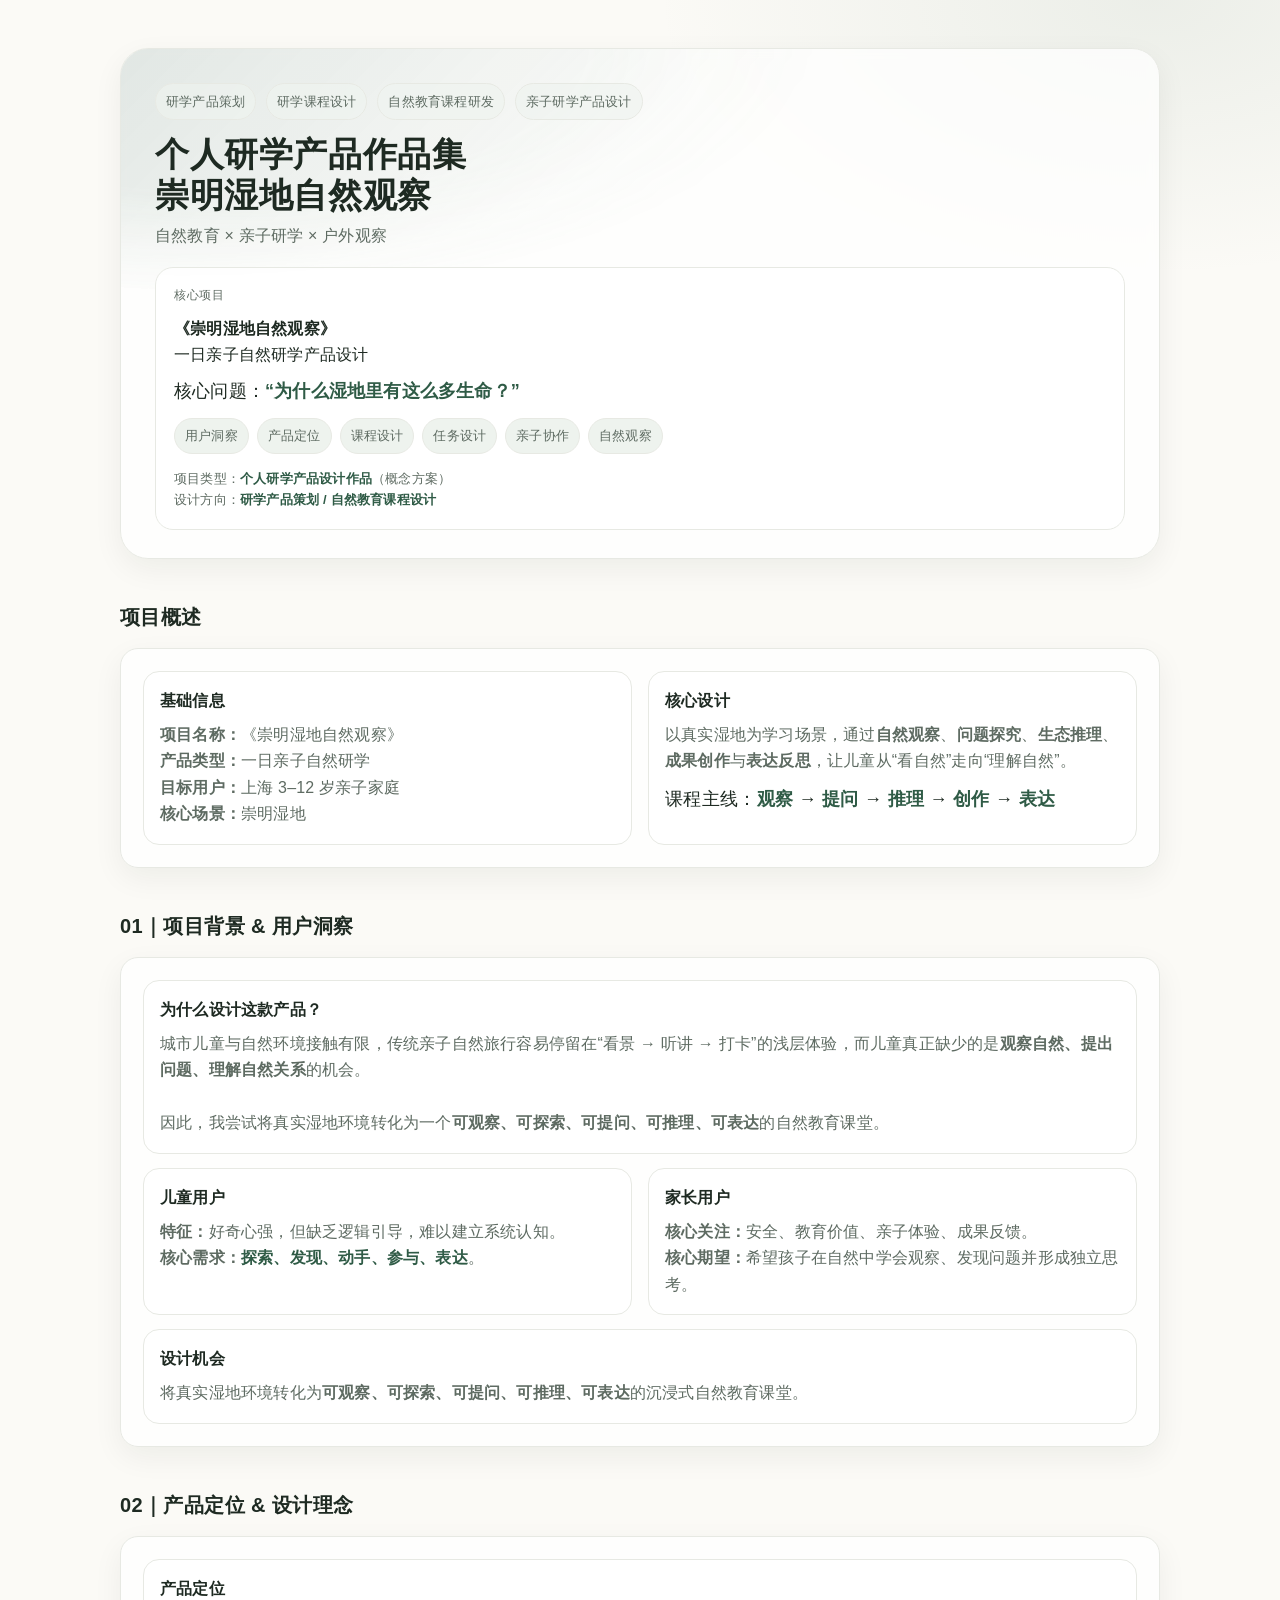
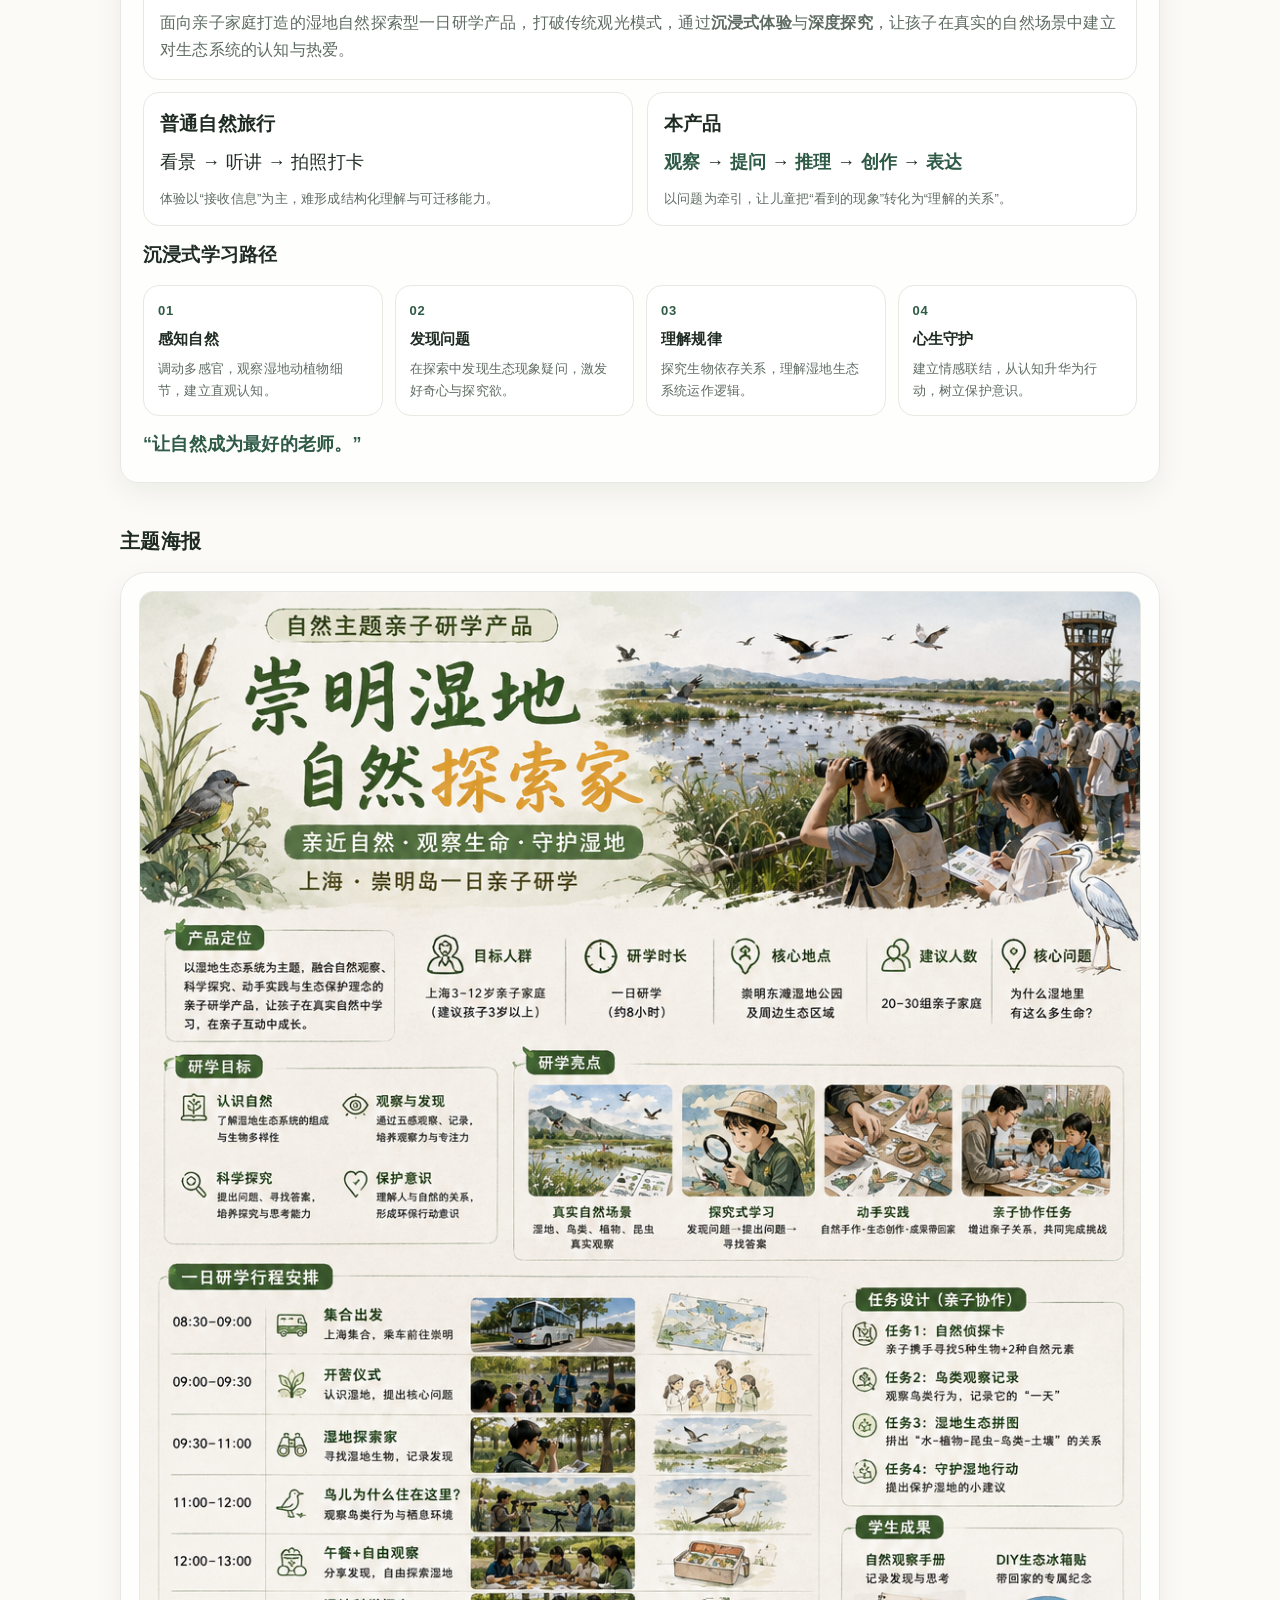
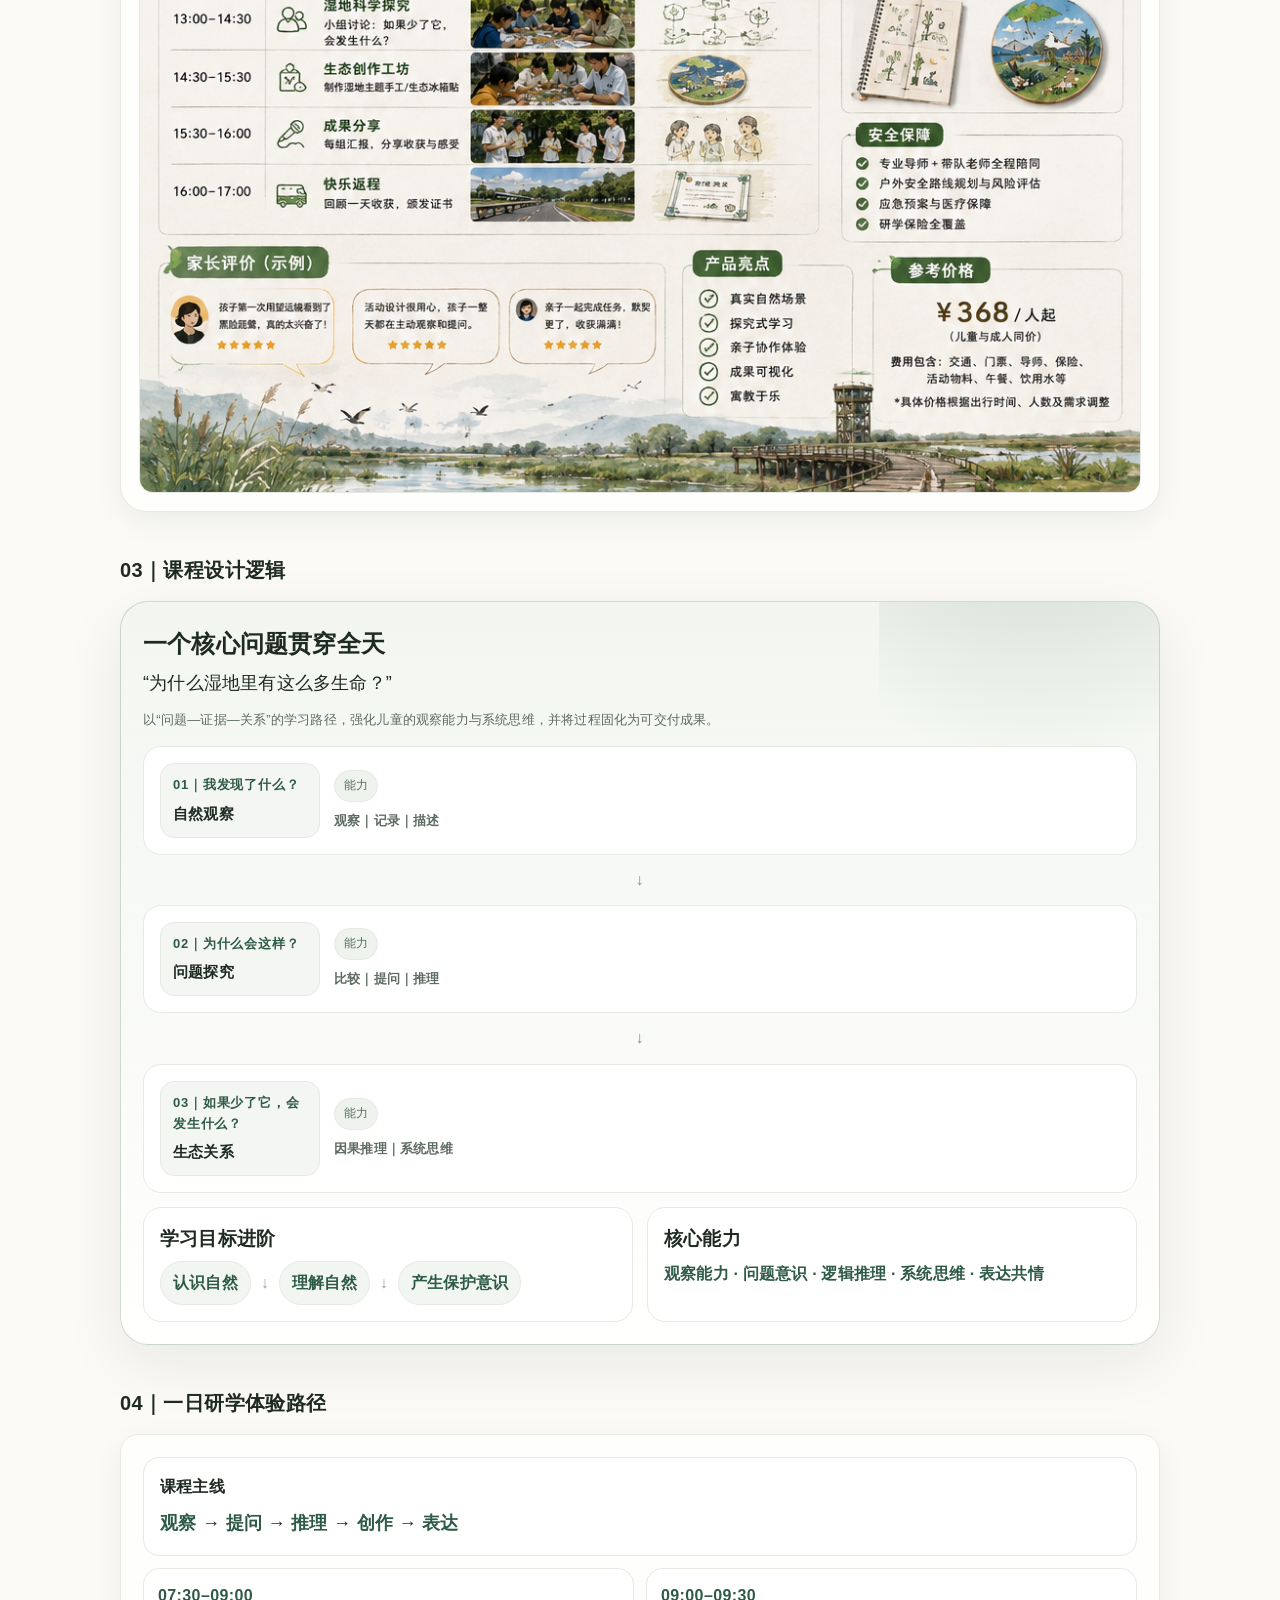
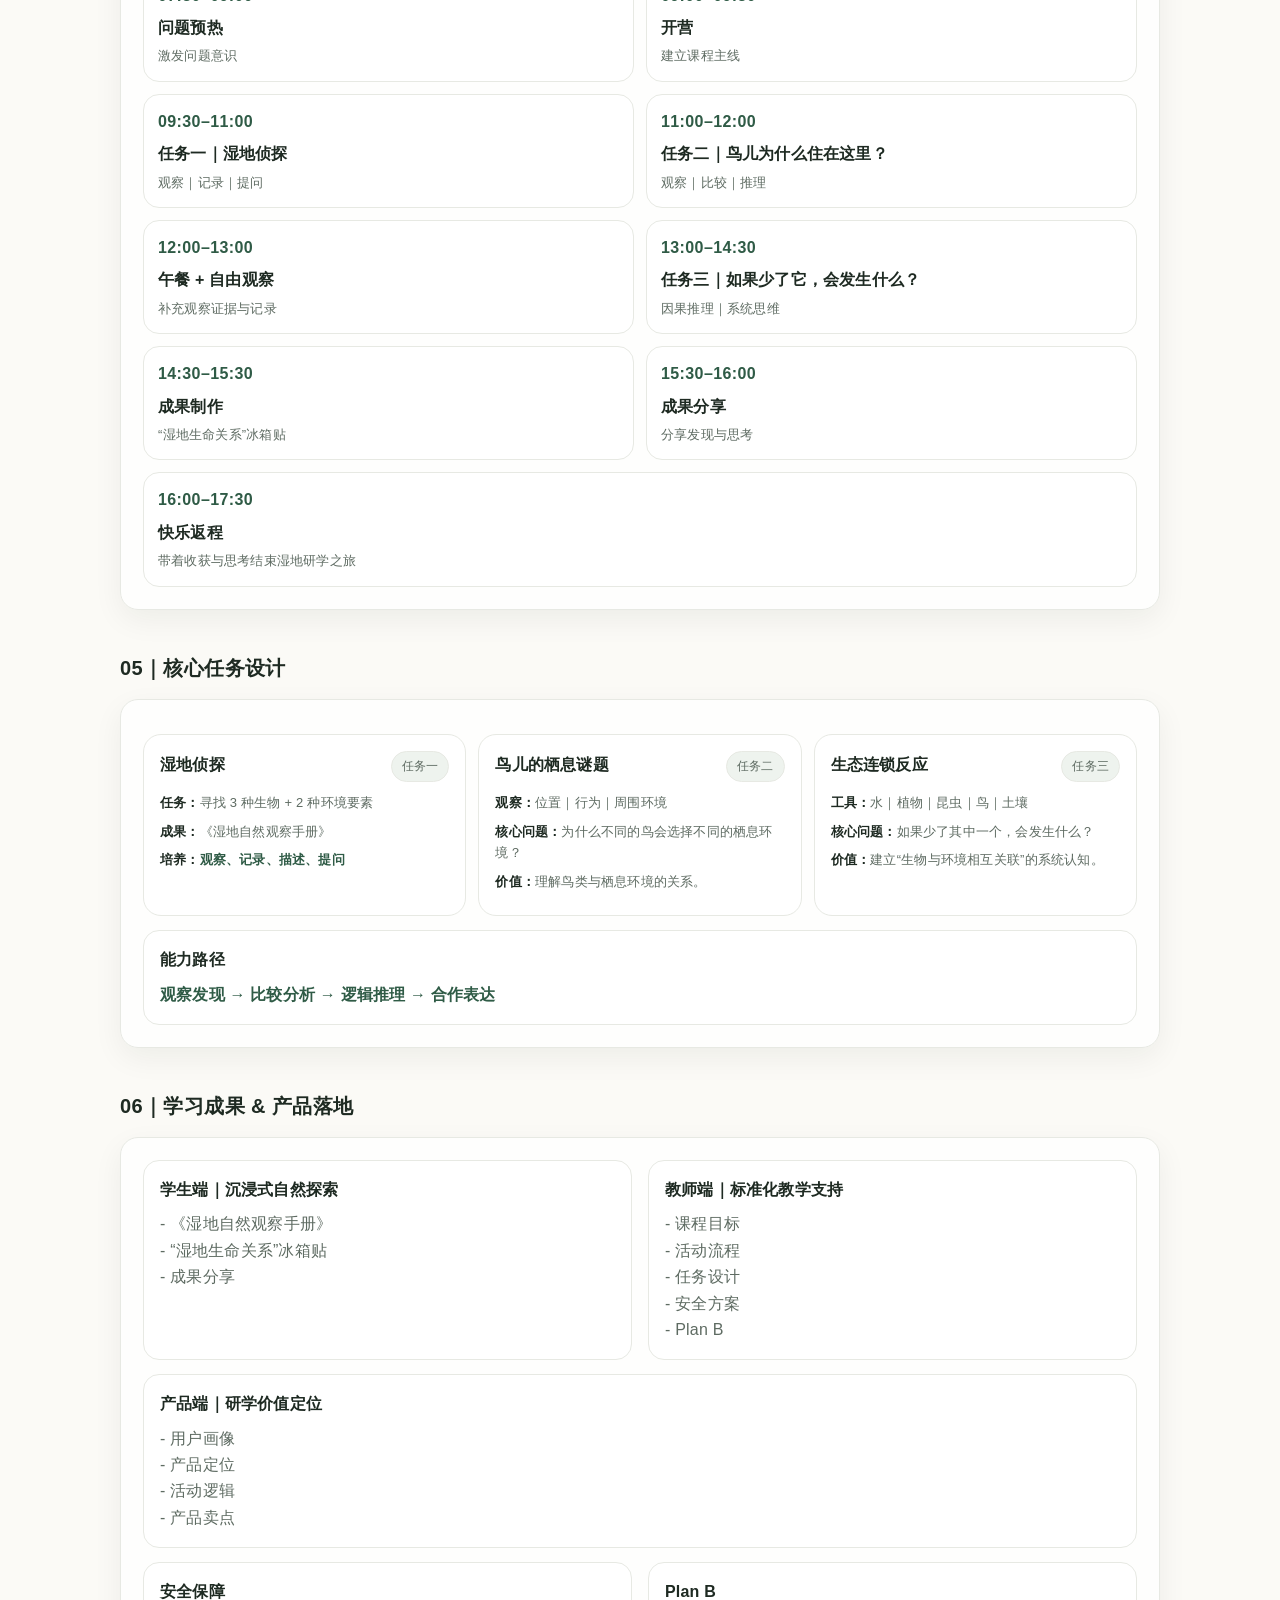
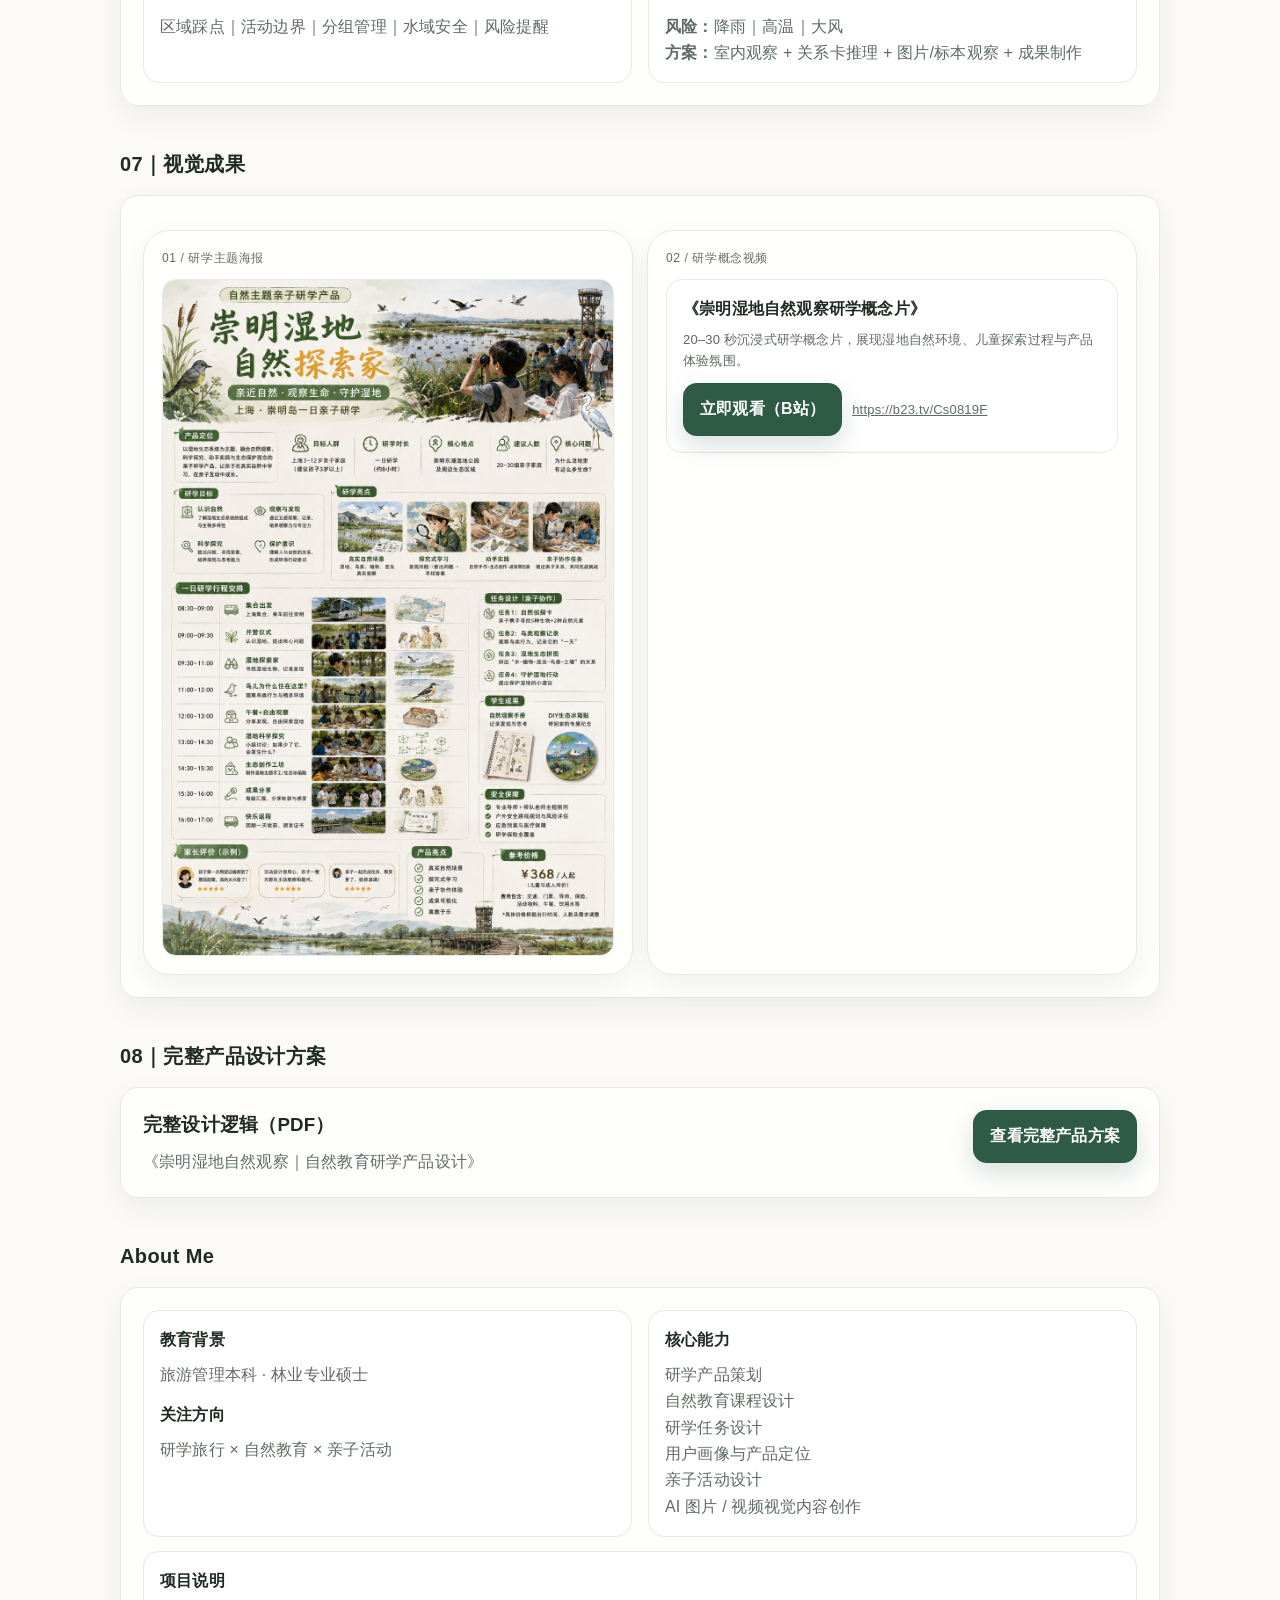
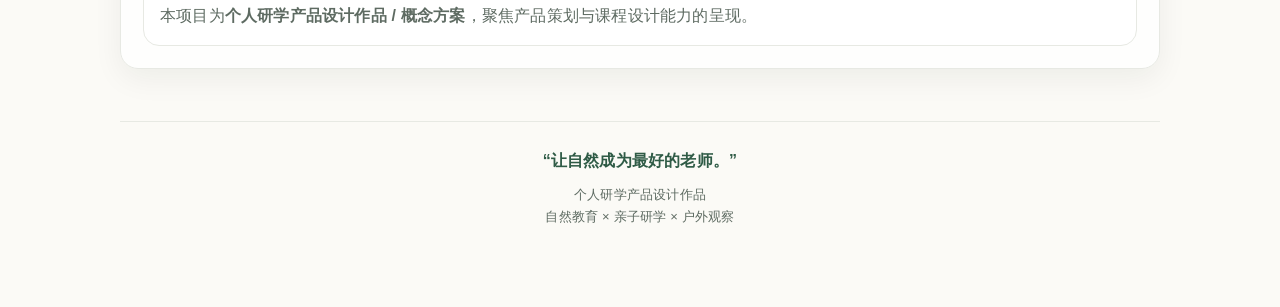
==== index.html @ 7edfd647 "Add files via upload" ====
<!doctype html>
<html lang="zh-CN">
<head>
    <meta charset="utf-8" />
    <meta name="viewport" content="width=device-width,initial-scale=1" />
    <title>个人研学产品作品集｜崇明湿地自然观察</title>
    <style>
        :root {
            --bg: #fbfaf6;
            --ink: #1e2a22;
            --muted: #5e6b62;
            --line: #e7e9e3;
            --green: #2f5b46;
            --chip: #eef3ee;
            --shadow: 0 10px 30px rgba(18, 30, 22, .06);
            --radius: 18px;
            --max: 1080px;
        }
        * {
            box-sizing: border-box;
        }
        body {
            margin: 0;
            font-family: -apple-system, BlinkMacSystemFont, "Segoe UI", Roboto, "PingFang SC",
                "Hiragino Sans GB", "Microsoft YaHei", "Noto Sans CJK SC", Arial, sans-serif;
            color: var(--ink);
            background:
                radial-gradient(1200px 600px at 20% -10%, rgba(47, 91, 70, .10), transparent 60%),
                radial-gradient(900px 500px at 90% 0%, rgba(126, 154, 134, .12), transparent 55%),
                var(--bg);
            line-height: 1.65;
            letter-spacing: .2px;
        }
        a {
            color: var(--green);
            text-decoration: none;
        }
        a:hover {
            text-decoration: underline;
        }
        .wrap {
            max-width: var(--max);
            margin: 0 auto;
            padding: 48px 20px 80px;
        }

        .hero {
            padding: 34px 34px 28px;
            border: 1px solid var(--line);
            background: rgba(255, 255, 255, .72);
            backdrop-filter: blur(6px);
            border-radius: calc(var(--radius) + 10px);
            box-shadow: var(--shadow);
            position: relative;
            overflow: hidden;
        }
        .hero:before {
            content: "";
            position: absolute;
            inset: -2px;
            background: linear-gradient(135deg, rgba(47, 91, 70, .16), rgba(126, 154, 134, .10), transparent 55%);
            pointer-events: none;
            mask: radial-gradient(900px 360px at 10% 0%, black 40%, transparent 70%);
            opacity: .85;
        }
        .kicker {
            display: flex;
            flex-wrap: wrap;
            gap: 10px;
            margin: 0 0 14px;
            position: relative;
        }
        .pill {
            font-size: 13px;
            padding: 7px 10px;
            border: 1px solid var(--line);
            background: rgba(238, 243, 238, .65);
            color: var(--muted);
            border-radius: 999px;
        }
        .hero h1 {
            margin: 6px 0 8px;
            font-size: 34px;
            line-height: 1.18;
            letter-spacing: .6px;
            position: relative;
        }
        .subtitle {
            margin: 0 0 18px;
            font-size: 16px;
            color: var(--muted);
            position: relative;
        }

        .heroGrid {
            display: grid;
            grid-template-columns: 1fr;
            gap: 18px;
            margin-top: 18px;
            position: relative;
        }

        .quoteCard {
            border: 1px solid var(--line);
            border-radius: var(--radius);
            background: rgba(255, 255, 255, .78);
            padding: 18px;
        }
        .quoteCard .label {
            font-size: 12px;
            color: var(--muted);
            letter-spacing: .6px;
            text-transform: uppercase;
            margin-bottom: 10px;
        }
        .coreQ {
            font-size: 18px;
            margin: 0;
        }
        .coreQ b {
            color: var(--green);
        }

        .chips {
            display: flex;
            flex-wrap: wrap;
            gap: 8px;
            margin-top: 12px;
        }
        .chip {
            font-size: 13px;
            padding: 6px 10px;
            border-radius: 999px;
            background: var(--chip);
            border: 1px solid var(--line);
            color: var(--muted);
        }

        .section {
            margin-top: 42px;
        }
        .secHead {
            display: flex;
            align-items: flex-end;
            justify-content: space-between;
            gap: 16px;
            margin-bottom: 14px;
        }
        .secTitle {
            margin: 0;
            font-size: 20px;
            letter-spacing: .4px;
        }
        .secHint {
            display: none;
        }

        .card {
            border: 1px solid var(--line);
            border-radius: var(--radius);
            background: rgba(255, 255, 255, .78);
            box-shadow: var(--shadow);
            padding: 22px;
        }
        .twoCol {
            display: grid;
            grid-template-columns: 1fr 1fr;
            gap: 16px;
        }
        @media (max-width:860px) {
            .twoCol {
                grid-template-columns: 1fr;
            }
        }

        .box {
            border: 1px solid var(--line);
            border-radius: 16px;
            background: #fff;
            padding: 16px;
        }
        .box h3 {
            margin: 0 0 8px;
            font-size: 16px;
        }
        .muted {
            color: var(--muted);
        }
        .strong {
            font-weight: 700;
            color: var(--green);
        }

        .compare {
            display: grid;
            grid-template-columns: 1fr 1fr;
            gap: 14px;
            margin-top: 12px;
        }
        @media (max-width:860px) {
            .compare {
                grid-template-columns: 1fr;
            }
        }
        .compare .col {
            border: 1px solid var(--line);
            border-radius: 16px;
            background: #fff;
            padding: 16px;
        }
        .flow {
            font-size: 18px;
            margin: 8px 0 0;
            letter-spacing: .3px;
        }
        .flow span {
            color: var(--green);
            font-weight: 700;
        }

        .path4 {
            display: grid;
            grid-template-columns: repeat(4, 1fr);
            gap: 12px;
            margin-top: 14px;
        }
        @media (max-width:980px) {
            .path4 {
                grid-template-columns: 1fr 1fr;
            }
        }
        @media (max-width:520px) {
            .path4 {
                grid-template-columns: 1fr;
            }
        }
        .step {
            border: 1px solid var(--line);
            border-radius: 16px;
            background: #fff;
            padding: 14px;
            min-height: 126px;
        }
        .step .no {
            font-weight: 800;
            color: var(--green);
            letter-spacing: .8px;
            font-size: 13px;
        }
        .step h4 {
            margin: 6px 0 6px;
            font-size: 15px;
        }
        .step p {
            margin: 0;
            font-size: 13px;
            color: var(--muted);
        }

        .mediaBlock {
            border: 1px solid var(--line);
            border-radius: calc(var(--radius) + 8px);
            background: rgba(255, 255, 255, .78);
            box-shadow: var(--shadow);
            padding: 18px;
            overflow: hidden;
        }
        .mediaLabel {
            font-size: 12px;
            color: var(--muted);
            margin: 0 0 10px;
            letter-spacing: .6px;
            text-transform: uppercase;
        }
        .posterImg {
            width: 100%;
            display: block;
            border-radius: 14px;
            border: 1px solid var(--line);
            background: #fff;
        }

        .logic {
            border: 1px solid rgba(47, 91, 70, .22);
            background: linear-gradient(180deg, rgba(238, 243, 238, .66), rgba(255, 255, 255, .88));
            border-radius: calc(var(--radius) + 10px);
            padding: 22px;
            box-shadow: 0 18px 60px rgba(18, 30, 22, .08);
            position: relative;
            overflow: hidden;
        }
        .logic:before {
            content: "";
            position: absolute;
            width: 520px;
            height: 520px;
            right: -240px;
            top: -280px;
            background: radial-gradient(circle at 30% 30%, rgba(47, 91, 70, .22), transparent 55%);
            opacity: .85;
            pointer-events: none;
        }
        .logicQ {
            margin: 6px 0 0;
            font-size: 18px;
        }
        .tri {
            display: grid;
            grid-template-columns: 1fr;
            gap: 12px;
            margin-top: 16px;
            position: relative;
        }
        .triCard {
            border: 1px solid var(--line);
            background: #fff;
            border-radius: 18px;
            padding: 16px;
            display: grid;
            grid-template-columns: 160px 1fr;
            gap: 14px;
            align-items: center;
        }
        @media (max-width:700px) {
            .triCard {
                grid-template-columns: 1fr;
            }
        }
        .triLeft {
            padding: 10px 12px;
            border-radius: 14px;
            background: rgba(238, 243, 238, .70);
            border: 1px solid var(--line);
        }
        .triLeft .no {
            font-weight: 900;
            color: var(--green);
            font-size: 13px;
            letter-spacing: .8px;
        }
        .triLeft .t {
            margin: 6px 0 0;
            font-size: 15px;
            font-weight: 800;
        }
        .triRight .tag {
            display: inline-block;
            font-size: 12px;
            padding: 5px 9px;
            border: 1px solid var(--line);
            border-radius: 999px;
            background: var(--chip);
            color: var(--muted);
            margin-bottom: 8px;
        }
        .triRight p {
            margin: 0;
            color: var(--muted);
            font-size: 13px;
        }
        .arrow {
            text-align: center;
            color: rgba(47, 91, 70, .65);
            font-weight: 900;
            letter-spacing: 1px;
        }

        .goals {
            display: grid;
            grid-template-columns: 1fr 1fr;
            gap: 14px;
            margin-top: 14px;
            position: relative;
        }
        @media (max-width:860px) {
            .goals {
                grid-template-columns: 1fr;
            }
        }
        .goalBox {
            border: 1px solid var(--line);
            background: #fff;
            border-radius: 18px;
            padding: 16px;
        }
        .ladder {
            display: flex;
            gap: 10px;
            align-items: center;
            flex-wrap: wrap;
            margin-top: 6px;
            font-weight: 800;
        }
        .ladder .node {
            padding: 8px 12px;
            border-radius: 999px;
            border: 1px solid var(--line);
            background: rgba(238, 243, 238, .72);
            color: var(--green);
        }
        .ladder .down {
            color: rgba(47, 91, 70, .55);
            font-weight: 900;
        }

        .timeline {
            display: grid;
            grid-template-columns: 1fr 1fr;
            gap: 12px;
            margin-top: 12px;
        }
        @media (max-width:860px) {
            .timeline {
                grid-template-columns: 1fr;
            }
        }
        .tItem {
            border: 1px solid var(--line);
            background: #fff;
            border-radius: 16px;
            padding: 14px;
        }
        .tTime {
            font-weight: 900;
            color: var(--green);
            letter-spacing: .4px;
            margin: 0 0 6px;
        }
        .tTitle {
            margin: 0 0 4px;
            font-weight: 800;
        }
        .tDesc {
            margin: 0;
            color: var(--muted);
            font-size: 13px;
        }

        .task3 {
            display: grid;
            grid-template-columns: repeat(3, 1fr);
            gap: 12px;
            margin-top: 12px;
        }
        @media (max-width:980px) {
            .task3 {
                grid-template-columns: 1fr;
            }
        }
        .task {
            border: 1px solid var(--line);
            background: #fff;
            border-radius: 18px;
            padding: 16px;
        }
        .task .head {
            display: flex;
            justify-content: space-between;
            align-items: baseline;
            gap: 10px;
            margin-bottom: 10px;
        }
        .task .name {
            margin: 0;
            font-size: 16px;
            font-weight: 900;
        }
        .task .badge {
            font-size: 12px;
            color: var(--muted);
            border: 1px solid var(--line);
            background: var(--chip);
            padding: 5px 10px;
            border-radius: 999px;
            white-space: nowrap;
        }
        .kv {
            margin: 0;
            padding-left: 0;
            list-style: none;
            color: var(--muted);
            font-size: 13px;
        }
        .kv li {
            margin: 7px 0;
        }
        .kv b {
            color: var(--ink);
        }

        .visual2 {
            display: grid;
            grid-template-columns: 1fr 1fr;
            gap: 14px;
            margin-top: 12px;
        }
        @media (max-width:860px) {
            .visual2 {
                grid-template-columns: 1fr;
            }
        }

        .pdfBlock {
            display: flex;
            gap: 14px;
            align-items: flex-start;
            flex-wrap: wrap;
        }
        .pdfInfo {
            flex: 1 1 420px;
            min-width: 280px;
        }
        .btn {
            display: inline-block;
            padding: 12px 16px;
            border-radius: 14px;
            background: var(--green);
            color: #fff;
            font-weight: 800;
            border: 1px solid rgba(0, 0, 0, .06);
            box-shadow: 0 10px 24px rgba(47, 91, 70, .18);
        }
        .btn:hover {
            text-decoration: none;
            filter: brightness(.98);
        }

        .footer {
            margin-top: 52px;
            padding-top: 26px;
            border-top: 1px solid var(--line);
            color: var(--muted);
            text-align: center;
        }
        .footer .line1 {
            font-weight: 900;
            color: var(--green);
            font-size: 16px;
            margin: 0 0 10px;
        }
        .footer .line2 {
            margin: 0;
            font-size: 13px;
        }
    </style>
</head>

<body>
    <div class="wrap">

        <!-- ========== 顶部区域 ========== -->
        <header class="hero">
            <div class="kicker">
                <span class="pill">研学产品策划</span>
                <span class="pill">研学课程设计</span>
                <span class="pill">自然教育课程研发</span>
                <span class="pill">亲子研学产品设计</span>
            </div>

            <h1>个人研学产品作品集<br />崇明湿地自然观察</h1>
            <p class="subtitle">自然教育 × 亲子研学 × 户外观察</p>

            <div class="heroGrid">
                <div class="quoteCard">
                    <div class="label">核心项目</div>
                    <p style="margin:0 0 8px;">
                        <b>《崇明湿地自然观察》</b><br />
                        一日亲子自然研学产品设计
                    </p>
                    <p class="coreQ">核心问题：<b>“为什么湿地里有这么多生命？”</b></p>

                    <div class="chips">
                        <span class="chip">用户洞察</span>
                        <span class="chip">产品定位</span>
                        <span class="chip">课程设计</span>
                        <span class="chip">任务设计</span>
                        <span class="chip">亲子协作</span>
                        <span class="chip">自然观察</span>
                    </div>

                    <p class="muted" style="margin:14px 0 0; font-size:13px;">
                        项目类型：<span class="strong">个人研学产品设计作品</span>（概念方案）<br />
                        设计方向：<span class="strong">研学产品策划 / 自然教育课程设计</span>
                    </p>
                </div>
            </div>
        </header>

        <!-- ========== 项目概述 ========== -->
        <section class="section" id="overview">
            <div class="secHead">
                <h2 class="secTitle">项目概述</h2>
            </div>

            <div class="card">
                <div class="twoCol">
                    <div class="box">
                        <h3>基础信息</h3>
                        <p class="muted" style="margin:0;">
                            <b>项目名称：</b>《崇明湿地自然观察》<br />
                            <b>产品类型：</b>一日亲子自然研学<br />
                            <b>目标用户：</b>上海 3–12 岁亲子家庭<br />
                            <b>核心场景：</b>崇明湿地
                        </p>
                    </div>

                    <div class="box">
                        <h3>核心设计</h3>
                        <p class="muted" style="margin:0;">
                            以真实湿地为学习场景，通过<strong>自然观察</strong>、<strong>问题探究</strong>、<strong>生态推理</strong>、<strong>成果创作</strong>与<strong>表达反思</strong>，让儿童从“看自然”走向“理解自然”。
                        </p>
                        <p class="flow" style="margin-top:10px;">
                            课程主线：<span>观察</span> → <span>提问</span> → <span>推理</span> → <span>创作</span> → <span>表达</span>
                        </p>
                    </div>
                </div>
            </div>
        </section>

        <!-- ========== 01｜项目背景 & 用户洞察 ========== -->
        <section class="section" id="s01">
            <div class="secHead">
                <h2 class="secTitle">01｜项目背景 &amp; 用户洞察</h2>
            </div>

            <div class="card">
                <div class="box" style="margin-bottom:14px;">
                    <h3>为什么设计这款产品？</h3>
                    <p class="muted" style="margin:0;">
                        城市儿童与自然环境接触有限，传统亲子自然旅行容易停留在“看景 → 听讲 → 打卡”的浅层体验，而儿童真正缺少的是<strong>观察自然、提出问题、理解自然关系</strong>的机会。<br /><br />
                        因此，我尝试将真实湿地环境转化为一个<strong>可观察、可探索、可提问、可推理、可表达</strong>的自然教育课堂。
                    </p>
                </div>

                <div class="twoCol">
                    <div class="box">
                        <h3>儿童用户</h3>
                        <p class="muted" style="margin:0;">
                            <b>特征：</b>好奇心强，但缺乏逻辑引导，难以建立系统认知。<br />
                            <b>核心需求：</b><span class="strong">探索、发现、动手、参与、表达</span>。
                        </p>
                    </div>
                    <div class="box">
                        <h3>家长用户</h3>
                        <p class="muted" style="margin:0;">
                            <b>核心关注：</b>安全、教育价值、亲子体验、成果反馈。<br />
                            <b>核心期望：</b>希望孩子在自然中学会观察、发现问题并形成独立思考。
                        </p>
                    </div>
                </div>

                <div class="box" style="margin-top:14px;">
                    <h3>设计机会</h3>
                    <p class="muted" style="margin:0;">
                        将真实湿地环境转化为<strong>可观察、可探索、可提问、可推理、可表达</strong>的沉浸式自然教育课堂。
                    </p>
                </div>
            </div>
        </section>

        <!-- ========== 02｜产品定位 & 设计理念 ========== -->
        <section class="section" id="s02">
            <div class="secHead">
                <h2 class="secTitle">02｜产品定位 &amp; 设计理念</h2>
            </div>

            <div class="card">
                <div class="box">
                    <h3>产品定位</h3>
                    <p class="muted" style="margin:0;">
                        面向亲子家庭打造的湿地自然探索型一日研学产品，打破传统观光模式，通过<strong>沉浸式体验</strong>与<strong>深度探究</strong>，让孩子在真实的自然场景中建立对生态系统的认知与热爱。
                    </p>
                </div>

                <div class="compare">
                    <div class="col">
                        <h3 style="margin:0 0 8px;">普通自然旅行</h3>
                        <p class="flow" style="margin:0;">看景 → 听讲 → 拍照打卡</p>
                        <p class="muted" style="margin:10px 0 0; font-size:13px;">
                            体验以“接收信息”为主，难形成结构化理解与可迁移能力。
                        </p>
                    </div>
                    <div class="col">
                        <h3 style="margin:0 0 8px;">本产品</h3>
                        <p class="flow" style="margin:0;">
                            <span>观察</span> → <span>提问</span> → <span>推理</span> → <span>创作</span> → <span>表达</span>
                        </p>
                        <p class="muted" style="margin:10px 0 0; font-size:13px;">
                            以问题为牵引，让儿童把“看到的现象”转化为“理解的关系”。
                        </p>
                    </div>
                </div>

                <div style="margin-top:14px;">
                    <h3 style="margin:0 0 10px;">沉浸式学习路径</h3>
                    <div class="path4">
                        <div class="step">
                            <div class="no">01</div>
                            <h4>感知自然</h4>
                            <p>调动多感官，观察湿地动植物细节，建立直观认知。</p>
                        </div>
                        <div class="step">
                            <div class="no">02</div>
                            <h4>发现问题</h4>
                            <p>在探索中发现生态现象疑问，激发好奇心与探究欲。</p>
                        </div>
                        <div class="step">
                            <div class="no">03</div>
                            <h4>理解规律</h4>
                            <p>探究生物依存关系，理解湿地生态系统运作逻辑。</p>
                        </div>
                        <div class="step">
                            <div class="no">04</div>
                            <h4>心生守护</h4>
                            <p>建立情感联结，从认知升华为行动，树立保护意识。</p>
                        </div>
                    </div>

                    <p style="margin:14px 0 0; font-weight:900; color:var(--green); font-size:18px;">
                        “让自然成为最好的老师。”
                    </p>
                </div>
            </div>
        </section>

        <!-- ========== 主题海报 ========== -->
        <section class="section" id="poster">
            <div class="secHead">
                <h2 class="secTitle">主题海报</h2>
            </div>

            <div class="mediaBlock">
                <img class="posterImg"
                src="崇明湿地自然观察研学海报.png"
                alt="崇明湿地自然观察研学海报"
                onerror="this.style.display='none'; this.nextElementSibling.style.display='block';" />
                <p style="display:none; margin:12px 0 0; color:var(--muted); font-size:13px; text-align:center;">
                    ⚠️ 海报图片未加载，请确认文件 <code>崇明湿地自然观察研学海报.png</code> 已上传至仓库根目录。
                </p>
            </div>
        </section>

        <!-- ========== 03｜课程设计逻辑 ========== -->
        <section class="section" id="s03">
            <div class="secHead">
                <h2 class="secTitle">03｜课程设计逻辑</h2>
            </div>

            <div class="logic">
                <div>
                    <h2 style="margin:0;">一个核心问题贯穿全天</h2>
                    <p class="logicQ">“为什么湿地里有这么多生命？”</p>
                    <p class="muted" style="margin:10px 0 0; font-size:13px;">
                        以“问题—证据—关系”的学习路径，强化儿童的观察能力与系统思维，并将过程固化为可交付成果。
                    </p>
                </div>

                <div class="tri">
                    <div class="triCard">
                        <div class="triLeft">
                            <div class="no">01｜我发现了什么？</div>
                            <div class="t">自然观察</div>
                        </div>
                        <div class="triRight">
                            <span class="tag">能力</span>
                            <p><b>观察｜记录｜描述</b></p>
                        </div>
                    </div>

                    <div class="arrow">↓</div>

                    <div class="triCard">
                        <div class="triLeft">
                            <div class="no">02｜为什么会这样？</div>
                            <div class="t">问题探究</div>
                        </div>
                        <div class="triRight">
                            <span class="tag">能力</span>
                            <p><b>比较｜提问｜推理</b></p>
                        </div>
                    </div>

                    <div class="arrow">↓</div>

                    <div class="triCard">
                        <div class="triLeft">
                            <div class="no">03｜如果少了它，会发生什么？</div>
                            <div class="t">生态关系</div>
                        </div>
                        <div class="triRight">
                            <span class="tag">能力</span>
                            <p><b>因果推理｜系统思维</b></p>
                        </div>
                    </div>
                </div>

                <div class="goals">
                    <div class="goalBox">
                        <h3 style="margin:0 0 6px;">学习目标进阶</h3>
                        <div class="ladder">
                            <span class="node">认识自然</span>
                            <span class="down">↓</span>
                            <span class="node">理解自然</span>
                            <span class="down">↓</span>
                            <span class="node">产生保护意识</span>
                        </div>
                    </div>

                    <div class="goalBox">
                        <h3 style="margin:0 0 6px;">核心能力</h3>
                        <p style="margin:0; font-weight:900; color:var(--green);">
                            观察能力 · 问题意识 · 逻辑推理 · 系统思维 · 表达共情
                        </p>
                    </div>
                </div>
            </div>
        </section>

        <!-- ========== 04｜一日研学体验路径 ========== -->
        <section class="section" id="s04">
            <div class="secHead">
                <h2 class="secTitle">04｜一日研学体验路径</h2>
            </div>

            <div class="card">
                <div class="box">
                    <h3 style="margin:0 0 8px;">课程主线</h3>
                    <p class="flow" style="margin:0;">
                        <span>观察</span> → <span>提问</span> → <span>推理</span> → <span>创作</span> → <span>表达</span>
                    </p>
                </div>

                <div class="timeline">
                    <div class="tItem"><p class="tTime">07:30–09:00</p><p class="tTitle">问题预热</p><p class="tDesc">激发问题意识</p></div>
                    <div class="tItem"><p class="tTime">09:00–09:30</p><p class="tTitle">开营</p><p class="tDesc">建立课程主线</p></div>
                    <div class="tItem"><p class="tTime">09:30–11:00</p><p class="tTitle">任务一｜湿地侦探</p><p class="tDesc">观察｜记录｜提问</p></div>
                    <div class="tItem"><p class="tTime">11:00–12:00</p><p class="tTitle">任务二｜鸟儿为什么住在这里？</p><p class="tDesc">观察｜比较｜推理</p></div>
                    <div class="tItem"><p class="tTime">12:00–13:00</p><p class="tTitle">午餐 + 自由观察</p><p class="tDesc">补充观察证据与记录</p></div>
                    <div class="tItem"><p class="tTime">13:00–14:30</p><p class="tTitle">任务三｜如果少了它，会发生什么？</p><p class="tDesc">因果推理｜系统思维</p></div>
                    <div class="tItem"><p class="tTime">14:30–15:30</p><p class="tTitle">成果制作</p><p class="tDesc">“湿地生命关系”冰箱贴</p></div>
                    <div class="tItem"><p class="tTime">15:30–16:00</p><p class="tTitle">成果分享</p><p class="tDesc">分享发现与思考</p></div>
                    <div class="tItem" style="grid-column:1 / -1;">
                        <p class="tTime">16:00–17:30</p><p class="tTitle">快乐返程</p><p class="tDesc">带着收获与思考结束湿地研学之旅</p>
                    </div>
                </div>
            </div>
        </section>

        <!-- ========== 05｜核心任务设计 ========== -->
        <section class="section" id="s05">
            <div class="secHead">
                <h2 class="secTitle">05｜核心任务设计</h2>
            </div>

            <div class="card">
                <div class="task3">
                    <div class="task">
                        <div class="head"><p class="name">湿地侦探</p><span class="badge">任务一</span></div>
                        <ul class="kv">
                            <li><b>任务：</b>寻找 3 种生物 + 2 种环境要素</li>
                            <li><b>成果：</b>《湿地自然观察手册》</li>
                            <li><b>培养：</b><span class="strong">观察、记录、描述、提问</span></li>
                        </ul>
                    </div>

                    <div class="task">
                        <div class="head"><p class="name">鸟儿的栖息谜题</p><span class="badge">任务二</span></div>
                        <ul class="kv">
                            <li><b>观察：</b>位置｜行为｜周围环境</li>
                            <li><b>核心问题：</b>为什么不同的鸟会选择不同的栖息环境？</li>
                            <li><b>价值：</b>理解鸟类与栖息环境的关系。</li>
                        </ul>
                    </div>

                    <div class="task">
                        <div class="head"><p class="name">生态连锁反应</p><span class="badge">任务三</span></div>
                        <ul class="kv">
                            <li><b>工具：</b>水｜植物｜昆虫｜鸟｜土壤</li>
                            <li><b>核心问题：</b>如果少了其中一个，会发生什么？</li>
                            <li><b>价值：</b>建立“生物与环境相互关联”的系统认知。</li>
                        </ul>
                    </div>
                </div>

                <div class="box" style="margin-top:14px;">
                    <h3 style="margin:0 0 8px;">能力路径</h3>
                    <p style="margin:0; font-weight:900; color:var(--green); font-size:16px;">
                        观察发现 → 比较分析 → 逻辑推理 → 合作表达
                    </p>
                </div>
            </div>
        </section>

        <!-- ========== 06｜学习成果 & 产品落地 ========== -->
        <section class="section" id="s06">
            <div class="secHead">
                <h2 class="secTitle">06｜学习成果 &amp; 产品落地</h2>
            </div>

            <div class="card">
                <div class="twoCol">
                    <div class="box">
                        <h3>学生端｜沉浸式自然探索</h3>
                        <p class="muted" style="margin:0;">
                            - 《湿地自然观察手册》<br />
                            - “湿地生命关系”冰箱贴<br />
                            - 成果分享
                        </p>
                    </div>
                    <div class="box">
                        <h3>教师端｜标准化教学支持</h3>
                        <p class="muted" style="margin:0;">
                            - 课程目标<br />
                            - 活动流程<br />
                            - 任务设计<br />
                            - 安全方案<br />
                            - Plan B
                        </p>
                    </div>
                </div>

                <div class="box" style="margin-top:14px;">
                    <h3>产品端｜研学价值定位</h3>
                    <p class="muted" style="margin:0;">
                        - 用户画像<br />
                        - 产品定位<br />
                        - 活动逻辑<br />
                        - 产品卖点
                    </p>
                </div>

                <div class="twoCol" style="margin-top:14px;">
                    <div class="box">
                        <h3>安全保障</h3>
                        <p class="muted" style="margin:0;">
                            区域踩点｜活动边界｜分组管理｜水域安全｜风险提醒
                        </p>
                    </div>
                    <div class="box">
                        <h3>Plan B</h3>
                        <p class="muted" style="margin:0;">
                            <b>风险：</b>降雨｜高温｜大风<br />
                            <b>方案：</b>室内观察 + 关系卡推理 + 图片/标本观察 + 成果制作
                        </p>
                    </div>
                </div>
            </div>
        </section>

        <!-- ========== 07｜视觉成果 ========== -->
        <section class="section" id="s07">
            <div class="secHead">
                <h2 class="secTitle">07｜视觉成果</h2>
            </div>

            <div class="card">
                <div class="visual2">
                    <div class="mediaBlock">
                        <p class="mediaLabel">01 / 研学主题海报</p>
                        <img class="posterImg"
                        src="崇明湿地自然观察研学海报.png"
                        alt="崇明湿地自然观察研学海报"
                        onerror="this.style.display='none'; this.nextElementSibling.style.display='block';" />
                        <p style="display:none; margin:12px 0 0; color:var(--muted); font-size:13px; text-align:center;">
                            ⚠️ 海报图片未加载，请确认文件 <code>崇明湿地自然观察研学海报.png</code> 已上传。
                        </p>
                    </div>

                    <div class="mediaBlock">
                        <p class="mediaLabel">02 / 研学概念视频</p>

                        <div class="box" style="margin:0; background:rgba(255,255,255,.88);">
                            <h3 style="margin:0 0 6px;">《崇明湿地自然观察研学概念片》</h3>
                            <p class="muted" style="margin:0; font-size:13px;">
                                20–30 秒沉浸式研学概念片，展现湿地自然环境、儿童探索过程与产品体验氛围。
                            </p>

                            <div style="margin-top:12px; display:flex; gap:10px; flex-wrap:wrap; align-items:center;">
                                <a class="btn" href="https://b23.tv/Cs0819F" target="_blank" rel="noopener">
                                    立即观看（B站）
                                </a>
                                <a href="https://b23.tv/Cs0819F" target="_blank" rel="noopener"
                                style="font-size:13px; color:var(--muted); text-decoration:underline;">
                                https://b23.tv/Cs0819F
                            </a>
                        </div>
                    </div>
                </div>
            </div>
        </div>
    </section>

    <!-- ========== 08｜完整产品设计方案 ========== -->
    <section class="section" id="s08">
        <div class="secHead">
            <h2 class="secTitle">08｜完整产品设计方案</h2>
        </div>

        <div class="card">
            <div class="pdfBlock">
                <div class="pdfInfo">
                    <h3 style="margin:0 0 8px;">完整设计逻辑（PDF）</h3>
                    <p class="muted" style="margin:0;">
                        《崇明湿地自然观察｜自然教育研学产品设计》
                    </p>
                </div>
                <!-- 唯一 PDF 链接，文件名已更新为 自然教育研学产品设计.pdf -->
                <a class="btn" href="自然教育研学产品设计.pdf" target="_blank" rel="noopener">
                    查看完整产品方案
                </a>
            </div>
        </div>
    </section>

    <!-- ========== About Me ========== -->
    <section class="section" id="about">
        <div class="secHead">
            <h2 class="secTitle">About Me</h2>
        </div>

        <div class="card">
            <div class="twoCol">
                <div class="box">
                    <h3>教育背景</h3>
                    <p class="muted" style="margin:0;">旅游管理本科 · 林业专业硕士</p>

                    <h3 style="margin-top:14px;">关注方向</h3>
                    <p class="muted" style="margin:0;">研学旅行 × 自然教育 × 亲子活动</p>
                </div>

                <div class="box">
                    <h3>核心能力</h3>
                    <p class="muted" style="margin:0;">
                        研学产品策划<br />
                        自然教育课程设计<br />
                        研学任务设计<br />
                        用户画像与产品定位<br />
                        亲子活动设计<br />
                        AI 图片 / 视频视觉内容创作
                    </p>
                </div>
            </div>

            <div class="box" style="margin-top:14px;">
                <h3>项目说明</h3>
                <p class="muted" style="margin:0;">
                    本项目为<strong>个人研学产品设计作品 / 概念方案</strong>，聚焦产品策划与课程设计能力的呈现。
                </p>
            </div>
        </div>
    </section>

    <!-- ========== Footer ========== -->
    <footer class="footer">
        <p class="line1">“让自然成为最好的老师。”</p>
        <p class="line2">
            个人研学产品设计作品<br />
            自然教育 × 亲子研学 × 户外观察
        </p>
    </footer>

</div>
</body>
</html>
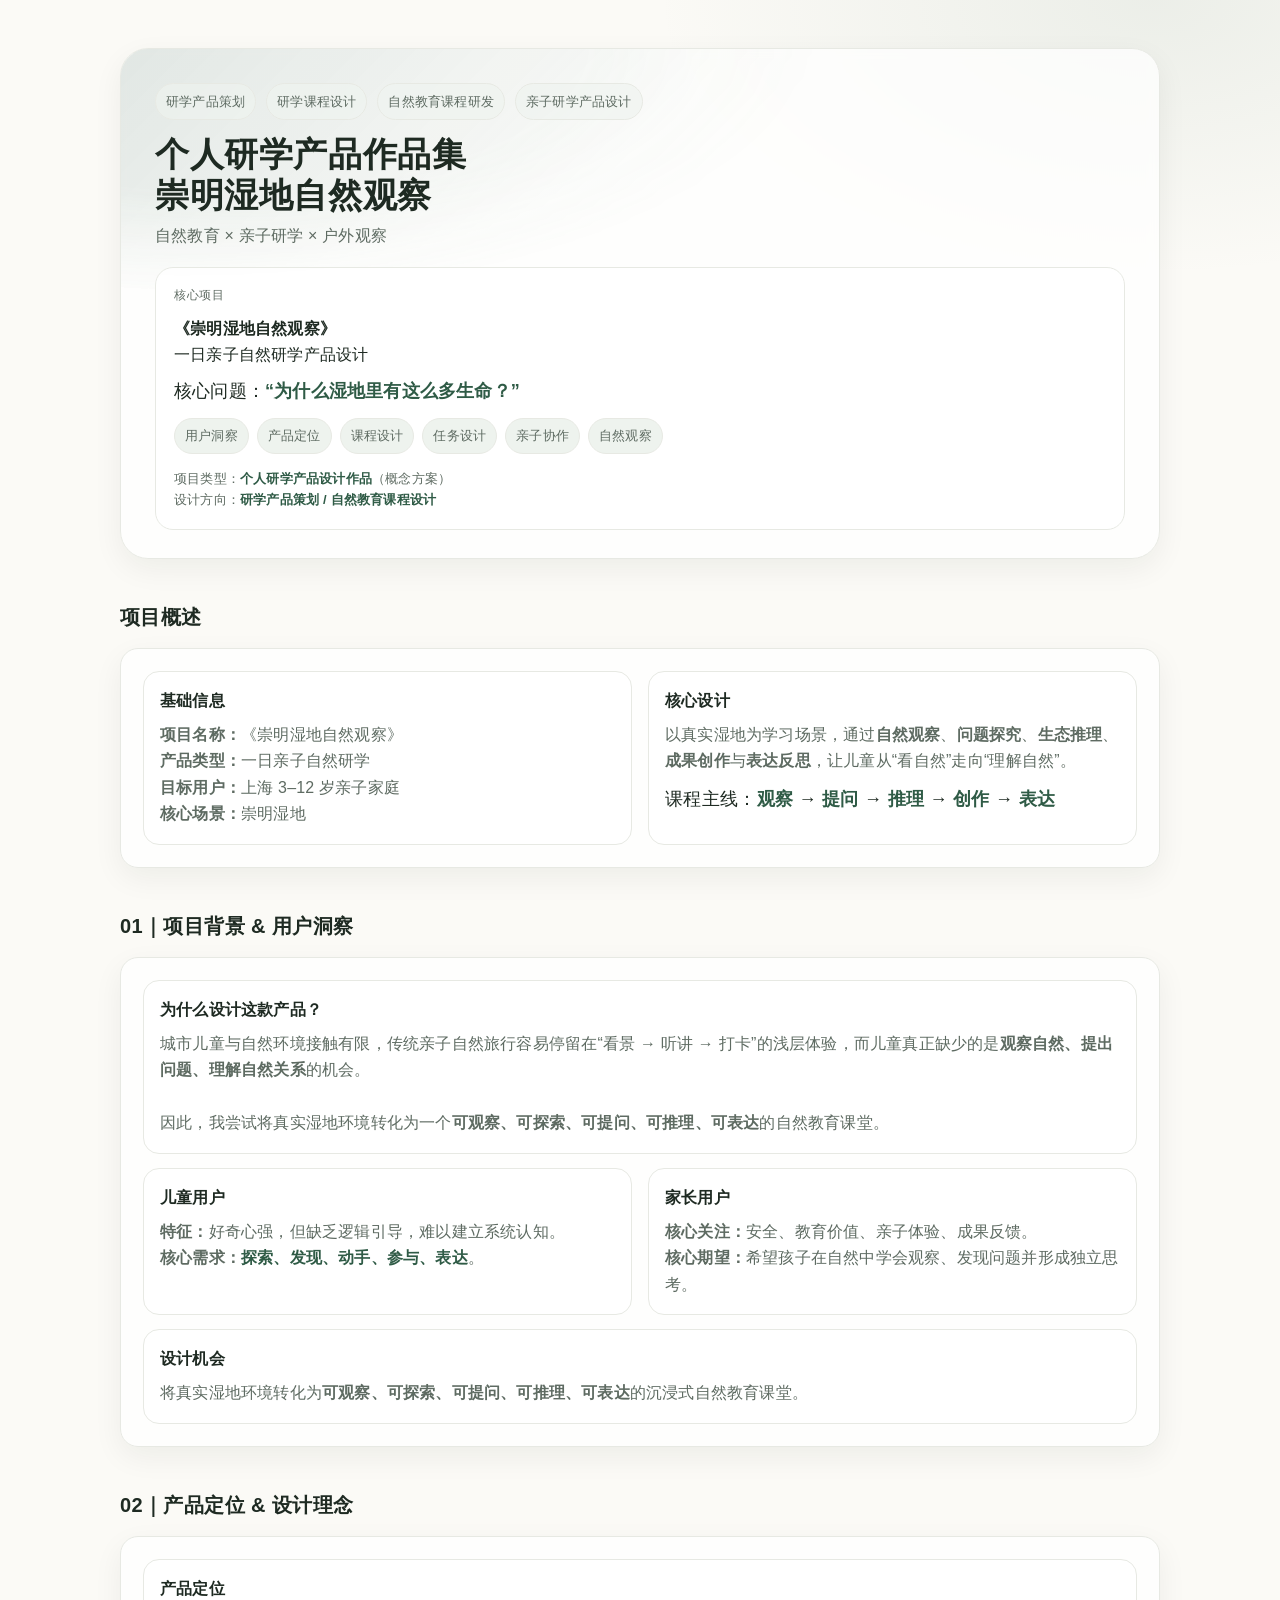
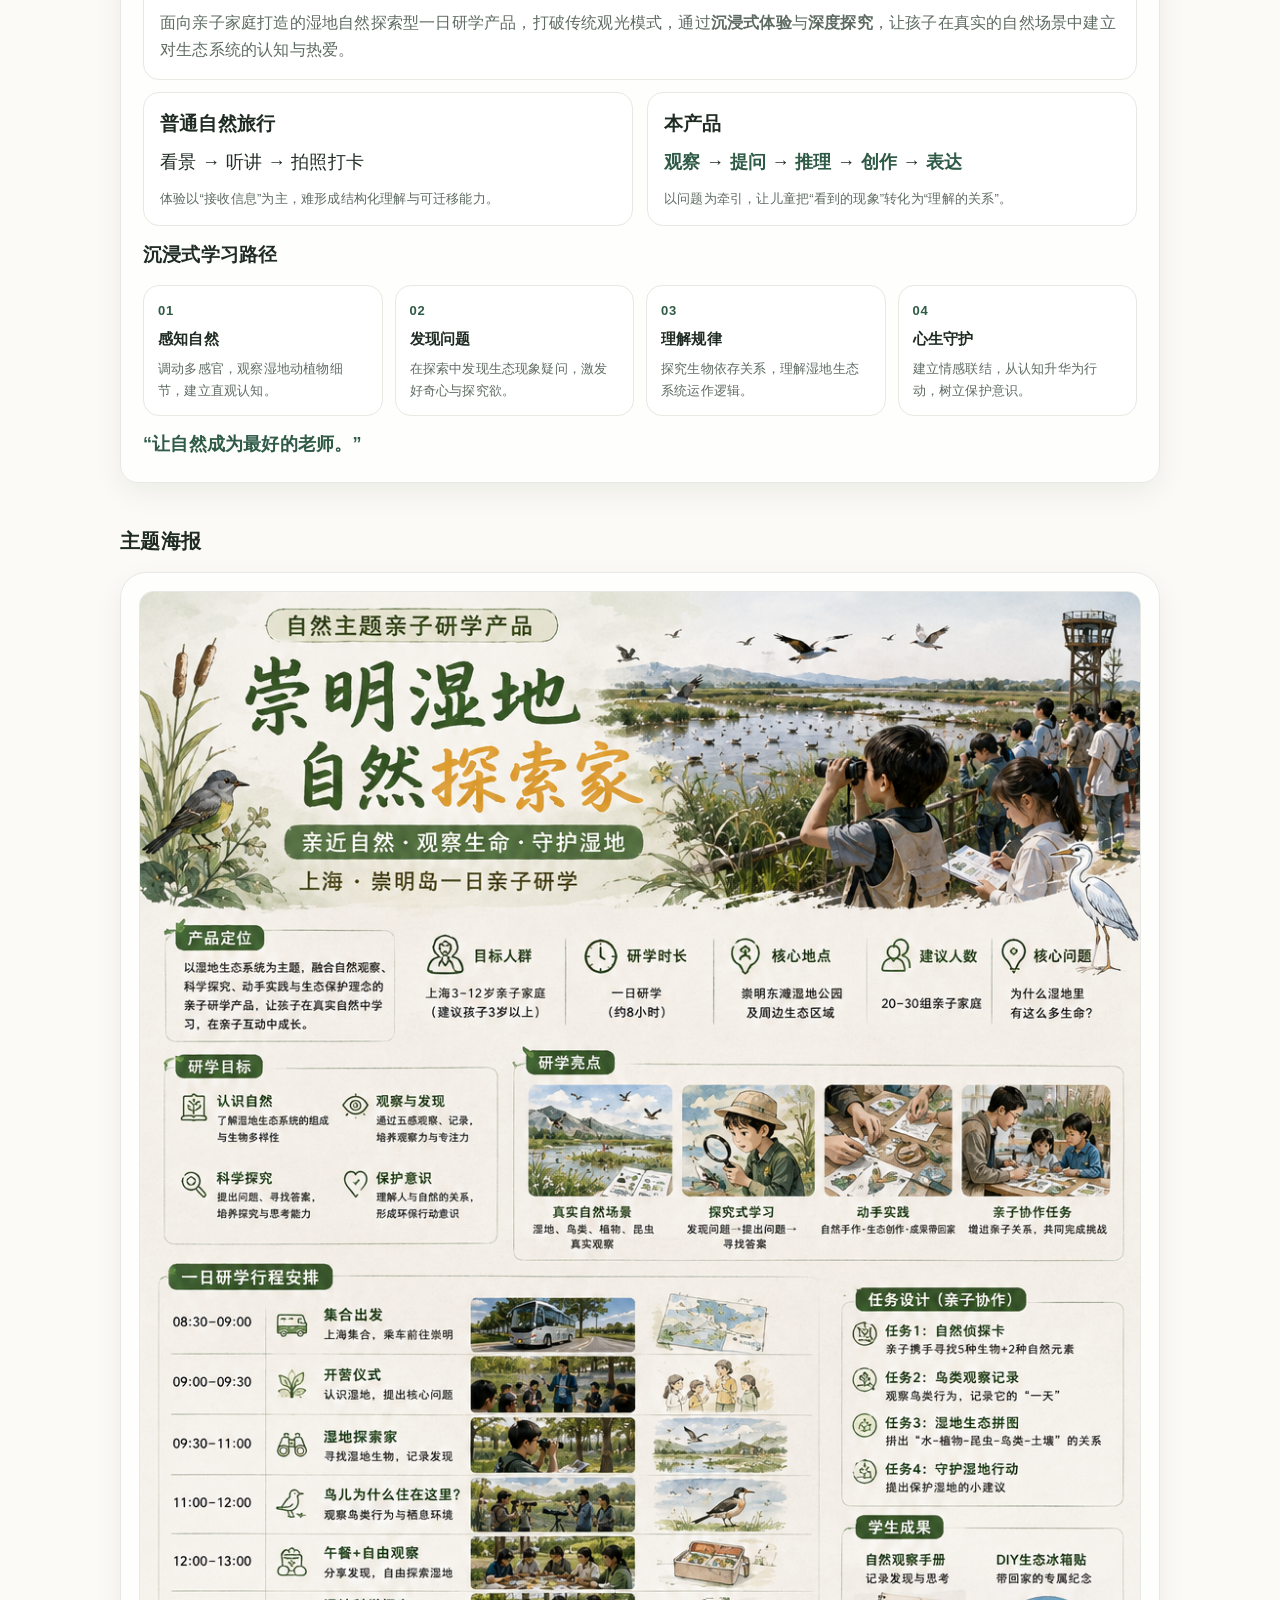
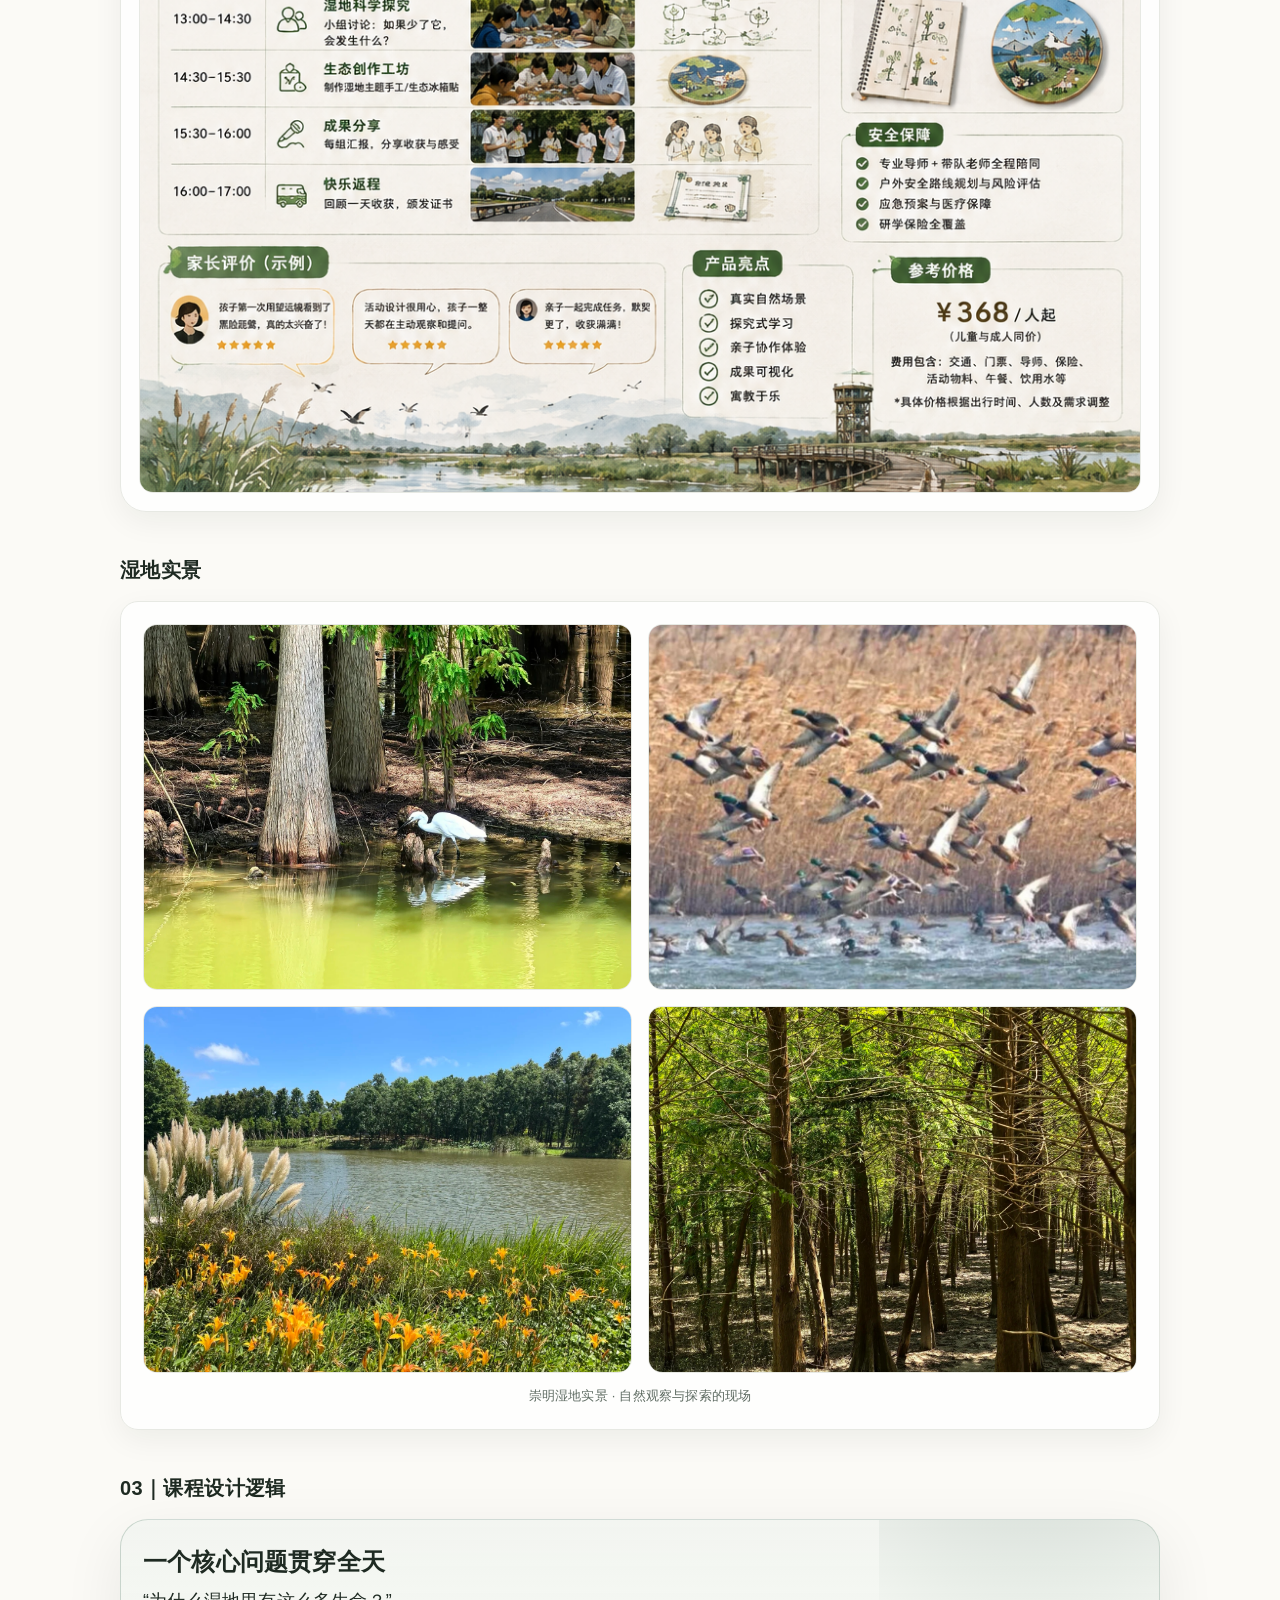
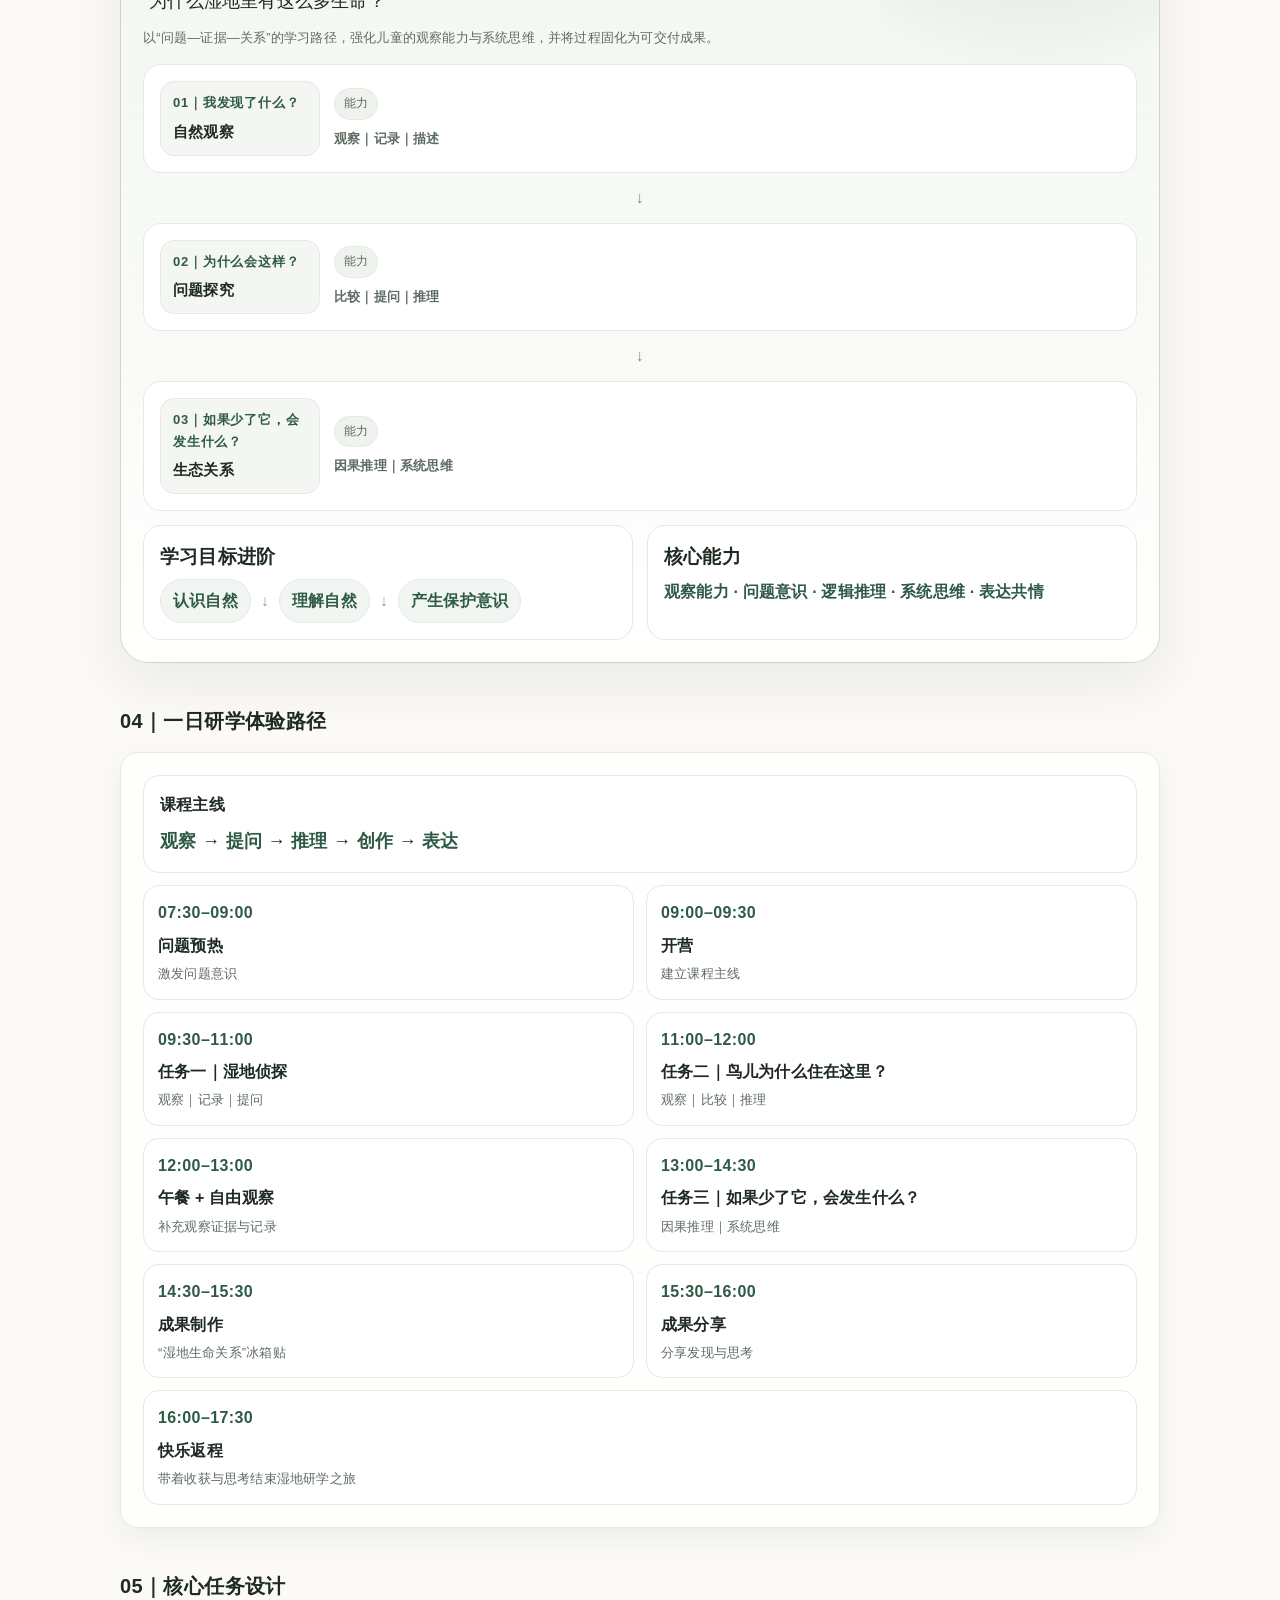
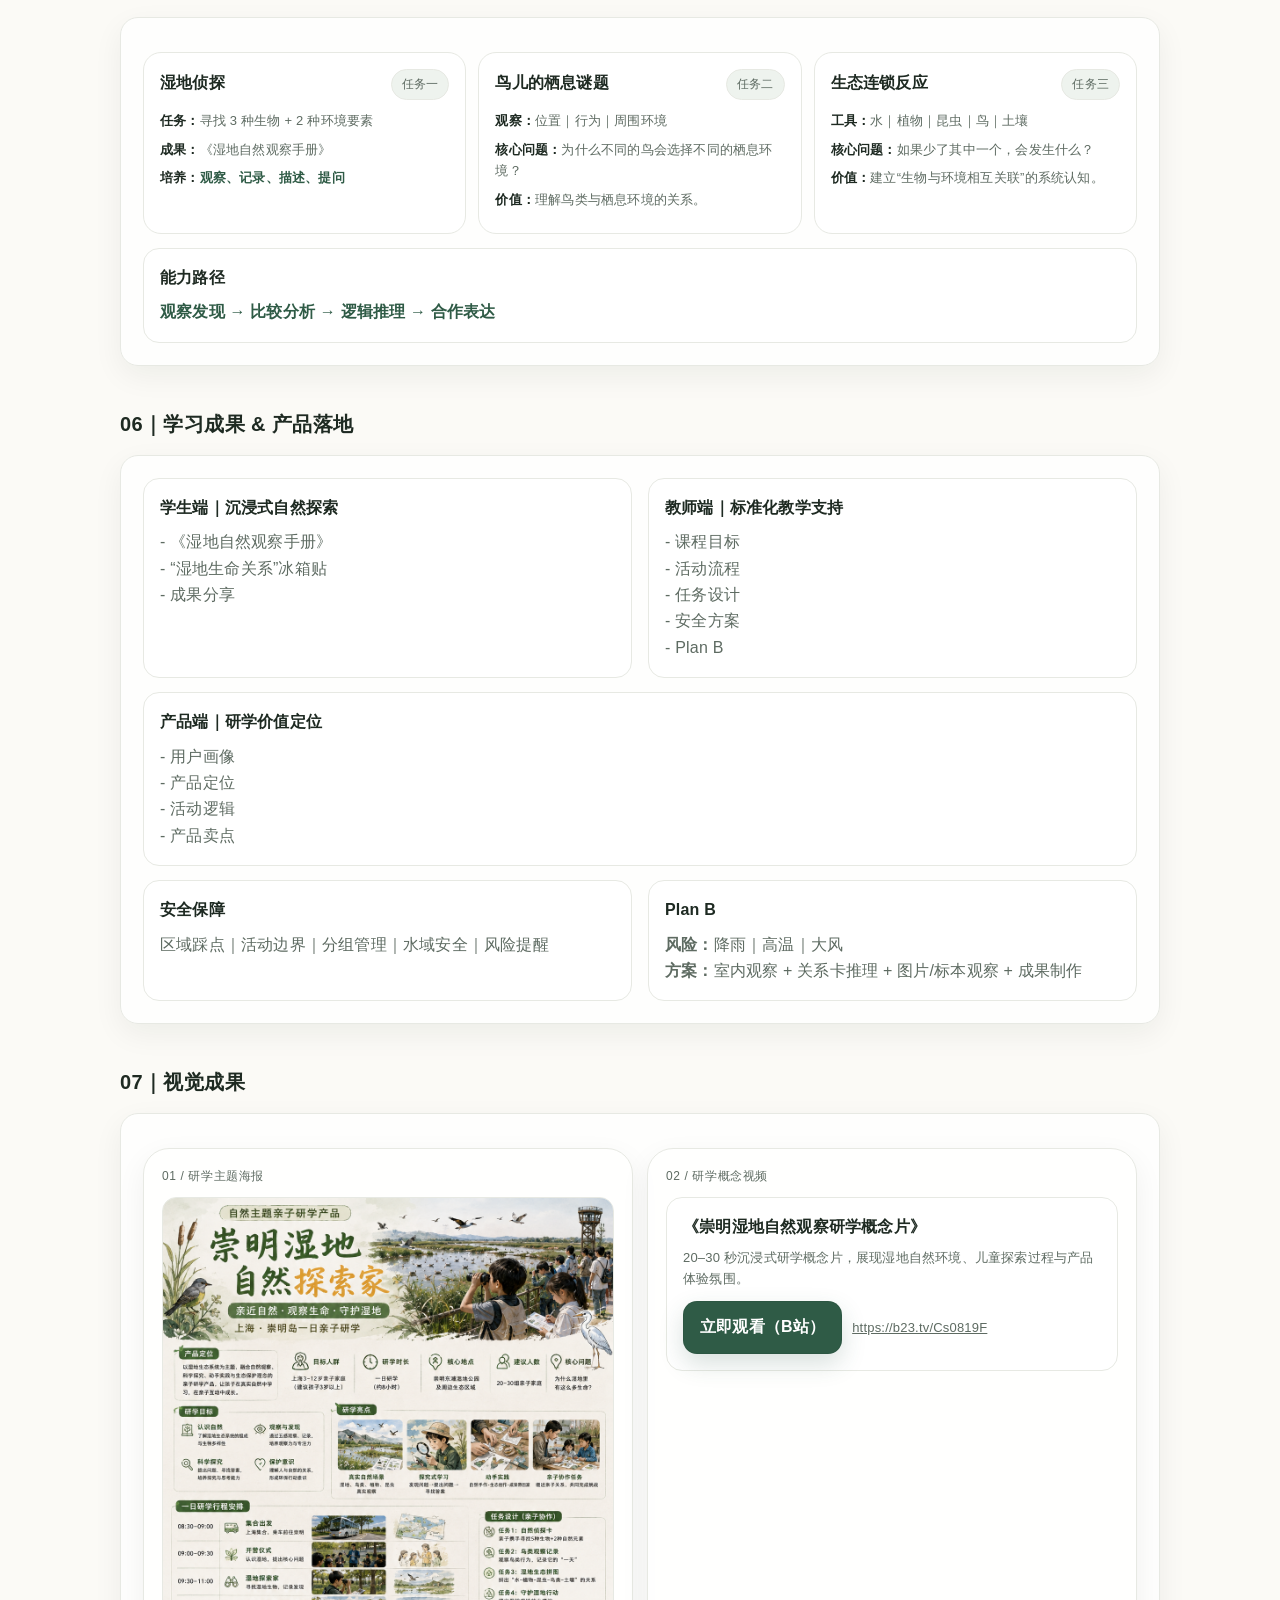
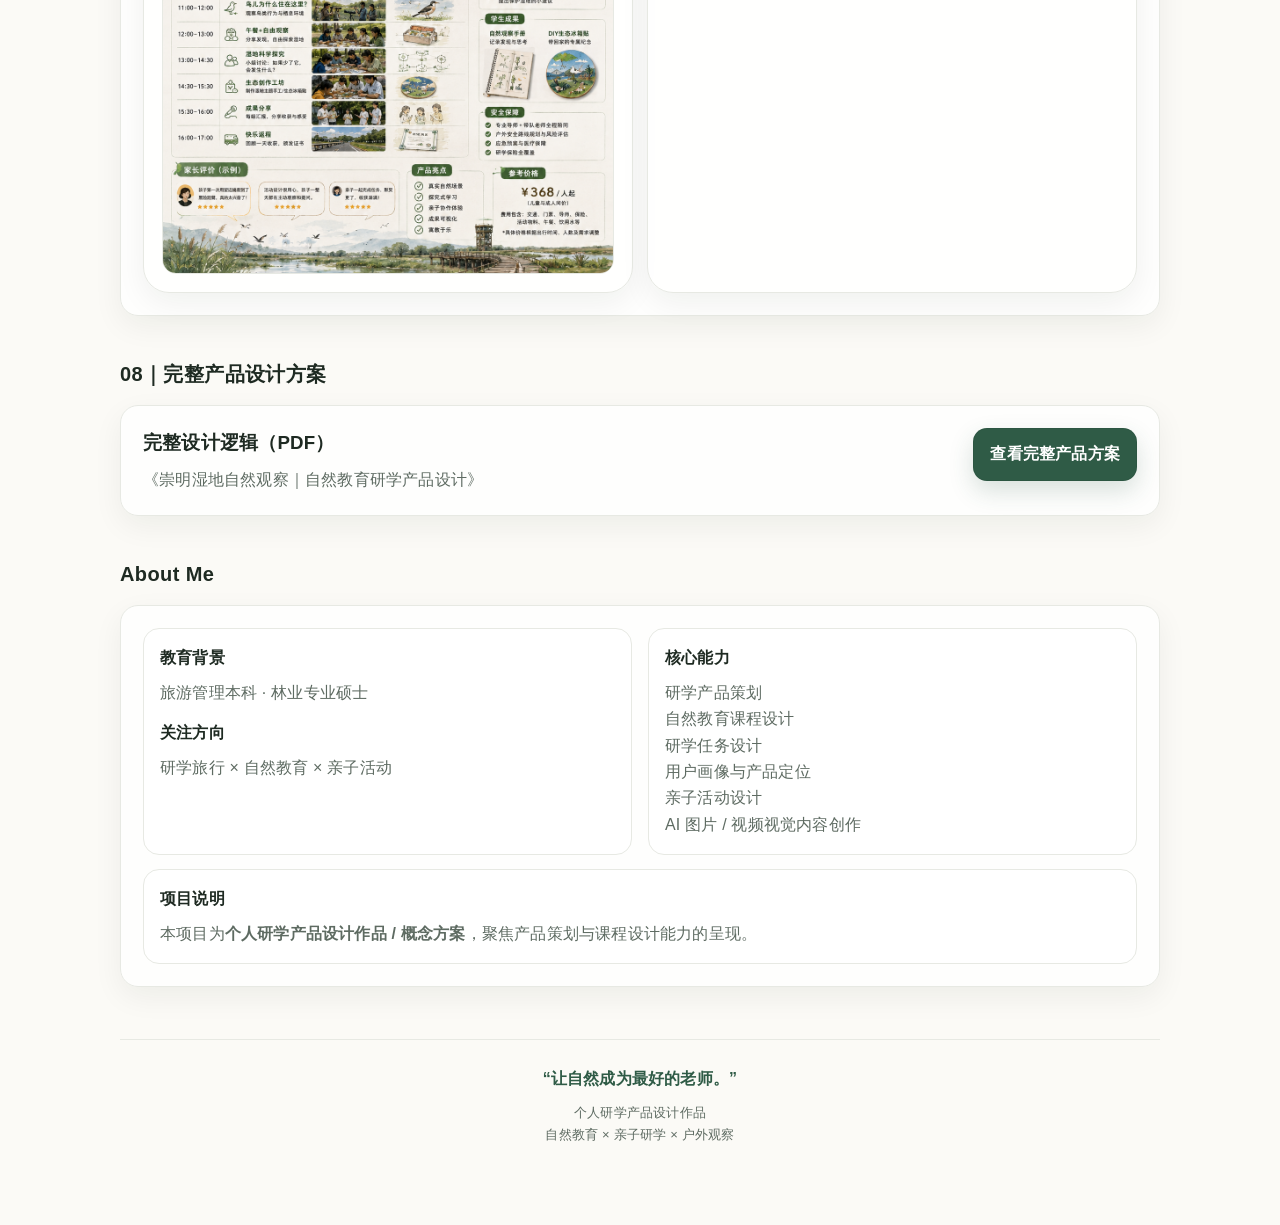
==== commit fb23cda0: "Add files via upload" ====
--- a/index.html
+++ b/index.html
@@ -278,6 +278,27 @@
             border-radius: 14px;
             border: 1px solid var(--line);
             background: #fff;
+        }
+
+        /* 湿地实景网格 */
+        .galleryGrid {
+            display: grid;
+            grid-template-columns: 1fr 1fr;
+            gap: 16px;
+        }
+        .galleryGrid img {
+            width: 100%;
+            display: block;
+            border-radius: 14px;
+            border: 1px solid var(--line);
+            background: #fff;
+            aspect-ratio: 4 / 3;
+            object-fit: cover;
+        }
+        @media (max-width:600px) {
+            .galleryGrid {
+                grid-template-columns: 1fr;
+            }
         }
 
         .logic {
@@ -740,6 +761,25 @@
             </div>
         </section>
 
+        <!-- ========== 湿地实景 ========== -->
+        <section class="section" id="gallery">
+            <div class="secHead">
+                <h2 class="secTitle">湿地实景</h2>
+            </div>
+
+            <div class="card">
+                <div class="galleryGrid">
+                    <img src="1.jpg" alt="崇明湿地实景 1" onerror="this.style.display='none';" />
+                    <img src="2.jpg" alt="崇明湿地实景 2" onerror="this.style.display='none';" />
+                    <img src="3.jpg" alt="崇明湿地实景 3" onerror="this.style.display='none';" />
+                    <img src="4.jpg" alt="崇明湿地实景 4" onerror="this.style.display='none';" />
+                </div>
+                <p class="muted" style="margin:12px 0 0; font-size:13px; text-align:center;">
+                    崇明湿地实景 · 自然观察与探索的现场
+                </p>
+            </div>
+        </section>
+
         <!-- ========== 03｜课程设计逻辑 ========== -->
         <section class="section" id="s03">
             <div class="secHead">
@@ -1004,7 +1044,6 @@
                         《崇明湿地自然观察｜自然教育研学产品设计》
                     </p>
                 </div>
-                <!-- 唯一 PDF 链接，文件名已更新为 自然教育研学产品设计.pdf -->
                 <a class="btn" href="自然教育研学产品设计.pdf" target="_blank" rel="noopener">
                     查看完整产品方案
                 </a>
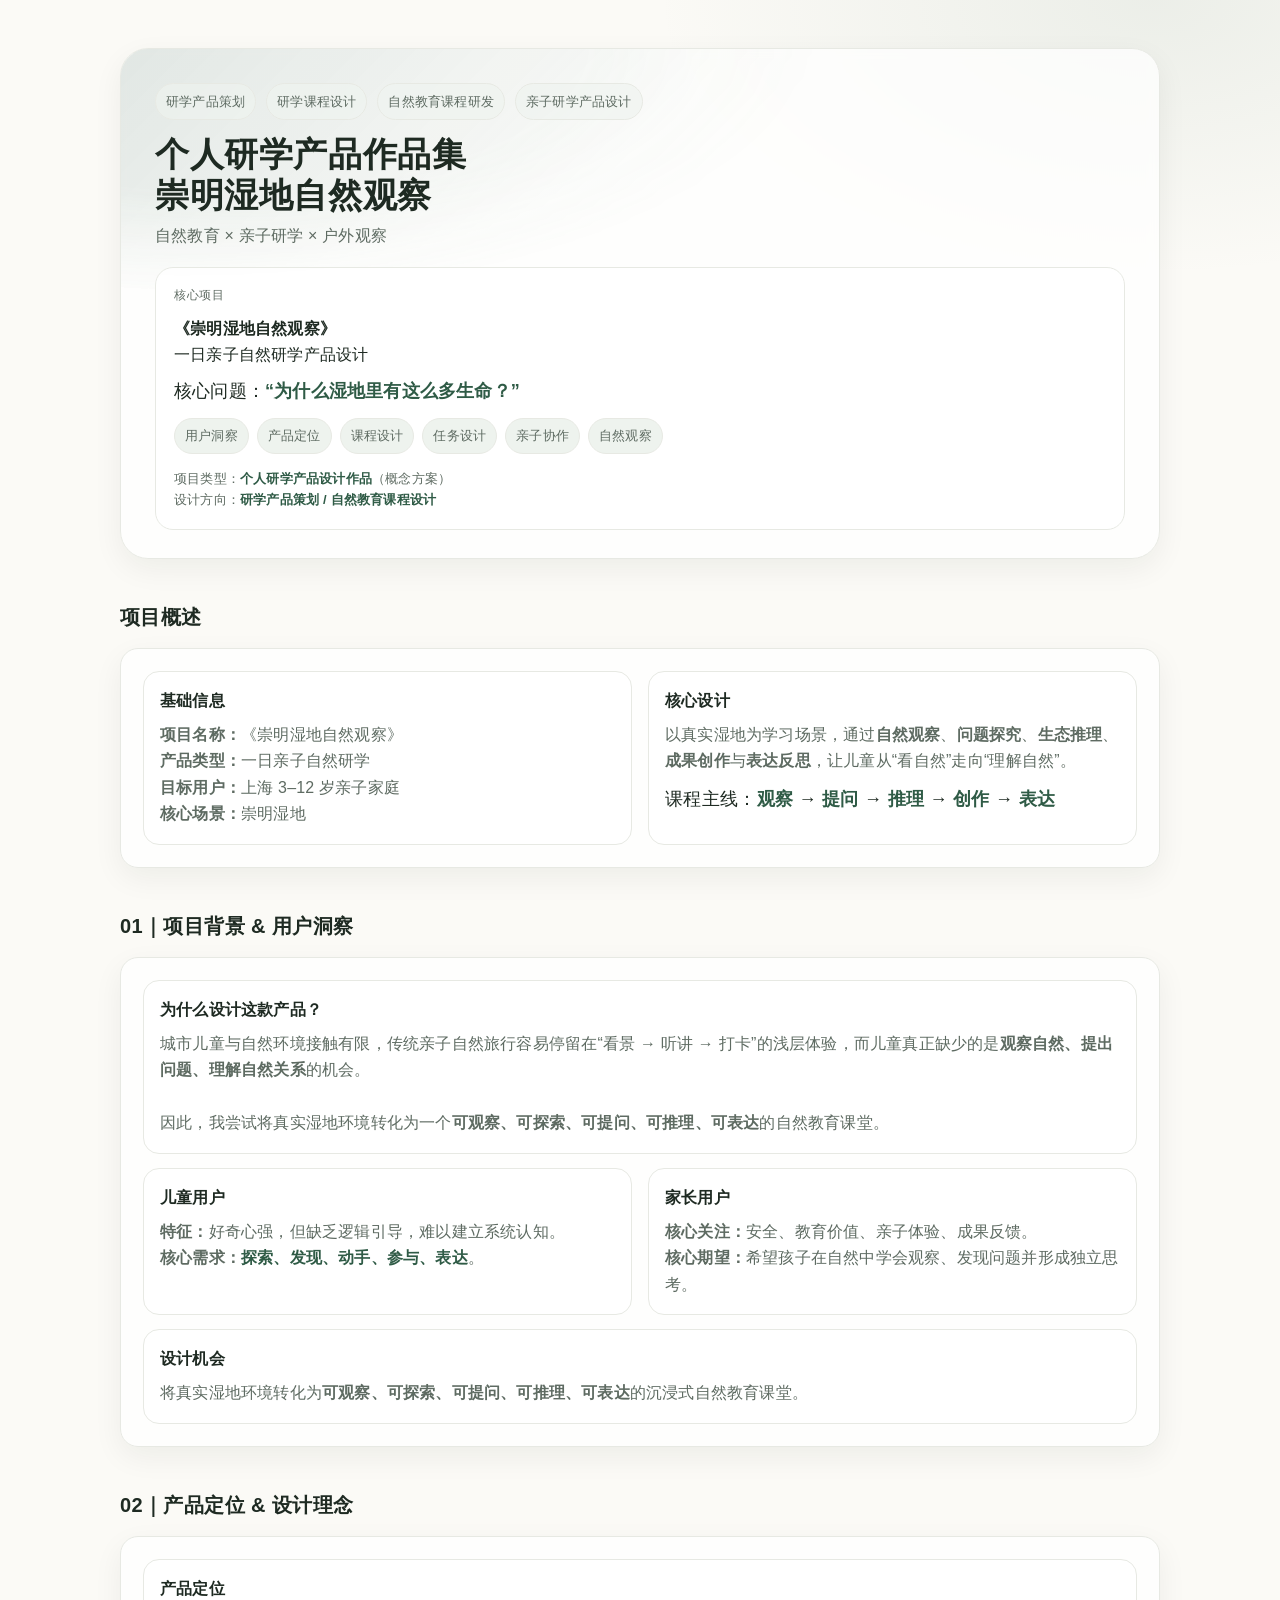
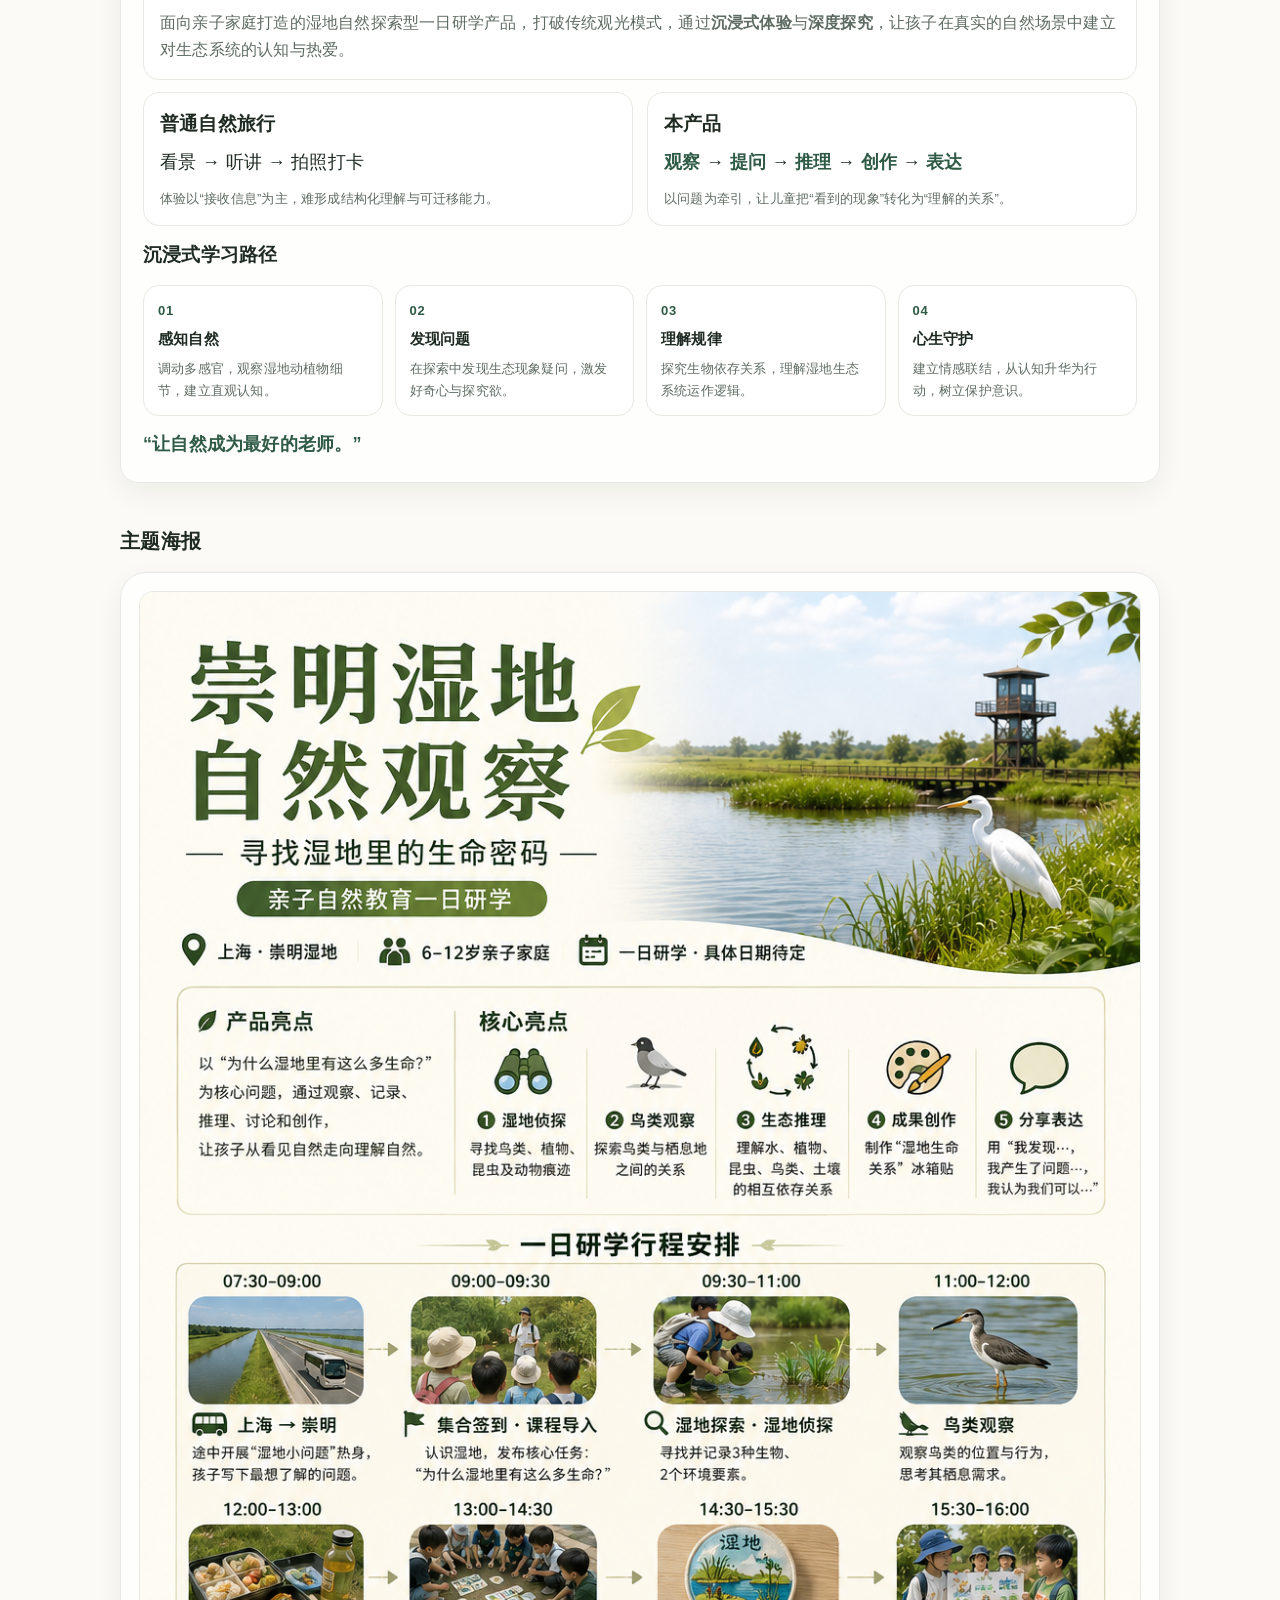
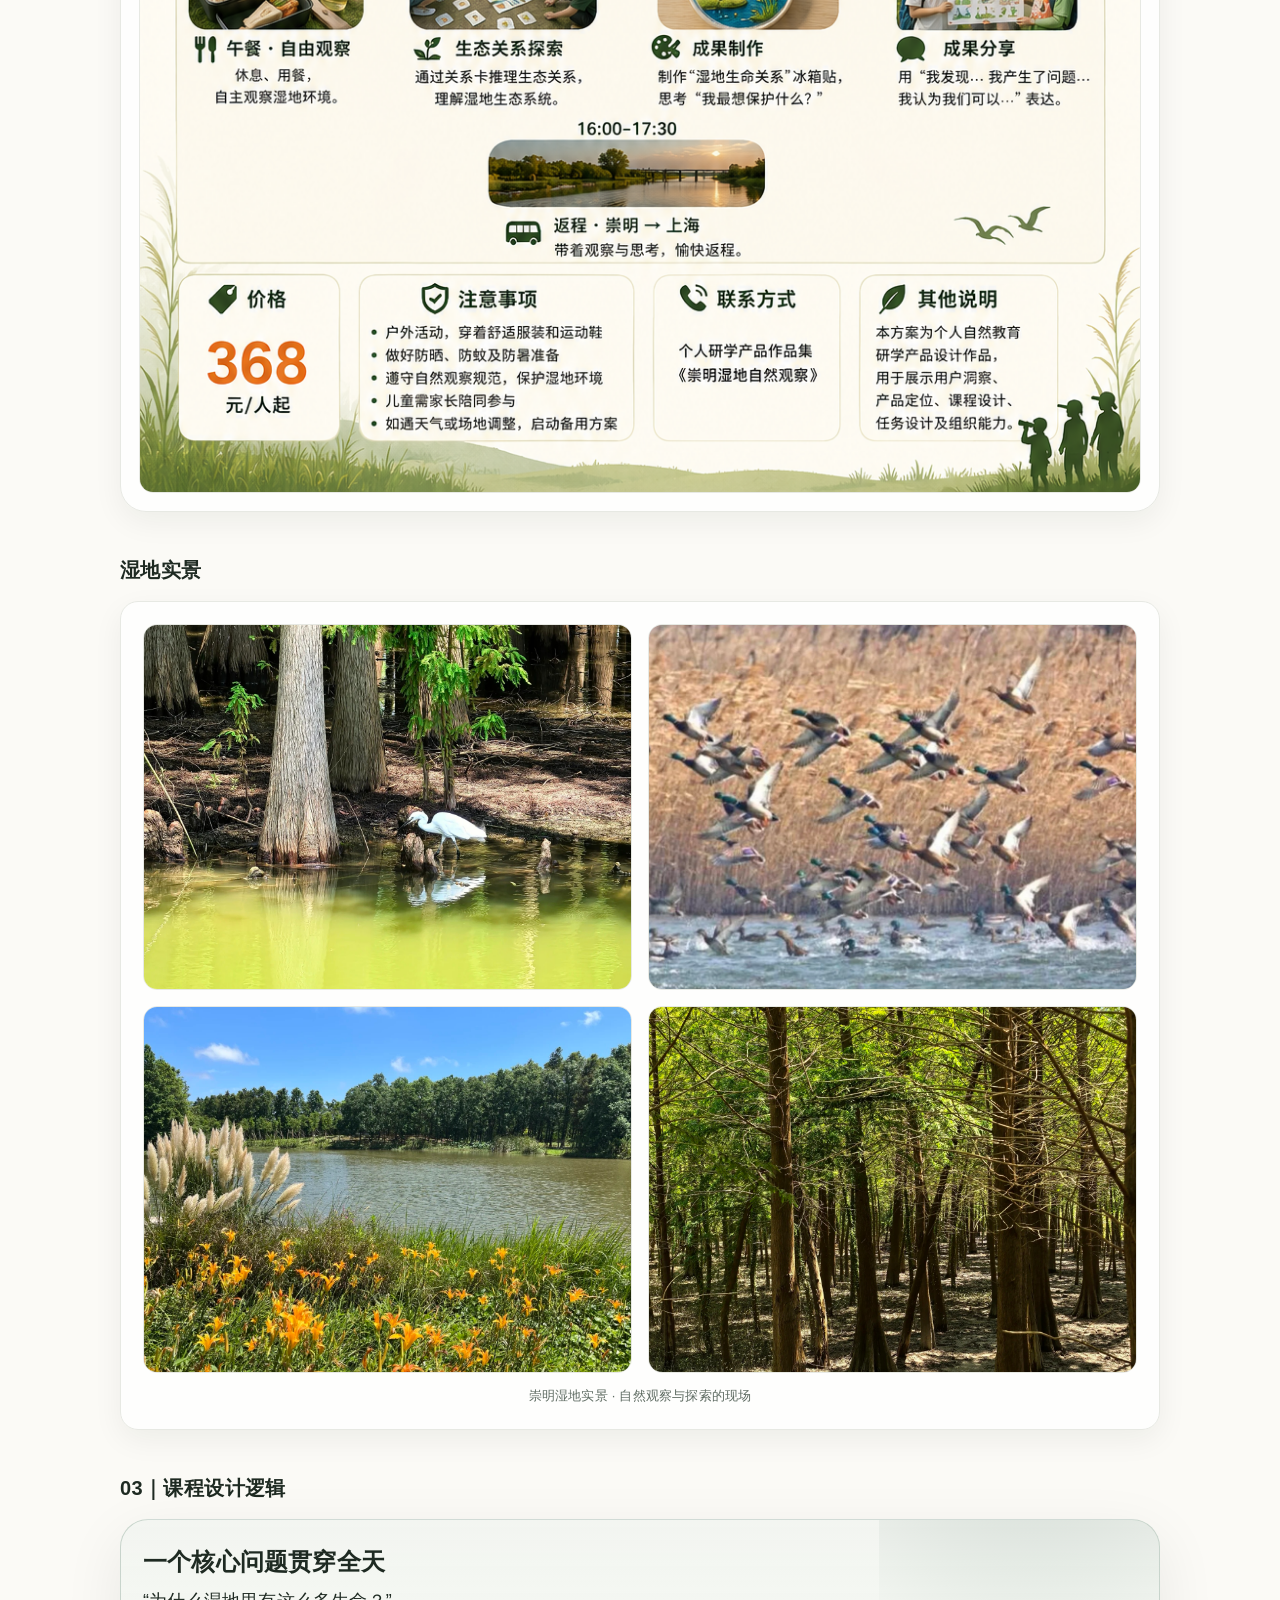
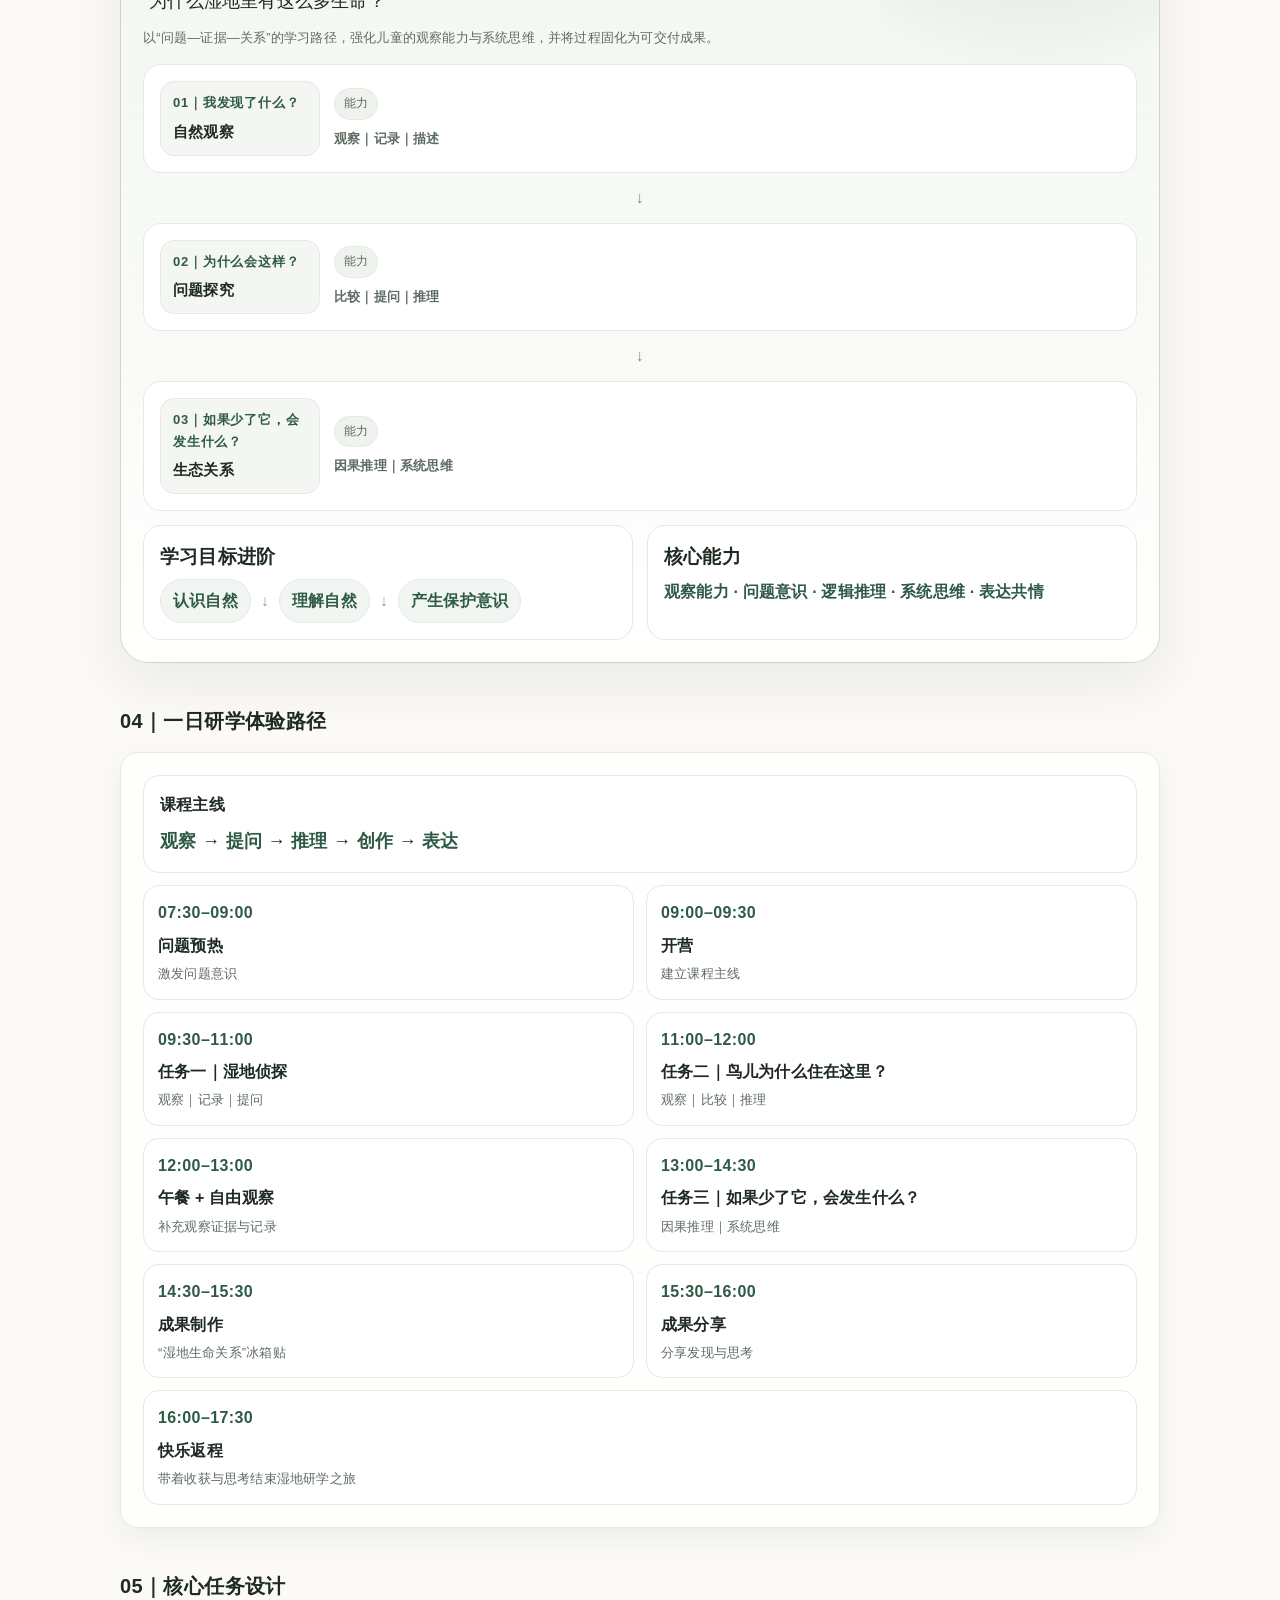
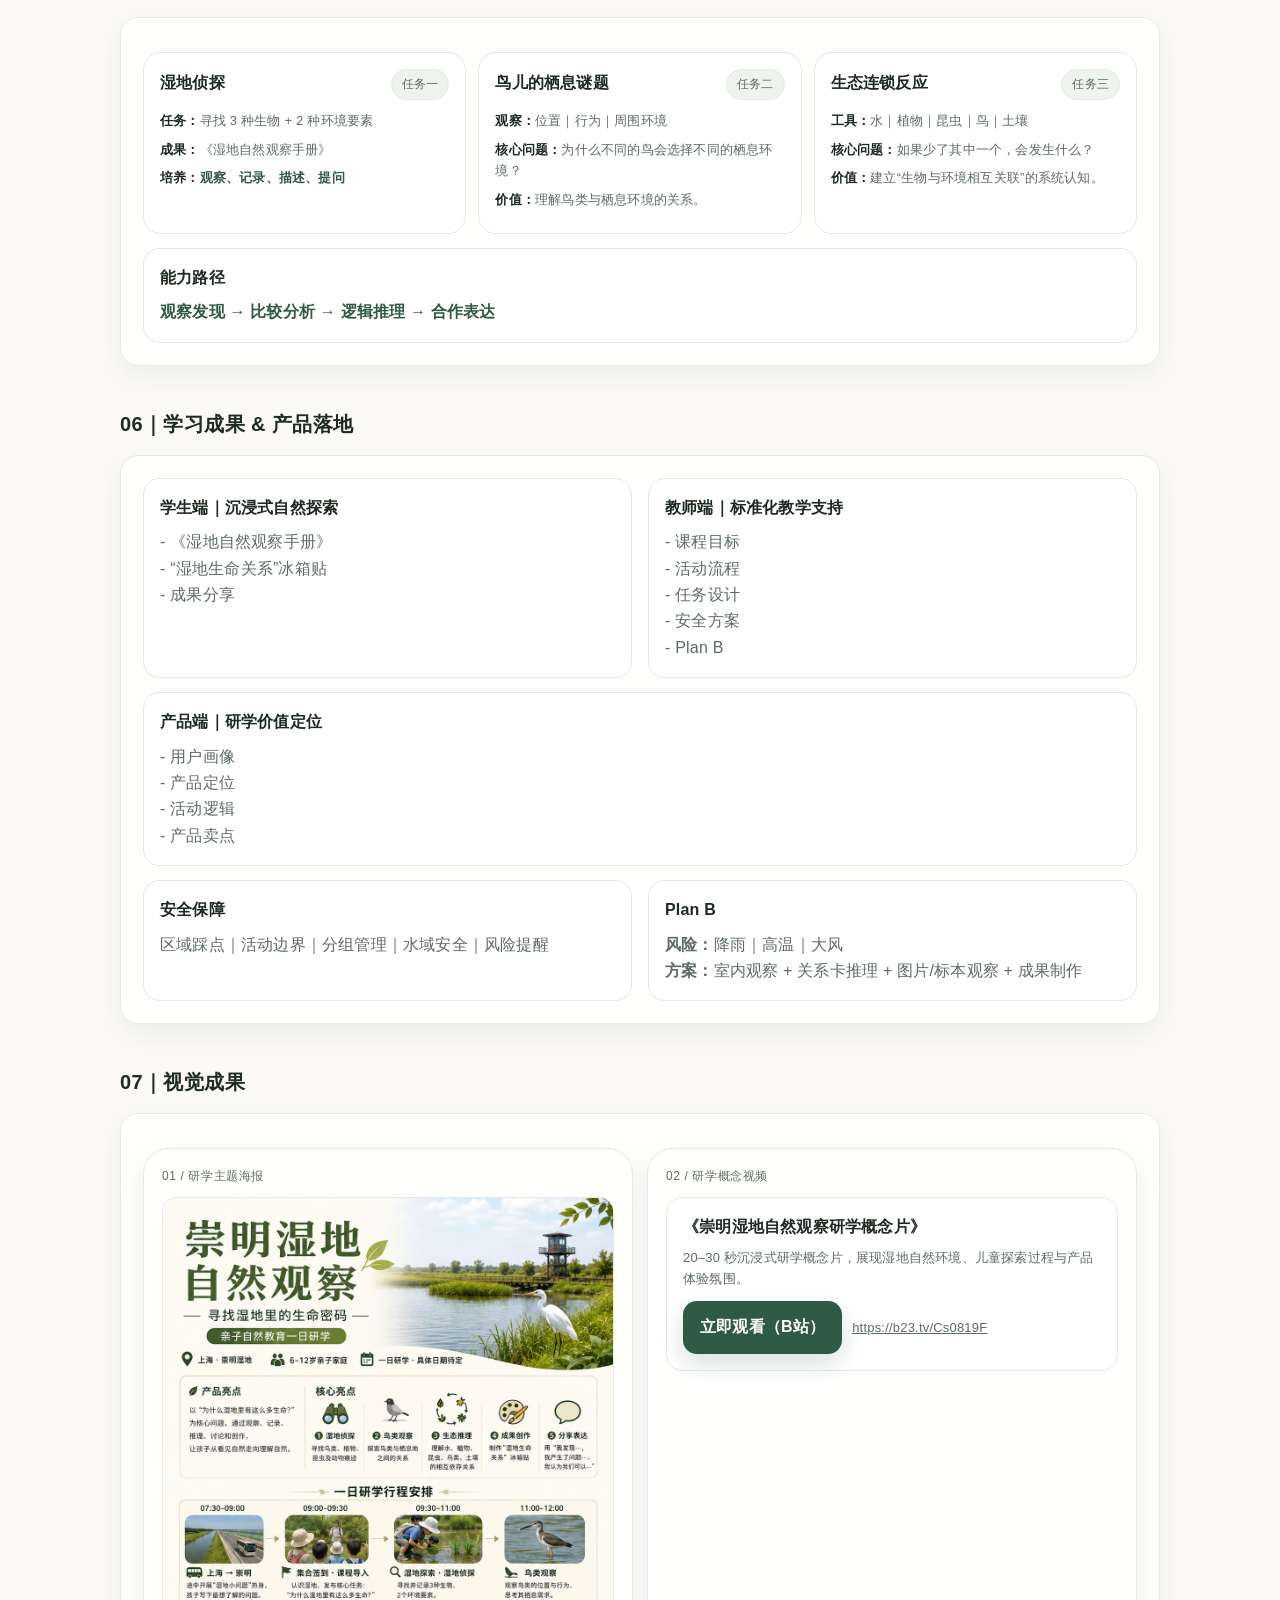
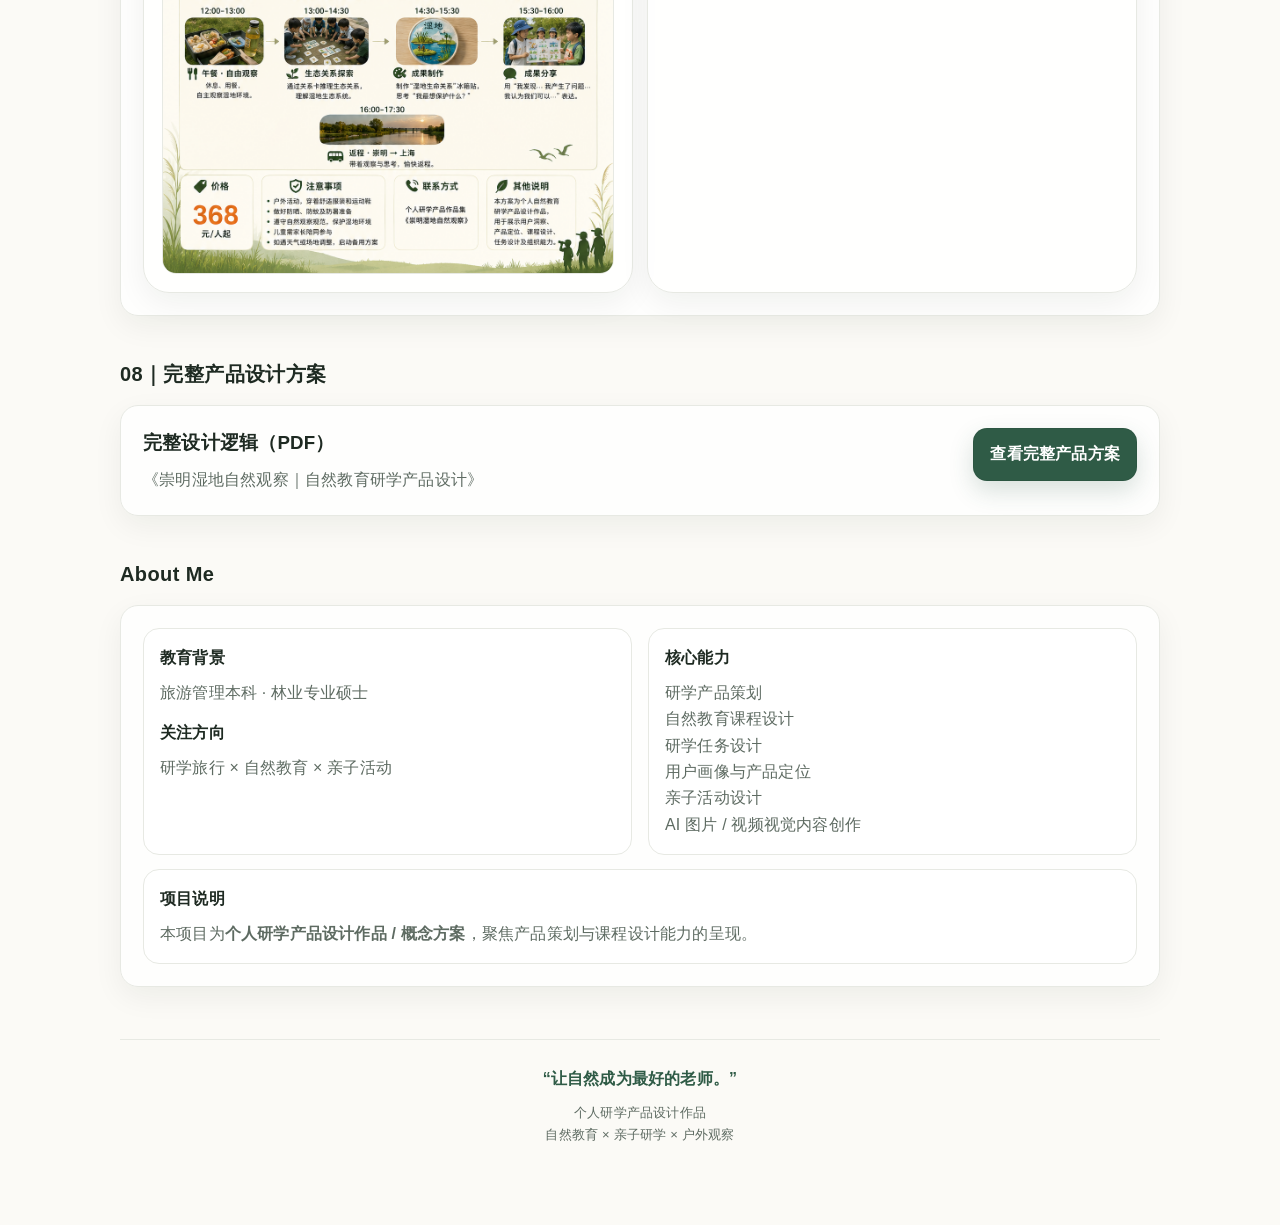
==== commit 65377ee5: "Add files via upload" ====
--- a/index.html
+++ b/index.html
@@ -751,12 +751,13 @@
             </div>
 
             <div class="mediaBlock">
+                <!-- 图片名称已更新为 崇明湿地自然观察研学海报1.png，并加入版本号 ?v=1 -->
                 <img class="posterImg"
-                src="崇明湿地自然观察研学海报.png"
+                src="崇明湿地自然观察研学海报1.png?v=1"
                 alt="崇明湿地自然观察研学海报"
                 onerror="this.style.display='none'; this.nextElementSibling.style.display='block';" />
                 <p style="display:none; margin:12px 0 0; color:var(--muted); font-size:13px; text-align:center;">
-                    ⚠️ 海报图片未加载，请确认文件 <code>崇明湿地自然观察研学海报.png</code> 已上传至仓库根目录。
+                    ⚠️ 海报图片未加载，请确认文件 <code>崇明湿地自然观察研学海报1.png</code> 已上传至仓库根目录。
                 </p>
             </div>
         </section>
@@ -997,12 +998,13 @@
                 <div class="visual2">
                     <div class="mediaBlock">
                         <p class="mediaLabel">01 / 研学主题海报</p>
+                        <!-- 同样更新为新文件名并加版本号 -->
                         <img class="posterImg"
-                        src="崇明湿地自然观察研学海报.png"
+                        src="崇明湿地自然观察研学海报1.png?v=1"
                         alt="崇明湿地自然观察研学海报"
                         onerror="this.style.display='none'; this.nextElementSibling.style.display='block';" />
                         <p style="display:none; margin:12px 0 0; color:var(--muted); font-size:13px; text-align:center;">
-                            ⚠️ 海报图片未加载，请确认文件 <code>崇明湿地自然观察研学海报.png</code> 已上传。
+                            ⚠️ 海报图片未加载，请确认文件 <code>崇明湿地自然观察研学海报1.png</code> 已上传。
                         </p>
                     </div>
 
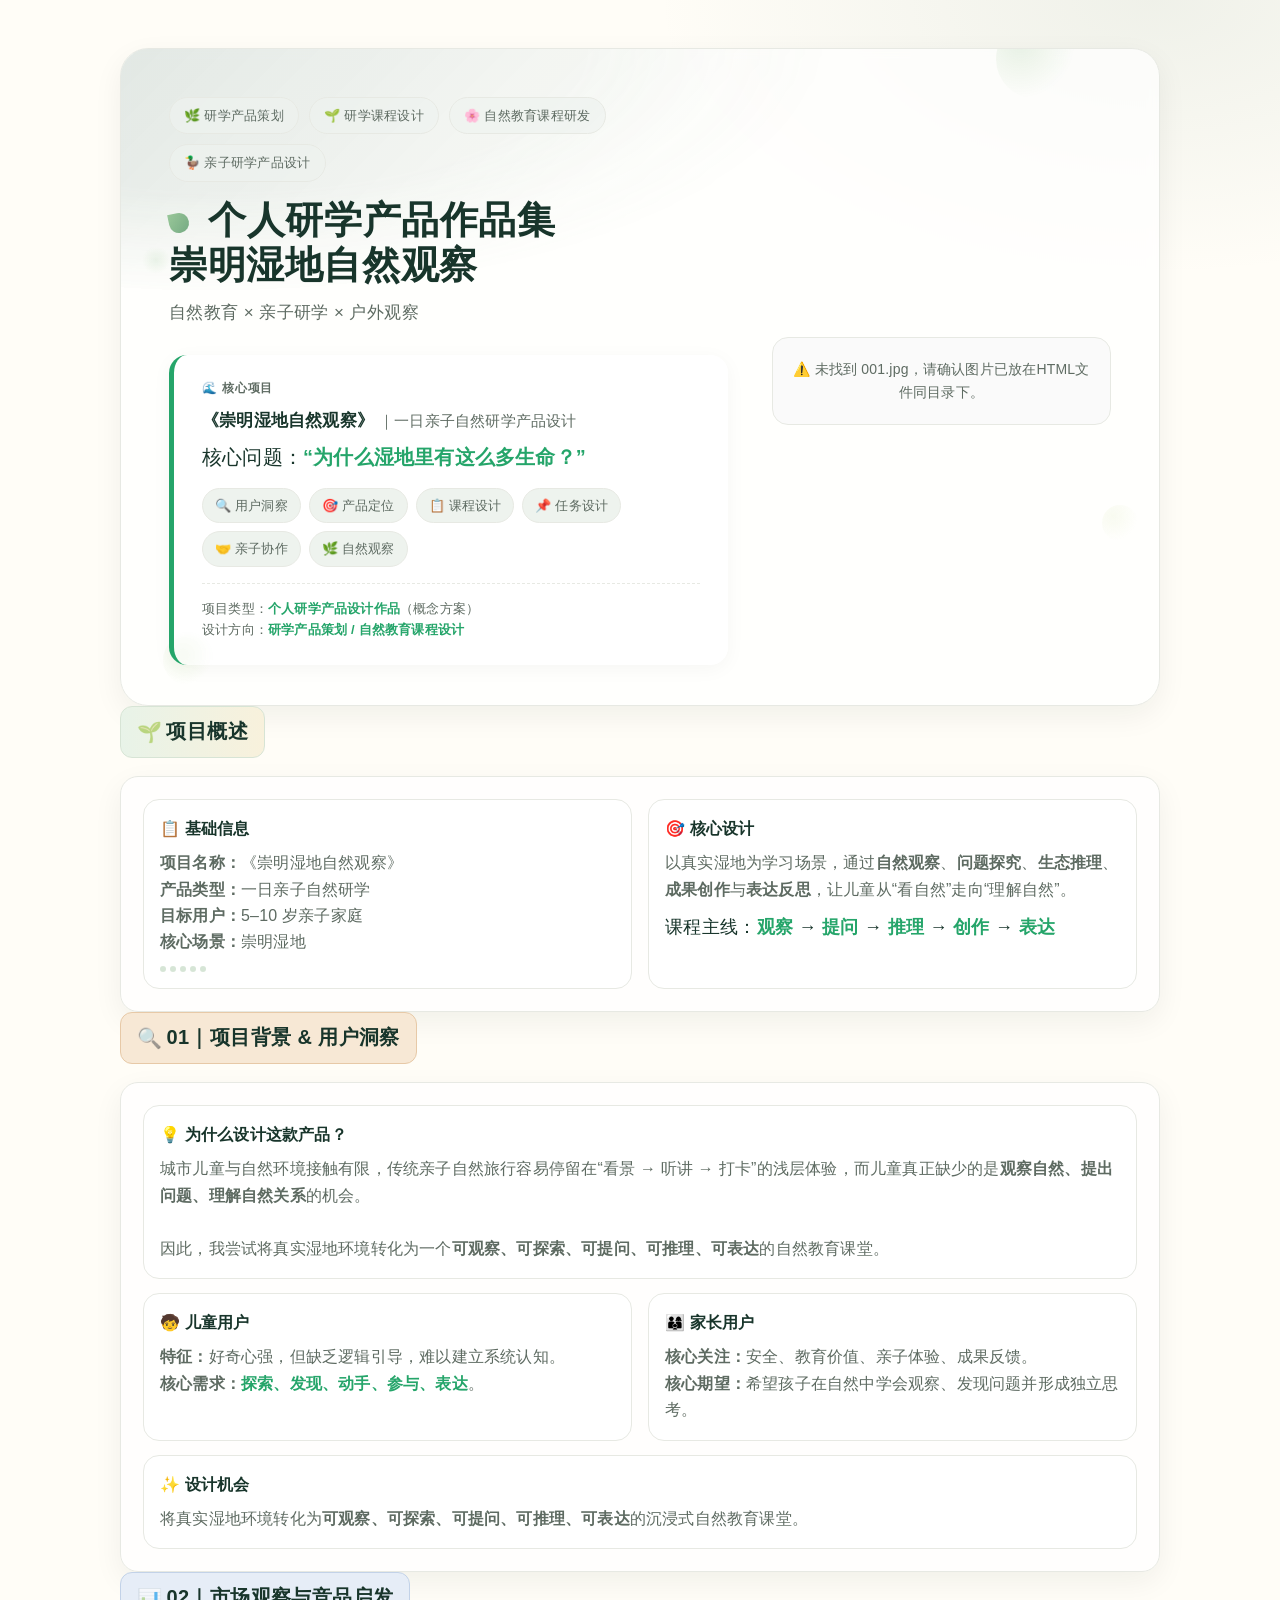
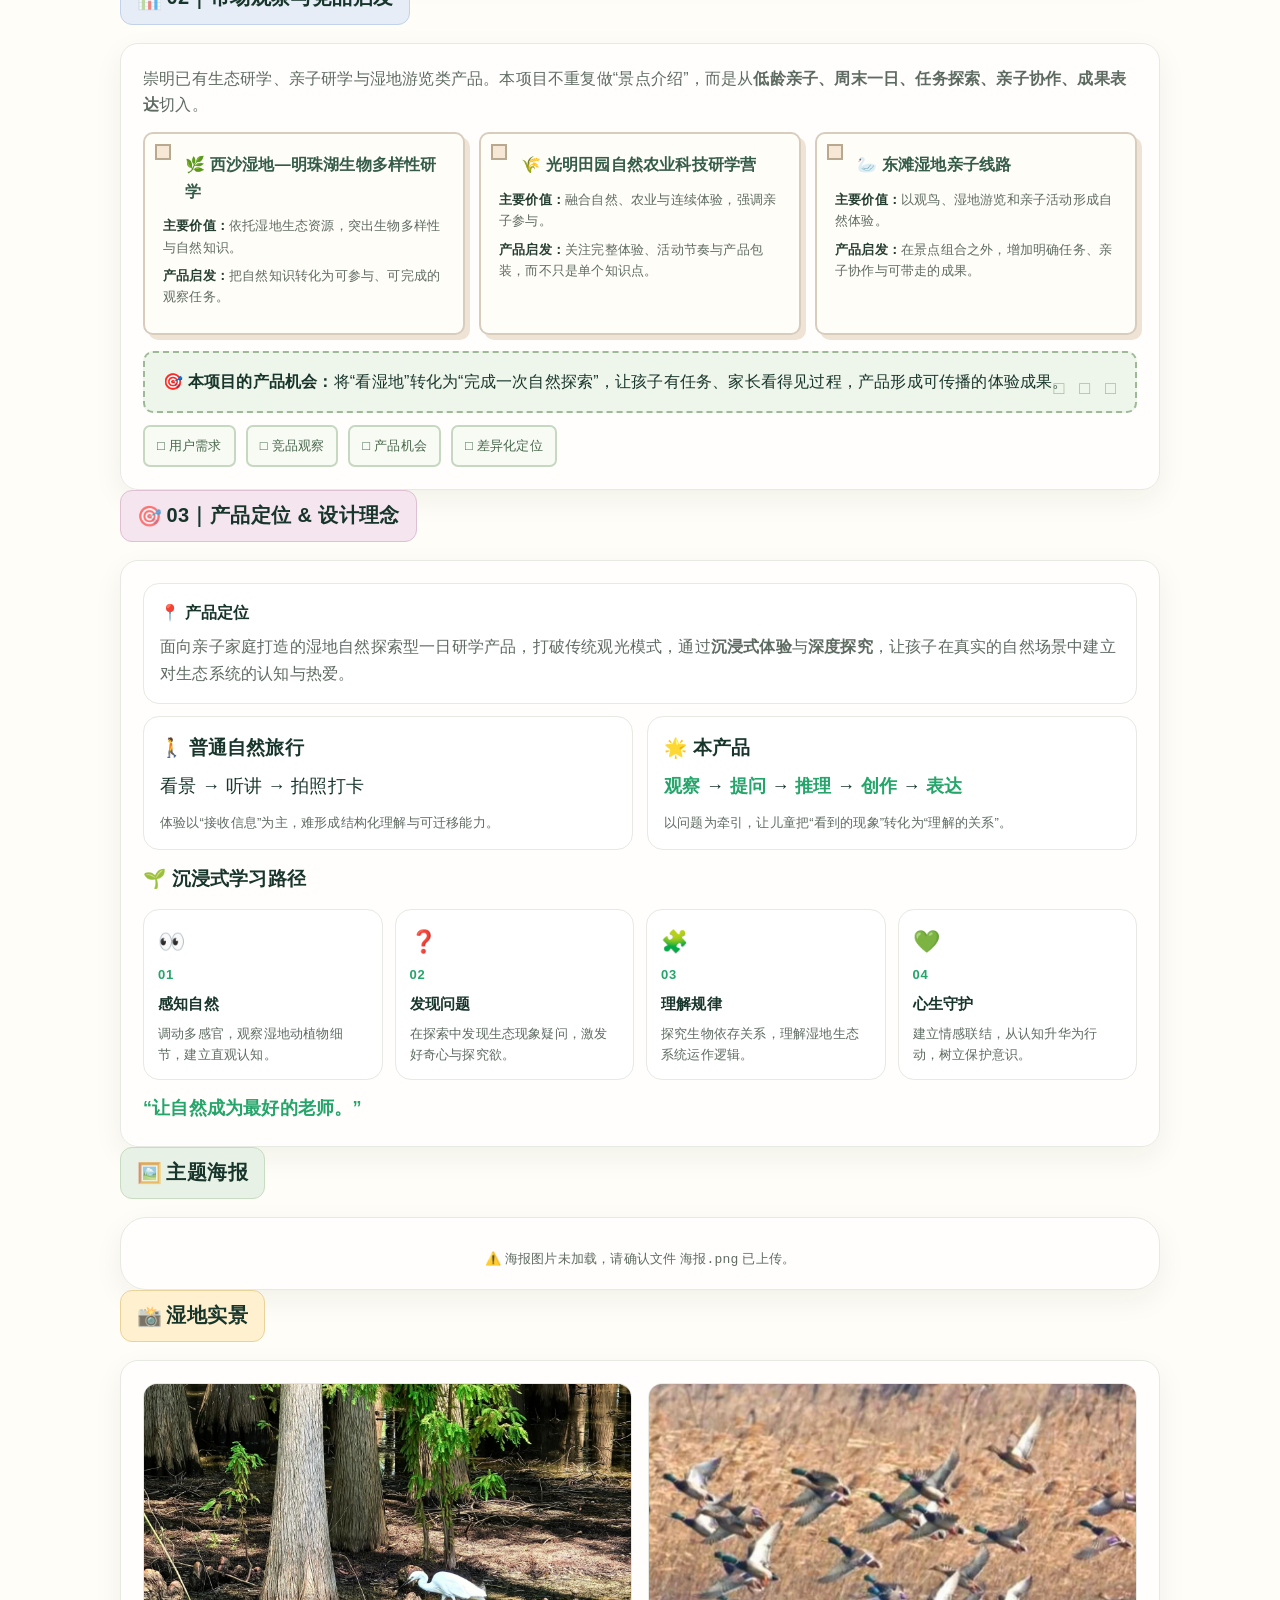
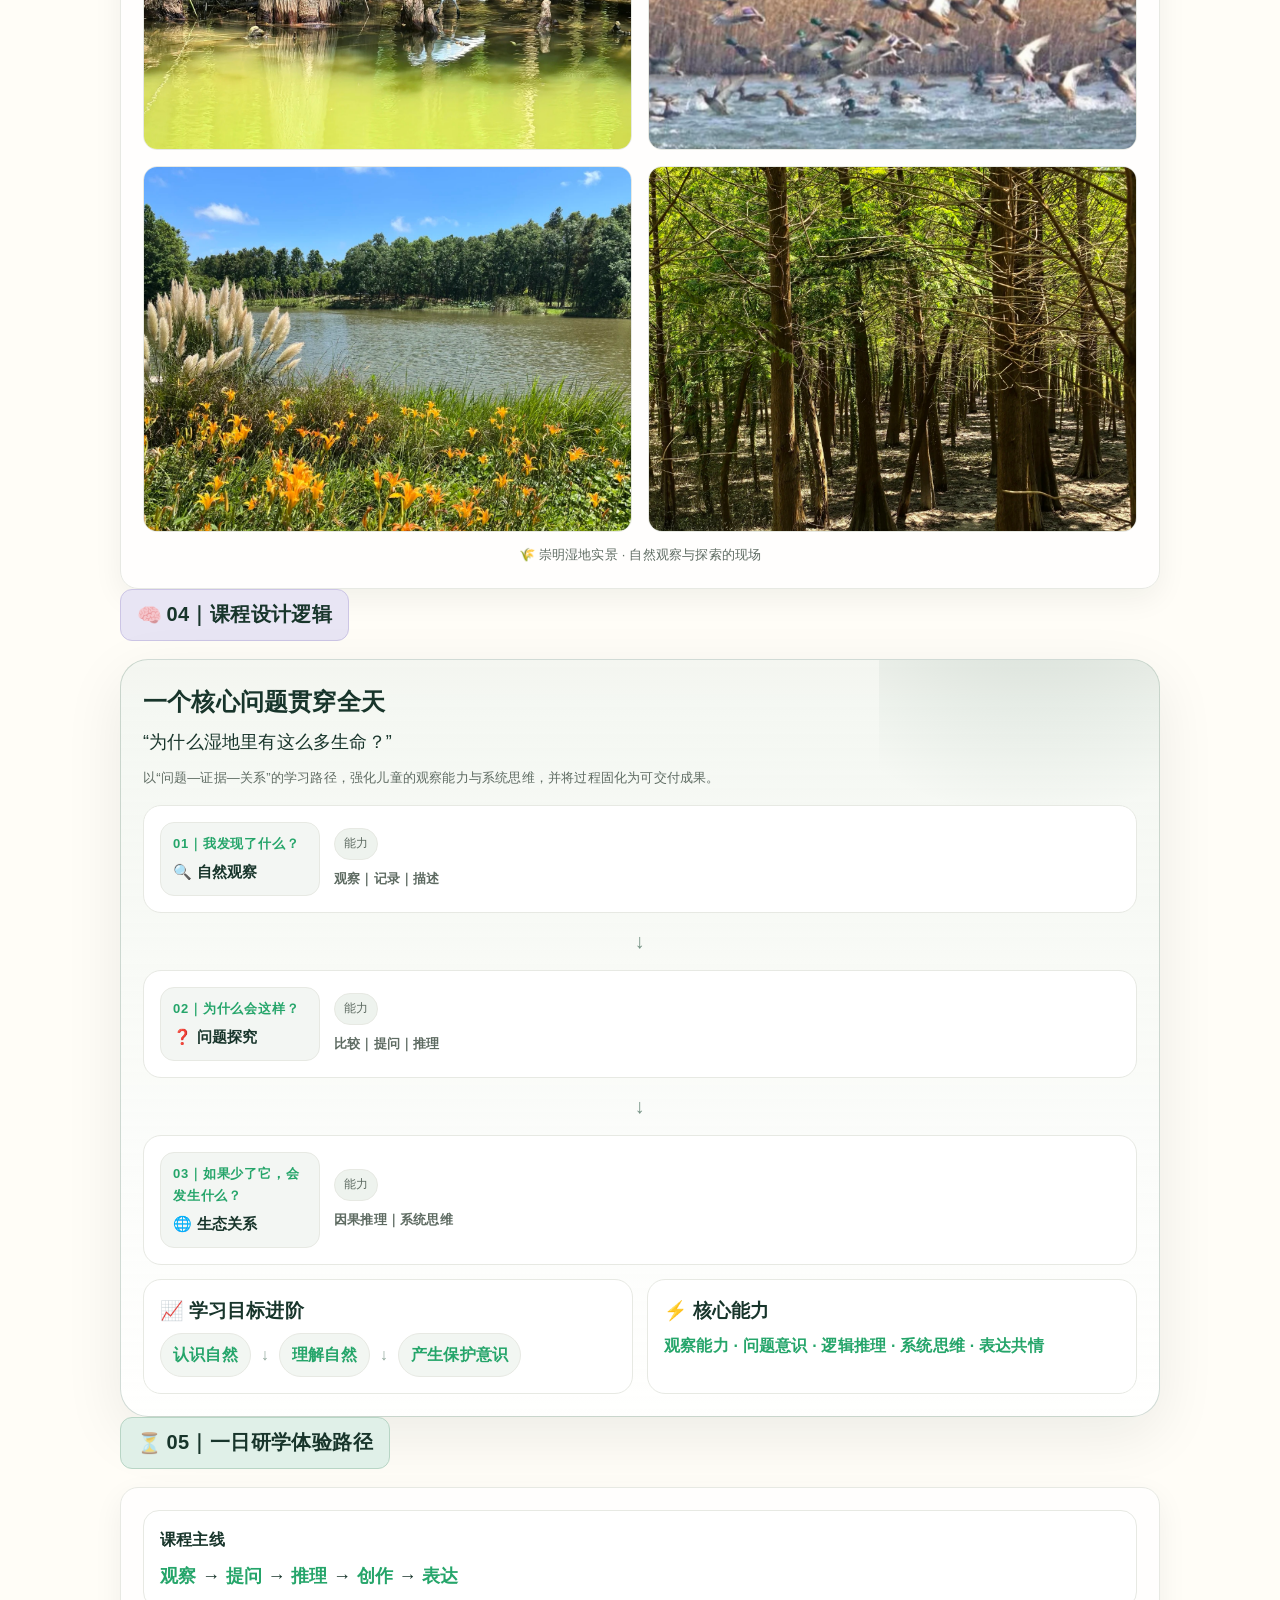
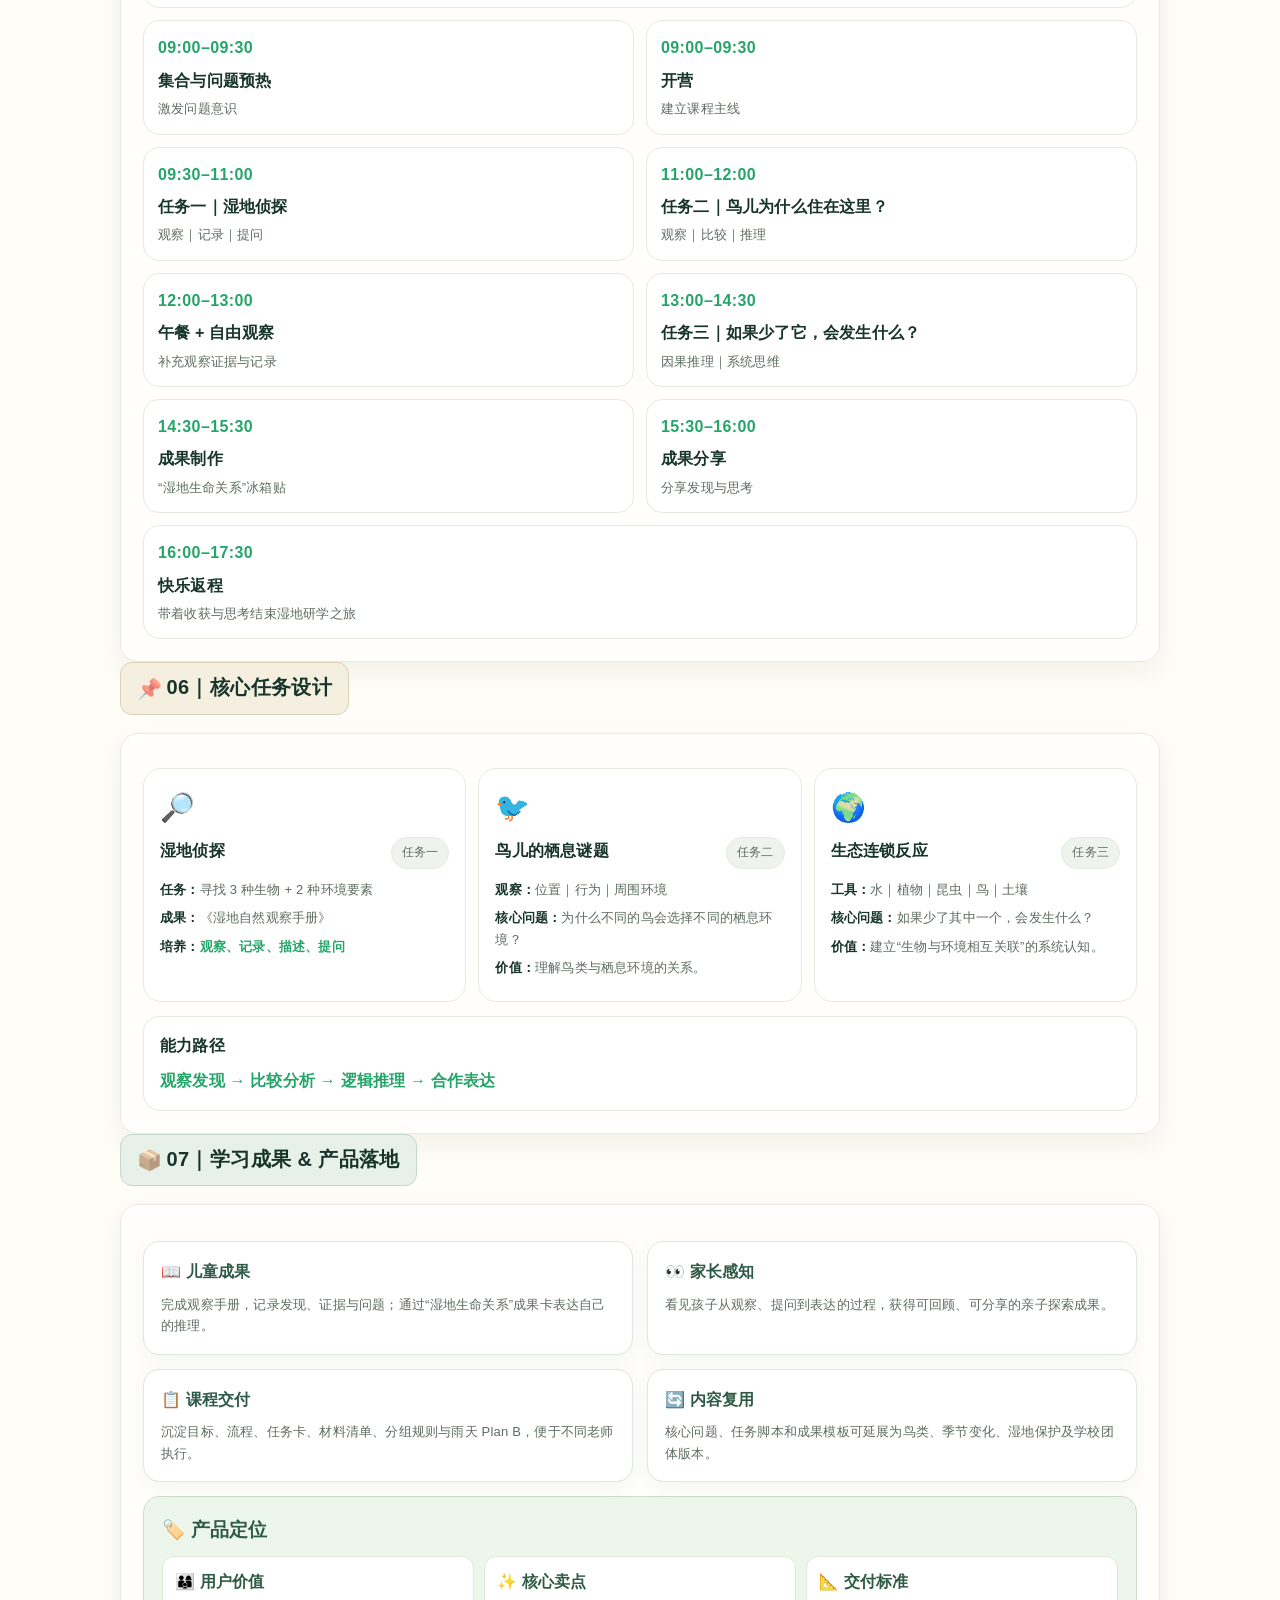
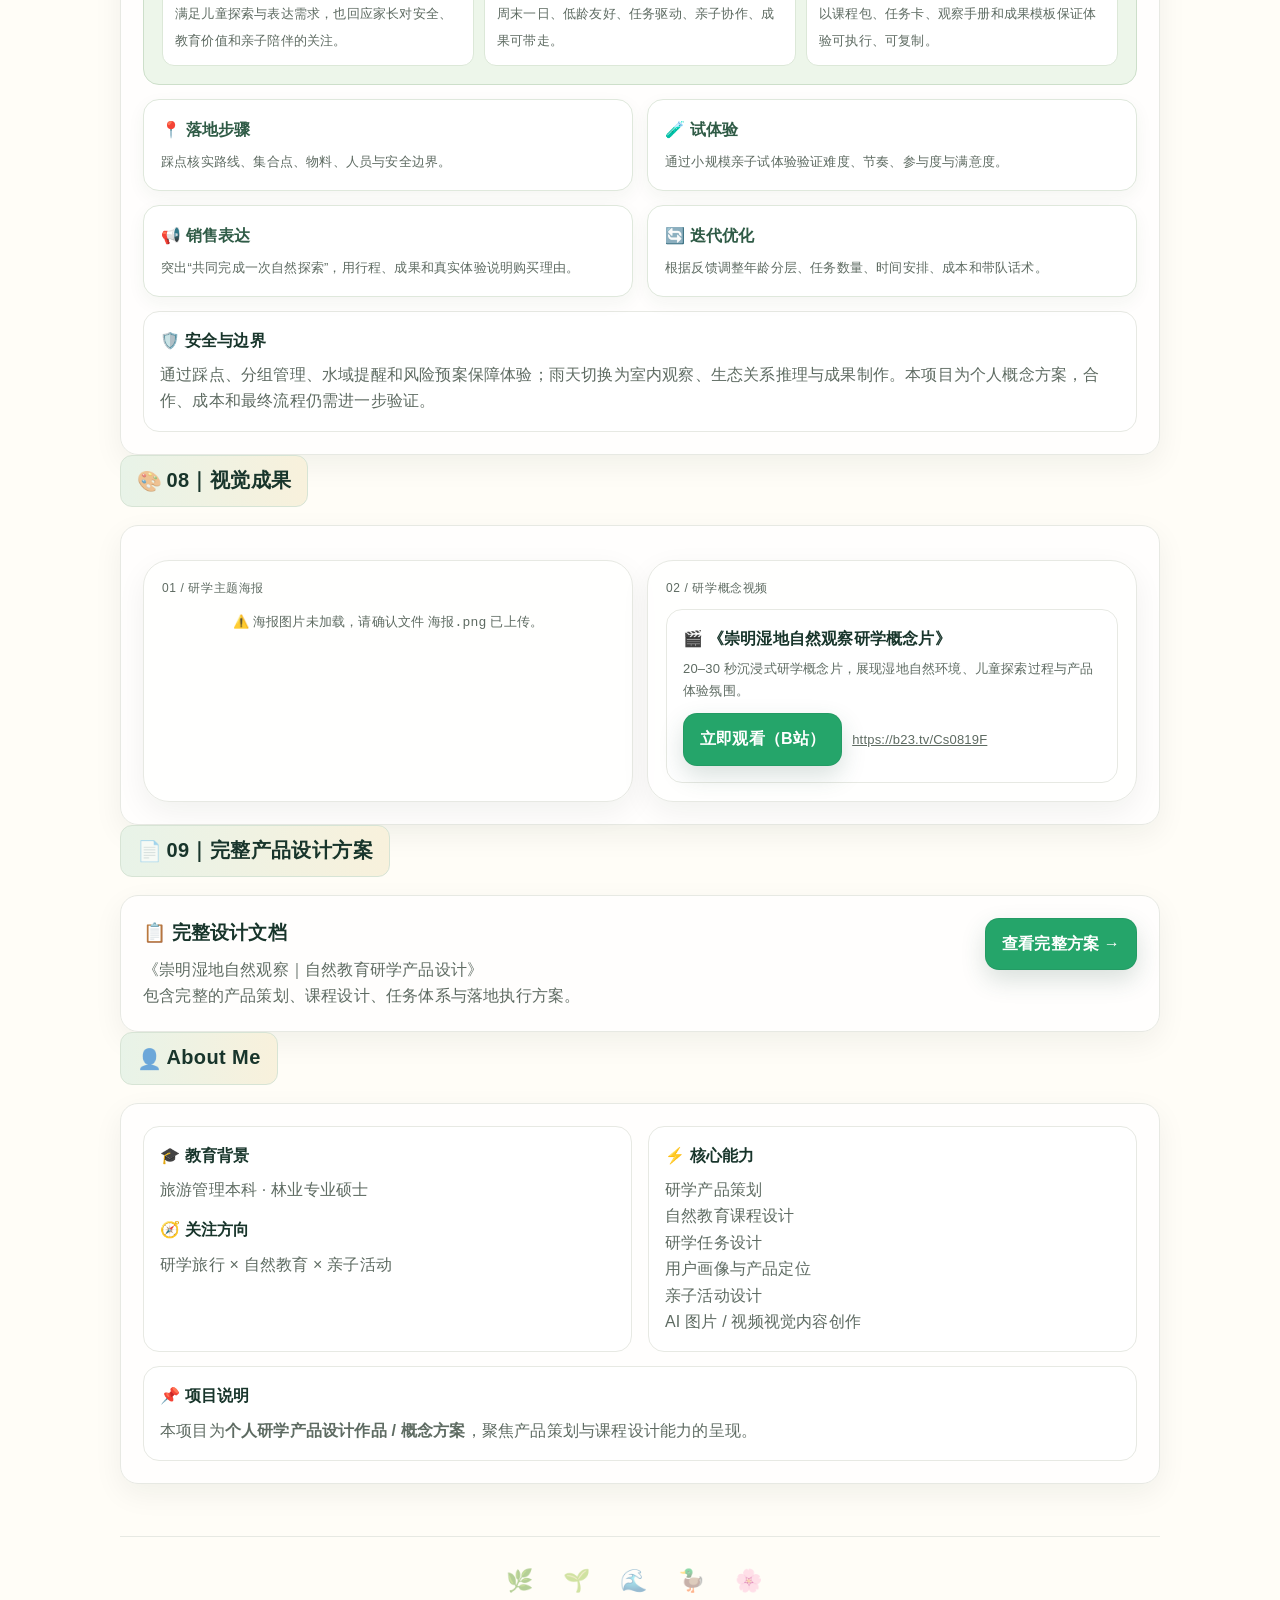
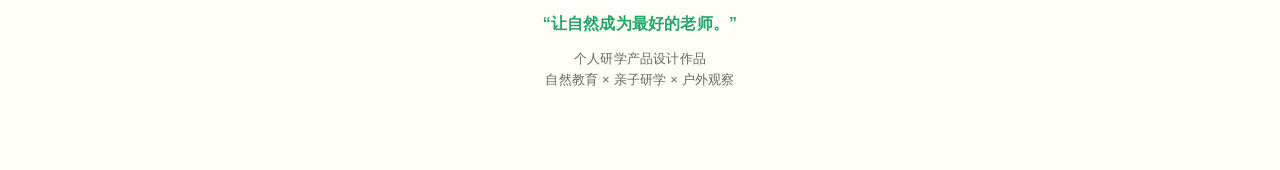
==== commit ed4d0156: "Add files via upload" ====
--- a/index.html
+++ b/index.html
@@ -1,21 +1,31 @@
 <!doctype html>
 <html lang="zh-CN">
+
 <head>
     <meta charset="utf-8" />
     <meta name="viewport" content="width=device-width,initial-scale=1" />
     <title>个人研学产品作品集｜崇明湿地自然观察</title>
+
     <style>
+        /* ===== 基础变量 ===== */
         :root {
-            --bg: #fbfaf6;
-            --ink: #1e2a22;
+            --sky: #dff3ff;
+            --sun: #fff1b8;
+            --coral: #ffd9c7;
+            --lavender: #eee4ff;
+            --mint: #dff8ee;
+            --bg: #fffdf7;
+            --ink: #18352b;
             --muted: #5e6b62;
             --line: #e7e9e3;
-            --green: #2f5b46;
+            --green: #25a56a;
             --chip: #eef3ee;
             --shadow: 0 10px 30px rgba(18, 30, 22, .06);
             --radius: 18px;
             --max: 1080px;
         }
+
+        /* ===== 重置 & 全局 ===== */
         * {
             box-sizing: border-box;
         }
@@ -44,8 +54,9 @@
             padding: 48px 20px 80px;
         }
 
+        /* ===== Hero ===== */
         .hero {
-            padding: 34px 34px 28px;
+            padding: 48px 48px 40px;
             border: 1px solid var(--line);
             background: rgba(255, 255, 255, .72);
             backdrop-filter: blur(6px);
@@ -63,59 +74,127 @@
             mask: radial-gradient(900px 360px at 10% 0%, black 40%, transparent 70%);
             opacity: .85;
         }
+
+        /* ===== 首页左右布局 ===== */
+        .heroFlex {
+            display: flex;
+            gap: 44px;
+            align-items: stretch;
+            position: relative;
+            z-index: 1;
+        }
+        .heroLeft {
+            flex: 1 1 58%;
+            min-width: 0;
+            display: flex;
+            flex-direction: column;
+            justify-content: center;
+        }
+        .heroRight {
+            flex: 0 0 36%;
+            min-width: 0;
+            display: flex;
+            align-items: center;
+        }
+        .heroRight img {
+            width: 100%;
+            height: auto;
+            aspect-ratio: 4 / 3;
+            object-fit: cover;
+            border-radius: 20px;
+            border: 1px solid var(--line);
+            box-shadow: 0 16px 40px rgba(18, 30, 22, .08);
+            display: block;
+            background: #fff;
+            transition: transform .3s ease;
+        }
+        .heroRight img:hover {
+            transform: scale(1.01);
+        }
+
+        @media (max-width: 860px) {
+            .hero {
+                padding: 28px 20px 24px;
+            }
+            .heroFlex {
+                flex-direction: column;
+                gap: 28px;
+            }
+            .heroRight {
+                flex: 1 1 auto;
+            }
+            .heroRight img {
+                aspect-ratio: 16 / 9;
+            }
+        }
+        @media (max-width: 600px) {
+            .hero {
+                padding: 20px 16px;
+            }
+            .float-deco {
+                display: none;
+            }
+            .heroRight img {
+                aspect-ratio: 4 / 3;
+            }
+        }
+
+        /* ===== 左侧文字 ===== */
         .kicker {
             display: flex;
             flex-wrap: wrap;
             gap: 10px;
-            margin: 0 0 14px;
+            margin: 0 0 16px;
             position: relative;
         }
         .pill {
             font-size: 13px;
-            padding: 7px 10px;
+            padding: 7px 14px;
             border: 1px solid var(--line);
             background: rgba(238, 243, 238, .65);
             color: var(--muted);
             border-radius: 999px;
+            letter-spacing: .3px;
         }
         .hero h1 {
-            margin: 6px 0 8px;
-            font-size: 34px;
-            line-height: 1.18;
+            margin: 0 0 10px;
+            font-size: 38px;
+            line-height: 1.2;
             letter-spacing: .6px;
             position: relative;
         }
         .subtitle {
-            margin: 0 0 18px;
-            font-size: 16px;
+            margin: 0 0 28px;
+            font-size: 17px;
             color: var(--muted);
             position: relative;
-        }
-
-        .heroGrid {
-            display: grid;
-            grid-template-columns: 1fr;
-            gap: 18px;
-            margin-top: 18px;
-            position: relative;
-        }
-
-        .quoteCard {
-            border: 1px solid var(--line);
+            letter-spacing: .4px;
+        }
+
+        .coreBlock {
+            border: none;
+            background: rgba(255, 255, 255, .50);
+            backdrop-filter: blur(2px);
             border-radius: var(--radius);
-            background: rgba(255, 255, 255, .78);
-            padding: 18px;
-        }
-        .quoteCard .label {
+            padding: 24px 28px;
+            box-shadow: 0 4px 20px rgba(18, 30, 22, .04);
+            border-left: 5px solid var(--green);
+            transition: box-shadow .3s ease;
+        }
+        .coreBlock:hover {
+            box-shadow: 0 8px 30px rgba(18, 30, 22, .08);
+        }
+        .coreLabel {
             font-size: 12px;
             color: var(--muted);
-            letter-spacing: .6px;
+            letter-spacing: .8px;
             text-transform: uppercase;
-            margin-bottom: 10px;
+            margin-bottom: 8px;
+            font-weight: 600;
         }
         .coreQ {
-            font-size: 18px;
-            margin: 0;
+            font-size: 20px;
+            margin: 6px 0 0;
         }
         .coreQ b {
             color: var(--green);
@@ -125,36 +204,165 @@
             display: flex;
             flex-wrap: wrap;
             gap: 8px;
-            margin-top: 12px;
+            margin-top: 14px;
         }
         .chip {
             font-size: 13px;
-            padding: 6px 10px;
+            padding: 6px 12px;
             border-radius: 999px;
             background: var(--chip);
             border: 1px solid var(--line);
             color: var(--muted);
         }
-
-        .section {
-            margin-top: 42px;
-        }
+        .metaInfo {
+            margin: 16px 0 0;
+            font-size: 13px;
+            color: var(--muted);
+            padding-top: 14px;
+            border-top: 1px dashed var(--line);
+        }
+        .metaInfo .strong {
+            font-weight: 700;
+            color: var(--green);
+        }
+
+        /* ===== 漂浮装饰 ===== */
+        .float-deco {
+            position: absolute;
+            pointer-events: none;
+            border-radius: 50%;
+            opacity: .30;
+            z-index: 0;
+        }
+        .float-deco--1 {
+            width: 80px;
+            height: 80px;
+            background: radial-gradient(circle at 30% 30%, #b5d6b0, transparent 70%);
+            top: -30px;
+            right: 8%;
+            animation: floatA 12s ease-in-out infinite alternate;
+        }
+        .float-deco--2 {
+            width: 50px;
+            height: 50px;
+            background: radial-gradient(circle at 40% 40%, #d4e8c0, transparent 70%);
+            bottom: 20px;
+            left: 4%;
+            animation: floatB 10s ease-in-out infinite alternate;
+        }
+        .float-deco--3 {
+            width: 28px;
+            height: 28px;
+            background: radial-gradient(circle at 50% 50%, #c5dfc0, transparent 70%);
+            top: 30%;
+            left: 2%;
+            animation: floatA 8s ease-in-out infinite alternate;
+        }
+        .float-deco--4 {
+            width: 36px;
+            height: 36px;
+            background: radial-gradient(circle at 30% 30%, #e8f0d0, transparent 70%);
+            bottom: 25%;
+            right: 2%;
+            animation: floatB 14s ease-in-out infinite alternate;
+        }
+        @keyframes floatA {
+            0% {
+                transform: translate(0, 0) scale(1) rotate(0deg);
+            }
+            100% {
+                transform: translate(14px, -20px) scale(1.1) rotate(14deg);
+            }
+        }
+        @keyframes floatB {
+            0% {
+                transform: translate(0, 0) scale(1) rotate(0deg);
+            }
+            100% {
+                transform: translate(-12px, 18px) scale(1.05) rotate(-12deg);
+            }
+        }
+
+        /* ===== 叶子装饰 ===== */
+        .leaf-deco {
+            display: inline-block;
+            width: 20px;
+            height: 20px;
+            background: linear-gradient(135deg, #7bb87b, #4a8f5c);
+            border-radius: 0 50% 50% 50%;
+            transform: rotate(-12deg);
+            margin-right: 8px;
+            opacity: .75;
+            vertical-align: middle;
+        }
+
+        /* ===== 标题底纹 ===== */
         .secHead {
+            justify-content: flex-start;
+            align-items: center;
+            margin-bottom: 18px;
             display: flex;
-            align-items: flex-end;
-            justify-content: space-between;
-            gap: 16px;
-            margin-bottom: 14px;
+            flex-wrap: wrap;
+            gap: 10px;
         }
         .secTitle {
-            margin: 0;
+            display: inline-block;
+            width: max-content;
+            max-width: 100%;
+            padding: 8px 16px;
+            border-radius: 12px;
+            background: linear-gradient(90deg, #e8f3e8, #f8f1dc);
+            border: 1px solid #d7e4d5;
+            box-shadow: none;
+            position: relative;
             font-size: 20px;
             letter-spacing: .4px;
-        }
-        .secHint {
-            display: none;
-        }
-
+            margin: 0;
+        }
+        .secTitle:before,
+        .secTitle:after {
+            display: none !important;
+            content: none !important;
+        }
+
+        .section:nth-of-type(2) .secTitle {
+            background: #f7e8d5;
+            border-color: #e7c9a7;
+        }
+        .section:nth-of-type(3) .secTitle {
+            background: #e6edf7;
+            border-color: #c2d2e8;
+        }
+        .section:nth-of-type(4) .secTitle {
+            background: #f4e5ef;
+            border-color: #dfbfd2;
+        }
+        .section:nth-of-type(5) .secTitle {
+            background: #e8f1e6;
+            border-color: #c7dcc1;
+        }
+        .section:nth-of-type(6) .secTitle {
+            background: #fff0cf;
+            border-color: #ead39b;
+        }
+        .section:nth-of-type(7) .secTitle {
+            background: #e8e5f4;
+            border-color: #ccc5e5;
+        }
+        .section:nth-of-type(8) .secTitle {
+            background: #e0f0e8;
+            border-color: #b8d5c5;
+        }
+        .section:nth-of-type(9) .secTitle {
+            background: #f5efe0;
+            border-color: #ddd0b8;
+        }
+        .section:nth-of-type(10) .secTitle {
+            background: #e8f0ea;
+            border-color: #c5d8cc;
+        }
+
+        /* ===== 卡片 ===== */
         .card {
             border: 1px solid var(--line);
             border-radius: var(--radius);
@@ -172,7 +380,6 @@
                 grid-template-columns: 1fr;
             }
         }
-
         .box {
             border: 1px solid var(--line);
             border-radius: 16px;
@@ -190,7 +397,101 @@
             font-weight: 700;
             color: var(--green);
         }
-
+        .flow {
+            font-size: 18px;
+            margin: 8px 0 0;
+            letter-spacing: .3px;
+        }
+        .flow span {
+            color: var(--green);
+            font-weight: 700;
+        }
+
+        /* ===== 竞品 ===== */
+        .competitorGrid {
+            display: grid;
+            grid-template-columns: repeat(3, 1fr);
+            gap: 14px;
+            margin-top: 14px;
+        }
+        .competitor {
+            background: #fffdf8;
+            border: 2px solid #d8cdbd;
+            border-radius: 10px;
+            padding: 18px;
+            position: relative;
+            box-shadow: 5px 5px 0 #eee3d4;
+        }
+        .competitor:before {
+            content: "";
+            position: absolute;
+            left: 10px;
+            top: 10px;
+            width: 12px;
+            height: 12px;
+            border: 2px solid #b9a991;
+            background: #f7e8d5;
+        }
+        .competitor h3 {
+            margin: 0 0 10px;
+            padding-left: 22px;
+            font-size: 16px;
+            color: #355c48;
+        }
+        .competitor p {
+            margin: 7px 0;
+            color: #5e6b62;
+            font-size: 13px;
+        }
+        .competitor b {
+            color: #273f32;
+        }
+        .marketConclusion {
+            margin-top: 16px;
+            padding: 16px 18px;
+            background: #eef5ea;
+            border: 2px dashed #9db995;
+            border-radius: 10px;
+            position: relative;
+        }
+        .marketConclusion:after {
+            content: "□  □  □";
+            position: absolute;
+            right: 14px;
+            bottom: 8px;
+            color: #9db995;
+            letter-spacing: 5px;
+            font-size: 18px;
+        }
+        .doodleRow {
+            display: flex;
+            gap: 10px;
+            flex-wrap: wrap;
+            margin: 12px 0 0;
+        }
+        .doodleBox {
+            border: 2px solid #c7d8c2;
+            background: #f7fbf3;
+            padding: 8px 12px;
+            border-radius: 7px;
+            font-size: 13px;
+            color: #49664d;
+        }
+
+        @media(max-width:800px) {
+            .competitorGrid {
+                grid-template-columns: 1fr;
+            }
+            .secTitle {
+                font-size: 18px;
+                padding: 7px 12px;
+            }
+            .hero h1 {
+                font-size: 30px;
+            }
+        }
+
+        /* ===== 对比 ===== */
         .compare {
             display: grid;
             grid-template-columns: 1fr 1fr;
@@ -208,16 +509,8 @@
             background: #fff;
             padding: 16px;
         }
-        .flow {
-            font-size: 18px;
-            margin: 8px 0 0;
-            letter-spacing: .3px;
-        }
-        .flow span {
-            color: var(--green);
-            font-weight: 700;
-        }
-
+
+        /* ===== 路径步骤 ===== */
         .path4 {
             display: grid;
             grid-template-columns: repeat(4, 1fr);
@@ -240,6 +533,7 @@
             background: #fff;
             padding: 14px;
             min-height: 126px;
+            position: relative;
         }
         .step .no {
             font-weight: 800;
@@ -256,7 +550,13 @@
             font-size: 13px;
             color: var(--muted);
         }
-
+        .step-icon {
+            font-size: 22px;
+            display: block;
+            margin-bottom: 4px;
+        }
+
+        /* ===== 媒体 ===== */
         .mediaBlock {
             border: 1px solid var(--line);
             border-radius: calc(var(--radius) + 8px);
@@ -280,7 +580,7 @@
             background: #fff;
         }
 
-        /* 湿地实景网格 */
+        /* ===== 画廊 ===== */
         .galleryGrid {
             display: grid;
             grid-template-columns: 1fr 1fr;
@@ -301,6 +601,7 @@
             }
         }
 
+        /* ===== 逻辑区 ===== */
         .logic {
             border: 1px solid rgba(47, 91, 70, .22);
             background: linear-gradient(180deg, rgba(238, 243, 238, .66), rgba(255, 255, 255, .88));
@@ -325,6 +626,8 @@
             margin: 6px 0 0;
             font-size: 18px;
         }
+
+        /* ===== 三角卡片 ===== */
         .tri {
             display: grid;
             grid-template-columns: 1fr;
@@ -384,8 +687,10 @@
             color: rgba(47, 91, 70, .65);
             font-weight: 900;
             letter-spacing: 1px;
-        }
-
+            font-size: 20px;
+        }
+
+        /* ===== 目标 ===== */
         .goals {
             display: grid;
             grid-template-columns: 1fr 1fr;
@@ -424,6 +729,7 @@
             font-weight: 900;
         }
 
+        /* ===== 时间线 ===== */
         .timeline {
             display: grid;
             grid-template-columns: 1fr 1fr;
@@ -440,6 +746,7 @@
             background: #fff;
             border-radius: 16px;
             padding: 14px;
+            position: relative;
         }
         .tTime {
             font-weight: 900;
@@ -457,6 +764,7 @@
             font-size: 13px;
         }
 
+        /* ===== 任务 ===== */
         .task3 {
             display: grid;
             grid-template-columns: repeat(3, 1fr);
@@ -473,6 +781,7 @@
             background: #fff;
             border-radius: 18px;
             padding: 16px;
+            position: relative;
         }
         .task .head {
             display: flex;
@@ -508,7 +817,13 @@
         .kv b {
             color: var(--ink);
         }
-
+        .task-icon {
+            font-size: 28px;
+            display: block;
+            margin-bottom: 6px;
+        }
+
+        /* ===== 视觉成果双栏 ===== */
         .visual2 {
             display: grid;
             grid-template-columns: 1fr 1fr;
@@ -521,13 +836,14 @@
             }
         }
 
-        .pdfBlock {
+        /* ===== 方案详情链接 ===== */
+        .planBlock {
             display: flex;
             gap: 14px;
             align-items: flex-start;
             flex-wrap: wrap;
         }
-        .pdfInfo {
+        .planInfo {
             flex: 1 1 420px;
             min-width: 280px;
         }
@@ -546,12 +862,94 @@
             filter: brightness(.98);
         }
 
+        /* ===== 学习成果 ===== */
+        .learningGrid,
+        .landingGrid {
+            display: grid;
+            grid-template-columns: repeat(2, minmax(0, 1fr));
+            gap: 14px;
+            margin-top: 14px;
+        }
+        .learningBox,
+        .landingBox {
+            border: 1px solid #dfe8dc;
+            border-radius: 16px;
+            background: #fff;
+            padding: 17px;
+            box-shadow: 0 6px 18px rgba(40, 70, 45, .05);
+        }
+        .learningBox h3,
+        .landingBox h3 {
+            margin: 0 0 8px;
+            font-size: 16px;
+            color: #2f5b46;
+        }
+        .learningBox p,
+        .landingBox p {
+            margin: 0;
+            color: #5e6b62;
+            font-size: 13px;
+        }
+
+        .productValue {
+            margin-top: 14px;
+            border: 1px solid #cddfca;
+            border-radius: 16px;
+            padding: 18px;
+            background: #edf6ea;
+        }
+        .productValue h3 {
+            margin: 0 0 10px;
+            color: #2f5b46;
+        }
+        .productValueGrid {
+            display: grid;
+            grid-template-columns: repeat(3, minmax(0, 1fr));
+            gap: 10px;
+        }
+        .productValueItem {
+            background: #fff;
+            border: 1px solid #dce8d8;
+            border-radius: 12px;
+            padding: 12px;
+        }
+        .productValueItem b {
+            display: block;
+            color: #2f5b46;
+            margin-bottom: 5px;
+        }
+        .productValueItem span {
+            font-size: 13px;
+            color: #5e6b62;
+        }
+        @media(max-width:700px) {
+            .learningGrid,
+            .landingGrid,
+            .productValueGrid {
+                grid-template-columns: 1fr;
+            }
+            .secTitle {
+                font-size: 18px;
+                padding: 7px 12px;
+            }
+        }
+
+        /* ===== 底部 ===== */
         .footer {
             margin-top: 52px;
             padding-top: 26px;
             border-top: 1px solid var(--line);
             color: var(--muted);
             text-align: center;
+            position: relative;
+        }
+        .footer:before {
+            content: "🌿  🌱  🌊  🦆  🌸";
+            display: block;
+            font-size: 22px;
+            letter-spacing: 12px;
+            margin-bottom: 12px;
+            opacity: .45;
         }
         .footer .line1 {
             font-weight: 900;
@@ -563,6 +961,57 @@
             margin: 0;
             font-size: 13px;
         }
+
+        /* ===== 装饰 ===== */
+        .wave-deco {
+            display: flex;
+            gap: 6px;
+            align-items: center;
+            margin: 6px 0 2px;
+            opacity: .35;
+        }
+        .wave-deco span {
+            display: inline-block;
+            width: 8px;
+            height: 8px;
+            border-radius: 50%;
+            background: #7baa7b;
+        }
+        .wave-deco span:nth-child(2) {
+            width: 12px;
+            height: 12px;
+            background: #5a9e6a;
+        }
+        .wave-deco span:nth-child(4) {
+            width: 10px;
+            height: 10px;
+            background: #8fc98f;
+        }
+        .wave-deco span:nth-child(6) {
+            width: 14px;
+            height: 14px;
+            background: #4a8f5c;
+        }
+        .flower-deco {
+            display: inline-block;
+            font-size: 20px;
+            margin-right: 4px;
+            opacity: .6;
+            vertical-align: middle;
+        }
+        .dot-border {
+            display: flex;
+            gap: 4px;
+            margin-top: 10px;
+            opacity: .3;
+        }
+        .dot-border span {
+            display: inline-block;
+            width: 6px;
+            height: 6px;
+            border-radius: 50%;
+            background: #7baa7b;
+        }
     </style>
 </head>
 
@@ -571,37 +1020,61 @@
 
         <!-- ========== 顶部区域 ========== -->
         <header class="hero">
-            <div class="kicker">
-                <span class="pill">研学产品策划</span>
-                <span class="pill">研学课程设计</span>
-                <span class="pill">自然教育课程研发</span>
-                <span class="pill">亲子研学产品设计</span>
-            </div>
-
-            <h1>个人研学产品作品集<br />崇明湿地自然观察</h1>
-            <p class="subtitle">自然教育 × 亲子研学 × 户外观察</p>
-
-            <div class="heroGrid">
-                <div class="quoteCard">
-                    <div class="label">核心项目</div>
-                    <p style="margin:0 0 8px;">
-                        <b>《崇明湿地自然观察》</b><br />
-                        一日亲子自然研学产品设计
-                    </p>
-                    <p class="coreQ">核心问题：<b>“为什么湿地里有这么多生命？”</b></p>
-
-                    <div class="chips">
-                        <span class="chip">用户洞察</span>
-                        <span class="chip">产品定位</span>
-                        <span class="chip">课程设计</span>
-                        <span class="chip">任务设计</span>
-                        <span class="chip">亲子协作</span>
-                        <span class="chip">自然观察</span>
-                    </div>
-
-                    <p class="muted" style="margin:14px 0 0; font-size:13px;">
-                        项目类型：<span class="strong">个人研学产品设计作品</span>（概念方案）<br />
-                        设计方向：<span class="strong">研学产品策划 / 自然教育课程设计</span>
+            <!-- 轻量插图：漂浮装饰 -->
+            <div class="float-deco float-deco--1"></div>
+            <div class="float-deco float-deco--2"></div>
+            <div class="float-deco float-deco--3"></div>
+            <div class="float-deco float-deco--4"></div>
+
+            <!-- 左右两栏布局 -->
+            <div class="heroFlex">
+                <!-- 左侧：文字信息 -->
+                <div class="heroLeft">
+                    <div class="kicker">
+                        <span class="pill">🌿 研学产品策划</span>
+                        <span class="pill">🌱 研学课程设计</span>
+                        <span class="pill">🌸 自然教育课程研发</span>
+                        <span class="pill">🦆 亲子研学产品设计</span>
+                    </div>
+
+                    <h1>
+                        <span class="leaf-deco"></span>
+                        个人研学产品作品集
+                        <br />崇明湿地自然观察
+                    </h1>
+                    <p class="subtitle">自然教育 × 亲子研学 × 户外观察</p>
+
+                    <!-- 核心信息区块 -->
+                    <div class="coreBlock">
+                        <div class="coreLabel">🌊 核心项目</div>
+                        <p style="margin:0 0 6px; font-size:17px; font-weight:600;">
+                            《崇明湿地自然观察》
+                            <span style="font-weight:400; color:var(--muted); font-size:15px;">｜一日亲子自然研学产品设计</span>
+                        </p>
+                        <p class="coreQ">核心问题：<b>“为什么湿地里有这么多生命？”</b></p>
+
+                        <div class="chips">
+                            <span class="chip">🔍 用户洞察</span>
+                            <span class="chip">🎯 产品定位</span>
+                            <span class="chip">📋 课程设计</span>
+                            <span class="chip">📌 任务设计</span>
+                            <span class="chip">🤝 亲子协作</span>
+                            <span class="chip">🌿 自然观察</span>
+                        </div>
+
+                        <div class="metaInfo">
+                            项目类型：<span class="strong">个人研学产品设计作品</span>（概念方案）<br />
+                            设计方向：<span class="strong">研学产品策划 / 自然教育课程设计</span>
+                        </div>
+                    </div>
+                </div>
+
+                <!-- 右侧：图片（001.jpg） -->
+                <div class="heroRight">
+                    <img src="001.jpg?v=4" alt="崇明湿地自然实景"
+                         onerror="this.style.display='none'; this.nextElementSibling.style.display='block';" />
+                    <p style="display:none; margin:0; padding:20px; text-align:center; color:var(--muted); font-size:14px; background:#fafafa; border-radius:16px; border:1px solid var(--line); width:100%;">
+                        ⚠️ 未找到 001.jpg，请确认图片已放在HTML文件同目录下。
                     </p>
                 </div>
             </div>
@@ -610,23 +1083,22 @@
         <!-- ========== 项目概述 ========== -->
         <section class="section" id="overview">
             <div class="secHead">
-                <h2 class="secTitle">项目概述</h2>
-            </div>
-
+                <h2 class="secTitle"><span class="flower-deco">🌱</span>项目概述</h2>
+            </div>
             <div class="card">
                 <div class="twoCol">
                     <div class="box">
-                        <h3>基础信息</h3>
+                        <h3>📋 基础信息</h3>
                         <p class="muted" style="margin:0;">
                             <b>项目名称：</b>《崇明湿地自然观察》<br />
                             <b>产品类型：</b>一日亲子自然研学<br />
-                            <b>目标用户：</b>上海 3–12 岁亲子家庭<br />
+                            <b>目标用户：</b>5–10 岁亲子家庭<br />
                             <b>核心场景：</b>崇明湿地
                         </p>
-                    </div>
-
+                        <div class="dot-border"><span></span><span></span><span></span><span></span><span></span></div>
+                    </div>
                     <div class="box">
-                        <h3>核心设计</h3>
+                        <h3>🎯 核心设计</h3>
                         <p class="muted" style="margin:0;">
                             以真实湿地为学习场景，通过<strong>自然观察</strong>、<strong>问题探究</strong>、<strong>生态推理</strong>、<strong>成果创作</strong>与<strong>表达反思</strong>，让儿童从“看自然”走向“理解自然”。
                         </p>
@@ -641,37 +1113,34 @@
         <!-- ========== 01｜项目背景 & 用户洞察 ========== -->
         <section class="section" id="s01">
             <div class="secHead">
-                <h2 class="secTitle">01｜项目背景 &amp; 用户洞察</h2>
-            </div>
-
+                <h2 class="secTitle"><span class="flower-deco">🔍</span>01｜项目背景 &amp; 用户洞察</h2>
+            </div>
             <div class="card">
                 <div class="box" style="margin-bottom:14px;">
-                    <h3>为什么设计这款产品？</h3>
+                    <h3>💡 为什么设计这款产品？</h3>
                     <p class="muted" style="margin:0;">
                         城市儿童与自然环境接触有限，传统亲子自然旅行容易停留在“看景 → 听讲 → 打卡”的浅层体验，而儿童真正缺少的是<strong>观察自然、提出问题、理解自然关系</strong>的机会。<br /><br />
                         因此，我尝试将真实湿地环境转化为一个<strong>可观察、可探索、可提问、可推理、可表达</strong>的自然教育课堂。
                     </p>
                 </div>
-
                 <div class="twoCol">
                     <div class="box">
-                        <h3>儿童用户</h3>
+                        <h3>🧒 儿童用户</h3>
                         <p class="muted" style="margin:0;">
                             <b>特征：</b>好奇心强，但缺乏逻辑引导，难以建立系统认知。<br />
                             <b>核心需求：</b><span class="strong">探索、发现、动手、参与、表达</span>。
                         </p>
                     </div>
                     <div class="box">
-                        <h3>家长用户</h3>
+                        <h3>👨‍👩‍👦 家长用户</h3>
                         <p class="muted" style="margin:0;">
                             <b>核心关注：</b>安全、教育价值、亲子体验、成果反馈。<br />
                             <b>核心期望：</b>希望孩子在自然中学会观察、发现问题并形成独立思考。
                         </p>
                     </div>
                 </div>
-
                 <div class="box" style="margin-top:14px;">
-                    <h3>设计机会</h3>
+                    <h3>✨ 设计机会</h3>
                     <p class="muted" style="margin:0;">
                         将真实湿地环境转化为<strong>可观察、可探索、可提问、可推理、可表达</strong>的沉浸式自然教育课堂。
                     </p>
@@ -679,30 +1148,64 @@
             </div>
         </section>
 
-        <!-- ========== 02｜产品定位 & 设计理念 ========== -->
+        <!-- ========== 02｜市场观察与竞品启发 ========== -->
+        <section class="section" id="market">
+            <div class="secHead">
+                <h2 class="secTitle"><span class="flower-deco">📊</span>02｜市场观察与竞品启发</h2>
+            </div>
+            <div class="card">
+                <p class="muted" style="margin:0 0 12px;">崇明已有生态研学、亲子研学与湿地游览类产品。本项目不重复做“景点介绍”，而是从<strong>低龄亲子、周末一日、任务探索、亲子协作、成果表达</strong>切入。</p>
+                <div class="competitorGrid">
+                    <div class="competitor">
+                        <h3>🌿 西沙湿地—明珠湖生物多样性研学</h3>
+                        <p><b>主要价值：</b>依托湿地生态资源，突出生物多样性与自然知识。</p>
+                        <p><b>产品启发：</b>把自然知识转化为可参与、可完成的观察任务。</p>
+                    </div>
+                    <div class="competitor">
+                        <h3>🌾 光明田园自然农业科技研学营</h3>
+                        <p><b>主要价值：</b>融合自然、农业与连续体验，强调亲子参与。</p>
+                        <p><b>产品启发：</b>关注完整体验、活动节奏与产品包装，而不只是单个知识点。</p>
+                    </div>
+                    <div class="competitor">
+                        <h3>🦢 东滩湿地亲子线路</h3>
+                        <p><b>主要价值：</b>以观鸟、湿地游览和亲子活动形成自然体验。</p>
+                        <p><b>产品启发：</b>在景点组合之外，增加明确任务、亲子协作与可带走的成果。</p>
+                    </div>
+                </div>
+                <div class="marketConclusion">
+                    <b>🎯 本项目的产品机会：</b>将“看湿地”转化为“完成一次自然探索”，让孩子有任务、家长看得见过程，产品形成可传播的体验成果。
+                </div>
+                <div class="doodleRow">
+                    <span class="doodleBox">□ 用户需求</span>
+                    <span class="doodleBox">□ 竞品观察</span>
+                    <span class="doodleBox">□ 产品机会</span>
+                    <span class="doodleBox">□ 差异化定位</span>
+                </div>
+            </div>
+        </section>
+
+        <!-- ========== 03｜产品定位 & 设计理念 ========== -->
         <section class="section" id="s02">
             <div class="secHead">
-                <h2 class="secTitle">02｜产品定位 &amp; 设计理念</h2>
-            </div>
-
+                <h2 class="secTitle"><span class="flower-deco">🎯</span>03｜产品定位 &amp; 设计理念</h2>
+            </div>
             <div class="card">
                 <div class="box">
-                    <h3>产品定位</h3>
+                    <h3>📍 产品定位</h3>
                     <p class="muted" style="margin:0;">
                         面向亲子家庭打造的湿地自然探索型一日研学产品，打破传统观光模式，通过<strong>沉浸式体验</strong>与<strong>深度探究</strong>，让孩子在真实的自然场景中建立对生态系统的认知与热爱。
                     </p>
                 </div>
-
                 <div class="compare">
                     <div class="col">
-                        <h3 style="margin:0 0 8px;">普通自然旅行</h3>
+                        <h3 style="margin:0 0 8px;">🚶 普通自然旅行</h3>
                         <p class="flow" style="margin:0;">看景 → 听讲 → 拍照打卡</p>
                         <p class="muted" style="margin:10px 0 0; font-size:13px;">
                             体验以“接收信息”为主，难形成结构化理解与可迁移能力。
                         </p>
                     </div>
                     <div class="col">
-                        <h3 style="margin:0 0 8px;">本产品</h3>
+                        <h3 style="margin:0 0 8px;">🌟 本产品</h3>
                         <p class="flow" style="margin:0;">
                             <span>观察</span> → <span>提问</span> → <span>推理</span> → <span>创作</span> → <span>表达</span>
                         </p>
@@ -711,32 +1214,34 @@
                         </p>
                     </div>
                 </div>
-
                 <div style="margin-top:14px;">
-                    <h3 style="margin:0 0 10px;">沉浸式学习路径</h3>
+                    <h3 style="margin:0 0 10px;">🌱 沉浸式学习路径</h3>
                     <div class="path4">
                         <div class="step">
+                            <span class="step-icon">👀</span>
                             <div class="no">01</div>
                             <h4>感知自然</h4>
                             <p>调动多感官，观察湿地动植物细节，建立直观认知。</p>
                         </div>
                         <div class="step">
+                            <span class="step-icon">❓</span>
                             <div class="no">02</div>
                             <h4>发现问题</h4>
                             <p>在探索中发现生态现象疑问，激发好奇心与探究欲。</p>
                         </div>
                         <div class="step">
+                            <span class="step-icon">🧩</span>
                             <div class="no">03</div>
                             <h4>理解规律</h4>
                             <p>探究生物依存关系，理解湿地生态系统运作逻辑。</p>
                         </div>
                         <div class="step">
+                            <span class="step-icon">💚</span>
                             <div class="no">04</div>
                             <h4>心生守护</h4>
                             <p>建立情感联结，从认知升华为行动，树立保护意识。</p>
                         </div>
                     </div>
-
                     <p style="margin:14px 0 0; font-weight:900; color:var(--green); font-size:18px;">
                         “让自然成为最好的老师。”
                     </p>
@@ -747,17 +1252,13 @@
         <!-- ========== 主题海报 ========== -->
         <section class="section" id="poster">
             <div class="secHead">
-                <h2 class="secTitle">主题海报</h2>
-            </div>
-
+                <h2 class="secTitle"><span class="flower-deco">🖼️</span>主题海报</h2>
+            </div>
             <div class="mediaBlock">
-                <!-- 图片名称已更新为 崇明湿地自然观察研学海报1.png，并加入版本号 ?v=1 -->
-                <img class="posterImg"
-                src="崇明湿地自然观察研学海报1.png?v=1"
-                alt="崇明湿地自然观察研学海报"
+                <img class="posterImg" src="海报.png?v=4" alt="崇明湿地自然观察研学海报"
                 onerror="this.style.display='none'; this.nextElementSibling.style.display='block';" />
                 <p style="display:none; margin:12px 0 0; color:var(--muted); font-size:13px; text-align:center;">
-                    ⚠️ 海报图片未加载，请确认文件 <code>崇明湿地自然观察研学海报1.png</code> 已上传至仓库根目录。
+                    ⚠️ 海报图片未加载，请确认文件 <code>海报.png</code> 已上传。
                 </p>
             </div>
         </section>
@@ -765,28 +1266,26 @@
         <!-- ========== 湿地实景 ========== -->
         <section class="section" id="gallery">
             <div class="secHead">
-                <h2 class="secTitle">湿地实景</h2>
-            </div>
-
+                <h2 class="secTitle"><span class="flower-deco">📸</span>湿地实景</h2>
+            </div>
             <div class="card">
                 <div class="galleryGrid">
-                    <img src="1.jpg" alt="崇明湿地实景 1" onerror="this.style.display='none';" />
-                    <img src="2.jpg" alt="崇明湿地实景 2" onerror="this.style.display='none';" />
-                    <img src="3.jpg" alt="崇明湿地实景 3" onerror="this.style.display='none';" />
-                    <img src="4.jpg" alt="崇明湿地实景 4" onerror="this.style.display='none';" />
+                    <img src="1.jpg?v=4" alt="崇明湿地实景 1" onerror="this.style.display='none';" />
+                    <img src="2.jpg?v=4" alt="崇明湿地实景 2" onerror="this.style.display='none';" />
+                    <img src="3.jpg?v=4" alt="崇明湿地实景 3" onerror="this.style.display='none';" />
+                    <img src="4.jpg?v=4" alt="崇明湿地实景 4" onerror="this.style.display='none';" />
                 </div>
                 <p class="muted" style="margin:12px 0 0; font-size:13px; text-align:center;">
-                    崇明湿地实景 · 自然观察与探索的现场
+                    🌾 崇明湿地实景 · 自然观察与探索的现场
                 </p>
             </div>
         </section>
 
-        <!-- ========== 03｜课程设计逻辑 ========== -->
+        <!-- ========== 04｜课程设计逻辑 ========== -->
         <section class="section" id="s03">
             <div class="secHead">
-                <h2 class="secTitle">03｜课程设计逻辑</h2>
-            </div>
-
+                <h2 class="secTitle"><span class="flower-deco">🧠</span>04｜课程设计逻辑</h2>
+            </div>
             <div class="logic">
                 <div>
                     <h2 style="margin:0;">一个核心问题贯穿全天</h2>
@@ -795,38 +1294,33 @@
                         以“问题—证据—关系”的学习路径，强化儿童的观察能力与系统思维，并将过程固化为可交付成果。
                     </p>
                 </div>
-
                 <div class="tri">
                     <div class="triCard">
                         <div class="triLeft">
                             <div class="no">01｜我发现了什么？</div>
-                            <div class="t">自然观察</div>
+                            <div class="t">🔍 自然观察</div>
                         </div>
                         <div class="triRight">
                             <span class="tag">能力</span>
                             <p><b>观察｜记录｜描述</b></p>
                         </div>
                     </div>
-
                     <div class="arrow">↓</div>
-
                     <div class="triCard">
                         <div class="triLeft">
                             <div class="no">02｜为什么会这样？</div>
-                            <div class="t">问题探究</div>
+                            <div class="t">❓ 问题探究</div>
                         </div>
                         <div class="triRight">
                             <span class="tag">能力</span>
                             <p><b>比较｜提问｜推理</b></p>
                         </div>
                     </div>
-
                     <div class="arrow">↓</div>
-
                     <div class="triCard">
                         <div class="triLeft">
                             <div class="no">03｜如果少了它，会发生什么？</div>
-                            <div class="t">生态关系</div>
+                            <div class="t">🌐 生态关系</div>
                         </div>
                         <div class="triRight">
                             <span class="tag">能力</span>
@@ -834,10 +1328,9 @@
                         </div>
                     </div>
                 </div>
-
                 <div class="goals">
                     <div class="goalBox">
-                        <h3 style="margin:0 0 6px;">学习目标进阶</h3>
+                        <h3 style="margin:0 0 6px;">📈 学习目标进阶</h3>
                         <div class="ladder">
                             <span class="node">认识自然</span>
                             <span class="down">↓</span>
@@ -846,9 +1339,8 @@
                             <span class="node">产生保护意识</span>
                         </div>
                     </div>
-
                     <div class="goalBox">
-                        <h3 style="margin:0 0 6px;">核心能力</h3>
+                        <h3 style="margin:0 0 6px;">⚡ 核心能力</h3>
                         <p style="margin:0; font-weight:900; color:var(--green);">
                             观察能力 · 问题意识 · 逻辑推理 · 系统思维 · 表达共情
                         </p>
@@ -857,12 +1349,11 @@
             </div>
         </section>
 
-        <!-- ========== 04｜一日研学体验路径 ========== -->
+        <!-- ========== 05｜一日研学体验路径 ========== -->
         <section class="section" id="s04">
             <div class="secHead">
-                <h2 class="secTitle">04｜一日研学体验路径</h2>
-            </div>
-
+                <h2 class="secTitle"><span class="flower-deco">⏳</span>05｜一日研学体验路径</h2>
+            </div>
             <div class="card">
                 <div class="box">
                     <h3 style="margin:0 0 8px;">课程主线</h3>
@@ -870,9 +1361,8 @@
                         <span>观察</span> → <span>提问</span> → <span>推理</span> → <span>创作</span> → <span>表达</span>
                     </p>
                 </div>
-
                 <div class="timeline">
-                    <div class="tItem"><p class="tTime">07:30–09:00</p><p class="tTitle">问题预热</p><p class="tDesc">激发问题意识</p></div>
+                    <div class="tItem"><p class="tTime">09:00–09:30</p><p class="tTitle">集合与问题预热</p><p class="tDesc">激发问题意识</p></div>
                     <div class="tItem"><p class="tTime">09:00–09:30</p><p class="tTitle">开营</p><p class="tDesc">建立课程主线</p></div>
                     <div class="tItem"><p class="tTime">09:30–11:00</p><p class="tTitle">任务一｜湿地侦探</p><p class="tDesc">观察｜记录｜提问</p></div>
                     <div class="tItem"><p class="tTime">11:00–12:00</p><p class="tTitle">任务二｜鸟儿为什么住在这里？</p><p class="tDesc">观察｜比较｜推理</p></div>
@@ -887,15 +1377,15 @@
             </div>
         </section>
 
-        <!-- ========== 05｜核心任务设计 ========== -->
+        <!-- ========== 06｜核心任务设计 ========== -->
         <section class="section" id="s05">
             <div class="secHead">
-                <h2 class="secTitle">05｜核心任务设计</h2>
-            </div>
-
+                <h2 class="secTitle"><span class="flower-deco">📌</span>06｜核心任务设计</h2>
+            </div>
             <div class="card">
                 <div class="task3">
                     <div class="task">
+                        <span class="task-icon">🔎</span>
                         <div class="head"><p class="name">湿地侦探</p><span class="badge">任务一</span></div>
                         <ul class="kv">
                             <li><b>任务：</b>寻找 3 种生物 + 2 种环境要素</li>
@@ -903,8 +1393,8 @@
                             <li><b>培养：</b><span class="strong">观察、记录、描述、提问</span></li>
                         </ul>
                     </div>
-
                     <div class="task">
+                        <span class="task-icon">🐦</span>
                         <div class="head"><p class="name">鸟儿的栖息谜题</p><span class="badge">任务二</span></div>
                         <ul class="kv">
                             <li><b>观察：</b>位置｜行为｜周围环境</li>
@@ -912,8 +1402,8 @@
                             <li><b>价值：</b>理解鸟类与栖息环境的关系。</li>
                         </ul>
                     </div>
-
                     <div class="task">
+                        <span class="task-icon">🌍</span>
                         <div class="head"><p class="name">生态连锁反应</p><span class="badge">任务三</span></div>
                         <ul class="kv">
                             <li><b>工具：</b>水｜植物｜昆虫｜鸟｜土壤</li>
@@ -922,7 +1412,6 @@
                         </ul>
                     </div>
                 </div>
-
                 <div class="box" style="margin-top:14px;">
                     <h3 style="margin:0 0 8px;">能力路径</h3>
                     <p style="margin:0; font-weight:900; color:var(--green); font-size:16px;">
@@ -932,91 +1421,94 @@
             </div>
         </section>
 
-        <!-- ========== 06｜学习成果 & 产品落地 ========== -->
+        <!-- ========== 07｜学习成果 & 产品落地 ========== -->
         <section class="section" id="s06">
             <div class="secHead">
-                <h2 class="secTitle">06｜学习成果 &amp; 产品落地</h2>
-            </div>
-
+                <h2 class="secTitle"><span class="flower-deco">📦</span>07｜学习成果 &amp; 产品落地</h2>
+            </div>
             <div class="card">
-                <div class="twoCol">
-                    <div class="box">
-                        <h3>学生端｜沉浸式自然探索</h3>
-                        <p class="muted" style="margin:0;">
-                            - 《湿地自然观察手册》<br />
-                            - “湿地生命关系”冰箱贴<br />
-                            - 成果分享
-                        </p>
-                    </div>
-                    <div class="box">
-                        <h3>教师端｜标准化教学支持</h3>
-                        <p class="muted" style="margin:0;">
-                            - 课程目标<br />
-                            - 活动流程<br />
-                            - 任务设计<br />
-                            - 安全方案<br />
-                            - Plan B
-                        </p>
-                    </div>
-                </div>
-
+                <div class="learningGrid">
+                    <div class="learningBox">
+                        <h3>📖 儿童成果</h3>
+                        <p>完成观察手册，记录发现、证据与问题；通过“湿地生命关系”成果卡表达自己的推理。</p>
+                    </div>
+                    <div class="learningBox">
+                        <h3>👀 家长感知</h3>
+                        <p>看见孩子从观察、提问到表达的过程，获得可回顾、可分享的亲子探索成果。</p>
+                    </div>
+                    <div class="learningBox">
+                        <h3>📋 课程交付</h3>
+                        <p>沉淀目标、流程、任务卡、材料清单、分组规则与雨天 Plan B，便于不同老师执行。</p>
+                    </div>
+                    <div class="learningBox">
+                        <h3>🔄 内容复用</h3>
+                        <p>核心问题、任务脚本和成果模板可延展为鸟类、季节变化、湿地保护及学校团体版本。</p>
+                    </div>
+                </div>
+                <div class="productValue">
+                    <h3>🏷️ 产品定位</h3>
+                    <div class="productValueGrid">
+                        <div class="productValueItem">
+                            <b>👨‍👩‍👦 用户价值</b>
+                            <span>满足儿童探索与表达需求，也回应家长对安全、教育价值和亲子陪伴的关注。</span>
+                        </div>
+                        <div class="productValueItem">
+                            <b>✨ 核心卖点</b>
+                            <span>周末一日、低龄友好、任务驱动、亲子协作、成果可带走。</span>
+                        </div>
+                        <div class="productValueItem">
+                            <b>📐 交付标准</b>
+                            <span>以课程包、任务卡、观察手册和成果模板保证体验可执行、可复制。</span>
+                        </div>
+                    </div>
+                </div>
+                <div class="landingGrid">
+                    <div class="landingBox">
+                        <h3>📍 落地步骤</h3>
+                        <p>踩点核实路线、集合点、物料、人员与安全边界。</p>
+                    </div>
+                    <div class="landingBox">
+                        <h3>🧪 试体验</h3>
+                        <p>通过小规模亲子试体验验证难度、节奏、参与度与满意度。</p>
+                    </div>
+                    <div class="landingBox">
+                        <h3>📢 销售表达</h3>
+                        <p>突出“共同完成一次自然探索”，用行程、成果和真实体验说明购买理由。</p>
+                    </div>
+                    <div class="landingBox">
+                        <h3>🔄 迭代优化</h3>
+                        <p>根据反馈调整年龄分层、任务数量、时间安排、成本和带队话术。</p>
+                    </div>
+                </div>
                 <div class="box" style="margin-top:14px;">
-                    <h3>产品端｜研学价值定位</h3>
-                    <p class="muted" style="margin:0;">
-                        - 用户画像<br />
-                        - 产品定位<br />
-                        - 活动逻辑<br />
-                        - 产品卖点
-                    </p>
-                </div>
-
-                <div class="twoCol" style="margin-top:14px;">
-                    <div class="box">
-                        <h3>安全保障</h3>
-                        <p class="muted" style="margin:0;">
-                            区域踩点｜活动边界｜分组管理｜水域安全｜风险提醒
-                        </p>
-                    </div>
-                    <div class="box">
-                        <h3>Plan B</h3>
-                        <p class="muted" style="margin:0;">
-                            <b>风险：</b>降雨｜高温｜大风<br />
-                            <b>方案：</b>室内观察 + 关系卡推理 + 图片/标本观察 + 成果制作
-                        </p>
-                    </div>
+                    <h3>🛡️ 安全与边界</h3>
+                    <p class="muted" style="margin:0;">通过踩点、分组管理、水域提醒和风险预案保障体验；雨天切换为室内观察、生态关系推理与成果制作。本项目为个人概念方案，合作、成本和最终流程仍需进一步验证。</p>
                 </div>
             </div>
         </section>
 
-        <!-- ========== 07｜视觉成果 ========== -->
+        <!-- ========== 08｜视觉成果 ========== -->
         <section class="section" id="s07">
             <div class="secHead">
-                <h2 class="secTitle">07｜视觉成果</h2>
-            </div>
-
+                <h2 class="secTitle"><span class="flower-deco">🎨</span>08｜视觉成果</h2>
+            </div>
             <div class="card">
                 <div class="visual2">
                     <div class="mediaBlock">
                         <p class="mediaLabel">01 / 研学主题海报</p>
-                        <!-- 同样更新为新文件名并加版本号 -->
-                        <img class="posterImg"
-                        src="崇明湿地自然观察研学海报1.png?v=1"
-                        alt="崇明湿地自然观察研学海报"
+                        <img class="posterImg" src="海报.png?v=4" alt="崇明湿地自然观察研学海报"
                         onerror="this.style.display='none'; this.nextElementSibling.style.display='block';" />
                         <p style="display:none; margin:12px 0 0; color:var(--muted); font-size:13px; text-align:center;">
-                            ⚠️ 海报图片未加载，请确认文件 <code>崇明湿地自然观察研学海报1.png</code> 已上传。
+                            ⚠️ 海报图片未加载，请确认文件 <code>海报.png</code> 已上传。
                         </p>
                     </div>
-
                     <div class="mediaBlock">
                         <p class="mediaLabel">02 / 研学概念视频</p>
-
                         <div class="box" style="margin:0; background:rgba(255,255,255,.88);">
-                            <h3 style="margin:0 0 6px;">《崇明湿地自然观察研学概念片》</h3>
+                            <h3 style="margin:0 0 6px;">🎬 《崇明湿地自然观察研学概念片》</h3>
                             <p class="muted" style="margin:0; font-size:13px;">
                                 20–30 秒沉浸式研学概念片，展现湿地自然环境、儿童探索过程与产品体验氛围。
                             </p>
-
                             <div style="margin-top:12px; display:flex; gap:10px; flex-wrap:wrap; align-items:center;">
                                 <a class="btn" href="https://b23.tv/Cs0819F" target="_blank" rel="noopener">
                                     立即观看（B站）
@@ -1032,22 +1524,22 @@
         </div>
     </section>
 
-    <!-- ========== 08｜完整产品设计方案 ========== -->
+    <!-- ========== 09｜完整产品设计方案 ========== -->
     <section class="section" id="s08">
         <div class="secHead">
-            <h2 class="secTitle">08｜完整产品设计方案</h2>
+            <h2 class="secTitle"><span class="flower-deco">📄</span>09｜完整产品设计方案</h2>
         </div>
-
         <div class="card">
-            <div class="pdfBlock">
-                <div class="pdfInfo">
-                    <h3 style="margin:0 0 8px;">完整设计逻辑（PDF）</h3>
+            <div class="planBlock">
+                <div class="planInfo">
+                    <h3 style="margin:0 0 8px;">📋 完整设计文档</h3>
                     <p class="muted" style="margin:0;">
-                        《崇明湿地自然观察｜自然教育研学产品设计》
+                        《崇明湿地自然观察｜自然教育研学产品设计》<br />
+                        包含完整的产品策划、课程设计、任务体系与落地执行方案。
                     </p>
                 </div>
-                <a class="btn" href="自然教育研学产品设计.pdf" target="_blank" rel="noopener">
-                    查看完整产品方案
+                <a class="btn" href="plan.html" target="_blank" rel="noopener">
+                    查看完整方案 →
                 </a>
             </div>
         </div>
@@ -1056,21 +1548,18 @@
     <!-- ========== About Me ========== -->
     <section class="section" id="about">
         <div class="secHead">
-            <h2 class="secTitle">About Me</h2>
+            <h2 class="secTitle"><span class="flower-deco">👤</span>About Me</h2>
         </div>
-
         <div class="card">
             <div class="twoCol">
                 <div class="box">
-                    <h3>教育背景</h3>
+                    <h3>🎓 教育背景</h3>
                     <p class="muted" style="margin:0;">旅游管理本科 · 林业专业硕士</p>
-
-                    <h3 style="margin-top:14px;">关注方向</h3>
+                    <h3 style="margin-top:14px;">🧭 关注方向</h3>
                     <p class="muted" style="margin:0;">研学旅行 × 自然教育 × 亲子活动</p>
                 </div>
-
                 <div class="box">
-                    <h3>核心能力</h3>
+                    <h3>⚡ 核心能力</h3>
                     <p class="muted" style="margin:0;">
                         研学产品策划<br />
                         自然教育课程设计<br />
@@ -1081,9 +1570,8 @@
                     </p>
                 </div>
             </div>
-
             <div class="box" style="margin-top:14px;">
-                <h3>项目说明</h3>
+                <h3>📌 项目说明</h3>
                 <p class="muted" style="margin:0;">
                     本项目为<strong>个人研学产品设计作品 / 概念方案</strong>，聚焦产品策划与课程设计能力的呈现。
                 </p>
@@ -1102,4 +1590,5 @@
 
 </div>
 </body>
+
 </html>
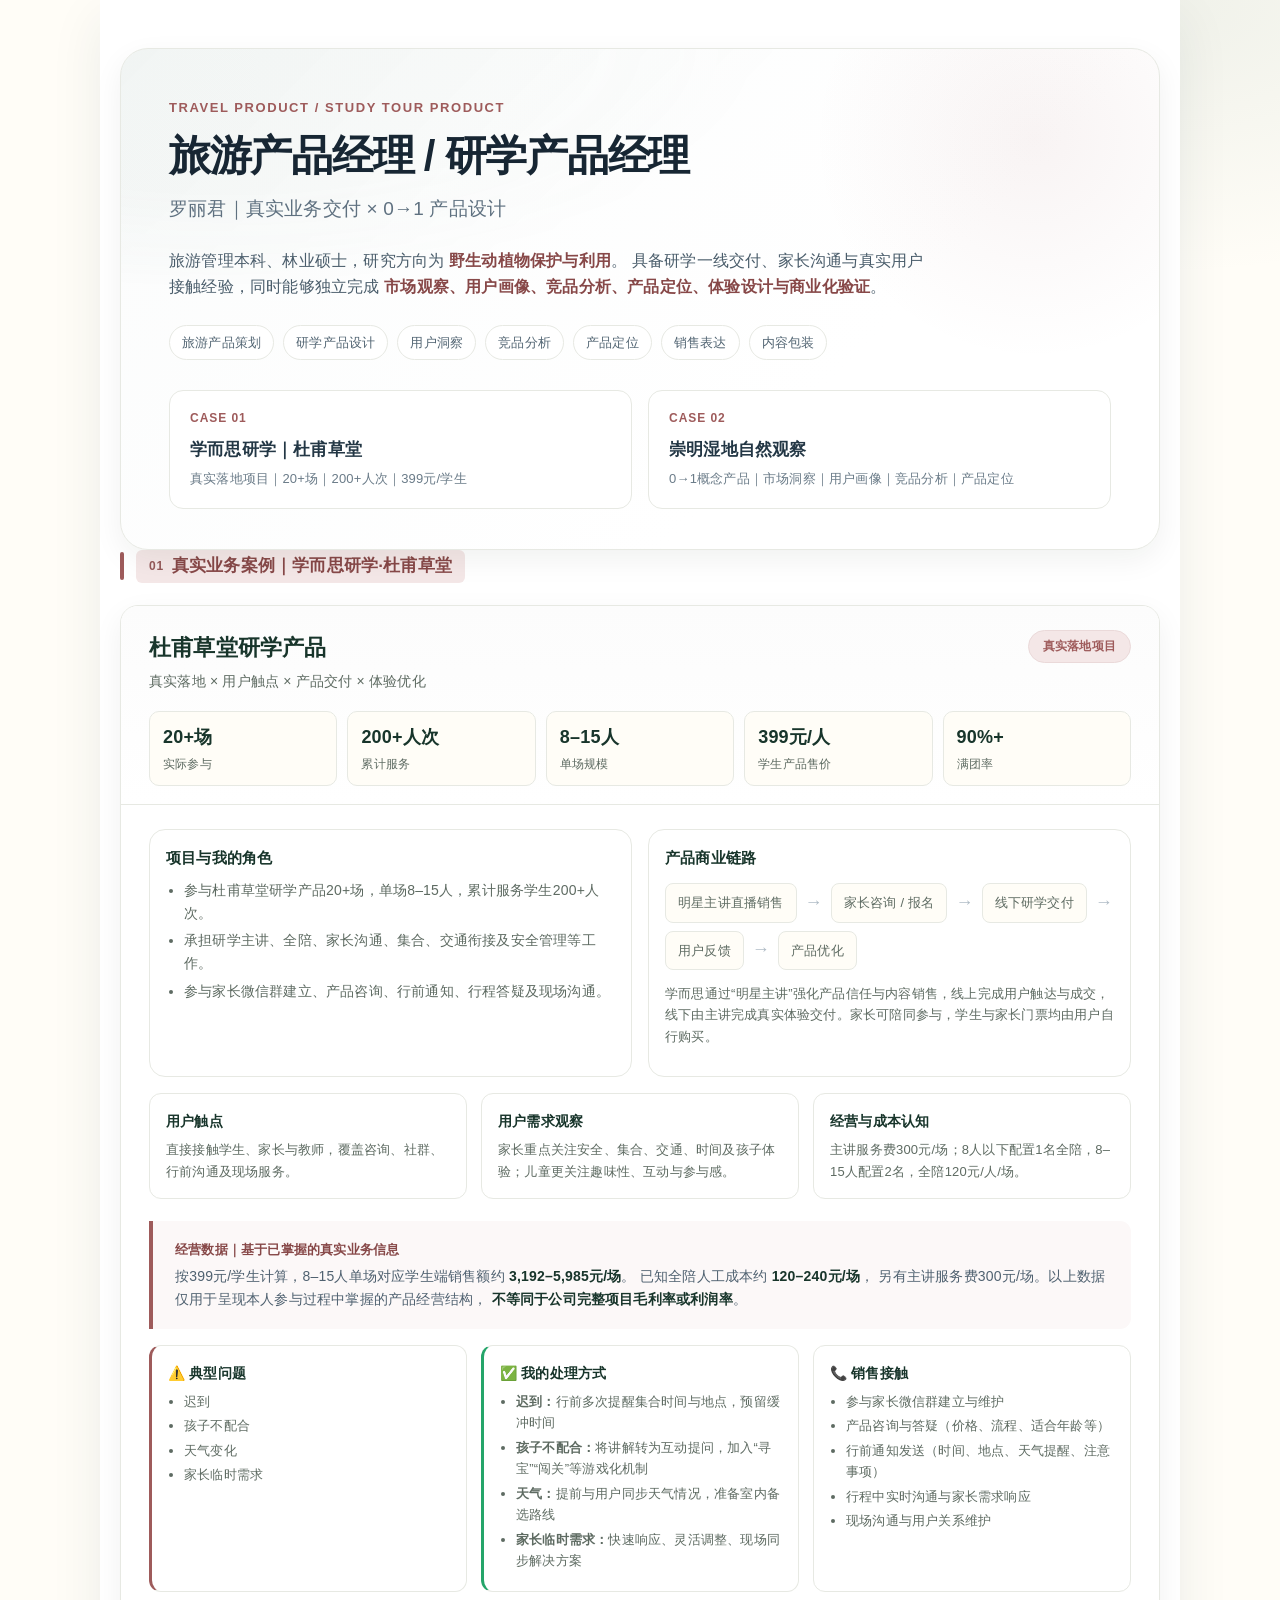
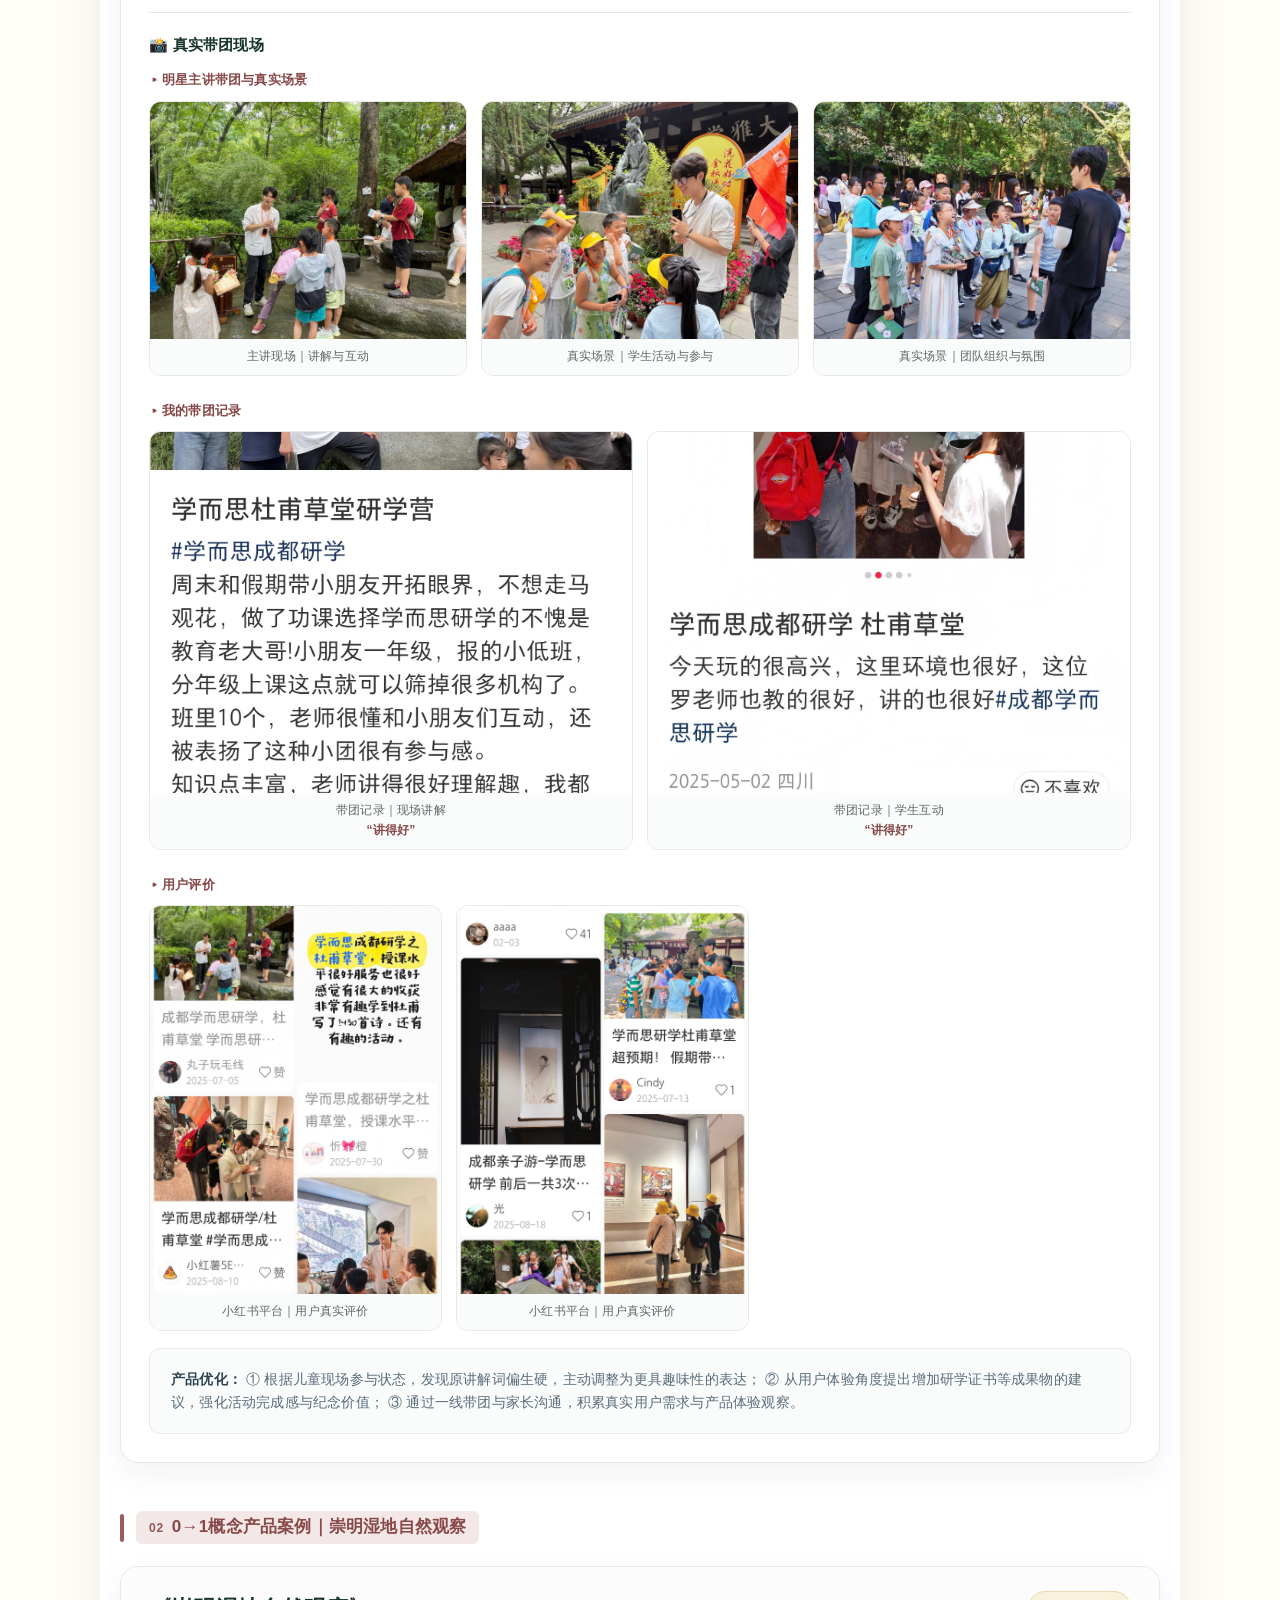
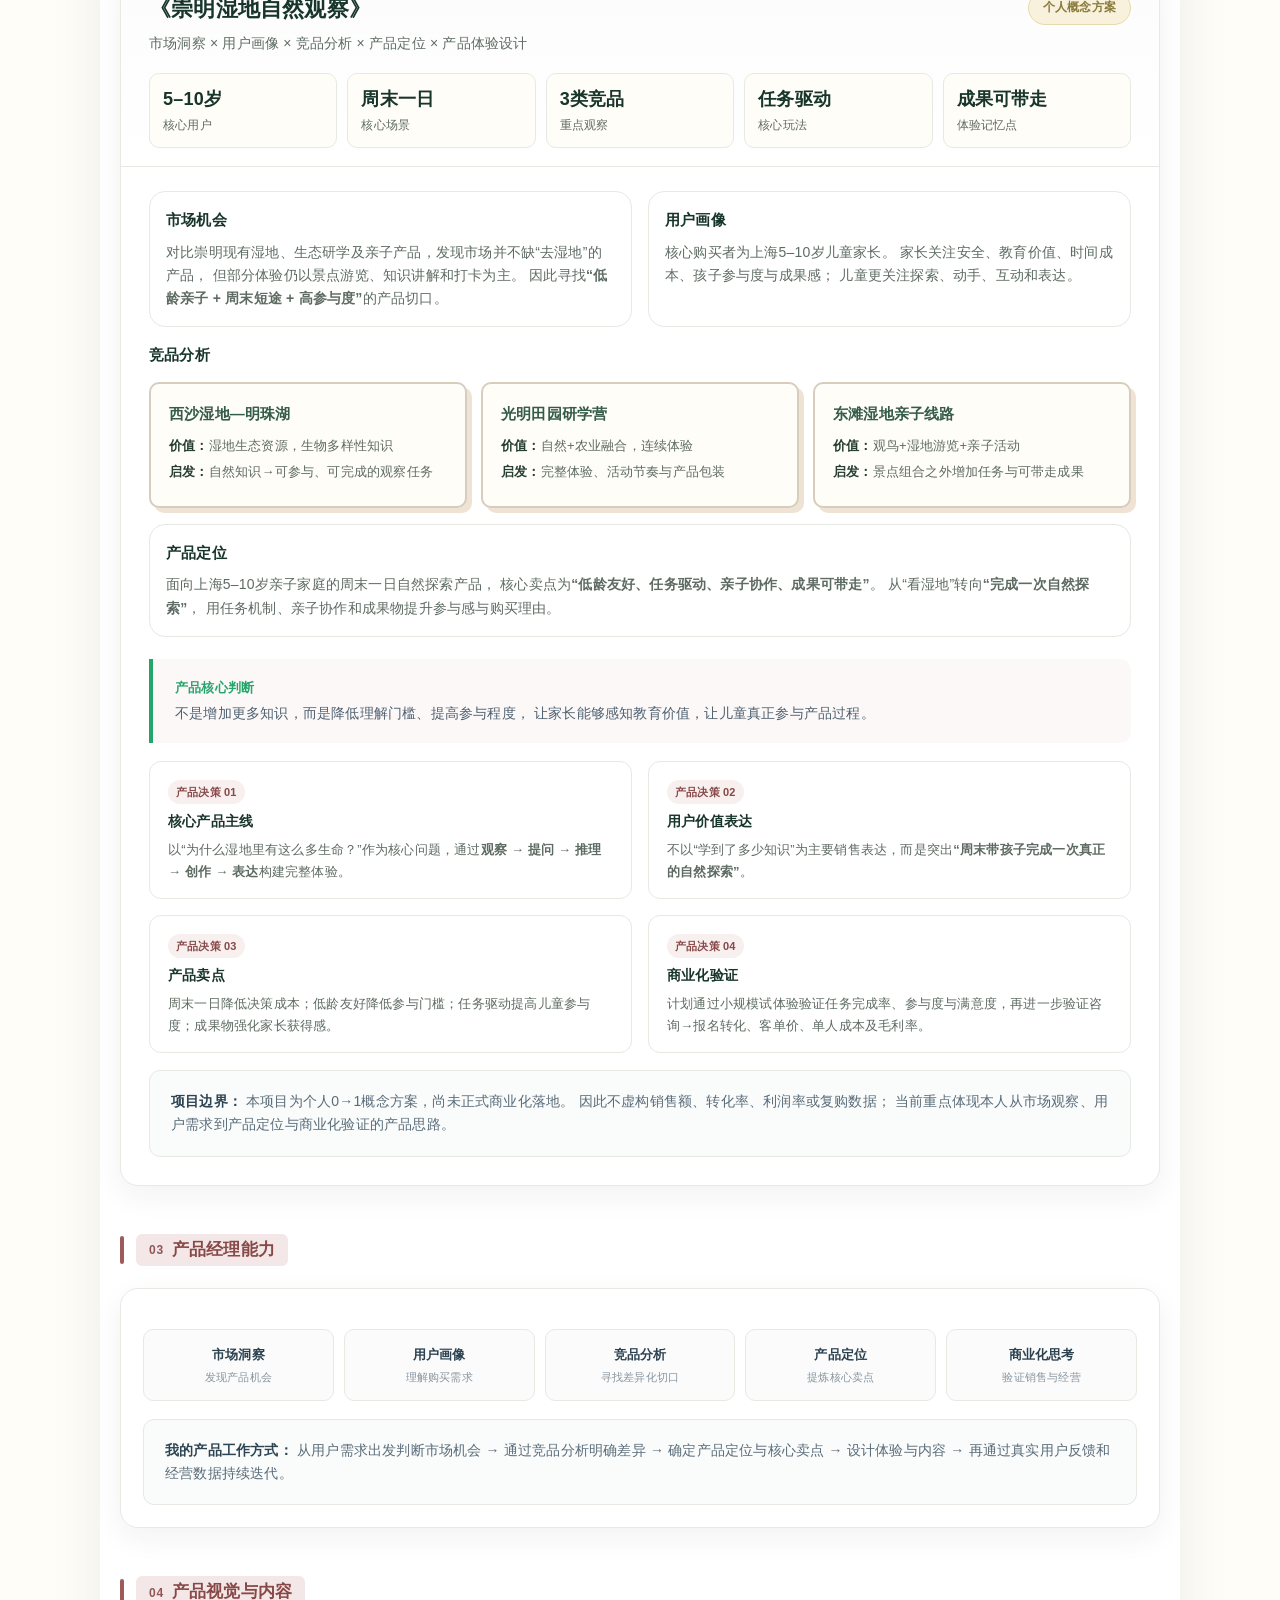
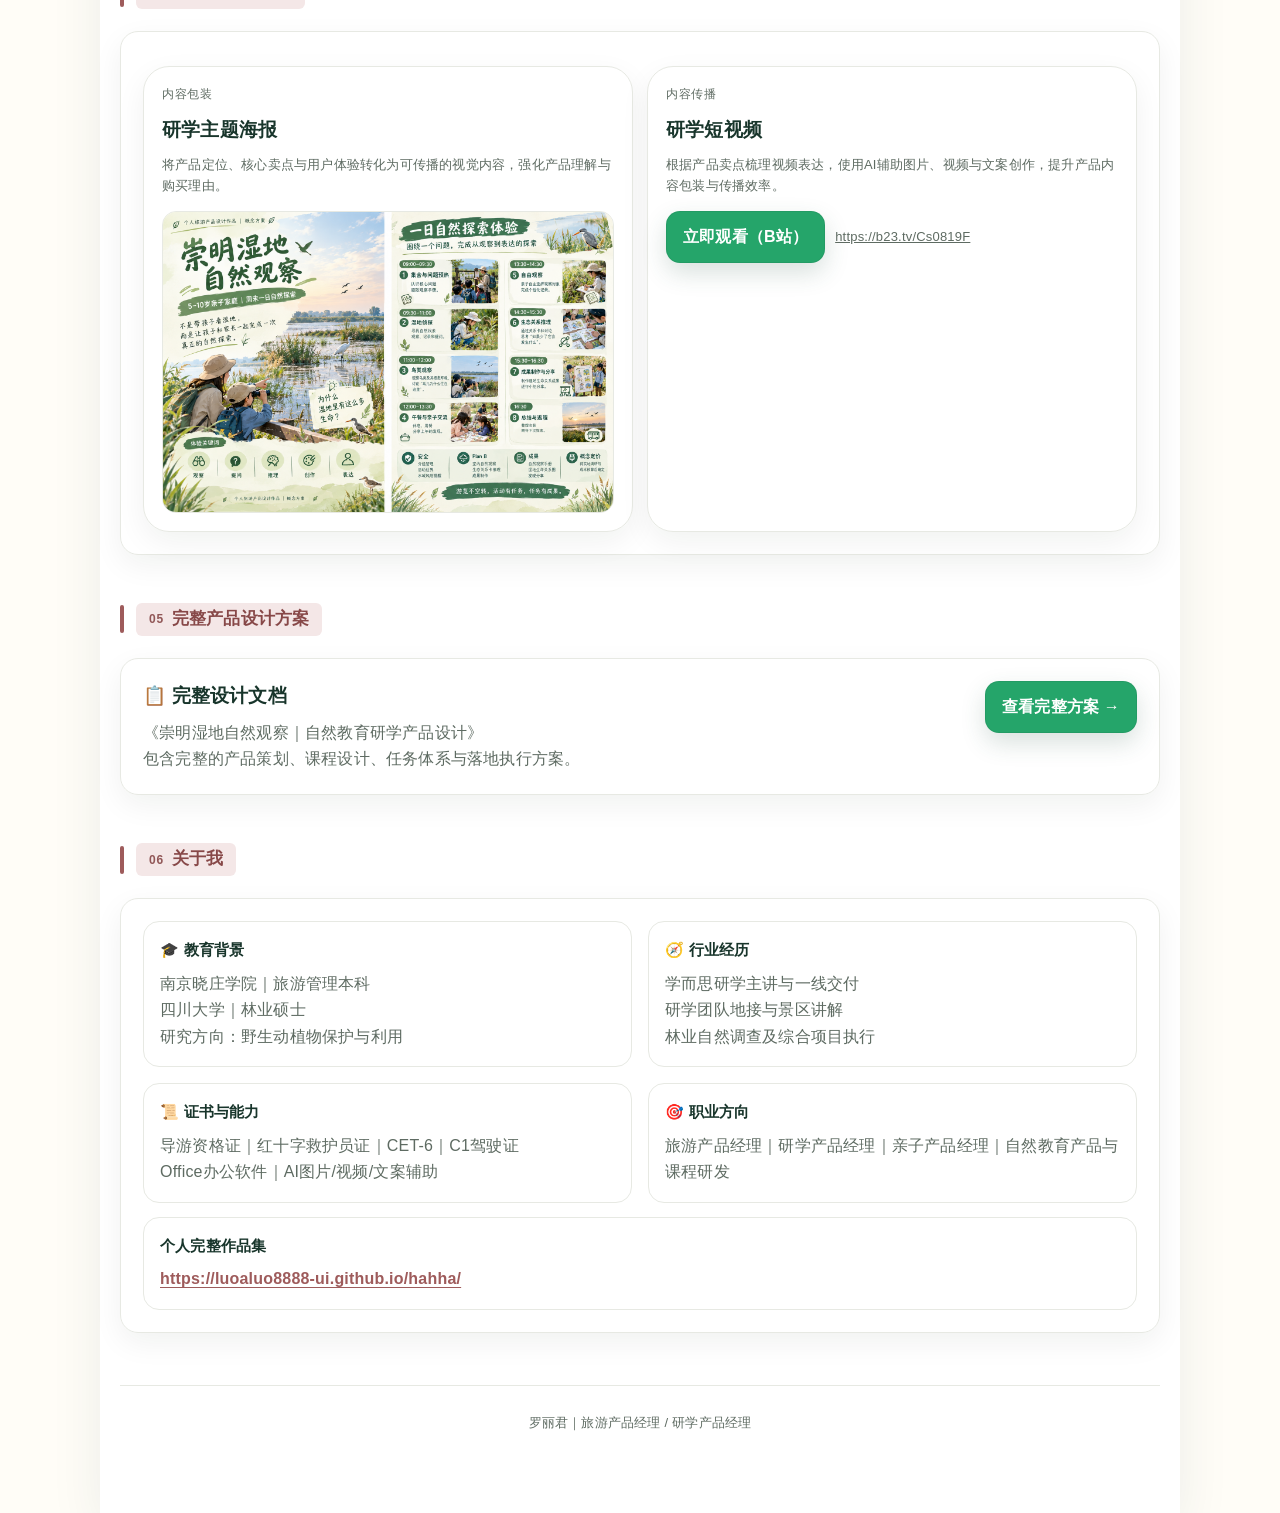
==== commit 0bbbb0f3: "Add files via upload" ====
--- a/index.html
+++ b/index.html
@@ -3,29 +3,29 @@
 
 <head>
     <meta charset="utf-8" />
-    <meta name="viewport" content="width=device-width,initial-scale=1" />
-    <title>个人研学产品作品集｜崇明湿地自然观察</title>
+    <meta name="viewport" content="width=device-width, initial-scale=1.0" />
+    <title>罗丽君｜旅游产品经理 / 研学产品经理作品集</title>
 
     <style>
         /* ===== 基础变量 ===== */
         :root {
-            --sky: #dff3ff;
-            --sun: #fff1b8;
-            --coral: #ffd9c7;
-            --lavender: #eee4ff;
-            --mint: #dff8ee;
             --bg: #fffdf7;
             --ink: #18352b;
+            --ink-soft: #425565;
             --muted: #5e6b62;
             --line: #e7e9e3;
             --green: #25a56a;
+            --green-soft: #e8f3e8;
+            --green-light: #f5faf5;
             --chip: #eef3ee;
             --shadow: 0 10px 30px rgba(18, 30, 22, .06);
             --radius: 18px;
             --max: 1080px;
-        }
-
-        /* ===== 重置 & 全局 ===== */
+            --red: #9e5b5b;
+            --red-deep: #874848;
+            --soft-red: #f4e7e7;
+        }
+
         * {
             box-sizing: border-box;
         }
@@ -52,14 +52,17 @@
             max-width: var(--max);
             margin: 0 auto;
             padding: 48px 20px 80px;
+            background: #fff;
+            box-shadow: 0 18px 50px rgba(31, 48, 65, .08);
         }
 
         /* ===== Hero ===== */
         .hero {
             padding: 48px 48px 40px;
             border: 1px solid var(--line);
-            background: rgba(255, 255, 255, .72);
-            backdrop-filter: blur(6px);
+            background:
+                radial-gradient(circle at 88% 18%, rgba(158, 91, 91, .07), transparent 22%),
+                linear-gradient(135deg, #fbfcfc 0%, #ffffff 68%);
             border-radius: calc(var(--radius) + 10px);
             box-shadow: var(--shadow);
             position: relative;
@@ -69,297 +72,154 @@
             content: "";
             position: absolute;
             inset: -2px;
-            background: linear-gradient(135deg, rgba(47, 91, 70, .16), rgba(126, 154, 134, .10), transparent 55%);
+            background: linear-gradient(135deg, rgba(47, 91, 70, .06), rgba(126, 154, 134, .04), transparent 55%);
             pointer-events: none;
             mask: radial-gradient(900px 360px at 10% 0%, black 40%, transparent 70%);
             opacity: .85;
         }
 
-        /* ===== 首页左右布局 ===== */
-        .heroFlex {
-            display: flex;
-            gap: 44px;
-            align-items: stretch;
+        .hero-eyebrow {
+            color: var(--red);
+            font-size: 13px;
+            font-weight: 700;
+            letter-spacing: .12em;
+            margin-bottom: 14px;
             position: relative;
             z-index: 1;
         }
-        .heroLeft {
-            flex: 1 1 58%;
-            min-width: 0;
+        .hero h1 {
+            margin: 0;
+            font-size: 42px;
+            line-height: 1.15;
+            letter-spacing: -0.03em;
+            color: #172633;
+            position: relative;
+            z-index: 1;
+        }
+        .hero-subtitle {
+            margin-top: 12px;
+            color: #5f7180;
+            font-size: 19px;
+            position: relative;
+            z-index: 1;
+        }
+        .hero-intro {
+            max-width: 760px;
+            margin-top: 24px;
+            font-size: 16px;
+            color: #4a5d6b;
+            position: relative;
+            z-index: 1;
+        }
+        .hero-intro strong {
+            color: var(--red-deep);
+            font-weight: 650;
+        }
+        .hero-tags {
             display: flex;
-            flex-direction: column;
-            justify-content: center;
-        }
-        .heroRight {
-            flex: 0 0 36%;
-            min-width: 0;
-            display: flex;
-            align-items: center;
-        }
-        .heroRight img {
-            width: 100%;
-            height: auto;
-            aspect-ratio: 4 / 3;
-            object-fit: cover;
-            border-radius: 20px;
-            border: 1px solid var(--line);
-            box-shadow: 0 16px 40px rgba(18, 30, 22, .08);
-            display: block;
+            flex-wrap: wrap;
+            gap: 9px;
+            margin-top: 24px;
+            position: relative;
+            z-index: 1;
+        }
+        .hero-tags .pill {
+            padding: 6px 12px;
+            border: 1px solid var(--line);
             background: #fff;
-            transition: transform .3s ease;
-        }
-        .heroRight img:hover {
-            transform: scale(1.01);
-        }
-
-        @media (max-width: 860px) {
+            border-radius: 999px;
+            color: #526573;
+            font-size: 13px;
+        }
+
+        .hero-grid {
+            display: grid;
+            grid-template-columns: 1fr 1fr;
+            gap: 16px;
+            margin-top: 30px;
+            position: relative;
+            z-index: 1;
+        }
+        .hero-card {
+            padding: 18px 20px;
+            border: 1px solid var(--line);
+            border-radius: 14px;
+            background: rgba(255, 255, 255, .92);
+            transition: box-shadow .3s ease;
+        }
+        .hero-card:hover {
+            box-shadow: 0 8px 30px rgba(18, 30, 22, .08);
+        }
+        .hero-card .num {
+            color: var(--red);
+            font-size: 12px;
+            font-weight: 700;
+            letter-spacing: .08em;
+        }
+        .hero-card h3 {
+            margin: 7px 0 4px;
+            font-size: 17px;
+            color: #233745;
+        }
+        .hero-card p {
+            margin: 0;
+            font-size: 13px;
+            color: #6a7b88;
+        }
+
+        @media (max-width: 820px) {
+            .hero-grid {
+                grid-template-columns: 1fr;
+            }
             .hero {
                 padding: 28px 20px 24px;
             }
-            .heroFlex {
-                flex-direction: column;
-                gap: 28px;
-            }
-            .heroRight {
-                flex: 1 1 auto;
-            }
-            .heroRight img {
-                aspect-ratio: 16 / 9;
+            .hero h1 {
+                font-size: 32px;
             }
         }
         @media (max-width: 600px) {
             .hero {
                 padding: 20px 16px;
             }
-            .float-deco {
-                display: none;
-            }
-            .heroRight img {
-                aspect-ratio: 4 / 3;
-            }
-        }
-
-        /* ===== 左侧文字 ===== */
-        .kicker {
+            .hero h1 {
+                font-size: 28px;
+            }
+            .hero-subtitle {
+                font-size: 16px;
+            }
+        }
+
+        /* ===== 标题 ===== */
+        .secHead {
             display: flex;
-            flex-wrap: wrap;
-            gap: 10px;
-            margin: 0 0 16px;
-            position: relative;
-        }
-        .pill {
-            font-size: 13px;
-            padding: 7px 14px;
-            border: 1px solid var(--line);
-            background: rgba(238, 243, 238, .65);
-            color: var(--muted);
-            border-radius: 999px;
-            letter-spacing: .3px;
-        }
-        .hero h1 {
-            margin: 0 0 10px;
-            font-size: 38px;
-            line-height: 1.2;
-            letter-spacing: .6px;
-            position: relative;
-        }
-        .subtitle {
-            margin: 0 0 28px;
+            align-items: center;
+            gap: 12px;
+            margin-bottom: 22px;
+        }
+        .secHead .bar {
+            width: 4px;
+            height: 28px;
+            background: var(--red);
+            border-radius: 4px;
+        }
+        .secTitle {
+            display: inline-flex;
+            align-items: center;
+            gap: 8px;
+            padding: 5px 13px;
+            border-radius: 6px;
+            background: var(--soft-red);
+            color: var(--red-deep);
             font-size: 17px;
-            color: var(--muted);
-            position: relative;
-            letter-spacing: .4px;
-        }
-
-        .coreBlock {
-            border: none;
-            background: rgba(255, 255, 255, .50);
-            backdrop-filter: blur(2px);
-            border-radius: var(--radius);
-            padding: 24px 28px;
-            box-shadow: 0 4px 20px rgba(18, 30, 22, .04);
-            border-left: 5px solid var(--green);
-            transition: box-shadow .3s ease;
-        }
-        .coreBlock:hover {
-            box-shadow: 0 8px 30px rgba(18, 30, 22, .08);
-        }
-        .coreLabel {
+            font-weight: 700;
+            line-height: 1.35;
+            margin: 0;
+        }
+        .secTitle .index {
             font-size: 12px;
-            color: var(--muted);
-            letter-spacing: .8px;
-            text-transform: uppercase;
-            margin-bottom: 8px;
-            font-weight: 600;
-        }
-        .coreQ {
-            font-size: 20px;
-            margin: 6px 0 0;
-        }
-        .coreQ b {
-            color: var(--green);
-        }
-
-        .chips {
-            display: flex;
-            flex-wrap: wrap;
-            gap: 8px;
-            margin-top: 14px;
-        }
-        .chip {
-            font-size: 13px;
-            padding: 6px 12px;
-            border-radius: 999px;
-            background: var(--chip);
-            border: 1px solid var(--line);
-            color: var(--muted);
-        }
-        .metaInfo {
-            margin: 16px 0 0;
-            font-size: 13px;
-            color: var(--muted);
-            padding-top: 14px;
-            border-top: 1px dashed var(--line);
-        }
-        .metaInfo .strong {
-            font-weight: 700;
-            color: var(--green);
-        }
-
-        /* ===== 漂浮装饰 ===== */
-        .float-deco {
-            position: absolute;
-            pointer-events: none;
-            border-radius: 50%;
-            opacity: .30;
-            z-index: 0;
-        }
-        .float-deco--1 {
-            width: 80px;
-            height: 80px;
-            background: radial-gradient(circle at 30% 30%, #b5d6b0, transparent 70%);
-            top: -30px;
-            right: 8%;
-            animation: floatA 12s ease-in-out infinite alternate;
-        }
-        .float-deco--2 {
-            width: 50px;
-            height: 50px;
-            background: radial-gradient(circle at 40% 40%, #d4e8c0, transparent 70%);
-            bottom: 20px;
-            left: 4%;
-            animation: floatB 10s ease-in-out infinite alternate;
-        }
-        .float-deco--3 {
-            width: 28px;
-            height: 28px;
-            background: radial-gradient(circle at 50% 50%, #c5dfc0, transparent 70%);
-            top: 30%;
-            left: 2%;
-            animation: floatA 8s ease-in-out infinite alternate;
-        }
-        .float-deco--4 {
-            width: 36px;
-            height: 36px;
-            background: radial-gradient(circle at 30% 30%, #e8f0d0, transparent 70%);
-            bottom: 25%;
-            right: 2%;
-            animation: floatB 14s ease-in-out infinite alternate;
-        }
-        @keyframes floatA {
-            0% {
-                transform: translate(0, 0) scale(1) rotate(0deg);
-            }
-            100% {
-                transform: translate(14px, -20px) scale(1.1) rotate(14deg);
-            }
-        }
-        @keyframes floatB {
-            0% {
-                transform: translate(0, 0) scale(1) rotate(0deg);
-            }
-            100% {
-                transform: translate(-12px, 18px) scale(1.05) rotate(-12deg);
-            }
-        }
-
-        /* ===== 叶子装饰 ===== */
-        .leaf-deco {
-            display: inline-block;
-            width: 20px;
-            height: 20px;
-            background: linear-gradient(135deg, #7bb87b, #4a8f5c);
-            border-radius: 0 50% 50% 50%;
-            transform: rotate(-12deg);
-            margin-right: 8px;
-            opacity: .75;
-            vertical-align: middle;
-        }
-
-        /* ===== 标题底纹 ===== */
-        .secHead {
-            justify-content: flex-start;
-            align-items: center;
-            margin-bottom: 18px;
-            display: flex;
-            flex-wrap: wrap;
-            gap: 10px;
-        }
-        .secTitle {
-            display: inline-block;
-            width: max-content;
-            max-width: 100%;
-            padding: 8px 16px;
-            border-radius: 12px;
-            background: linear-gradient(90deg, #e8f3e8, #f8f1dc);
-            border: 1px solid #d7e4d5;
-            box-shadow: none;
-            position: relative;
-            font-size: 20px;
-            letter-spacing: .4px;
-            margin: 0;
-        }
-        .secTitle:before,
-        .secTitle:after {
-            display: none !important;
-            content: none !important;
-        }
-
-        .section:nth-of-type(2) .secTitle {
-            background: #f7e8d5;
-            border-color: #e7c9a7;
-        }
-        .section:nth-of-type(3) .secTitle {
-            background: #e6edf7;
-            border-color: #c2d2e8;
-        }
-        .section:nth-of-type(4) .secTitle {
-            background: #f4e5ef;
-            border-color: #dfbfd2;
-        }
-        .section:nth-of-type(5) .secTitle {
-            background: #e8f1e6;
-            border-color: #c7dcc1;
-        }
-        .section:nth-of-type(6) .secTitle {
-            background: #fff0cf;
-            border-color: #ead39b;
-        }
-        .section:nth-of-type(7) .secTitle {
-            background: #e8e5f4;
-            border-color: #ccc5e5;
-        }
-        .section:nth-of-type(8) .secTitle {
-            background: #e0f0e8;
-            border-color: #b8d5c5;
-        }
-        .section:nth-of-type(9) .secTitle {
-            background: #f5efe0;
-            border-color: #ddd0b8;
-        }
-        .section:nth-of-type(10) .secTitle {
-            background: #e8f0ea;
-            border-color: #c5d8cc;
+            letter-spacing: .06em;
+            opacity: .9;
         }
 
         /* ===== 卡片 ===== */
@@ -388,7 +248,8 @@
         }
         .box h3 {
             margin: 0 0 8px;
-            font-size: 16px;
+            font-size: 15px;
+            color: var(--ink);
         }
         .muted {
             color: var(--muted);
@@ -397,14 +258,372 @@
             font-weight: 700;
             color: var(--green);
         }
-        .flow {
+
+        /* ===== 案例 ===== */
+        .case {
+            border: 1px solid var(--line);
+            border-radius: var(--radius);
+            background: #fff;
+            box-shadow: var(--shadow);
+            overflow: hidden;
+        }
+        .case-top {
+            padding: 24px 28px 18px;
+            background: linear-gradient(180deg, #fcfcfc, #fff);
+            border-bottom: 1px solid var(--line);
+        }
+        .case-title-row {
+            display: flex;
+            justify-content: space-between;
+            align-items: flex-start;
+            gap: 20px;
+            flex-wrap: wrap;
+        }
+        .case-title {
+            font-size: 22px;
+            font-weight: 700;
+            color: var(--ink);
+        }
+        .case-sub {
+            margin-top: 4px;
+            color: var(--muted);
+            font-size: 14px;
+        }
+        .status-badge {
+            white-space: nowrap;
+            padding: 6px 14px;
+            border-radius: 999px;
+            font-size: 12px;
+            font-weight: 700;
+        }
+        .status-badge.green {
+            background: var(--green-soft);
+            border: 1px solid #b8d5b8;
+            color: var(--green);
+        }
+        .status-badge.red {
+            background: var(--soft-red);
+            border: 1px solid #ead9d9;
+            color: var(--red);
+        }
+        .status-badge.gold {
+            background: #f8f1dc;
+            border: 1px solid #e7d9b0;
+            color: #8a7a3a;
+        }
+
+        .case-metrics {
+            display: grid;
+            grid-template-columns: repeat(5, 1fr);
+            gap: 10px;
+            margin-top: 18px;
+        }
+        .case-metrics .metric {
+            background: var(--bg);
+            border: 1px solid var(--line);
+            border-radius: 10px;
+            padding: 11px 13px;
+        }
+        .case-metrics .metric .v {
             font-size: 18px;
-            margin: 8px 0 0;
-            letter-spacing: .3px;
-        }
-        .flow span {
-            color: var(--green);
             font-weight: 700;
+            color: var(--ink);
+        }
+        .case-metrics .metric .l {
+            font-size: 12px;
+            color: var(--muted);
+            margin-top: 2px;
+        }
+        .case-body {
+            padding: 24px 28px 28px;
+        }
+
+        .grid-3 {
+            display: grid;
+            grid-template-columns: repeat(3, 1fr);
+            gap: 14px;
+            margin-top: 16px;
+        }
+        .grid-3 .mini {
+            border: 1px solid var(--line);
+            border-radius: 12px;
+            padding: 16px;
+            background: #fff;
+        }
+        .grid-3 .mini h4 {
+            margin: 0 0 6px;
+            font-size: 14px;
+            color: var(--ink);
+        }
+        .grid-3 .mini p {
+            margin: 0;
+            font-size: 13px;
+            color: var(--muted);
+        }
+        .grid-3 .mini ul {
+            margin: 4px 0 0;
+            padding-left: 16px;
+            font-size: 13px;
+            color: var(--muted);
+        }
+        .grid-3 .mini ul li {
+            margin: 3px 0;
+        }
+        @media (max-width: 700px) {
+            .grid-3 {
+                grid-template-columns: 1fr;
+            }
+            .case-metrics {
+                grid-template-columns: 1fr 1fr;
+            }
+        }
+
+        .flow-row {
+            display: flex;
+            flex-wrap: wrap;
+            align-items: center;
+            gap: 8px;
+            margin-top: 12px;
+        }
+        .flow-row .node {
+            padding: 8px 12px;
+            background: var(--bg);
+            border: 1px solid var(--line);
+            border-radius: 8px;
+            font-size: 13px;
+            color: var(--muted);
+        }
+        .flow-row .arrow {
+            color: #b0bcc6;
+            font-weight: 700;
+            font-size: 18px;
+        }
+
+        /* ===== 真实带团现场 - 三部分布局 ===== */
+        .gallery-section {
+            margin-top: 20px;
+            border-top: 1px solid var(--line);
+            padding-top: 20px;
+        }
+        .gallery-section .section-label {
+            font-size: 15px;
+            font-weight: 700;
+            color: var(--ink);
+            margin: 0 0 12px;
+        }
+
+        .gallery-part-1 {
+            margin-bottom: 24px;
+        }
+        .gallery-part-1 .part-title {
+            font-size: 13px;
+            font-weight: 600;
+            color: var(--red-deep);
+            margin: 0 0 10px;
+            padding-left: 2px;
+        }
+        .gallery-part-1 .photo-grid-3 {
+            display: grid;
+            grid-template-columns: repeat(3, 1fr);
+            gap: 14px;
+        }
+        .gallery-part-1 .photo-grid-3 .photo-item {
+            border: 1px solid var(--line);
+            border-radius: 12px;
+            overflow: hidden;
+            background: #fff;
+        }
+        .gallery-part-1 .photo-grid-3 img {
+            width: 100%;
+            aspect-ratio: 4/3;
+            object-fit: cover;
+            display: block;
+            background: #f5f7f8;
+        }
+        .gallery-part-1 .photo-grid-3 .caption {
+            padding: 8px 10px;
+            color: var(--muted);
+            font-size: 12px;
+            text-align: center;
+            background: #fafbfb;
+        }
+
+        .gallery-part-2 {
+            margin-bottom: 24px;
+        }
+        .gallery-part-2 .part-title {
+            font-size: 13px;
+            font-weight: 600;
+            color: var(--red-deep);
+            margin: 0 0 10px;
+            padding-left: 2px;
+        }
+        .gallery-part-2 .photo-grid-2 {
+            display: grid;
+            grid-template-columns: 1fr 1fr;
+            gap: 14px;
+        }
+        .gallery-part-2 .photo-grid-2 .photo-item {
+            border: 1px solid var(--line);
+            border-radius: 12px;
+            overflow: hidden;
+            background: #fff;
+        }
+        .gallery-part-2 .photo-grid-2 img {
+            width: 100%;
+            aspect-ratio: 4/3;
+            object-fit: cover;
+            display: block;
+            background: #f5f7f8;
+        }
+        .gallery-part-2 .photo-grid-2 .caption {
+            padding: 8px 10px;
+            color: var(--muted);
+            font-size: 12px;
+            text-align: center;
+            background: #fafbfb;
+        }
+        .gallery-part-2 .photo-grid-2 .caption .highlight {
+            color: var(--red-deep);
+            font-weight: 700;
+        }
+
+        .gallery-part-3 .part-title {
+            font-size: 13px;
+            font-weight: 600;
+            color: var(--red-deep);
+            margin: 0 0 10px;
+            padding-left: 2px;
+        }
+        .gallery-part-3 .photo-grid-2 {
+            display: grid;
+            grid-template-columns: 1fr 1fr;
+            gap: 14px;
+            max-width: 600px;
+        }
+        .gallery-part-3 .photo-grid-2 .photo-item {
+            border: 1px solid var(--line);
+            border-radius: 12px;
+            overflow: hidden;
+            background: #fff;
+        }
+        .gallery-part-3 .photo-grid-2 img {
+            width: 100%;
+            aspect-ratio: 3/4;
+            object-fit: cover;
+            display: block;
+            background: #f5f7f8;
+        }
+        .gallery-part-3 .photo-grid-2 .caption {
+            padding: 8px 10px;
+            color: var(--muted);
+            font-size: 12px;
+            text-align: center;
+            background: #fafbfb;
+        }
+
+        @media (max-width: 700px) {
+            .gallery-part-1 .photo-grid-3 {
+                grid-template-columns: 1fr 1fr;
+            }
+            .gallery-part-1 .photo-grid-3 .photo-item:last-child {
+                grid-column: 1 / -1;
+                max-width: 50%;
+                margin: 0 auto;
+            }
+            .gallery-part-2 .photo-grid-2 {
+                grid-template-columns: 1fr;
+            }
+            .gallery-part-3 .photo-grid-2 {
+                grid-template-columns: 1fr;
+                max-width: 100%;
+            }
+        }
+        @media (max-width: 450px) {
+            .gallery-part-1 .photo-grid-3 {
+                grid-template-columns: 1fr;
+            }
+            .gallery-part-1 .photo-grid-3 .photo-item:last-child {
+                max-width: 100%;
+            }
+        }
+
+        /* ===== 高亮块 ===== */
+        .highlight-box {
+            margin-top: 22px;
+            padding: 18px 22px;
+            border-left: 4px solid var(--red);
+            background: #fcf8f8;
+            border-radius: 0 11px 11px 0;
+        }
+        .highlight-box .title {
+            color: var(--red-deep);
+            font-size: 13px;
+            font-weight: 700;
+            margin-bottom: 4px;
+        }
+        .highlight-box p {
+            margin: 0;
+            color: #4f6170;
+            font-size: 14px;
+        }
+        .highlight-box strong {
+            color: var(--ink);
+        }
+
+        /* ===== 概念产品 ===== */
+        .concept-line {
+            margin-top: 17px;
+            padding: 19px 21px;
+            border: 1px solid var(--line);
+            border-radius: 11px;
+            background: #fafbfb;
+        }
+        .concept-line p {
+            margin: 0;
+            color: #596c79;
+            font-size: 14px;
+        }
+        .concept-line strong {
+            color: #2d4553;
+        }
+
+        .decision-grid {
+            display: grid;
+            grid-template-columns: 1fr 1fr;
+            gap: 16px;
+            margin-top: 18px;
+        }
+        .decision {
+            padding: 16px 18px;
+            border: 1px solid var(--line);
+            border-radius: 12px;
+            background: #fff;
+        }
+        .decision .tag {
+            display: inline-block;
+            margin-bottom: 6px;
+            padding: 3px 8px;
+            border-radius: 999px;
+            background: #f8efef;
+            color: var(--red-deep);
+            font-size: 11px;
+            font-weight: 700;
+        }
+        .decision h4 {
+            margin: 0 0 6px;
+            font-size: 14px;
+            color: var(--ink);
+        }
+        .decision p {
+            margin: 0;
+            font-size: 13px;
+            color: var(--muted);
+        }
+        @media (max-width: 700px) {
+            .decision-grid {
+                grid-template-columns: 1fr;
+            }
         }
 
         /* ===== 竞品 ===== */
@@ -422,421 +641,62 @@
             position: relative;
             box-shadow: 5px 5px 0 #eee3d4;
         }
-        .competitor:before {
-            content: "";
-            position: absolute;
-            left: 10px;
-            top: 10px;
-            width: 12px;
-            height: 12px;
-            border: 2px solid #b9a991;
-            background: #f7e8d5;
-        }
         .competitor h3 {
-            margin: 0 0 10px;
-            padding-left: 22px;
-            font-size: 16px;
+            margin: 0 0 8px;
+            font-size: 15px;
             color: #355c48;
         }
         .competitor p {
-            margin: 7px 0;
+            margin: 5px 0;
             color: #5e6b62;
             font-size: 13px;
         }
         .competitor b {
             color: #273f32;
         }
-        .marketConclusion {
-            margin-top: 16px;
-            padding: 16px 18px;
-            background: #eef5ea;
-            border: 2px dashed #9db995;
-            border-radius: 10px;
-            position: relative;
-        }
-        .marketConclusion:after {
-            content: "□  □  □";
-            position: absolute;
-            right: 14px;
-            bottom: 8px;
-            color: #9db995;
-            letter-spacing: 5px;
-            font-size: 18px;
-        }
-        .doodleRow {
-            display: flex;
-            gap: 10px;
-            flex-wrap: wrap;
-            margin: 12px 0 0;
-        }
-        .doodleBox {
-            border: 2px solid #c7d8c2;
-            background: #f7fbf3;
-            padding: 8px 12px;
-            border-radius: 7px;
-            font-size: 13px;
-            color: #49664d;
-        }
-
         @media(max-width:800px) {
             .competitorGrid {
                 grid-template-columns: 1fr;
             }
-            .secTitle {
-                font-size: 18px;
-                padding: 7px 12px;
-            }
-            .hero h1 {
-                font-size: 30px;
-            }
-        }
-
-        /* ===== 对比 ===== */
-        .compare {
+        }
+
+        /* ===== 能力条 ===== */
+        .capability-strip {
             display: grid;
-            grid-template-columns: 1fr 1fr;
-            gap: 14px;
-            margin-top: 12px;
-        }
-        @media (max-width:860px) {
-            .compare {
-                grid-template-columns: 1fr;
-            }
-        }
-        .compare .col {
-            border: 1px solid var(--line);
-            border-radius: 16px;
-            background: #fff;
-            padding: 16px;
-        }
-
-        /* ===== 路径步骤 ===== */
-        .path4 {
-            display: grid;
-            grid-template-columns: repeat(4, 1fr);
-            gap: 12px;
-            margin-top: 14px;
-        }
-        @media (max-width:980px) {
-            .path4 {
+            grid-template-columns: repeat(5, 1fr);
+            gap: 10px;
+            margin-top: 18px;
+        }
+        .capability {
+            padding: 14px 13px;
+            border: 1px solid var(--line);
+            border-radius: 10px;
+            background: #fbfbfb;
+            text-align: center;
+        }
+        .capability strong {
+            display: block;
+            color: #2b4150;
+            font-size: 13px;
+        }
+        .capability span {
+            display: block;
+            margin-top: 2px;
+            color: #87949e;
+            font-size: 11px;
+        }
+        @media(max-width:700px) {
+            .capability-strip {
+                grid-template-columns: repeat(3, 1fr);
+            }
+        }
+        @media(max-width:450px) {
+            .capability-strip {
                 grid-template-columns: 1fr 1fr;
             }
         }
-        @media (max-width:520px) {
-            .path4 {
-                grid-template-columns: 1fr;
-            }
-        }
-        .step {
-            border: 1px solid var(--line);
-            border-radius: 16px;
-            background: #fff;
-            padding: 14px;
-            min-height: 126px;
-            position: relative;
-        }
-        .step .no {
-            font-weight: 800;
-            color: var(--green);
-            letter-spacing: .8px;
-            font-size: 13px;
-        }
-        .step h4 {
-            margin: 6px 0 6px;
-            font-size: 15px;
-        }
-        .step p {
-            margin: 0;
-            font-size: 13px;
-            color: var(--muted);
-        }
-        .step-icon {
-            font-size: 22px;
-            display: block;
-            margin-bottom: 4px;
-        }
-
-        /* ===== 媒体 ===== */
-        .mediaBlock {
-            border: 1px solid var(--line);
-            border-radius: calc(var(--radius) + 8px);
-            background: rgba(255, 255, 255, .78);
-            box-shadow: var(--shadow);
-            padding: 18px;
-            overflow: hidden;
-        }
-        .mediaLabel {
-            font-size: 12px;
-            color: var(--muted);
-            margin: 0 0 10px;
-            letter-spacing: .6px;
-            text-transform: uppercase;
-        }
-        .posterImg {
-            width: 100%;
-            display: block;
-            border-radius: 14px;
-            border: 1px solid var(--line);
-            background: #fff;
-        }
-
-        /* ===== 画廊 ===== */
-        .galleryGrid {
-            display: grid;
-            grid-template-columns: 1fr 1fr;
-            gap: 16px;
-        }
-        .galleryGrid img {
-            width: 100%;
-            display: block;
-            border-radius: 14px;
-            border: 1px solid var(--line);
-            background: #fff;
-            aspect-ratio: 4 / 3;
-            object-fit: cover;
-        }
-        @media (max-width:600px) {
-            .galleryGrid {
-                grid-template-columns: 1fr;
-            }
-        }
-
-        /* ===== 逻辑区 ===== */
-        .logic {
-            border: 1px solid rgba(47, 91, 70, .22);
-            background: linear-gradient(180deg, rgba(238, 243, 238, .66), rgba(255, 255, 255, .88));
-            border-radius: calc(var(--radius) + 10px);
-            padding: 22px;
-            box-shadow: 0 18px 60px rgba(18, 30, 22, .08);
-            position: relative;
-            overflow: hidden;
-        }
-        .logic:before {
-            content: "";
-            position: absolute;
-            width: 520px;
-            height: 520px;
-            right: -240px;
-            top: -280px;
-            background: radial-gradient(circle at 30% 30%, rgba(47, 91, 70, .22), transparent 55%);
-            opacity: .85;
-            pointer-events: none;
-        }
-        .logicQ {
-            margin: 6px 0 0;
-            font-size: 18px;
-        }
-
-        /* ===== 三角卡片 ===== */
-        .tri {
-            display: grid;
-            grid-template-columns: 1fr;
-            gap: 12px;
-            margin-top: 16px;
-            position: relative;
-        }
-        .triCard {
-            border: 1px solid var(--line);
-            background: #fff;
-            border-radius: 18px;
-            padding: 16px;
-            display: grid;
-            grid-template-columns: 160px 1fr;
-            gap: 14px;
-            align-items: center;
-        }
-        @media (max-width:700px) {
-            .triCard {
-                grid-template-columns: 1fr;
-            }
-        }
-        .triLeft {
-            padding: 10px 12px;
-            border-radius: 14px;
-            background: rgba(238, 243, 238, .70);
-            border: 1px solid var(--line);
-        }
-        .triLeft .no {
-            font-weight: 900;
-            color: var(--green);
-            font-size: 13px;
-            letter-spacing: .8px;
-        }
-        .triLeft .t {
-            margin: 6px 0 0;
-            font-size: 15px;
-            font-weight: 800;
-        }
-        .triRight .tag {
-            display: inline-block;
-            font-size: 12px;
-            padding: 5px 9px;
-            border: 1px solid var(--line);
-            border-radius: 999px;
-            background: var(--chip);
-            color: var(--muted);
-            margin-bottom: 8px;
-        }
-        .triRight p {
-            margin: 0;
-            color: var(--muted);
-            font-size: 13px;
-        }
-        .arrow {
-            text-align: center;
-            color: rgba(47, 91, 70, .65);
-            font-weight: 900;
-            letter-spacing: 1px;
-            font-size: 20px;
-        }
-
-        /* ===== 目标 ===== */
-        .goals {
-            display: grid;
-            grid-template-columns: 1fr 1fr;
-            gap: 14px;
-            margin-top: 14px;
-            position: relative;
-        }
-        @media (max-width:860px) {
-            .goals {
-                grid-template-columns: 1fr;
-            }
-        }
-        .goalBox {
-            border: 1px solid var(--line);
-            background: #fff;
-            border-radius: 18px;
-            padding: 16px;
-        }
-        .ladder {
-            display: flex;
-            gap: 10px;
-            align-items: center;
-            flex-wrap: wrap;
-            margin-top: 6px;
-            font-weight: 800;
-        }
-        .ladder .node {
-            padding: 8px 12px;
-            border-radius: 999px;
-            border: 1px solid var(--line);
-            background: rgba(238, 243, 238, .72);
-            color: var(--green);
-        }
-        .ladder .down {
-            color: rgba(47, 91, 70, .55);
-            font-weight: 900;
-        }
-
-        /* ===== 时间线 ===== */
-        .timeline {
-            display: grid;
-            grid-template-columns: 1fr 1fr;
-            gap: 12px;
-            margin-top: 12px;
-        }
-        @media (max-width:860px) {
-            .timeline {
-                grid-template-columns: 1fr;
-            }
-        }
-        .tItem {
-            border: 1px solid var(--line);
-            background: #fff;
-            border-radius: 16px;
-            padding: 14px;
-            position: relative;
-        }
-        .tTime {
-            font-weight: 900;
-            color: var(--green);
-            letter-spacing: .4px;
-            margin: 0 0 6px;
-        }
-        .tTitle {
-            margin: 0 0 4px;
-            font-weight: 800;
-        }
-        .tDesc {
-            margin: 0;
-            color: var(--muted);
-            font-size: 13px;
-        }
-
-        /* ===== 任务 ===== */
-        .task3 {
-            display: grid;
-            grid-template-columns: repeat(3, 1fr);
-            gap: 12px;
-            margin-top: 12px;
-        }
-        @media (max-width:980px) {
-            .task3 {
-                grid-template-columns: 1fr;
-            }
-        }
-        .task {
-            border: 1px solid var(--line);
-            background: #fff;
-            border-radius: 18px;
-            padding: 16px;
-            position: relative;
-        }
-        .task .head {
-            display: flex;
-            justify-content: space-between;
-            align-items: baseline;
-            gap: 10px;
-            margin-bottom: 10px;
-        }
-        .task .name {
-            margin: 0;
-            font-size: 16px;
-            font-weight: 900;
-        }
-        .task .badge {
-            font-size: 12px;
-            color: var(--muted);
-            border: 1px solid var(--line);
-            background: var(--chip);
-            padding: 5px 10px;
-            border-radius: 999px;
-            white-space: nowrap;
-        }
-        .kv {
-            margin: 0;
-            padding-left: 0;
-            list-style: none;
-            color: var(--muted);
-            font-size: 13px;
-        }
-        .kv li {
-            margin: 7px 0;
-        }
-        .kv b {
-            color: var(--ink);
-        }
-        .task-icon {
-            font-size: 28px;
-            display: block;
-            margin-bottom: 6px;
-        }
-
-        /* ===== 视觉成果双栏 ===== */
-        .visual2 {
-            display: grid;
-            grid-template-columns: 1fr 1fr;
-            gap: 14px;
-            margin-top: 12px;
-        }
-        @media (max-width:860px) {
-            .visual2 {
-                grid-template-columns: 1fr;
-            }
-        }
-
-        /* ===== 方案详情链接 ===== */
+
+        /* ===== 方案链接 ===== */
         .planBlock {
             display: flex;
             gap: 14px;
@@ -862,155 +722,73 @@
             filter: brightness(.98);
         }
 
-        /* ===== 学习成果 ===== */
-        .learningGrid,
-        .landingGrid {
+        /* ===== 其他 ===== */
+        .mediaBlock {
+            border: 1px solid var(--line);
+            border-radius: calc(var(--radius) + 8px);
+            background: rgba(255, 255, 255, .78);
+            box-shadow: var(--shadow);
+            padding: 18px;
+        }
+        .posterImg {
+            width: 100%;
+            display: block;
+            border-radius: 14px;
+            border: 1px solid var(--line);
+            background: #fff;
+        }
+        .visual2 {
             display: grid;
-            grid-template-columns: repeat(2, minmax(0, 1fr));
+            grid-template-columns: 1fr 1fr;
             gap: 14px;
-            margin-top: 14px;
-        }
-        .learningBox,
-        .landingBox {
-            border: 1px solid #dfe8dc;
-            border-radius: 16px;
-            background: #fff;
-            padding: 17px;
-            box-shadow: 0 6px 18px rgba(40, 70, 45, .05);
-        }
-        .learningBox h3,
-        .landingBox h3 {
-            margin: 0 0 8px;
-            font-size: 16px;
-            color: #2f5b46;
-        }
-        .learningBox p,
-        .landingBox p {
-            margin: 0;
-            color: #5e6b62;
-            font-size: 13px;
-        }
-
-        .productValue {
-            margin-top: 14px;
-            border: 1px solid #cddfca;
-            border-radius: 16px;
-            padding: 18px;
-            background: #edf6ea;
-        }
-        .productValue h3 {
-            margin: 0 0 10px;
-            color: #2f5b46;
-        }
-        .productValueGrid {
-            display: grid;
-            grid-template-columns: repeat(3, minmax(0, 1fr));
-            gap: 10px;
-        }
-        .productValueItem {
-            background: #fff;
-            border: 1px solid #dce8d8;
-            border-radius: 12px;
-            padding: 12px;
-        }
-        .productValueItem b {
-            display: block;
-            color: #2f5b46;
-            margin-bottom: 5px;
-        }
-        .productValueItem span {
-            font-size: 13px;
-            color: #5e6b62;
-        }
-        @media(max-width:700px) {
-            .learningGrid,
-            .landingGrid,
-            .productValueGrid {
+            margin-top: 12px;
+        }
+        @media (max-width:860px) {
+            .visual2 {
                 grid-template-columns: 1fr;
             }
-            .secTitle {
-                font-size: 18px;
-                padding: 7px 12px;
-            }
-        }
-
-        /* ===== 底部 ===== */
+        }
+
         .footer {
             margin-top: 52px;
             padding-top: 26px;
             border-top: 1px solid var(--line);
             color: var(--muted);
             text-align: center;
-            position: relative;
-        }
-        .footer:before {
-            content: "🌿  🌱  🌊  🦆  🌸";
-            display: block;
-            font-size: 22px;
-            letter-spacing: 12px;
-            margin-bottom: 12px;
-            opacity: .45;
         }
         .footer .line1 {
-            font-weight: 900;
+            font-weight: 700;
             color: var(--green);
             font-size: 16px;
-            margin: 0 0 10px;
+            margin: 0 0 6px;
         }
         .footer .line2 {
             margin: 0;
             font-size: 13px;
         }
 
-        /* ===== 装饰 ===== */
-        .wave-deco {
-            display: flex;
-            gap: 6px;
-            align-items: center;
-            margin: 6px 0 2px;
-            opacity: .35;
-        }
-        .wave-deco span {
-            display: inline-block;
-            width: 8px;
-            height: 8px;
-            border-radius: 50%;
-            background: #7baa7b;
-        }
-        .wave-deco span:nth-child(2) {
-            width: 12px;
-            height: 12px;
-            background: #5a9e6a;
-        }
-        .wave-deco span:nth-child(4) {
-            width: 10px;
-            height: 10px;
-            background: #8fc98f;
-        }
-        .wave-deco span:nth-child(6) {
-            width: 14px;
-            height: 14px;
-            background: #4a8f5c;
-        }
-        .flower-deco {
-            display: inline-block;
-            font-size: 20px;
-            margin-right: 4px;
-            opacity: .6;
-            vertical-align: middle;
-        }
-        .dot-border {
-            display: flex;
-            gap: 4px;
-            margin-top: 10px;
-            opacity: .3;
-        }
-        .dot-border span {
-            display: inline-block;
-            width: 6px;
-            height: 6px;
-            border-radius: 50%;
-            background: #7baa7b;
+        .section {
+            margin-top: 48px;
+        }
+        .section:first-of-type {
+            margin-top: 0;
+        }
+
+        .dot-list {
+            margin: 6px 0 0;
+            padding-left: 18px;
+            color: var(--muted);
+            font-size: 14px;
+        }
+        .dot-list li {
+            margin: 4px 0;
+        }
+
+        .link-out {
+            color: var(--red);
+            font-weight: 600;
+            text-decoration: underline;
+            text-underline-offset: 3px;
         }
     </style>
 </head>
@@ -1018,484 +796,449 @@
 <body>
     <div class="wrap">
 
-        <!-- ========== 顶部区域 ========== -->
+        <!-- =========================================================
+        HERO 封面
+        ========================================================== -->
         <header class="hero">
-            <!-- 轻量插图：漂浮装饰 -->
-            <div class="float-deco float-deco--1"></div>
-            <div class="float-deco float-deco--2"></div>
-            <div class="float-deco float-deco--3"></div>
-            <div class="float-deco float-deco--4"></div>
-
-            <!-- 左右两栏布局 -->
-            <div class="heroFlex">
-                <!-- 左侧：文字信息 -->
-                <div class="heroLeft">
-                    <div class="kicker">
-                        <span class="pill">🌿 研学产品策划</span>
-                        <span class="pill">🌱 研学课程设计</span>
-                        <span class="pill">🌸 自然教育课程研发</span>
-                        <span class="pill">🦆 亲子研学产品设计</span>
-                    </div>
-
-                    <h1>
-                        <span class="leaf-deco"></span>
-                        个人研学产品作品集
-                        <br />崇明湿地自然观察
-                    </h1>
-                    <p class="subtitle">自然教育 × 亲子研学 × 户外观察</p>
-
-                    <!-- 核心信息区块 -->
-                    <div class="coreBlock">
-                        <div class="coreLabel">🌊 核心项目</div>
-                        <p style="margin:0 0 6px; font-size:17px; font-weight:600;">
-                            《崇明湿地自然观察》
-                            <span style="font-weight:400; color:var(--muted); font-size:15px;">｜一日亲子自然研学产品设计</span>
+            <div class="hero-eyebrow">TRAVEL PRODUCT / STUDY TOUR PRODUCT</div>
+
+            <h1>旅游产品经理 / 研学产品经理</h1>
+
+            <div class="hero-subtitle">
+                罗丽君｜真实业务交付 × 0→1 产品设计
+            </div>
+
+            <div class="hero-intro">
+                旅游管理本科、林业硕士，研究方向为
+                <strong>野生动植物保护与利用</strong>。
+                具备研学一线交付、家长沟通与真实用户接触经验，同时能够独立完成
+                <strong>市场观察、用户画像、竞品分析、产品定位、体验设计与商业化验证</strong>。
+            </div>
+
+            <div class="hero-tags">
+                <span class="pill">旅游产品策划</span>
+                <span class="pill">研学产品设计</span>
+                <span class="pill">用户洞察</span>
+                <span class="pill">竞品分析</span>
+                <span class="pill">产品定位</span>
+                <span class="pill">销售表达</span>
+                <span class="pill">内容包装</span>
+            </div>
+
+            <div class="hero-grid">
+                <div class="hero-card">
+                    <div class="num">CASE 01</div>
+                    <h3>学而思研学｜杜甫草堂</h3>
+                    <p>真实落地项目｜20+场｜200+人次｜399元/学生</p>
+                </div>
+                <div class="hero-card">
+                    <div class="num">CASE 02</div>
+                    <h3>崇明湿地自然观察</h3>
+                    <p>0→1概念产品｜市场洞察｜用户画像｜竞品分析｜产品定位</p>
+                </div>
+            </div>
+        </header>
+
+        <!-- =========================================================
+        CASE 01｜杜甫草堂研学
+        ========================================================== -->
+        <section class="section">
+
+            <div class="secHead">
+                <div class="bar"></div>
+                <div class="secTitle">
+                    <span class="index">01</span>
+                    真实业务案例｜学而思研学·杜甫草堂
+                </div>
+            </div>
+
+            <div class="case">
+                <div class="case-top">
+                    <div class="case-title-row">
+                        <div>
+                            <div class="case-title">杜甫草堂研学产品</div>
+                            <div class="case-sub">真实落地 × 用户触点 × 产品交付 × 体验优化</div>
+                        </div>
+                        <span class="status-badge red">真实落地项目</span>
+                    </div>
+                    <div class="case-metrics">
+                        <div class="metric"><div class="v">20+场</div><div class="l">实际参与</div></div>
+                        <div class="metric"><div class="v">200+人次</div><div class="l">累计服务</div></div>
+                        <div class="metric"><div class="v">8–15人</div><div class="l">单场规模</div></div>
+                        <div class="metric"><div class="v">399元/人</div><div class="l">学生产品售价</div></div>
+                        <div class="metric"><div class="v">90%+</div><div class="l">满团率</div></div>
+                    </div>
+                </div>
+
+                <div class="case-body">
+                    <!-- 角色 + 业务链路 -->
+                    <div class="twoCol">
+                        <div class="box">
+                            <h3>项目与我的角色</h3>
+                            <ul class="dot-list">
+                                <li>参与杜甫草堂研学产品20+场，单场8–15人，累计服务学生200+人次。</li>
+                                <li>承担研学主讲、全陪、家长沟通、集合、交通衔接及安全管理等工作。</li>
+                                <li>参与家长微信群建立、产品咨询、行前通知、行程答疑及现场沟通。</li>
+                            </ul>
+                        </div>
+                        <div class="box">
+                            <h3>产品商业链路</h3>
+                            <div class="flow-row">
+                                <span class="node">明星主讲直播销售</span>
+                                <span class="arrow">→</span>
+                                <span class="node">家长咨询 / 报名</span>
+                                <span class="arrow">→</span>
+                                <span class="node">线下研学交付</span>
+                                <span class="arrow">→</span>
+                                <span class="node">用户反馈</span>
+                                <span class="arrow">→</span>
+                                <span class="node">产品优化</span>
+                            </div>
+                            <p style="margin-top:13px; color:var(--muted); font-size:13px;">
+                                学而思通过“明星主讲”强化产品信任与内容销售，线上完成用户触达与成交，
+                                线下由主讲完成真实体验交付。家长可陪同参与，学生与家长门票均由用户自行购买。
+                            </p>
+                        </div>
+                    </div>
+
+                    <!-- 用户触点 + 需求观察 + 成本认知 -->
+                    <div class="grid-3">
+                        <div class="mini">
+                            <h4>用户触点</h4>
+                            <p>直接接触学生、家长与教师，覆盖咨询、社群、行前沟通及现场服务。</p>
+                        </div>
+                        <div class="mini">
+                            <h4>用户需求观察</h4>
+                            <p>家长重点关注安全、集合、交通、时间及孩子体验；儿童更关注趣味性、互动与参与感。</p>
+                        </div>
+                        <div class="mini">
+                            <h4>经营与成本认知</h4>
+                            <p>主讲服务费300元/场；8人以下配置1名全陪，8–15人配置2名，全陪120元/人/场。</p>
+                        </div>
+                    </div>
+
+                    <!-- 经营数据 -->
+                    <div class="highlight-box">
+                        <div class="title">经营数据｜基于已掌握的真实业务信息</div>
+                        <p>
+                            按399元/学生计算，8–15人单场对应学生端销售额约
+                            <strong>3,192–5,985元/场</strong>。
+                            已知全陪人工成本约
+                            <strong>120–240元/场</strong>，
+                            另有主讲服务费300元/场。以上数据仅用于呈现本人参与过程中掌握的产品经营结构，
+                            <strong>不等同于公司完整项目毛利率或利润率</strong>。
                         </p>
-                        <p class="coreQ">核心问题：<b>“为什么湿地里有这么多生命？”</b></p>
-
-                        <div class="chips">
-                            <span class="chip">🔍 用户洞察</span>
-                            <span class="chip">🎯 产品定位</span>
-                            <span class="chip">📋 课程设计</span>
-                            <span class="chip">📌 任务设计</span>
-                            <span class="chip">🤝 亲子协作</span>
-                            <span class="chip">🌿 自然观察</span>
-                        </div>
-
-                        <div class="metaInfo">
-                            项目类型：<span class="strong">个人研学产品设计作品</span>（概念方案）<br />
-                            设计方向：<span class="strong">研学产品策划 / 自然教育课程设计</span>
-                        </div>
-                    </div>
-                </div>
-
-                <!-- 右侧：图片（001.jpg） -->
-                <div class="heroRight">
-                    <img src="001.jpg?v=4" alt="崇明湿地自然实景"
-                         onerror="this.style.display='none'; this.nextElementSibling.style.display='block';" />
-                    <p style="display:none; margin:0; padding:20px; text-align:center; color:var(--muted); font-size:14px; background:#fafafa; border-radius:16px; border:1px solid var(--line); width:100%;">
-                        ⚠️ 未找到 001.jpg，请确认图片已放在HTML文件同目录下。
+                    </div>
+
+                    <!-- 典型问题及改进 -->
+                    <div class="grid-3" style="margin-top:16px;">
+                        <div class="mini" style="border-left:3px solid var(--red);">
+                            <h4>⚠️ 典型问题</h4>
+                            <ul>
+                                <li>迟到</li>
+                                <li>孩子不配合</li>
+                                <li>天气变化</li>
+                                <li>家长临时需求</li>
+                            </ul>
+                        </div>
+                        <div class="mini" style="border-left:3px solid var(--green);">
+                            <h4>✅ 我的处理方式</h4>
+                            <ul>
+                                <li><b>迟到：</b>行前多次提醒集合时间与地点，预留缓冲时间</li>
+                                <li><b>孩子不配合：</b>将讲解转为互动提问，加入“寻宝”“闯关”等游戏化机制</li>
+                                <li><b>天气：</b>提前与用户同步天气情况，准备室内备选路线</li>
+                                <li><b>家长临时需求：</b>快速响应、灵活调整、现场同步解决方案</li>
+                            </ul>
+                        </div>
+                        <div class="mini">
+                            <h4>📞 销售接触</h4>
+                            <ul>
+                                <li>参与家长微信群建立与维护</li>
+                                <li>产品咨询与答疑（价格、流程、适合年龄等）</li>
+                                <li>行前通知发送（时间、地点、天气提醒、注意事项）</li>
+                                <li>行程中实时沟通与家长需求响应</li>
+                                <li>现场沟通与用户关系维护</li>
+                            </ul>
+                        </div>
+                    </div>
+
+                    <!-- =========================================================
+                    真实带团现场 — 三部分布局（已按需求修改）
+                    ========================================================== -->
+                    <div class="gallery-section">
+
+                        <div class="section-label">📸 真实带团现场</div>
+
+                        <!-- 第一部分：明星主讲带团 + 真实场景（3张） -->
+                        <div class="gallery-part-1">
+                            <div class="part-title">▸ 明星主讲带团与真实场景</div>
+                            <div class="photo-grid-3">
+                                <div class="photo-item">
+                                    <img src="m1.jpg" alt="明星主讲带团现场 1" onerror="this.style.display='none';" />
+                                    <div class="caption">主讲现场｜讲解与互动</div>
+                                </div>
+                                <div class="photo-item">
+                                    <img src="m2.jpg" alt="明星主讲带团现场 2" onerror="this.style.display='none';" />
+                                    <div class="caption">真实场景｜学生活动与参与</div>
+                                </div>
+                                <div class="photo-item">
+                                    <img src="m3.jpg" alt="明星主讲带团现场 3" onerror="this.style.display='none';" />
+                                    <div class="caption">真实场景｜团队组织与氛围</div>
+                                </div>
+                            </div>
+                        </div>
+
+                        <!-- 第二部分：我的带团记录 + 文字评价（2张） -->
+                        <div class="gallery-part-2">
+                            <div class="part-title">▸ 我的带团记录</div>
+                            <div class="photo-grid-2">
+                                <div class="photo-item">
+                                    <img src="xue1.jpg" alt="杜甫草堂带团记录 1" onerror="this.style.display='none';" />
+                                    <div class="caption">带团记录｜现场讲解<br /><span class="highlight">“讲得好”</span></div>
+                                </div>
+                                <div class="photo-item">
+                                    <img src="xue2.jpg" alt="杜甫草堂带团记录 2" onerror="this.style.display='none';" />
+                                    <div class="caption">带团记录｜学生互动<br /><span class="highlight">“讲得好”</span></div>
+                                </div>
+                            </div>
+                        </div>
+
+                        <!-- 第三部分：小红书用户评价截图（2张） -->
+                        <div class="gallery-part-3">
+                            <div class="part-title">▸ 用户评价</div>
+                            <div class="photo-grid-2">
+                                <div class="photo-item">
+                                    <img src="k1.jpg" alt="小红书用户评价截图 1" onerror="this.style.display='none';" />
+                                    <div class="caption">小红书平台｜用户真实评价</div>
+                                </div>
+                                <div class="photo-item">
+                                    <img src="k2.jpg" alt="小红书用户评价截图 2" onerror="this.style.display='none';" />
+                                    <div class="caption">小红书平台｜用户真实评价</div>
+                                </div>
+                            </div>
+                        </div>
+
+                    </div>
+
+                    <!-- 产品优化 -->
+                    <div class="concept-line">
+                        <p>
+                            <strong>产品优化：</strong>
+                            ① 根据儿童现场参与状态，发现原讲解词偏生硬，主动调整为更具趣味性的表达；
+                            ② 从用户体验角度提出增加研学证书等成果物的建议，强化活动完成感与纪念价值；
+                            ③ 通过一线带团与家长沟通，积累真实用户需求与产品体验观察。
+                        </p>
+                    </div>
+
+                </div>
+            </div>
+
+        </section>
+
+        <!-- =========================================================
+        CASE 02｜崇明湿地自然观察
+        ========================================================== -->
+        <section class="section">
+
+            <div class="secHead">
+                <div class="bar"></div>
+                <div class="secTitle">
+                    <span class="index">02</span>
+                    0→1概念产品案例｜崇明湿地自然观察
+                </div>
+            </div>
+
+            <div class="case">
+                <div class="case-top">
+                    <div class="case-title-row">
+                        <div>
+                            <div class="case-title">《崇明湿地自然观察》</div>
+                            <div class="case-sub">市场洞察 × 用户画像 × 竞品分析 × 产品定位 × 产品体验设计</div>
+                        </div>
+                        <span class="status-badge gold">个人概念方案</span>
+                    </div>
+                    <div class="case-metrics">
+                        <div class="metric"><div class="v">5–10岁</div><div class="l">核心用户</div></div>
+                        <div class="metric"><div class="v">周末一日</div><div class="l">核心场景</div></div>
+                        <div class="metric"><div class="v">3类竞品</div><div class="l">重点观察</div></div>
+                        <div class="metric"><div class="v">任务驱动</div><div class="l">核心玩法</div></div>
+                        <div class="metric"><div class="v">成果可带走</div><div class="l">体验记忆点</div></div>
+                    </div>
+                </div>
+
+                <div class="case-body">
+                    <!-- 市场机会 + 用户画像 -->
+                    <div class="twoCol">
+                        <div class="box">
+                            <h3>市场机会</h3>
+                            <p class="muted" style="margin:0; font-size:14px;">
+                                对比崇明现有湿地、生态研学及亲子产品，发现市场并不缺“去湿地”的产品，
+                                但部分体验仍以景点游览、知识讲解和打卡为主。
+                                因此寻找<strong>“低龄亲子 + 周末短途 + 高参与度”</strong>的产品切口。
+                            </p>
+                        </div>
+                        <div class="box">
+                            <h3>用户画像</h3>
+                            <p class="muted" style="margin:0; font-size:14px;">
+                                核心购买者为上海5–10岁儿童家长。
+                                家长关注安全、教育价值、时间成本、孩子参与度与成果感；
+                                儿童更关注探索、动手、互动和表达。
+                            </p>
+                        </div>
+                    </div>
+
+                    <!-- 竞品分析 -->
+                    <div style="margin-top:16px;">
+                        <h3 style="font-size:15px; margin:0 0 10px;">竞品分析</h3>
+                        <div class="competitorGrid">
+                            <div class="competitor">
+                                <h3>西沙湿地—明珠湖</h3>
+                                <p><b>价值：</b>湿地生态资源，生物多样性知识</p>
+                                <p><b>启发：</b>自然知识→可参与、可完成的观察任务</p>
+                            </div>
+                            <div class="competitor">
+                                <h3>光明田园研学营</h3>
+                                <p><b>价值：</b>自然+农业融合，连续体验</p>
+                                <p><b>启发：</b>完整体验、活动节奏与产品包装</p>
+                            </div>
+                            <div class="competitor">
+                                <h3>东滩湿地亲子线路</h3>
+                                <p><b>价值：</b>观鸟+湿地游览+亲子活动</p>
+                                <p><b>启发：</b>景点组合之外增加任务与可带走成果</p>
+                            </div>
+                        </div>
+                    </div>
+
+                    <!-- 产品定位 -->
+                    <div class="box" style="margin-top:16px;">
+                        <h3>产品定位</h3>
+                        <p class="muted" style="margin:0; font-size:14px;">
+                            面向上海5–10岁亲子家庭的周末一日自然探索产品，
+                            核心卖点为<strong>“低龄友好、任务驱动、亲子协作、成果可带走”</strong>。
+                            从“看湿地”转向<strong>“完成一次自然探索”</strong>，
+                            用任务机制、亲子协作和成果物提升参与感与购买理由。
+                        </p>
+                    </div>
+
+                    <!-- 产品核心判断 -->
+                    <div class="highlight-box" style="border-left-color:var(--green);">
+                        <div class="title" style="color:var(--green);">产品核心判断</div>
+                        <p>
+                            不是增加更多知识，而是降低理解门槛、提高参与程度，
+                            让家长能够感知教育价值，让儿童真正参与产品过程。
+                        </p>
+                    </div>
+
+                    <!-- 产品决策 -->
+                    <div class="decision-grid">
+                        <div class="decision">
+                            <span class="tag">产品决策 01</span>
+                            <h4>核心产品主线</h4>
+                            <p>以“为什么湿地里有这么多生命？”作为核心问题，通过<strong>观察 → 提问 → 推理 → 创作 → 表达</strong>构建完整体验。</p>
+                        </div>
+                        <div class="decision">
+                            <span class="tag">产品决策 02</span>
+                            <h4>用户价值表达</h4>
+                            <p>不以“学到了多少知识”为主要销售表达，而是突出<strong>“周末带孩子完成一次真正的自然探索”</strong>。</p>
+                        </div>
+                        <div class="decision">
+                            <span class="tag">产品决策 03</span>
+                            <h4>产品卖点</h4>
+                            <p>周末一日降低决策成本；低龄友好降低参与门槛；任务驱动提高儿童参与度；成果物强化家长获得感。</p>
+                        </div>
+                        <div class="decision">
+                            <span class="tag">产品决策 04</span>
+                            <h4>商业化验证</h4>
+                            <p>计划通过小规模试体验验证任务完成率、参与度与满意度，再进一步验证咨询→报名转化、客单价、单人成本及毛利率。</p>
+                        </div>
+                    </div>
+
+                    <!-- 项目边界 -->
+                    <div class="concept-line">
+                        <p>
+                            <strong>项目边界：</strong>
+                            本项目为个人0→1概念方案，尚未正式商业化落地。
+                            因此不虚构销售额、转化率、利润率或复购数据；
+                            当前重点体现本人从市场观察、用户需求到产品定位与商业化验证的产品思路。
+                        </p>
+                    </div>
+                </div>
+            </div>
+
+        </section>
+
+        <!-- =========================================================
+        03｜产品经理能力
+        ========================================================== -->
+        <section class="section">
+
+            <div class="secHead">
+                <div class="bar"></div>
+                <div class="secTitle">
+                    <span class="index">03</span>
+                    产品经理能力
+                </div>
+            </div>
+
+            <div class="card">
+                <div class="capability-strip">
+                    <div class="capability">
+                        <strong>市场洞察</strong>
+                        <span>发现产品机会</span>
+                    </div>
+                    <div class="capability">
+                        <strong>用户画像</strong>
+                        <span>理解购买需求</span>
+                    </div>
+                    <div class="capability">
+                        <strong>竞品分析</strong>
+                        <span>寻找差异化切口</span>
+                    </div>
+                    <div class="capability">
+                        <strong>产品定位</strong>
+                        <span>提炼核心卖点</span>
+                    </div>
+                    <div class="capability">
+                        <strong>商业化思考</strong>
+                        <span>验证销售与经营</span>
+                    </div>
+                </div>
+
+                <div class="concept-line" style="margin-top:18px;">
+                    <p>
+                        <strong>我的产品工作方式：</strong>
+                        从用户需求出发判断市场机会 →
+                        通过竞品分析明确差异 →
+                        确定产品定位与核心卖点 →
+                        设计体验与内容 →
+                        再通过真实用户反馈和经营数据持续迭代。
                     </p>
                 </div>
             </div>
-        </header>
-
-        <!-- ========== 项目概述 ========== -->
-        <section class="section" id="overview">
+
+        </section>
+
+        <!-- =========================================================
+        04｜视觉与内容
+        ========================================================== -->
+        <section class="section">
+
             <div class="secHead">
-                <h2 class="secTitle"><span class="flower-deco">🌱</span>项目概述</h2>
-            </div>
-            <div class="card">
-                <div class="twoCol">
-                    <div class="box">
-                        <h3>📋 基础信息</h3>
-                        <p class="muted" style="margin:0;">
-                            <b>项目名称：</b>《崇明湿地自然观察》<br />
-                            <b>产品类型：</b>一日亲子自然研学<br />
-                            <b>目标用户：</b>5–10 岁亲子家庭<br />
-                            <b>核心场景：</b>崇明湿地
-                        </p>
-                        <div class="dot-border"><span></span><span></span><span></span><span></span><span></span></div>
-                    </div>
-                    <div class="box">
-                        <h3>🎯 核心设计</h3>
-                        <p class="muted" style="margin:0;">
-                            以真实湿地为学习场景，通过<strong>自然观察</strong>、<strong>问题探究</strong>、<strong>生态推理</strong>、<strong>成果创作</strong>与<strong>表达反思</strong>，让儿童从“看自然”走向“理解自然”。
-                        </p>
-                        <p class="flow" style="margin-top:10px;">
-                            课程主线：<span>观察</span> → <span>提问</span> → <span>推理</span> → <span>创作</span> → <span>表达</span>
-                        </p>
-                    </div>
-                </div>
-            </div>
-        </section>
-
-        <!-- ========== 01｜项目背景 & 用户洞察 ========== -->
-        <section class="section" id="s01">
-            <div class="secHead">
-                <h2 class="secTitle"><span class="flower-deco">🔍</span>01｜项目背景 &amp; 用户洞察</h2>
-            </div>
-            <div class="card">
-                <div class="box" style="margin-bottom:14px;">
-                    <h3>💡 为什么设计这款产品？</h3>
-                    <p class="muted" style="margin:0;">
-                        城市儿童与自然环境接触有限，传统亲子自然旅行容易停留在“看景 → 听讲 → 打卡”的浅层体验，而儿童真正缺少的是<strong>观察自然、提出问题、理解自然关系</strong>的机会。<br /><br />
-                        因此，我尝试将真实湿地环境转化为一个<strong>可观察、可探索、可提问、可推理、可表达</strong>的自然教育课堂。
-                    </p>
-                </div>
-                <div class="twoCol">
-                    <div class="box">
-                        <h3>🧒 儿童用户</h3>
-                        <p class="muted" style="margin:0;">
-                            <b>特征：</b>好奇心强，但缺乏逻辑引导，难以建立系统认知。<br />
-                            <b>核心需求：</b><span class="strong">探索、发现、动手、参与、表达</span>。
-                        </p>
-                    </div>
-                    <div class="box">
-                        <h3>👨‍👩‍👦 家长用户</h3>
-                        <p class="muted" style="margin:0;">
-                            <b>核心关注：</b>安全、教育价值、亲子体验、成果反馈。<br />
-                            <b>核心期望：</b>希望孩子在自然中学会观察、发现问题并形成独立思考。
-                        </p>
-                    </div>
-                </div>
-                <div class="box" style="margin-top:14px;">
-                    <h3>✨ 设计机会</h3>
-                    <p class="muted" style="margin:0;">
-                        将真实湿地环境转化为<strong>可观察、可探索、可提问、可推理、可表达</strong>的沉浸式自然教育课堂。
-                    </p>
-                </div>
-            </div>
-        </section>
-
-        <!-- ========== 02｜市场观察与竞品启发 ========== -->
-        <section class="section" id="market">
-            <div class="secHead">
-                <h2 class="secTitle"><span class="flower-deco">📊</span>02｜市场观察与竞品启发</h2>
-            </div>
-            <div class="card">
-                <p class="muted" style="margin:0 0 12px;">崇明已有生态研学、亲子研学与湿地游览类产品。本项目不重复做“景点介绍”，而是从<strong>低龄亲子、周末一日、任务探索、亲子协作、成果表达</strong>切入。</p>
-                <div class="competitorGrid">
-                    <div class="competitor">
-                        <h3>🌿 西沙湿地—明珠湖生物多样性研学</h3>
-                        <p><b>主要价值：</b>依托湿地生态资源，突出生物多样性与自然知识。</p>
-                        <p><b>产品启发：</b>把自然知识转化为可参与、可完成的观察任务。</p>
-                    </div>
-                    <div class="competitor">
-                        <h3>🌾 光明田园自然农业科技研学营</h3>
-                        <p><b>主要价值：</b>融合自然、农业与连续体验，强调亲子参与。</p>
-                        <p><b>产品启发：</b>关注完整体验、活动节奏与产品包装，而不只是单个知识点。</p>
-                    </div>
-                    <div class="competitor">
-                        <h3>🦢 东滩湿地亲子线路</h3>
-                        <p><b>主要价值：</b>以观鸟、湿地游览和亲子活动形成自然体验。</p>
-                        <p><b>产品启发：</b>在景点组合之外，增加明确任务、亲子协作与可带走的成果。</p>
-                    </div>
-                </div>
-                <div class="marketConclusion">
-                    <b>🎯 本项目的产品机会：</b>将“看湿地”转化为“完成一次自然探索”，让孩子有任务、家长看得见过程，产品形成可传播的体验成果。
-                </div>
-                <div class="doodleRow">
-                    <span class="doodleBox">□ 用户需求</span>
-                    <span class="doodleBox">□ 竞品观察</span>
-                    <span class="doodleBox">□ 产品机会</span>
-                    <span class="doodleBox">□ 差异化定位</span>
-                </div>
-            </div>
-        </section>
-
-        <!-- ========== 03｜产品定位 & 设计理念 ========== -->
-        <section class="section" id="s02">
-            <div class="secHead">
-                <h2 class="secTitle"><span class="flower-deco">🎯</span>03｜产品定位 &amp; 设计理念</h2>
-            </div>
-            <div class="card">
-                <div class="box">
-                    <h3>📍 产品定位</h3>
-                    <p class="muted" style="margin:0;">
-                        面向亲子家庭打造的湿地自然探索型一日研学产品，打破传统观光模式，通过<strong>沉浸式体验</strong>与<strong>深度探究</strong>，让孩子在真实的自然场景中建立对生态系统的认知与热爱。
-                    </p>
-                </div>
-                <div class="compare">
-                    <div class="col">
-                        <h3 style="margin:0 0 8px;">🚶 普通自然旅行</h3>
-                        <p class="flow" style="margin:0;">看景 → 听讲 → 拍照打卡</p>
-                        <p class="muted" style="margin:10px 0 0; font-size:13px;">
-                            体验以“接收信息”为主，难形成结构化理解与可迁移能力。
-                        </p>
-                    </div>
-                    <div class="col">
-                        <h3 style="margin:0 0 8px;">🌟 本产品</h3>
-                        <p class="flow" style="margin:0;">
-                            <span>观察</span> → <span>提问</span> → <span>推理</span> → <span>创作</span> → <span>表达</span>
-                        </p>
-                        <p class="muted" style="margin:10px 0 0; font-size:13px;">
-                            以问题为牵引，让儿童把“看到的现象”转化为“理解的关系”。
-                        </p>
-                    </div>
-                </div>
-                <div style="margin-top:14px;">
-                    <h3 style="margin:0 0 10px;">🌱 沉浸式学习路径</h3>
-                    <div class="path4">
-                        <div class="step">
-                            <span class="step-icon">👀</span>
-                            <div class="no">01</div>
-                            <h4>感知自然</h4>
-                            <p>调动多感官，观察湿地动植物细节，建立直观认知。</p>
-                        </div>
-                        <div class="step">
-                            <span class="step-icon">❓</span>
-                            <div class="no">02</div>
-                            <h4>发现问题</h4>
-                            <p>在探索中发现生态现象疑问，激发好奇心与探究欲。</p>
-                        </div>
-                        <div class="step">
-                            <span class="step-icon">🧩</span>
-                            <div class="no">03</div>
-                            <h4>理解规律</h4>
-                            <p>探究生物依存关系，理解湿地生态系统运作逻辑。</p>
-                        </div>
-                        <div class="step">
-                            <span class="step-icon">💚</span>
-                            <div class="no">04</div>
-                            <h4>心生守护</h4>
-                            <p>建立情感联结，从认知升华为行动，树立保护意识。</p>
-                        </div>
-                    </div>
-                    <p style="margin:14px 0 0; font-weight:900; color:var(--green); font-size:18px;">
-                        “让自然成为最好的老师。”
-                    </p>
-                </div>
-            </div>
-        </section>
-
-        <!-- ========== 主题海报 ========== -->
-        <section class="section" id="poster">
-            <div class="secHead">
-                <h2 class="secTitle"><span class="flower-deco">🖼️</span>主题海报</h2>
-            </div>
-            <div class="mediaBlock">
-                <img class="posterImg" src="海报.png?v=4" alt="崇明湿地自然观察研学海报"
-                onerror="this.style.display='none'; this.nextElementSibling.style.display='block';" />
-                <p style="display:none; margin:12px 0 0; color:var(--muted); font-size:13px; text-align:center;">
-                    ⚠️ 海报图片未加载，请确认文件 <code>海报.png</code> 已上传。
-                </p>
-            </div>
-        </section>
-
-        <!-- ========== 湿地实景 ========== -->
-        <section class="section" id="gallery">
-            <div class="secHead">
-                <h2 class="secTitle"><span class="flower-deco">📸</span>湿地实景</h2>
-            </div>
-            <div class="card">
-                <div class="galleryGrid">
-                    <img src="1.jpg?v=4" alt="崇明湿地实景 1" onerror="this.style.display='none';" />
-                    <img src="2.jpg?v=4" alt="崇明湿地实景 2" onerror="this.style.display='none';" />
-                    <img src="3.jpg?v=4" alt="崇明湿地实景 3" onerror="this.style.display='none';" />
-                    <img src="4.jpg?v=4" alt="崇明湿地实景 4" onerror="this.style.display='none';" />
-                </div>
-                <p class="muted" style="margin:12px 0 0; font-size:13px; text-align:center;">
-                    🌾 崇明湿地实景 · 自然观察与探索的现场
-                </p>
-            </div>
-        </section>
-
-        <!-- ========== 04｜课程设计逻辑 ========== -->
-        <section class="section" id="s03">
-            <div class="secHead">
-                <h2 class="secTitle"><span class="flower-deco">🧠</span>04｜课程设计逻辑</h2>
-            </div>
-            <div class="logic">
-                <div>
-                    <h2 style="margin:0;">一个核心问题贯穿全天</h2>
-                    <p class="logicQ">“为什么湿地里有这么多生命？”</p>
-                    <p class="muted" style="margin:10px 0 0; font-size:13px;">
-                        以“问题—证据—关系”的学习路径，强化儿童的观察能力与系统思维，并将过程固化为可交付成果。
-                    </p>
-                </div>
-                <div class="tri">
-                    <div class="triCard">
-                        <div class="triLeft">
-                            <div class="no">01｜我发现了什么？</div>
-                            <div class="t">🔍 自然观察</div>
-                        </div>
-                        <div class="triRight">
-                            <span class="tag">能力</span>
-                            <p><b>观察｜记录｜描述</b></p>
-                        </div>
-                    </div>
-                    <div class="arrow">↓</div>
-                    <div class="triCard">
-                        <div class="triLeft">
-                            <div class="no">02｜为什么会这样？</div>
-                            <div class="t">❓ 问题探究</div>
-                        </div>
-                        <div class="triRight">
-                            <span class="tag">能力</span>
-                            <p><b>比较｜提问｜推理</b></p>
-                        </div>
-                    </div>
-                    <div class="arrow">↓</div>
-                    <div class="triCard">
-                        <div class="triLeft">
-                            <div class="no">03｜如果少了它，会发生什么？</div>
-                            <div class="t">🌐 生态关系</div>
-                        </div>
-                        <div class="triRight">
-                            <span class="tag">能力</span>
-                            <p><b>因果推理｜系统思维</b></p>
-                        </div>
-                    </div>
-                </div>
-                <div class="goals">
-                    <div class="goalBox">
-                        <h3 style="margin:0 0 6px;">📈 学习目标进阶</h3>
-                        <div class="ladder">
-                            <span class="node">认识自然</span>
-                            <span class="down">↓</span>
-                            <span class="node">理解自然</span>
-                            <span class="down">↓</span>
-                            <span class="node">产生保护意识</span>
-                        </div>
-                    </div>
-                    <div class="goalBox">
-                        <h3 style="margin:0 0 6px;">⚡ 核心能力</h3>
-                        <p style="margin:0; font-weight:900; color:var(--green);">
-                            观察能力 · 问题意识 · 逻辑推理 · 系统思维 · 表达共情
-                        </p>
-                    </div>
-                </div>
-            </div>
-        </section>
-
-        <!-- ========== 05｜一日研学体验路径 ========== -->
-        <section class="section" id="s04">
-            <div class="secHead">
-                <h2 class="secTitle"><span class="flower-deco">⏳</span>05｜一日研学体验路径</h2>
-            </div>
-            <div class="card">
-                <div class="box">
-                    <h3 style="margin:0 0 8px;">课程主线</h3>
-                    <p class="flow" style="margin:0;">
-                        <span>观察</span> → <span>提问</span> → <span>推理</span> → <span>创作</span> → <span>表达</span>
-                    </p>
-                </div>
-                <div class="timeline">
-                    <div class="tItem"><p class="tTime">09:00–09:30</p><p class="tTitle">集合与问题预热</p><p class="tDesc">激发问题意识</p></div>
-                    <div class="tItem"><p class="tTime">09:00–09:30</p><p class="tTitle">开营</p><p class="tDesc">建立课程主线</p></div>
-                    <div class="tItem"><p class="tTime">09:30–11:00</p><p class="tTitle">任务一｜湿地侦探</p><p class="tDesc">观察｜记录｜提问</p></div>
-                    <div class="tItem"><p class="tTime">11:00–12:00</p><p class="tTitle">任务二｜鸟儿为什么住在这里？</p><p class="tDesc">观察｜比较｜推理</p></div>
-                    <div class="tItem"><p class="tTime">12:00–13:00</p><p class="tTitle">午餐 + 自由观察</p><p class="tDesc">补充观察证据与记录</p></div>
-                    <div class="tItem"><p class="tTime">13:00–14:30</p><p class="tTitle">任务三｜如果少了它，会发生什么？</p><p class="tDesc">因果推理｜系统思维</p></div>
-                    <div class="tItem"><p class="tTime">14:30–15:30</p><p class="tTitle">成果制作</p><p class="tDesc">“湿地生命关系”冰箱贴</p></div>
-                    <div class="tItem"><p class="tTime">15:30–16:00</p><p class="tTitle">成果分享</p><p class="tDesc">分享发现与思考</p></div>
-                    <div class="tItem" style="grid-column:1 / -1;">
-                        <p class="tTime">16:00–17:30</p><p class="tTitle">快乐返程</p><p class="tDesc">带着收获与思考结束湿地研学之旅</p>
-                    </div>
-                </div>
-            </div>
-        </section>
-
-        <!-- ========== 06｜核心任务设计 ========== -->
-        <section class="section" id="s05">
-            <div class="secHead">
-                <h2 class="secTitle"><span class="flower-deco">📌</span>06｜核心任务设计</h2>
-            </div>
-            <div class="card">
-                <div class="task3">
-                    <div class="task">
-                        <span class="task-icon">🔎</span>
-                        <div class="head"><p class="name">湿地侦探</p><span class="badge">任务一</span></div>
-                        <ul class="kv">
-                            <li><b>任务：</b>寻找 3 种生物 + 2 种环境要素</li>
-                            <li><b>成果：</b>《湿地自然观察手册》</li>
-                            <li><b>培养：</b><span class="strong">观察、记录、描述、提问</span></li>
-                        </ul>
-                    </div>
-                    <div class="task">
-                        <span class="task-icon">🐦</span>
-                        <div class="head"><p class="name">鸟儿的栖息谜题</p><span class="badge">任务二</span></div>
-                        <ul class="kv">
-                            <li><b>观察：</b>位置｜行为｜周围环境</li>
-                            <li><b>核心问题：</b>为什么不同的鸟会选择不同的栖息环境？</li>
-                            <li><b>价值：</b>理解鸟类与栖息环境的关系。</li>
-                        </ul>
-                    </div>
-                    <div class="task">
-                        <span class="task-icon">🌍</span>
-                        <div class="head"><p class="name">生态连锁反应</p><span class="badge">任务三</span></div>
-                        <ul class="kv">
-                            <li><b>工具：</b>水｜植物｜昆虫｜鸟｜土壤</li>
-                            <li><b>核心问题：</b>如果少了其中一个，会发生什么？</li>
-                            <li><b>价值：</b>建立“生物与环境相互关联”的系统认知。</li>
-                        </ul>
-                    </div>
-                </div>
-                <div class="box" style="margin-top:14px;">
-                    <h3 style="margin:0 0 8px;">能力路径</h3>
-                    <p style="margin:0; font-weight:900; color:var(--green); font-size:16px;">
-                        观察发现 → 比较分析 → 逻辑推理 → 合作表达
-                    </p>
-                </div>
-            </div>
-        </section>
-
-        <!-- ========== 07｜学习成果 & 产品落地 ========== -->
-        <section class="section" id="s06">
-            <div class="secHead">
-                <h2 class="secTitle"><span class="flower-deco">📦</span>07｜学习成果 &amp; 产品落地</h2>
-            </div>
-            <div class="card">
-                <div class="learningGrid">
-                    <div class="learningBox">
-                        <h3>📖 儿童成果</h3>
-                        <p>完成观察手册，记录发现、证据与问题；通过“湿地生命关系”成果卡表达自己的推理。</p>
-                    </div>
-                    <div class="learningBox">
-                        <h3>👀 家长感知</h3>
-                        <p>看见孩子从观察、提问到表达的过程，获得可回顾、可分享的亲子探索成果。</p>
-                    </div>
-                    <div class="learningBox">
-                        <h3>📋 课程交付</h3>
-                        <p>沉淀目标、流程、任务卡、材料清单、分组规则与雨天 Plan B，便于不同老师执行。</p>
-                    </div>
-                    <div class="learningBox">
-                        <h3>🔄 内容复用</h3>
-                        <p>核心问题、任务脚本和成果模板可延展为鸟类、季节变化、湿地保护及学校团体版本。</p>
-                    </div>
-                </div>
-                <div class="productValue">
-                    <h3>🏷️ 产品定位</h3>
-                    <div class="productValueGrid">
-                        <div class="productValueItem">
-                            <b>👨‍👩‍👦 用户价值</b>
-                            <span>满足儿童探索与表达需求，也回应家长对安全、教育价值和亲子陪伴的关注。</span>
-                        </div>
-                        <div class="productValueItem">
-                            <b>✨ 核心卖点</b>
-                            <span>周末一日、低龄友好、任务驱动、亲子协作、成果可带走。</span>
-                        </div>
-                        <div class="productValueItem">
-                            <b>📐 交付标准</b>
-                            <span>以课程包、任务卡、观察手册和成果模板保证体验可执行、可复制。</span>
-                        </div>
-                    </div>
-                </div>
-                <div class="landingGrid">
-                    <div class="landingBox">
-                        <h3>📍 落地步骤</h3>
-                        <p>踩点核实路线、集合点、物料、人员与安全边界。</p>
-                    </div>
-                    <div class="landingBox">
-                        <h3>🧪 试体验</h3>
-                        <p>通过小规模亲子试体验验证难度、节奏、参与度与满意度。</p>
-                    </div>
-                    <div class="landingBox">
-                        <h3>📢 销售表达</h3>
-                        <p>突出“共同完成一次自然探索”，用行程、成果和真实体验说明购买理由。</p>
-                    </div>
-                    <div class="landingBox">
-                        <h3>🔄 迭代优化</h3>
-                        <p>根据反馈调整年龄分层、任务数量、时间安排、成本和带队话术。</p>
-                    </div>
-                </div>
-                <div class="box" style="margin-top:14px;">
-                    <h3>🛡️ 安全与边界</h3>
-                    <p class="muted" style="margin:0;">通过踩点、分组管理、水域提醒和风险预案保障体验；雨天切换为室内观察、生态关系推理与成果制作。本项目为个人概念方案，合作、成本和最终流程仍需进一步验证。</p>
-                </div>
-            </div>
-        </section>
-
-        <!-- ========== 08｜视觉成果 ========== -->
-        <section class="section" id="s07">
-            <div class="secHead">
-                <h2 class="secTitle"><span class="flower-deco">🎨</span>08｜视觉成果</h2>
-            </div>
+                <div class="bar"></div>
+                <div class="secTitle">
+                    <span class="index">04</span>
+                    产品视觉与内容
+                </div>
+            </div>
+
             <div class="card">
                 <div class="visual2">
                     <div class="mediaBlock">
-                        <p class="mediaLabel">01 / 研学主题海报</p>
+                        <p style="font-size:12px; color:var(--muted); letter-spacing:.6px; margin:0 0 10px; text-transform:uppercase;">内容包装</p>
+                        <h3 style="margin:0 0 8px;">研学主题海报</h3>
+                        <p class="muted" style="margin:0 0 14px; font-size:13px;">
+                            将产品定位、核心卖点与用户体验转化为可传播的视觉内容，强化产品理解与购买理由。
+                        </p>
                         <img class="posterImg" src="海报.png?v=4" alt="崇明湿地自然观察研学海报"
                         onerror="this.style.display='none'; this.nextElementSibling.style.display='block';" />
                         <p style="display:none; margin:12px 0 0; color:var(--muted); font-size:13px; text-align:center;">
@@ -1503,32 +1246,39 @@
                         </p>
                     </div>
                     <div class="mediaBlock">
-                        <p class="mediaLabel">02 / 研学概念视频</p>
-                        <div class="box" style="margin:0; background:rgba(255,255,255,.88);">
-                            <h3 style="margin:0 0 6px;">🎬 《崇明湿地自然观察研学概念片》</h3>
-                            <p class="muted" style="margin:0; font-size:13px;">
-                                20–30 秒沉浸式研学概念片，展现湿地自然环境、儿童探索过程与产品体验氛围。
-                            </p>
-                            <div style="margin-top:12px; display:flex; gap:10px; flex-wrap:wrap; align-items:center;">
-                                <a class="btn" href="https://b23.tv/Cs0819F" target="_blank" rel="noopener">
-                                    立即观看（B站）
-                                </a>
-                                <a href="https://b23.tv/Cs0819F" target="_blank" rel="noopener"
-                                style="font-size:13px; color:var(--muted); text-decoration:underline;">
-                                https://b23.tv/Cs0819F
+                        <p style="font-size:12px; color:var(--muted); letter-spacing:.6px; margin:0 0 10px; text-transform:uppercase;">内容传播</p>
+                        <h3 style="margin:0 0 8px;">研学短视频</h3>
+                        <p class="muted" style="margin:0 0 14px; font-size:13px;">
+                            根据产品卖点梳理视频表达，使用AI辅助图片、视频与文案创作，提升产品内容包装与传播效率。
+                        </p>
+                        <div style="display:flex; gap:10px; flex-wrap:wrap; align-items:center;">
+                            <a class="btn" href="https://b23.tv/Cs0819F" target="_blank" rel="noopener">
+                                立即观看（B站）
                             </a>
-                        </div>
+                            <a href="https://b23.tv/Cs0819F" target="_blank" rel="noopener"
+                            style="font-size:13px; color:var(--muted); text-decoration:underline;">
+                            https://b23.tv/Cs0819F
+                        </a>
                     </div>
                 </div>
             </div>
         </div>
+
     </section>
 
-    <!-- ========== 09｜完整产品设计方案 ========== -->
-    <section class="section" id="s08">
+    <!-- =========================================================
+    05｜完整产品设计方案
+    ========================================================== -->
+    <section class="section">
+
         <div class="secHead">
-            <h2 class="secTitle"><span class="flower-deco">📄</span>09｜完整产品设计方案</h2>
+            <div class="bar"></div>
+            <div class="secTitle">
+                <span class="index">05</span>
+                完整产品设计方案
+            </div>
         </div>
+
         <div class="card">
             <div class="planBlock">
                 <div class="planInfo">
@@ -1543,49 +1293,72 @@
                 </a>
             </div>
         </div>
+
     </section>
 
-    <!-- ========== About Me ========== -->
-    <section class="section" id="about">
+    <!-- =========================================================
+    06｜关于我
+    ========================================================== -->
+    <section class="section">
+
         <div class="secHead">
-            <h2 class="secTitle"><span class="flower-deco">👤</span>About Me</h2>
+            <div class="bar"></div>
+            <div class="secTitle">
+                <span class="index">06</span>
+                关于我
+            </div>
         </div>
+
         <div class="card">
             <div class="twoCol">
                 <div class="box">
                     <h3>🎓 教育背景</h3>
-                    <p class="muted" style="margin:0;">旅游管理本科 · 林业专业硕士</p>
-                    <h3 style="margin-top:14px;">🧭 关注方向</h3>
-                    <p class="muted" style="margin:0;">研学旅行 × 自然教育 × 亲子活动</p>
+                    <p class="muted" style="margin:0;">
+                        南京晓庄学院｜旅游管理本科<br>
+                        四川大学｜林业硕士<br>
+                        研究方向：野生动植物保护与利用
+                    </p>
                 </div>
                 <div class="box">
-                    <h3>⚡ 核心能力</h3>
+                    <h3>🧭 行业经历</h3>
                     <p class="muted" style="margin:0;">
-                        研学产品策划<br />
-                        自然教育课程设计<br />
-                        研学任务设计<br />
-                        用户画像与产品定位<br />
-                        亲子活动设计<br />
-                        AI 图片 / 视频视觉内容创作
+                        学而思研学主讲与一线交付<br>
+                        研学团队地接与景区讲解<br>
+                        林业自然调查及综合项目执行
                     </p>
                 </div>
-            </div>
+                <div class="box">
+                    <h3>📜 证书与能力</h3>
+                    <p class="muted" style="margin:0;">
+                        导游资格证｜红十字救护员证｜CET-6｜C1驾驶证<br>
+                        Office办公软件｜AI图片/视频/文案辅助
+                    </p>
+                </div>
+                <div class="box">
+                    <h3>🎯 职业方向</h3>
+                    <p class="muted" style="margin:0;">
+                        旅游产品经理｜研学产品经理｜亲子产品经理｜自然教育产品与课程研发
+                    </p>
+                </div>
+            </div>
+
             <div class="box" style="margin-top:14px;">
-                <h3>📌 项目说明</h3>
+                <h3>个人完整作品集</h3>
                 <p class="muted" style="margin:0;">
-                    本项目为<strong>个人研学产品设计作品 / 概念方案</strong>，聚焦产品策划与课程设计能力的呈现。
+                    <a href="https://luoaluo8888-ui.github.io/hahha/" target="_blank" class="link-out">
+                        https://luoaluo8888-ui.github.io/hahha/
+                    </a>
                 </p>
             </div>
         </div>
+
     </section>
 
-    <!-- ========== Footer ========== -->
+    <!-- =========================================================
+    FOOTER
+    ========================================================== -->
     <footer class="footer">
-        <p class="line1">“让自然成为最好的老师。”</p>
-        <p class="line2">
-            个人研学产品设计作品<br />
-            自然教育 × 亲子研学 × 户外观察
-        </p>
+        <p class="line2">罗丽君｜旅游产品经理 / 研学产品经理</p>
     </footer>
 
 </div>
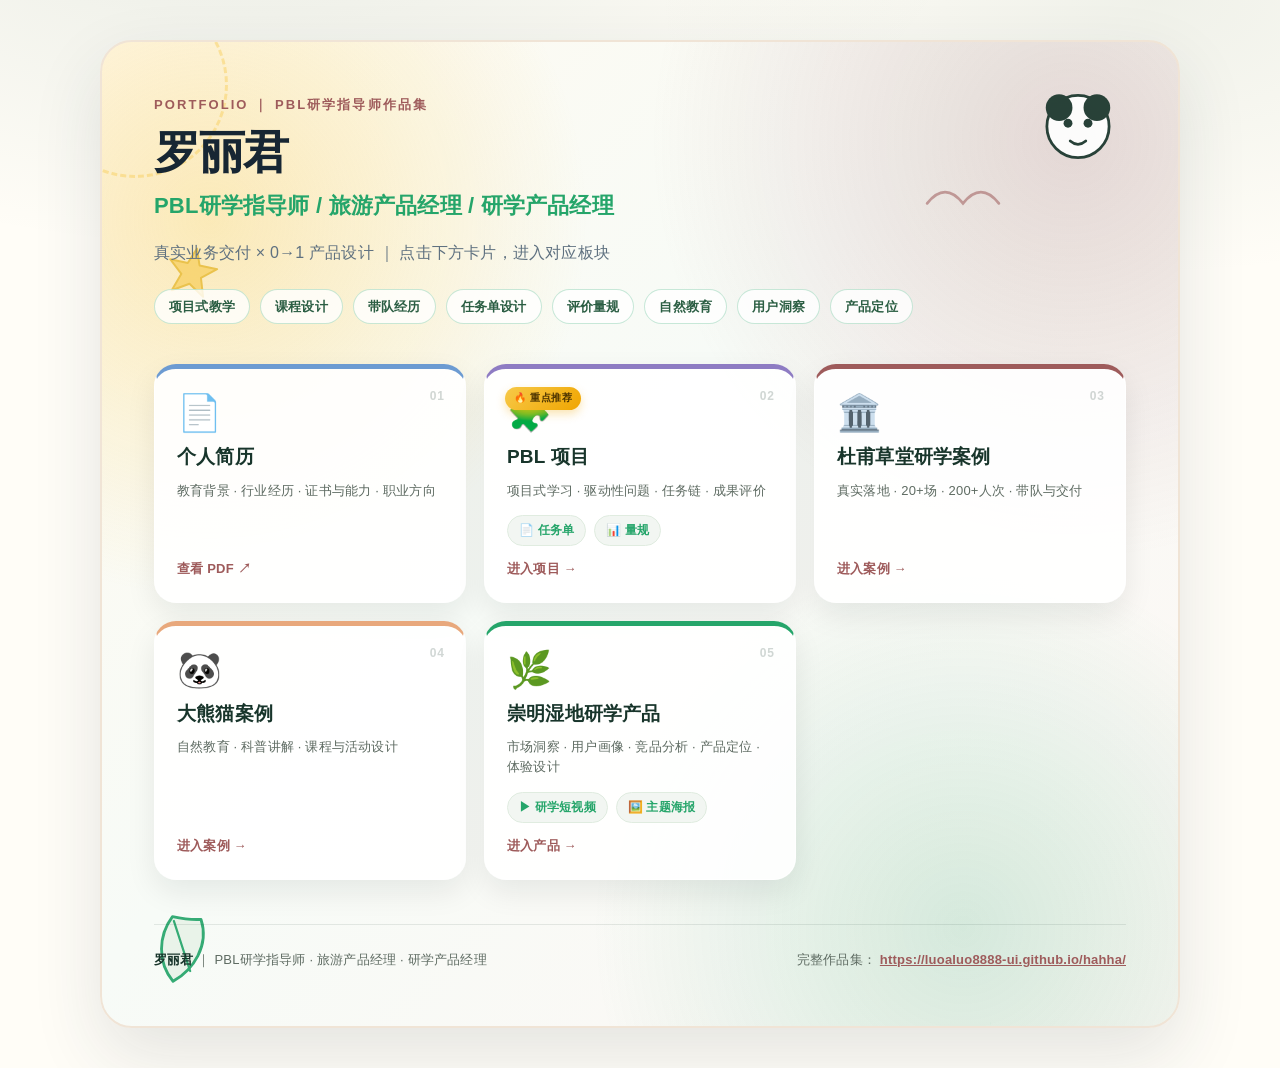
==== commit 3efa391d: "Add files via upload" ====
--- a/index.html
+++ b/index.html
@@ -4,10 +4,9 @@
 <head>
     <meta charset="utf-8" />
     <meta name="viewport" content="width=device-width, initial-scale=1.0" />
-    <title>罗丽君｜旅游产品经理 / 研学产品经理作品集</title>
+    <title>罗丽君｜PBL研学指导师作品集</title>
 
     <style>
-        /* ===== 基础变量 ===== */
         :root {
             --bg: #fffdf7;
             --ink: #18352b;
@@ -16,19 +15,17 @@
             --line: #e7e9e3;
             --green: #25a56a;
             --green-soft: #e8f3e8;
-            --green-light: #f5faf5;
-            --chip: #eef3ee;
-            --shadow: 0 10px 30px rgba(18, 30, 22, .06);
-            --radius: 18px;
-            --max: 1080px;
             --red: #9e5b5b;
             --red-deep: #874848;
             --soft-red: #f4e7e7;
+            --radius: 18px;
+            --max: 1080px;
         }
 
         * {
             box-sizing: border-box;
         }
+
         body {
             margin: 0;
             font-family: -apple-system, BlinkMacSystemFont, "Segoe UI", Roboto, "PingFang SC",
@@ -40,1328 +37,467 @@
                 var(--bg);
             line-height: 1.65;
             letter-spacing: .2px;
-        }
-        a {
+            min-height: 100vh;
+            display: flex;
+            align-items: center;
+            justify-content: center;
+            padding: 40px 20px;
+        }
+
+        .wrap {
+            width: 100%;
+            max-width: var(--max);
+            margin: 0 auto;
+        }
+
+        /* ===== 封面容器 ===== */
+        .cover {
+            position: relative;
+            padding: 52px 52px 56px;
+            border-radius: 32px;
+            background:
+                radial-gradient(circle at 10% 18%, rgba(247, 201, 72, .34), transparent 30%),
+                radial-gradient(circle at 90% 10%, rgba(158, 91, 91, .22), transparent 32%),
+                radial-gradient(circle at 80% 90%, rgba(37, 165, 106, .18), transparent 30%),
+                linear-gradient(135deg, #fffaf0 0%, #f7fbf7 45%, #fdf7f4 100%);
+            border: 2px solid #f0e4d6;
+            box-shadow: 0 28px 70px rgba(31, 48, 65, .12);
+            overflow: hidden;
+        }
+
+        .cover::before {
+            content: "";
+            position: absolute;
+            width: 180px;
+            height: 180px;
+            border-radius: 50%;
+            border: 3px dashed rgba(247, 201, 72, .40);
+            top: -50px;
+            left: -60px;
+            pointer-events: none;
+        }
+
+        .cover::after {
+            content: "";
+            position: absolute;
+            width: 260px;
+            height: 110px;
+            border-bottom: 3px solid rgba(37, 165, 106, .20);
+            border-radius: 50%;
+            bottom: -30px;
+            right: -70px;
+            transform: rotate(-10deg);
+            pointer-events: none;
+        }
+
+        /* ===== 手绘装饰 ===== */
+        .cover-doodle {
+            position: absolute;
+            pointer-events: none;
+            z-index: 1;
+            opacity: .92;
+        }
+
+        .doodle-panda {
+            width: 100px;
+            height: 90px;
+            top: 34px;
+            right: 50px;
+        }
+
+        .doodle-leaf {
+            width: 80px;
+            height: 80px;
+            bottom: 40px;
+            left: 40px;
+            transform: rotate(-18deg);
+        }
+
+        .doodle-bird {
+            width: 90px;
+            height: 56px;
+            top: 130px;
+            right: 170px;
+            opacity: .55;
+        }
+
+        .doodle-star {
+            width: 60px;
+            height: 60px;
+            top: 200px;
+            left: 60px;
+            opacity: .6;
+            transform: rotate(12deg);
+        }
+
+        /* ===== 头部文字 ===== */
+        .cover-head {
+            position: relative;
+            z-index: 2;
+        }
+
+        .cover-eyebrow {
+            color: var(--red);
+            font-size: 13px;
+            font-weight: 800;
+            letter-spacing: .16em;
+            margin-bottom: 12px;
+        }
+
+        .cover-head h1 {
+            margin: 0;
+            font-size: 46px;
+            line-height: 1.1;
+            letter-spacing: -0.03em;
+            color: #172633;
+        }
+
+        .cover-role {
+            margin-top: 10px;
+            font-size: 22px;
+            font-weight: 700;
+            color: var(--green);
+        }
+
+        .cover-desc {
+            max-width: 720px;
+            margin: 16px 0 0;
+            color: #5f7180;
+            font-size: 16px;
+        }
+
+        .cover-tags {
+            display: flex;
+            flex-wrap: wrap;
+            gap: 10px;
+            margin-top: 22px;
+            position: relative;
+            z-index: 2;
+        }
+
+        .cover-tags span {
+            padding: 6px 14px;
+            border-radius: 999px;
+            background: rgba(255, 255, 255, .8);
+            border: 1px solid rgba(37, 165, 106, .25);
+            color: #2b5e43;
+            font-size: 13px;
+            font-weight: 600;
+        }
+
+        /* ===== 卡片导航 ===== */
+        .cover-nav {
+            position: relative;
+            z-index: 2;
+            display: grid;
+            grid-template-columns: repeat(3, 1fr);
+            gap: 18px;
+            margin-top: 40px;
+        }
+
+        .cover-card {
+            position: relative;
+            display: flex;
+            flex-direction: column;
+            min-height: 210px;
+            padding: 26px 22px 22px;
+            border-radius: 22px;
+            background: rgba(255, 255, 255, .90);
+            border: 1.5px solid rgba(255, 255, 255, .95);
+            box-shadow: 0 12px 30px rgba(18, 30, 22, .08);
+            transition: transform .25s ease, box-shadow .25s ease;
+            overflow: hidden;
+        }
+
+        .cover-card:hover {
+            transform: translateY(-7px);
+            box-shadow: 0 22px 45px rgba(18, 30, 22, .15);
+        }
+
+        .cover-card .card-num {
+            position: absolute;
+            top: 18px;
+            right: 20px;
+            font-size: 12px;
+            font-weight: 800;
+            color: rgba(24, 53, 43, .20);
+            letter-spacing: .08em;
+        }
+
+        .cover-card .card-icon {
+            font-size: 36px;
+            margin-bottom: 10px;
+            line-height: 1;
+        }
+
+        .cover-card h3 {
+            margin: 0 0 8px;
+            font-size: 19px;
+            color: var(--ink);
+        }
+
+        .cover-card h3 a {
+            color: inherit;
+            text-decoration: none;
+        }
+
+        .cover-card h3 a:hover {
+            color: var(--red-deep);
+        }
+
+        .cover-card p {
+            margin: 0 0 14px;
+            font-size: 13px;
+            color: var(--muted);
+            line-height: 1.55;
+        }
+
+        .cover-card .card-arrow {
+            margin-top: auto;
+            font-size: 13px;
+            font-weight: 700;
+            color: var(--red);
+            text-decoration: none;
+        }
+
+        .cover-card .card-arrow:hover {
+            text-decoration: underline;
+        }
+
+        .cover-card .card-sub-links {
+            display: flex;
+            flex-wrap: wrap;
+            gap: 8px;
+            margin-bottom: 12px;
+        }
+
+        .cover-card .card-sub-links a {
+            font-size: 12px;
+            padding: 5px 11px;
+            border-radius: 999px;
+            background: #f2f6f2;
             color: var(--green);
             text-decoration: none;
-        }
-        a:hover {
-            text-decoration: underline;
-        }
-        .wrap {
-            max-width: var(--max);
-            margin: 0 auto;
-            padding: 48px 20px 80px;
-            background: #fff;
-            box-shadow: 0 18px 50px rgba(31, 48, 65, .08);
-        }
-
-        /* ===== Hero ===== */
-        .hero {
-            padding: 48px 48px 40px;
-            border: 1px solid var(--line);
-            background:
-                radial-gradient(circle at 88% 18%, rgba(158, 91, 91, .07), transparent 22%),
-                linear-gradient(135deg, #fbfcfc 0%, #ffffff 68%);
-            border-radius: calc(var(--radius) + 10px);
-            box-shadow: var(--shadow);
+            border: 1px solid #e0ece0;
+            font-weight: 600;
+            transition: background .2s;
+        }
+
+        .cover-card .card-sub-links a:hover {
+            background: var(--green-soft);
+            text-decoration: none;
+        }
+
+        /* 不同板块顶部色条 */
+        .card-resume { border-top: 5px solid #6c9bd2; }
+        .card-pbl    { border-top: 5px solid #8e7cc3; }
+        .card-dufu   { border-top: 5px solid var(--red); }
+        .card-panda  { border-top: 5px solid #e8a87c; }
+        .card-chongming { border-top: 5px solid var(--green); }
+
+        /* 重点推荐角标 */
+        .badge-hot {
+            position: absolute;
+            top: 18px;
+            left: 20px;
+            background: linear-gradient(135deg, #f7c948, #f0a500);
+            color: #4a3200;
+            font-size: 10px;
+            font-weight: 800;
+            padding: 3px 9px;
+            border-radius: 999px;
+            letter-spacing: .06em;
+            box-shadow: 0 4px 10px rgba(240, 165, 0, .3);
+        }
+
+        /* ===== 底部 ===== */
+        .cover-footer {
             position: relative;
-            overflow: hidden;
-        }
-        .hero:before {
-            content: "";
-            position: absolute;
-            inset: -2px;
-            background: linear-gradient(135deg, rgba(47, 91, 70, .06), rgba(126, 154, 134, .04), transparent 55%);
-            pointer-events: none;
-            mask: radial-gradient(900px 360px at 10% 0%, black 40%, transparent 70%);
-            opacity: .85;
-        }
-
-        .hero-eyebrow {
-            color: var(--red);
-            font-size: 13px;
-            font-weight: 700;
-            letter-spacing: .12em;
-            margin-bottom: 14px;
-            position: relative;
-            z-index: 1;
-        }
-        .hero h1 {
-            margin: 0;
-            font-size: 42px;
-            line-height: 1.15;
-            letter-spacing: -0.03em;
-            color: #172633;
-            position: relative;
-            z-index: 1;
-        }
-        .hero-subtitle {
-            margin-top: 12px;
-            color: #5f7180;
-            font-size: 19px;
-            position: relative;
-            z-index: 1;
-        }
-        .hero-intro {
-            max-width: 760px;
-            margin-top: 24px;
-            font-size: 16px;
-            color: #4a5d6b;
-            position: relative;
-            z-index: 1;
-        }
-        .hero-intro strong {
-            color: var(--red-deep);
-            font-weight: 650;
-        }
-        .hero-tags {
-            display: flex;
-            flex-wrap: wrap;
-            gap: 9px;
-            margin-top: 24px;
-            position: relative;
-            z-index: 1;
-        }
-        .hero-tags .pill {
-            padding: 6px 12px;
-            border: 1px solid var(--line);
-            background: #fff;
-            border-radius: 999px;
-            color: #526573;
-            font-size: 13px;
-        }
-
-        .hero-grid {
-            display: grid;
-            grid-template-columns: 1fr 1fr;
-            gap: 16px;
-            margin-top: 30px;
-            position: relative;
-            z-index: 1;
-        }
-        .hero-card {
-            padding: 18px 20px;
-            border: 1px solid var(--line);
-            border-radius: 14px;
-            background: rgba(255, 255, 255, .92);
-            transition: box-shadow .3s ease;
-        }
-        .hero-card:hover {
-            box-shadow: 0 8px 30px rgba(18, 30, 22, .08);
-        }
-        .hero-card .num {
-            color: var(--red);
-            font-size: 12px;
-            font-weight: 700;
-            letter-spacing: .08em;
-        }
-        .hero-card h3 {
-            margin: 7px 0 4px;
-            font-size: 17px;
-            color: #233745;
-        }
-        .hero-card p {
-            margin: 0;
-            font-size: 13px;
-            color: #6a7b88;
-        }
-
-        @media (max-width: 820px) {
-            .hero-grid {
-                grid-template-columns: 1fr;
-            }
-            .hero {
-                padding: 28px 20px 24px;
-            }
-            .hero h1 {
-                font-size: 32px;
-            }
-        }
-        @media (max-width: 600px) {
-            .hero {
-                padding: 20px 16px;
-            }
-            .hero h1 {
-                font-size: 28px;
-            }
-            .hero-subtitle {
-                font-size: 16px;
-            }
-        }
-
-        /* ===== 标题 ===== */
-        .secHead {
-            display: flex;
-            align-items: center;
-            gap: 12px;
-            margin-bottom: 22px;
-        }
-        .secHead .bar {
-            width: 4px;
-            height: 28px;
-            background: var(--red);
-            border-radius: 4px;
-        }
-        .secTitle {
-            display: inline-flex;
-            align-items: center;
-            gap: 8px;
-            padding: 5px 13px;
-            border-radius: 6px;
-            background: var(--soft-red);
-            color: var(--red-deep);
-            font-size: 17px;
-            font-weight: 700;
-            line-height: 1.35;
-            margin: 0;
-        }
-        .secTitle .index {
-            font-size: 12px;
-            letter-spacing: .06em;
-            opacity: .9;
-        }
-
-        /* ===== 卡片 ===== */
-        .card {
-            border: 1px solid var(--line);
-            border-radius: var(--radius);
-            background: rgba(255, 255, 255, .78);
-            box-shadow: var(--shadow);
-            padding: 22px;
-        }
-        .twoCol {
-            display: grid;
-            grid-template-columns: 1fr 1fr;
-            gap: 16px;
-        }
-        @media (max-width:860px) {
-            .twoCol {
-                grid-template-columns: 1fr;
-            }
-        }
-        .box {
-            border: 1px solid var(--line);
-            border-radius: 16px;
-            background: #fff;
-            padding: 16px;
-        }
-        .box h3 {
-            margin: 0 0 8px;
-            font-size: 15px;
-            color: var(--ink);
-        }
-        .muted {
-            color: var(--muted);
-        }
-        .strong {
-            font-weight: 700;
-            color: var(--green);
-        }
-
-        /* ===== 案例 ===== */
-        .case {
-            border: 1px solid var(--line);
-            border-radius: var(--radius);
-            background: #fff;
-            box-shadow: var(--shadow);
-            overflow: hidden;
-        }
-        .case-top {
-            padding: 24px 28px 18px;
-            background: linear-gradient(180deg, #fcfcfc, #fff);
-            border-bottom: 1px solid var(--line);
-        }
-        .case-title-row {
+            z-index: 2;
+            margin-top: 44px;
+            padding-top: 24px;
+            border-top: 1px solid rgba(24, 53, 43, .10);
             display: flex;
             justify-content: space-between;
-            align-items: flex-start;
-            gap: 20px;
+            align-items: center;
             flex-wrap: wrap;
-        }
-        .case-title {
-            font-size: 22px;
-            font-weight: 700;
-            color: var(--ink);
-        }
-        .case-sub {
-            margin-top: 4px;
-            color: var(--muted);
-            font-size: 14px;
-        }
-        .status-badge {
-            white-space: nowrap;
-            padding: 6px 14px;
-            border-radius: 999px;
-            font-size: 12px;
-            font-weight: 700;
-        }
-        .status-badge.green {
-            background: var(--green-soft);
-            border: 1px solid #b8d5b8;
-            color: var(--green);
-        }
-        .status-badge.red {
-            background: var(--soft-red);
-            border: 1px solid #ead9d9;
-            color: var(--red);
-        }
-        .status-badge.gold {
-            background: #f8f1dc;
-            border: 1px solid #e7d9b0;
-            color: #8a7a3a;
-        }
-
-        .case-metrics {
-            display: grid;
-            grid-template-columns: repeat(5, 1fr);
-            gap: 10px;
-            margin-top: 18px;
-        }
-        .case-metrics .metric {
-            background: var(--bg);
-            border: 1px solid var(--line);
-            border-radius: 10px;
-            padding: 11px 13px;
-        }
-        .case-metrics .metric .v {
-            font-size: 18px;
-            font-weight: 700;
-            color: var(--ink);
-        }
-        .case-metrics .metric .l {
-            font-size: 12px;
-            color: var(--muted);
-            margin-top: 2px;
-        }
-        .case-body {
-            padding: 24px 28px 28px;
-        }
-
-        .grid-3 {
-            display: grid;
-            grid-template-columns: repeat(3, 1fr);
-            gap: 14px;
-            margin-top: 16px;
-        }
-        .grid-3 .mini {
-            border: 1px solid var(--line);
-            border-radius: 12px;
-            padding: 16px;
-            background: #fff;
-        }
-        .grid-3 .mini h4 {
-            margin: 0 0 6px;
-            font-size: 14px;
-            color: var(--ink);
-        }
-        .grid-3 .mini p {
-            margin: 0;
+            gap: 12px;
             font-size: 13px;
             color: var(--muted);
         }
-        .grid-3 .mini ul {
-            margin: 4px 0 0;
-            padding-left: 16px;
-            font-size: 13px;
-            color: var(--muted);
-        }
-        .grid-3 .mini ul li {
-            margin: 3px 0;
-        }
-        @media (max-width: 700px) {
-            .grid-3 {
+
+        .cover-footer strong {
+            color: var(--ink);
+        }
+
+        /* ===== 响应式 ===== */
+        @media (max-width: 950px) {
+            .cover-nav {
+                grid-template-columns: repeat(2, 1fr);
+            }
+        }
+
+        @media (max-width: 640px) {
+            body {
+                padding: 20px 12px;
+            }
+
+            .cover {
+                padding: 32px 20px 36px;
+                border-radius: 24px;
+            }
+
+            .cover-head h1 {
+                font-size: 32px;
+            }
+
+            .cover-role {
+                font-size: 18px;
+            }
+
+            .cover-nav {
                 grid-template-columns: 1fr;
             }
-            .case-metrics {
-                grid-template-columns: 1fr 1fr;
-            }
-        }
-
-        .flow-row {
-            display: flex;
-            flex-wrap: wrap;
-            align-items: center;
-            gap: 8px;
-            margin-top: 12px;
-        }
-        .flow-row .node {
-            padding: 8px 12px;
-            background: var(--bg);
-            border: 1px solid var(--line);
-            border-radius: 8px;
-            font-size: 13px;
-            color: var(--muted);
-        }
-        .flow-row .arrow {
-            color: #b0bcc6;
-            font-weight: 700;
-            font-size: 18px;
-        }
-
-        /* ===== 真实带团现场 - 三部分布局 ===== */
-        .gallery-section {
-            margin-top: 20px;
-            border-top: 1px solid var(--line);
-            padding-top: 20px;
-        }
-        .gallery-section .section-label {
-            font-size: 15px;
-            font-weight: 700;
-            color: var(--ink);
-            margin: 0 0 12px;
-        }
-
-        .gallery-part-1 {
-            margin-bottom: 24px;
-        }
-        .gallery-part-1 .part-title {
-            font-size: 13px;
-            font-weight: 600;
-            color: var(--red-deep);
-            margin: 0 0 10px;
-            padding-left: 2px;
-        }
-        .gallery-part-1 .photo-grid-3 {
-            display: grid;
-            grid-template-columns: repeat(3, 1fr);
-            gap: 14px;
-        }
-        .gallery-part-1 .photo-grid-3 .photo-item {
-            border: 1px solid var(--line);
-            border-radius: 12px;
-            overflow: hidden;
-            background: #fff;
-        }
-        .gallery-part-1 .photo-grid-3 img {
-            width: 100%;
-            aspect-ratio: 4/3;
-            object-fit: cover;
-            display: block;
-            background: #f5f7f8;
-        }
-        .gallery-part-1 .photo-grid-3 .caption {
-            padding: 8px 10px;
-            color: var(--muted);
-            font-size: 12px;
-            text-align: center;
-            background: #fafbfb;
-        }
-
-        .gallery-part-2 {
-            margin-bottom: 24px;
-        }
-        .gallery-part-2 .part-title {
-            font-size: 13px;
-            font-weight: 600;
-            color: var(--red-deep);
-            margin: 0 0 10px;
-            padding-left: 2px;
-        }
-        .gallery-part-2 .photo-grid-2 {
-            display: grid;
-            grid-template-columns: 1fr 1fr;
-            gap: 14px;
-        }
-        .gallery-part-2 .photo-grid-2 .photo-item {
-            border: 1px solid var(--line);
-            border-radius: 12px;
-            overflow: hidden;
-            background: #fff;
-        }
-        .gallery-part-2 .photo-grid-2 img {
-            width: 100%;
-            aspect-ratio: 4/3;
-            object-fit: cover;
-            display: block;
-            background: #f5f7f8;
-        }
-        .gallery-part-2 .photo-grid-2 .caption {
-            padding: 8px 10px;
-            color: var(--muted);
-            font-size: 12px;
-            text-align: center;
-            background: #fafbfb;
-        }
-        .gallery-part-2 .photo-grid-2 .caption .highlight {
-            color: var(--red-deep);
-            font-weight: 700;
-        }
-
-        .gallery-part-3 .part-title {
-            font-size: 13px;
-            font-weight: 600;
-            color: var(--red-deep);
-            margin: 0 0 10px;
-            padding-left: 2px;
-        }
-        .gallery-part-3 .photo-grid-2 {
-            display: grid;
-            grid-template-columns: 1fr 1fr;
-            gap: 14px;
-            max-width: 600px;
-        }
-        .gallery-part-3 .photo-grid-2 .photo-item {
-            border: 1px solid var(--line);
-            border-radius: 12px;
-            overflow: hidden;
-            background: #fff;
-        }
-        .gallery-part-3 .photo-grid-2 img {
-            width: 100%;
-            aspect-ratio: 3/4;
-            object-fit: cover;
-            display: block;
-            background: #f5f7f8;
-        }
-        .gallery-part-3 .photo-grid-2 .caption {
-            padding: 8px 10px;
-            color: var(--muted);
-            font-size: 12px;
-            text-align: center;
-            background: #fafbfb;
-        }
-
-        @media (max-width: 700px) {
-            .gallery-part-1 .photo-grid-3 {
-                grid-template-columns: 1fr 1fr;
-            }
-            .gallery-part-1 .photo-grid-3 .photo-item:last-child {
-                grid-column: 1 / -1;
-                max-width: 50%;
-                margin: 0 auto;
-            }
-            .gallery-part-2 .photo-grid-2 {
-                grid-template-columns: 1fr;
-            }
-            .gallery-part-3 .photo-grid-2 {
-                grid-template-columns: 1fr;
-                max-width: 100%;
-            }
-        }
-        @media (max-width: 450px) {
-            .gallery-part-1 .photo-grid-3 {
-                grid-template-columns: 1fr;
-            }
-            .gallery-part-1 .photo-grid-3 .photo-item:last-child {
-                max-width: 100%;
-            }
-        }
-
-        /* ===== 高亮块 ===== */
-        .highlight-box {
-            margin-top: 22px;
-            padding: 18px 22px;
-            border-left: 4px solid var(--red);
-            background: #fcf8f8;
-            border-radius: 0 11px 11px 0;
-        }
-        .highlight-box .title {
-            color: var(--red-deep);
-            font-size: 13px;
-            font-weight: 700;
-            margin-bottom: 4px;
-        }
-        .highlight-box p {
-            margin: 0;
-            color: #4f6170;
-            font-size: 14px;
-        }
-        .highlight-box strong {
-            color: var(--ink);
-        }
-
-        /* ===== 概念产品 ===== */
-        .concept-line {
-            margin-top: 17px;
-            padding: 19px 21px;
-            border: 1px solid var(--line);
-            border-radius: 11px;
-            background: #fafbfb;
-        }
-        .concept-line p {
-            margin: 0;
-            color: #596c79;
-            font-size: 14px;
-        }
-        .concept-line strong {
-            color: #2d4553;
-        }
-
-        .decision-grid {
-            display: grid;
-            grid-template-columns: 1fr 1fr;
-            gap: 16px;
-            margin-top: 18px;
-        }
-        .decision {
-            padding: 16px 18px;
-            border: 1px solid var(--line);
-            border-radius: 12px;
-            background: #fff;
-        }
-        .decision .tag {
-            display: inline-block;
-            margin-bottom: 6px;
-            padding: 3px 8px;
-            border-radius: 999px;
-            background: #f8efef;
-            color: var(--red-deep);
-            font-size: 11px;
-            font-weight: 700;
-        }
-        .decision h4 {
-            margin: 0 0 6px;
-            font-size: 14px;
-            color: var(--ink);
-        }
-        .decision p {
-            margin: 0;
-            font-size: 13px;
-            color: var(--muted);
-        }
-        @media (max-width: 700px) {
-            .decision-grid {
-                grid-template-columns: 1fr;
-            }
-        }
-
-        /* ===== 竞品 ===== */
-        .competitorGrid {
-            display: grid;
-            grid-template-columns: repeat(3, 1fr);
-            gap: 14px;
-            margin-top: 14px;
-        }
-        .competitor {
-            background: #fffdf8;
-            border: 2px solid #d8cdbd;
-            border-radius: 10px;
-            padding: 18px;
-            position: relative;
-            box-shadow: 5px 5px 0 #eee3d4;
-        }
-        .competitor h3 {
-            margin: 0 0 8px;
-            font-size: 15px;
-            color: #355c48;
-        }
-        .competitor p {
-            margin: 5px 0;
-            color: #5e6b62;
-            font-size: 13px;
-        }
-        .competitor b {
-            color: #273f32;
-        }
-        @media(max-width:800px) {
-            .competitorGrid {
-                grid-template-columns: 1fr;
-            }
-        }
-
-        /* ===== 能力条 ===== */
-        .capability-strip {
-            display: grid;
-            grid-template-columns: repeat(5, 1fr);
-            gap: 10px;
-            margin-top: 18px;
-        }
-        .capability {
-            padding: 14px 13px;
-            border: 1px solid var(--line);
-            border-radius: 10px;
-            background: #fbfbfb;
-            text-align: center;
-        }
-        .capability strong {
-            display: block;
-            color: #2b4150;
-            font-size: 13px;
-        }
-        .capability span {
-            display: block;
-            margin-top: 2px;
-            color: #87949e;
-            font-size: 11px;
-        }
-        @media(max-width:700px) {
-            .capability-strip {
-                grid-template-columns: repeat(3, 1fr);
-            }
-        }
-        @media(max-width:450px) {
-            .capability-strip {
-                grid-template-columns: 1fr 1fr;
-            }
-        }
-
-        /* ===== 方案链接 ===== */
-        .planBlock {
-            display: flex;
-            gap: 14px;
-            align-items: flex-start;
-            flex-wrap: wrap;
-        }
-        .planInfo {
-            flex: 1 1 420px;
-            min-width: 280px;
-        }
-        .btn {
-            display: inline-block;
-            padding: 12px 16px;
-            border-radius: 14px;
-            background: var(--green);
-            color: #fff;
-            font-weight: 800;
-            border: 1px solid rgba(0, 0, 0, .06);
-            box-shadow: 0 10px 24px rgba(47, 91, 70, .18);
-        }
-        .btn:hover {
-            text-decoration: none;
-            filter: brightness(.98);
-        }
-
-        /* ===== 其他 ===== */
-        .mediaBlock {
-            border: 1px solid var(--line);
-            border-radius: calc(var(--radius) + 8px);
-            background: rgba(255, 255, 255, .78);
-            box-shadow: var(--shadow);
-            padding: 18px;
-        }
-        .posterImg {
-            width: 100%;
-            display: block;
-            border-radius: 14px;
-            border: 1px solid var(--line);
-            background: #fff;
-        }
-        .visual2 {
-            display: grid;
-            grid-template-columns: 1fr 1fr;
-            gap: 14px;
-            margin-top: 12px;
-        }
-        @media (max-width:860px) {
-            .visual2 {
-                grid-template-columns: 1fr;
-            }
-        }
-
-        .footer {
-            margin-top: 52px;
-            padding-top: 26px;
-            border-top: 1px solid var(--line);
-            color: var(--muted);
-            text-align: center;
-        }
-        .footer .line1 {
-            font-weight: 700;
-            color: var(--green);
-            font-size: 16px;
-            margin: 0 0 6px;
-        }
-        .footer .line2 {
-            margin: 0;
-            font-size: 13px;
-        }
-
-        .section {
-            margin-top: 48px;
-        }
-        .section:first-of-type {
-            margin-top: 0;
-        }
-
-        .dot-list {
-            margin: 6px 0 0;
-            padding-left: 18px;
-            color: var(--muted);
-            font-size: 14px;
-        }
-        .dot-list li {
-            margin: 4px 0;
-        }
-
-        .link-out {
-            color: var(--red);
-            font-weight: 600;
-            text-decoration: underline;
-            text-underline-offset: 3px;
+
+            .doodle-panda,
+            .doodle-bird,
+            .doodle-star {
+                display: none;
+            }
+
+            .cover-footer {
+                flex-direction: column;
+                text-align: center;
+            }
         }
     </style>
 </head>
 
 <body>
+
     <div class="wrap">
-
-        <!-- =========================================================
-        HERO 封面
-        ========================================================== -->
-        <header class="hero">
-            <div class="hero-eyebrow">TRAVEL PRODUCT / STUDY TOUR PRODUCT</div>
-
-            <h1>旅游产品经理 / 研学产品经理</h1>
-
-            <div class="hero-subtitle">
-                罗丽君｜真实业务交付 × 0→1 产品设计
+        <section class="cover" id="cover">
+
+            <!-- 手绘装饰 -->
+            <svg class="cover-doodle doodle-panda" viewBox="0 0 90 80" fill="none">
+                <circle cx="45" cy="45" r="28" fill="#fff" stroke="#18352b" stroke-width="2.5" />
+                <circle cx="28" cy="28" r="12" fill="#18352b" />
+                <circle cx="62" cy="28" r="12" fill="#18352b" />
+                <circle cx="36" cy="42" r="4" fill="#18352b" />
+                <circle cx="54" cy="42" r="4" fill="#18352b" />
+                <path d="M38 58 Q45 64 52 58" stroke="#18352b" stroke-width="2.5" stroke-linecap="round" fill="none" />
+            </svg>
+
+            <svg class="cover-doodle doodle-leaf" viewBox="0 0 70 70" fill="none">
+                <path d="M35 8 C18 20 10 42 18 62 C38 58 58 42 58 18 C50 16 42 12 35 8Z"
+                    fill="#e8f3e8" stroke="#25a56a" stroke-width="2.5" stroke-linejoin="round" />
+                <path d="M35 12 L35 58" stroke="#25a56a" stroke-width="2" stroke-linecap="round" />
+            </svg>
+
+            <svg class="cover-doodle doodle-bird" viewBox="0 0 80 50" fill="none">
+                <path d="M8 28 Q24 8 40 28 Q56 8 72 28" stroke="#9e5b5b" stroke-width="2.5"
+                    stroke-linecap="round" fill="none" />
+            </svg>
+
+            <svg class="cover-doodle doodle-star" viewBox="0 0 60 60" fill="none">
+                <path d="M30 6 L36 22 L54 22 L40 34 L46 52 L30 42 L14 52 L20 34 L6 22 L24 22 Z"
+                    fill="#f7c948" stroke="#e0a800" stroke-width="2" stroke-linejoin="round" />
+            </svg>
+
+            <!-- 头部文字 -->
+            <div class="cover-head">
+                <div class="cover-eyebrow">PORTFOLIO ｜ PBL研学指导师作品集</div>
+                <h1>罗丽君</h1>
+                <div class="cover-role">PBL研学指导师 / 旅游产品经理 / 研学产品经理</div>
+                <p class="cover-desc">
+                    真实业务交付 × 0→1 产品设计 ｜ 点击下方卡片，进入对应板块
+                </p>
             </div>
 
-            <div class="hero-intro">
-                旅游管理本科、林业硕士，研究方向为
-                <strong>野生动植物保护与利用</strong>。
-                具备研学一线交付、家长沟通与真实用户接触经验，同时能够独立完成
-                <strong>市场观察、用户画像、竞品分析、产品定位、体验设计与商业化验证</strong>。
+            <!-- 能力标签 -->
+            <div class="cover-tags">
+                <span>项目式教学</span>
+                <span>课程设计</span>
+                <span>带队经历</span>
+                <span>任务单设计</span>
+                <span>评价量规</span>
+                <span>自然教育</span>
+                <span>用户洞察</span>
+                <span>产品定位</span>
             </div>
 
-            <div class="hero-tags">
-                <span class="pill">旅游产品策划</span>
-                <span class="pill">研学产品设计</span>
-                <span class="pill">用户洞察</span>
-                <span class="pill">竞品分析</span>
-                <span class="pill">产品定位</span>
-                <span class="pill">销售表达</span>
-                <span class="pill">内容包装</span>
+            <!-- 卡片导航 -->
+            <div class="cover-nav">
+
+                <!-- 01 个人简历 -->
+                <div class="cover-card card-resume">
+                    <span class="card-num">01</span>
+                    <div class="card-icon">📄</div>
+                    <h3><a href="jianli.pdf" target="_blank" rel="noopener">个人简历</a></h3>
+                    <p>教育背景 · 行业经历 · 证书与能力 · 职业方向</p>
+                    <a class="card-arrow" href="jianli.pdf" target="_blank" rel="noopener">查看 PDF ↗</a>
+                </div>
+
+                <!-- 02 PBL 项目（重点推荐） -->
+                <div class="cover-card card-pbl">
+                    <span class="badge-hot">🔥 重点推荐</span>
+                    <span class="card-num">02</span>
+                    <div class="card-icon">🧩</div>
+                    <h3><a href="PBL.html">PBL 项目</a></h3>
+                    <p>项目式学习 · 驱动性问题 · 任务链 · 成果评价</p>
+                    <div class="card-sub-links">
+                        <a href="renwudan.html">📄 任务单</a>
+                        <a href="lianggui.html">📊 量规</a>
+                    </div>
+                    <a class="card-arrow" href="PBL.html">进入项目 →</a>
+                </div>
+
+                <!-- 03 杜甫草堂研学案例（带队经历） -->
+                <div class="cover-card card-dufu">
+                    <span class="card-num">03</span>
+                    <div class="card-icon">🏛️</div>
+                    <h3><a href="dufu.html">杜甫草堂研学案例</a></h3>
+                    <p>真实落地 · 20+场 · 200+人次 · 带队与交付</p>
+                    <a class="card-arrow" href="dufu.html">进入案例 →</a>
+                </div>
+
+                <!-- 04 大熊猫案例（课程设计） -->
+                <div class="cover-card card-panda">
+                    <span class="card-num">04</span>
+                    <div class="card-icon">🐼</div>
+                    <h3><a href="panda.html">大熊猫案例</a></h3>
+                    <p>自然教育 · 科普讲解 · 课程与活动设计</p>
+                    <a class="card-arrow" href="panda.html">进入案例 →</a>
+                </div>
+
+                <!-- 05 崇明湿地研学产品（课程设计/项目式教学） -->
+                <div class="cover-card card-chongming">
+                    <span class="card-num">05</span>
+                    <div class="card-icon">🌿</div>
+                    <h3><a href="yanxue.html">崇明湿地研学产品</a></h3>
+                    <p>市场洞察 · 用户画像 · 竞品分析 · 产品定位 · 体验设计</p>
+                    <div class="card-sub-links">
+                        <a href="https://b23.tv/Cs0819F" target="_blank" rel="noopener">▶ 研学短视频</a>
+                        <a href="海报.png" target="_blank" rel="noopener">🖼️ 主题海报</a>
+                    </div>
+                    <a class="card-arrow" href="yanxue.html">进入产品 →</a>
+                </div>
+
             </div>
 
-            <div class="hero-grid">
-                <div class="hero-card">
-                    <div class="num">CASE 01</div>
-                    <h3>学而思研学｜杜甫草堂</h3>
-                    <p>真实落地项目｜20+场｜200+人次｜399元/学生</p>
-                </div>
-                <div class="hero-card">
-                    <div class="num">CASE 02</div>
-                    <h3>崇明湿地自然观察</h3>
-                    <p>0→1概念产品｜市场洞察｜用户画像｜竞品分析｜产品定位</p>
+            <!-- 底部信息 -->
+            <div class="cover-footer">
+                <div><strong>罗丽君</strong> ｜ PBL研学指导师 · 旅游产品经理 · 研学产品经理</div>
+                <div>
+                    完整作品集：
+                    <a href="https://luoaluo8888-ui.github.io/hahha/" target="_blank" rel="noopener"
+                        style="color:var(--red); font-weight:600;">https://luoaluo8888-ui.github.io/hahha/</a>
                 </div>
             </div>
-        </header>
-
-        <!-- =========================================================
-        CASE 01｜杜甫草堂研学
-        ========================================================== -->
-        <section class="section">
-
-            <div class="secHead">
-                <div class="bar"></div>
-                <div class="secTitle">
-                    <span class="index">01</span>
-                    真实业务案例｜学而思研学·杜甫草堂
-                </div>
-            </div>
-
-            <div class="case">
-                <div class="case-top">
-                    <div class="case-title-row">
-                        <div>
-                            <div class="case-title">杜甫草堂研学产品</div>
-                            <div class="case-sub">真实落地 × 用户触点 × 产品交付 × 体验优化</div>
-                        </div>
-                        <span class="status-badge red">真实落地项目</span>
-                    </div>
-                    <div class="case-metrics">
-                        <div class="metric"><div class="v">20+场</div><div class="l">实际参与</div></div>
-                        <div class="metric"><div class="v">200+人次</div><div class="l">累计服务</div></div>
-                        <div class="metric"><div class="v">8–15人</div><div class="l">单场规模</div></div>
-                        <div class="metric"><div class="v">399元/人</div><div class="l">学生产品售价</div></div>
-                        <div class="metric"><div class="v">90%+</div><div class="l">满团率</div></div>
-                    </div>
-                </div>
-
-                <div class="case-body">
-                    <!-- 角色 + 业务链路 -->
-                    <div class="twoCol">
-                        <div class="box">
-                            <h3>项目与我的角色</h3>
-                            <ul class="dot-list">
-                                <li>参与杜甫草堂研学产品20+场，单场8–15人，累计服务学生200+人次。</li>
-                                <li>承担研学主讲、全陪、家长沟通、集合、交通衔接及安全管理等工作。</li>
-                                <li>参与家长微信群建立、产品咨询、行前通知、行程答疑及现场沟通。</li>
-                            </ul>
-                        </div>
-                        <div class="box">
-                            <h3>产品商业链路</h3>
-                            <div class="flow-row">
-                                <span class="node">明星主讲直播销售</span>
-                                <span class="arrow">→</span>
-                                <span class="node">家长咨询 / 报名</span>
-                                <span class="arrow">→</span>
-                                <span class="node">线下研学交付</span>
-                                <span class="arrow">→</span>
-                                <span class="node">用户反馈</span>
-                                <span class="arrow">→</span>
-                                <span class="node">产品优化</span>
-                            </div>
-                            <p style="margin-top:13px; color:var(--muted); font-size:13px;">
-                                学而思通过“明星主讲”强化产品信任与内容销售，线上完成用户触达与成交，
-                                线下由主讲完成真实体验交付。家长可陪同参与，学生与家长门票均由用户自行购买。
-                            </p>
-                        </div>
-                    </div>
-
-                    <!-- 用户触点 + 需求观察 + 成本认知 -->
-                    <div class="grid-3">
-                        <div class="mini">
-                            <h4>用户触点</h4>
-                            <p>直接接触学生、家长与教师，覆盖咨询、社群、行前沟通及现场服务。</p>
-                        </div>
-                        <div class="mini">
-                            <h4>用户需求观察</h4>
-                            <p>家长重点关注安全、集合、交通、时间及孩子体验；儿童更关注趣味性、互动与参与感。</p>
-                        </div>
-                        <div class="mini">
-                            <h4>经营与成本认知</h4>
-                            <p>主讲服务费300元/场；8人以下配置1名全陪，8–15人配置2名，全陪120元/人/场。</p>
-                        </div>
-                    </div>
-
-                    <!-- 经营数据 -->
-                    <div class="highlight-box">
-                        <div class="title">经营数据｜基于已掌握的真实业务信息</div>
-                        <p>
-                            按399元/学生计算，8–15人单场对应学生端销售额约
-                            <strong>3,192–5,985元/场</strong>。
-                            已知全陪人工成本约
-                            <strong>120–240元/场</strong>，
-                            另有主讲服务费300元/场。以上数据仅用于呈现本人参与过程中掌握的产品经营结构，
-                            <strong>不等同于公司完整项目毛利率或利润率</strong>。
-                        </p>
-                    </div>
-
-                    <!-- 典型问题及改进 -->
-                    <div class="grid-3" style="margin-top:16px;">
-                        <div class="mini" style="border-left:3px solid var(--red);">
-                            <h4>⚠️ 典型问题</h4>
-                            <ul>
-                                <li>迟到</li>
-                                <li>孩子不配合</li>
-                                <li>天气变化</li>
-                                <li>家长临时需求</li>
-                            </ul>
-                        </div>
-                        <div class="mini" style="border-left:3px solid var(--green);">
-                            <h4>✅ 我的处理方式</h4>
-                            <ul>
-                                <li><b>迟到：</b>行前多次提醒集合时间与地点，预留缓冲时间</li>
-                                <li><b>孩子不配合：</b>将讲解转为互动提问，加入“寻宝”“闯关”等游戏化机制</li>
-                                <li><b>天气：</b>提前与用户同步天气情况，准备室内备选路线</li>
-                                <li><b>家长临时需求：</b>快速响应、灵活调整、现场同步解决方案</li>
-                            </ul>
-                        </div>
-                        <div class="mini">
-                            <h4>📞 销售接触</h4>
-                            <ul>
-                                <li>参与家长微信群建立与维护</li>
-                                <li>产品咨询与答疑（价格、流程、适合年龄等）</li>
-                                <li>行前通知发送（时间、地点、天气提醒、注意事项）</li>
-                                <li>行程中实时沟通与家长需求响应</li>
-                                <li>现场沟通与用户关系维护</li>
-                            </ul>
-                        </div>
-                    </div>
-
-                    <!-- =========================================================
-                    真实带团现场 — 三部分布局（已按需求修改）
-                    ========================================================== -->
-                    <div class="gallery-section">
-
-                        <div class="section-label">📸 真实带团现场</div>
-
-                        <!-- 第一部分：明星主讲带团 + 真实场景（3张） -->
-                        <div class="gallery-part-1">
-                            <div class="part-title">▸ 明星主讲带团与真实场景</div>
-                            <div class="photo-grid-3">
-                                <div class="photo-item">
-                                    <img src="m1.jpg" alt="明星主讲带团现场 1" onerror="this.style.display='none';" />
-                                    <div class="caption">主讲现场｜讲解与互动</div>
-                                </div>
-                                <div class="photo-item">
-                                    <img src="m2.jpg" alt="明星主讲带团现场 2" onerror="this.style.display='none';" />
-                                    <div class="caption">真实场景｜学生活动与参与</div>
-                                </div>
-                                <div class="photo-item">
-                                    <img src="m3.jpg" alt="明星主讲带团现场 3" onerror="this.style.display='none';" />
-                                    <div class="caption">真实场景｜团队组织与氛围</div>
-                                </div>
-                            </div>
-                        </div>
-
-                        <!-- 第二部分：我的带团记录 + 文字评价（2张） -->
-                        <div class="gallery-part-2">
-                            <div class="part-title">▸ 我的带团记录</div>
-                            <div class="photo-grid-2">
-                                <div class="photo-item">
-                                    <img src="xue1.jpg" alt="杜甫草堂带团记录 1" onerror="this.style.display='none';" />
-                                    <div class="caption">带团记录｜现场讲解<br /><span class="highlight">“讲得好”</span></div>
-                                </div>
-                                <div class="photo-item">
-                                    <img src="xue2.jpg" alt="杜甫草堂带团记录 2" onerror="this.style.display='none';" />
-                                    <div class="caption">带团记录｜学生互动<br /><span class="highlight">“讲得好”</span></div>
-                                </div>
-                            </div>
-                        </div>
-
-                        <!-- 第三部分：小红书用户评价截图（2张） -->
-                        <div class="gallery-part-3">
-                            <div class="part-title">▸ 用户评价</div>
-                            <div class="photo-grid-2">
-                                <div class="photo-item">
-                                    <img src="k1.jpg" alt="小红书用户评价截图 1" onerror="this.style.display='none';" />
-                                    <div class="caption">小红书平台｜用户真实评价</div>
-                                </div>
-                                <div class="photo-item">
-                                    <img src="k2.jpg" alt="小红书用户评价截图 2" onerror="this.style.display='none';" />
-                                    <div class="caption">小红书平台｜用户真实评价</div>
-                                </div>
-                            </div>
-                        </div>
-
-                    </div>
-
-                    <!-- 产品优化 -->
-                    <div class="concept-line">
-                        <p>
-                            <strong>产品优化：</strong>
-                            ① 根据儿童现场参与状态，发现原讲解词偏生硬，主动调整为更具趣味性的表达；
-                            ② 从用户体验角度提出增加研学证书等成果物的建议，强化活动完成感与纪念价值；
-                            ③ 通过一线带团与家长沟通，积累真实用户需求与产品体验观察。
-                        </p>
-                    </div>
-
-                </div>
-            </div>
 
         </section>
-
-        <!-- =========================================================
-        CASE 02｜崇明湿地自然观察
-        ========================================================== -->
-        <section class="section">
-
-            <div class="secHead">
-                <div class="bar"></div>
-                <div class="secTitle">
-                    <span class="index">02</span>
-                    0→1概念产品案例｜崇明湿地自然观察
-                </div>
-            </div>
-
-            <div class="case">
-                <div class="case-top">
-                    <div class="case-title-row">
-                        <div>
-                            <div class="case-title">《崇明湿地自然观察》</div>
-                            <div class="case-sub">市场洞察 × 用户画像 × 竞品分析 × 产品定位 × 产品体验设计</div>
-                        </div>
-                        <span class="status-badge gold">个人概念方案</span>
-                    </div>
-                    <div class="case-metrics">
-                        <div class="metric"><div class="v">5–10岁</div><div class="l">核心用户</div></div>
-                        <div class="metric"><div class="v">周末一日</div><div class="l">核心场景</div></div>
-                        <div class="metric"><div class="v">3类竞品</div><div class="l">重点观察</div></div>
-                        <div class="metric"><div class="v">任务驱动</div><div class="l">核心玩法</div></div>
-                        <div class="metric"><div class="v">成果可带走</div><div class="l">体验记忆点</div></div>
-                    </div>
-                </div>
-
-                <div class="case-body">
-                    <!-- 市场机会 + 用户画像 -->
-                    <div class="twoCol">
-                        <div class="box">
-                            <h3>市场机会</h3>
-                            <p class="muted" style="margin:0; font-size:14px;">
-                                对比崇明现有湿地、生态研学及亲子产品，发现市场并不缺“去湿地”的产品，
-                                但部分体验仍以景点游览、知识讲解和打卡为主。
-                                因此寻找<strong>“低龄亲子 + 周末短途 + 高参与度”</strong>的产品切口。
-                            </p>
-                        </div>
-                        <div class="box">
-                            <h3>用户画像</h3>
-                            <p class="muted" style="margin:0; font-size:14px;">
-                                核心购买者为上海5–10岁儿童家长。
-                                家长关注安全、教育价值、时间成本、孩子参与度与成果感；
-                                儿童更关注探索、动手、互动和表达。
-                            </p>
-                        </div>
-                    </div>
-
-                    <!-- 竞品分析 -->
-                    <div style="margin-top:16px;">
-                        <h3 style="font-size:15px; margin:0 0 10px;">竞品分析</h3>
-                        <div class="competitorGrid">
-                            <div class="competitor">
-                                <h3>西沙湿地—明珠湖</h3>
-                                <p><b>价值：</b>湿地生态资源，生物多样性知识</p>
-                                <p><b>启发：</b>自然知识→可参与、可完成的观察任务</p>
-                            </div>
-                            <div class="competitor">
-                                <h3>光明田园研学营</h3>
-                                <p><b>价值：</b>自然+农业融合，连续体验</p>
-                                <p><b>启发：</b>完整体验、活动节奏与产品包装</p>
-                            </div>
-                            <div class="competitor">
-                                <h3>东滩湿地亲子线路</h3>
-                                <p><b>价值：</b>观鸟+湿地游览+亲子活动</p>
-                                <p><b>启发：</b>景点组合之外增加任务与可带走成果</p>
-                            </div>
-                        </div>
-                    </div>
-
-                    <!-- 产品定位 -->
-                    <div class="box" style="margin-top:16px;">
-                        <h3>产品定位</h3>
-                        <p class="muted" style="margin:0; font-size:14px;">
-                            面向上海5–10岁亲子家庭的周末一日自然探索产品，
-                            核心卖点为<strong>“低龄友好、任务驱动、亲子协作、成果可带走”</strong>。
-                            从“看湿地”转向<strong>“完成一次自然探索”</strong>，
-                            用任务机制、亲子协作和成果物提升参与感与购买理由。
-                        </p>
-                    </div>
-
-                    <!-- 产品核心判断 -->
-                    <div class="highlight-box" style="border-left-color:var(--green);">
-                        <div class="title" style="color:var(--green);">产品核心判断</div>
-                        <p>
-                            不是增加更多知识，而是降低理解门槛、提高参与程度，
-                            让家长能够感知教育价值，让儿童真正参与产品过程。
-                        </p>
-                    </div>
-
-                    <!-- 产品决策 -->
-                    <div class="decision-grid">
-                        <div class="decision">
-                            <span class="tag">产品决策 01</span>
-                            <h4>核心产品主线</h4>
-                            <p>以“为什么湿地里有这么多生命？”作为核心问题，通过<strong>观察 → 提问 → 推理 → 创作 → 表达</strong>构建完整体验。</p>
-                        </div>
-                        <div class="decision">
-                            <span class="tag">产品决策 02</span>
-                            <h4>用户价值表达</h4>
-                            <p>不以“学到了多少知识”为主要销售表达，而是突出<strong>“周末带孩子完成一次真正的自然探索”</strong>。</p>
-                        </div>
-                        <div class="decision">
-                            <span class="tag">产品决策 03</span>
-                            <h4>产品卖点</h4>
-                            <p>周末一日降低决策成本；低龄友好降低参与门槛；任务驱动提高儿童参与度；成果物强化家长获得感。</p>
-                        </div>
-                        <div class="decision">
-                            <span class="tag">产品决策 04</span>
-                            <h4>商业化验证</h4>
-                            <p>计划通过小规模试体验验证任务完成率、参与度与满意度，再进一步验证咨询→报名转化、客单价、单人成本及毛利率。</p>
-                        </div>
-                    </div>
-
-                    <!-- 项目边界 -->
-                    <div class="concept-line">
-                        <p>
-                            <strong>项目边界：</strong>
-                            本项目为个人0→1概念方案，尚未正式商业化落地。
-                            因此不虚构销售额、转化率、利润率或复购数据；
-                            当前重点体现本人从市场观察、用户需求到产品定位与商业化验证的产品思路。
-                        </p>
-                    </div>
-                </div>
-            </div>
-
-        </section>
-
-        <!-- =========================================================
-        03｜产品经理能力
-        ========================================================== -->
-        <section class="section">
-
-            <div class="secHead">
-                <div class="bar"></div>
-                <div class="secTitle">
-                    <span class="index">03</span>
-                    产品经理能力
-                </div>
-            </div>
-
-            <div class="card">
-                <div class="capability-strip">
-                    <div class="capability">
-                        <strong>市场洞察</strong>
-                        <span>发现产品机会</span>
-                    </div>
-                    <div class="capability">
-                        <strong>用户画像</strong>
-                        <span>理解购买需求</span>
-                    </div>
-                    <div class="capability">
-                        <strong>竞品分析</strong>
-                        <span>寻找差异化切口</span>
-                    </div>
-                    <div class="capability">
-                        <strong>产品定位</strong>
-                        <span>提炼核心卖点</span>
-                    </div>
-                    <div class="capability">
-                        <strong>商业化思考</strong>
-                        <span>验证销售与经营</span>
-                    </div>
-                </div>
-
-                <div class="concept-line" style="margin-top:18px;">
-                    <p>
-                        <strong>我的产品工作方式：</strong>
-                        从用户需求出发判断市场机会 →
-                        通过竞品分析明确差异 →
-                        确定产品定位与核心卖点 →
-                        设计体验与内容 →
-                        再通过真实用户反馈和经营数据持续迭代。
-                    </p>
-                </div>
-            </div>
-
-        </section>
-
-        <!-- =========================================================
-        04｜视觉与内容
-        ========================================================== -->
-        <section class="section">
-
-            <div class="secHead">
-                <div class="bar"></div>
-                <div class="secTitle">
-                    <span class="index">04</span>
-                    产品视觉与内容
-                </div>
-            </div>
-
-            <div class="card">
-                <div class="visual2">
-                    <div class="mediaBlock">
-                        <p style="font-size:12px; color:var(--muted); letter-spacing:.6px; margin:0 0 10px; text-transform:uppercase;">内容包装</p>
-                        <h3 style="margin:0 0 8px;">研学主题海报</h3>
-                        <p class="muted" style="margin:0 0 14px; font-size:13px;">
-                            将产品定位、核心卖点与用户体验转化为可传播的视觉内容，强化产品理解与购买理由。
-                        </p>
-                        <img class="posterImg" src="海报.png?v=4" alt="崇明湿地自然观察研学海报"
-                        onerror="this.style.display='none'; this.nextElementSibling.style.display='block';" />
-                        <p style="display:none; margin:12px 0 0; color:var(--muted); font-size:13px; text-align:center;">
-                            ⚠️ 海报图片未加载，请确认文件 <code>海报.png</code> 已上传。
-                        </p>
-                    </div>
-                    <div class="mediaBlock">
-                        <p style="font-size:12px; color:var(--muted); letter-spacing:.6px; margin:0 0 10px; text-transform:uppercase;">内容传播</p>
-                        <h3 style="margin:0 0 8px;">研学短视频</h3>
-                        <p class="muted" style="margin:0 0 14px; font-size:13px;">
-                            根据产品卖点梳理视频表达，使用AI辅助图片、视频与文案创作，提升产品内容包装与传播效率。
-                        </p>
-                        <div style="display:flex; gap:10px; flex-wrap:wrap; align-items:center;">
-                            <a class="btn" href="https://b23.tv/Cs0819F" target="_blank" rel="noopener">
-                                立即观看（B站）
-                            </a>
-                            <a href="https://b23.tv/Cs0819F" target="_blank" rel="noopener"
-                            style="font-size:13px; color:var(--muted); text-decoration:underline;">
-                            https://b23.tv/Cs0819F
-                        </a>
-                    </div>
-                </div>
-            </div>
-        </div>
-
-    </section>
-
-    <!-- =========================================================
-    05｜完整产品设计方案
-    ========================================================== -->
-    <section class="section">
-
-        <div class="secHead">
-            <div class="bar"></div>
-            <div class="secTitle">
-                <span class="index">05</span>
-                完整产品设计方案
-            </div>
-        </div>
-
-        <div class="card">
-            <div class="planBlock">
-                <div class="planInfo">
-                    <h3 style="margin:0 0 8px;">📋 完整设计文档</h3>
-                    <p class="muted" style="margin:0;">
-                        《崇明湿地自然观察｜自然教育研学产品设计》<br />
-                        包含完整的产品策划、课程设计、任务体系与落地执行方案。
-                    </p>
-                </div>
-                <a class="btn" href="plan.html" target="_blank" rel="noopener">
-                    查看完整方案 →
-                </a>
-            </div>
-        </div>
-
-    </section>
-
-    <!-- =========================================================
-    06｜关于我
-    ========================================================== -->
-    <section class="section">
-
-        <div class="secHead">
-            <div class="bar"></div>
-            <div class="secTitle">
-                <span class="index">06</span>
-                关于我
-            </div>
-        </div>
-
-        <div class="card">
-            <div class="twoCol">
-                <div class="box">
-                    <h3>🎓 教育背景</h3>
-                    <p class="muted" style="margin:0;">
-                        南京晓庄学院｜旅游管理本科<br>
-                        四川大学｜林业硕士<br>
-                        研究方向：野生动植物保护与利用
-                    </p>
-                </div>
-                <div class="box">
-                    <h3>🧭 行业经历</h3>
-                    <p class="muted" style="margin:0;">
-                        学而思研学主讲与一线交付<br>
-                        研学团队地接与景区讲解<br>
-                        林业自然调查及综合项目执行
-                    </p>
-                </div>
-                <div class="box">
-                    <h3>📜 证书与能力</h3>
-                    <p class="muted" style="margin:0;">
-                        导游资格证｜红十字救护员证｜CET-6｜C1驾驶证<br>
-                        Office办公软件｜AI图片/视频/文案辅助
-                    </p>
-                </div>
-                <div class="box">
-                    <h3>🎯 职业方向</h3>
-                    <p class="muted" style="margin:0;">
-                        旅游产品经理｜研学产品经理｜亲子产品经理｜自然教育产品与课程研发
-                    </p>
-                </div>
-            </div>
-
-            <div class="box" style="margin-top:14px;">
-                <h3>个人完整作品集</h3>
-                <p class="muted" style="margin:0;">
-                    <a href="https://luoaluo8888-ui.github.io/hahha/" target="_blank" class="link-out">
-                        https://luoaluo8888-ui.github.io/hahha/
-                    </a>
-                </p>
-            </div>
-        </div>
-
-    </section>
-
-    <!-- =========================================================
-    FOOTER
-    ========================================================== -->
-    <footer class="footer">
-        <p class="line2">罗丽君｜旅游产品经理 / 研学产品经理</p>
-    </footer>
-
-</div>
+    </div>
+
 </body>
 
 </html>
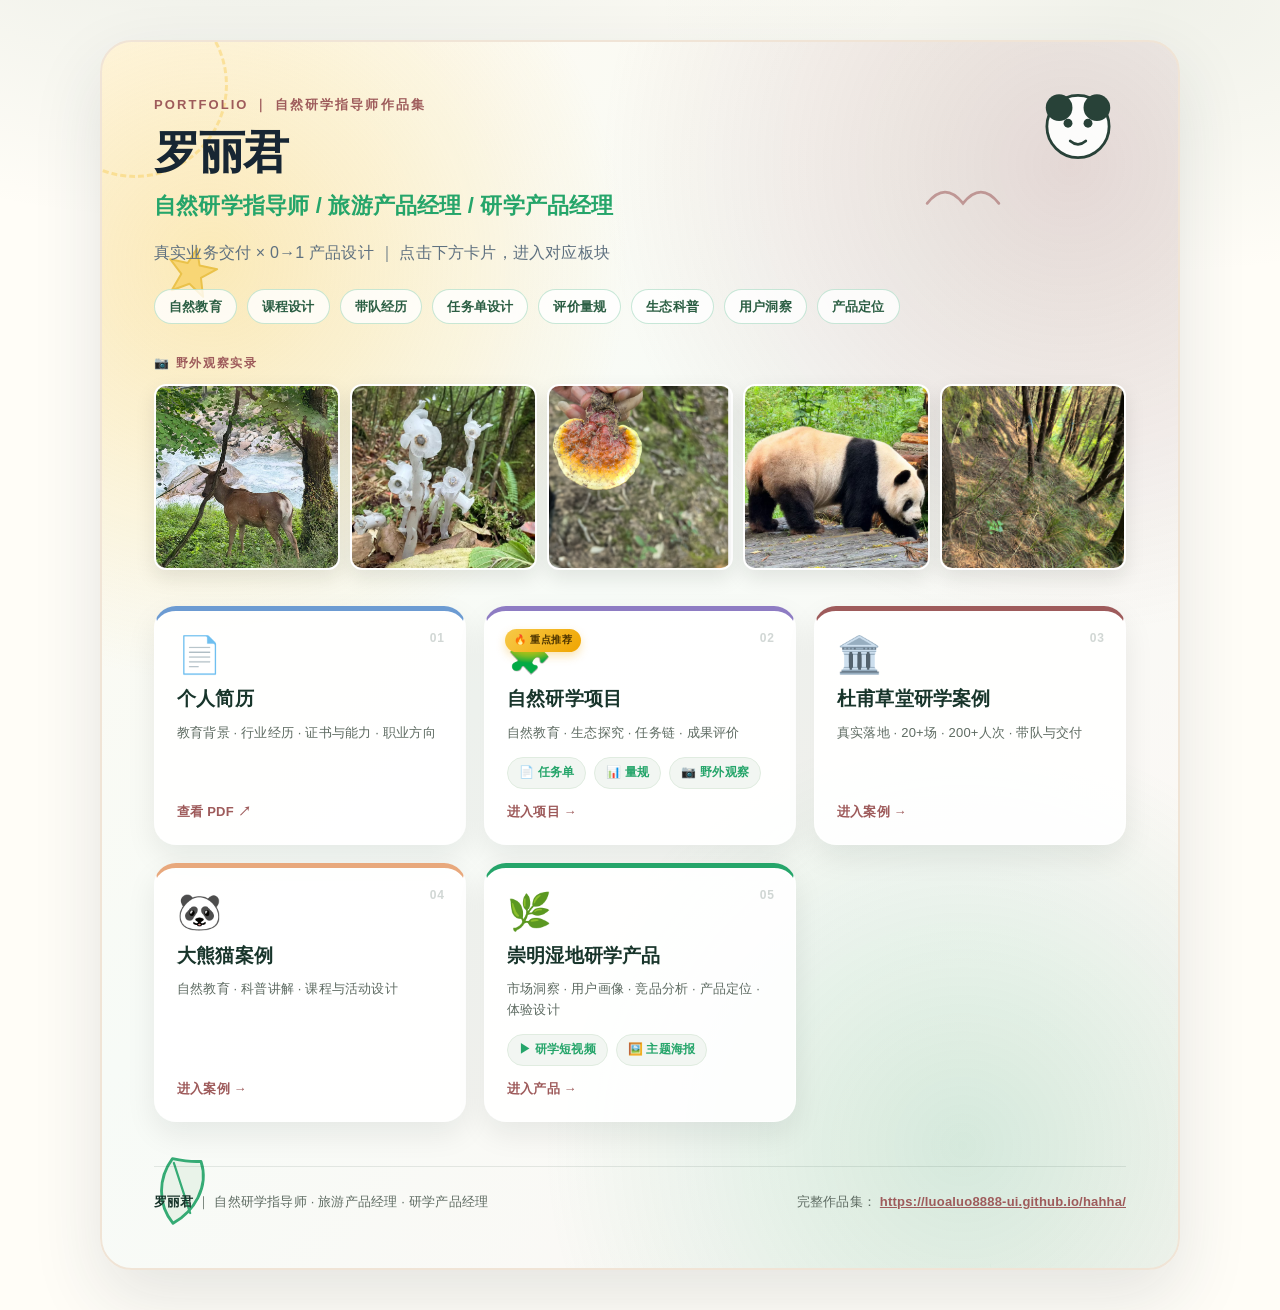
==== commit 42bdff30: "Add files via upload" ====
--- a/index.html
+++ b/index.html
@@ -4,7 +4,7 @@
 <head>
     <meta charset="utf-8" />
     <meta name="viewport" content="width=device-width, initial-scale=1.0" />
-    <title>罗丽君｜PBL研学指导师作品集</title>
+    <title>罗丽君｜自然研学指导师作品集</title>
 
     <style>
         :root {
@@ -185,6 +185,50 @@
             font-weight: 600;
         }
 
+        /* ===== 野外观察照片条 ===== */
+        .field-strip {
+            position: relative;
+            z-index: 2;
+            margin-top: 30px;
+        }
+
+        .field-strip-label {
+            font-size: 12px;
+            font-weight: 800;
+            letter-spacing: .14em;
+            color: var(--red);
+            margin-bottom: 10px;
+        }
+
+        .field-strip-grid {
+            display: grid;
+            grid-template-columns: repeat(5, 1fr);
+            gap: 10px;
+        }
+
+        .field-strip-grid a {
+            display: block;
+            aspect-ratio: 1 / 1;
+            border-radius: 12px;
+            overflow: hidden;
+            border: 2px solid #fff;
+            background: #fff;
+            box-shadow: 0 8px 20px rgba(18, 30, 22, .10);
+            transition: transform .25s ease, box-shadow .25s ease;
+        }
+
+        .field-strip-grid a:hover {
+            transform: translateY(-4px);
+            box-shadow: 0 16px 30px rgba(18, 30, 22, .18);
+        }
+
+        .field-strip-grid img {
+            width: 100%;
+            height: 100%;
+            object-fit: cover;
+            display: block;
+        }
+
         /* ===== 卡片导航 ===== */
         .cover-nav {
             position: relative;
@@ -192,7 +236,7 @@
             display: grid;
             grid-template-columns: repeat(3, 1fr);
             gap: 18px;
-            margin-top: 40px;
+            margin-top: 36px;
         }
 
         .cover-card {
@@ -290,7 +334,7 @@
 
         /* 不同板块顶部色条 */
         .card-resume { border-top: 5px solid #6c9bd2; }
-        .card-pbl    { border-top: 5px solid #8e7cc3; }
+        .card-ziran  { border-top: 5px solid #8e7cc3; }
         .card-dufu   { border-top: 5px solid var(--red); }
         .card-panda  { border-top: 5px solid #e8a87c; }
         .card-chongming { border-top: 5px solid var(--green); }
@@ -335,6 +379,10 @@
             .cover-nav {
                 grid-template-columns: repeat(2, 1fr);
             }
+
+            .field-strip-grid {
+                grid-template-columns: repeat(5, 1fr);
+            }
         }
 
         @media (max-width: 640px) {
@@ -368,6 +416,10 @@
             .cover-footer {
                 flex-direction: column;
                 text-align: center;
+            }
+
+            .field-strip-grid {
+                grid-template-columns: repeat(3, 1fr);
             }
         }
     </style>
@@ -406,9 +458,9 @@
 
             <!-- 头部文字 -->
             <div class="cover-head">
-                <div class="cover-eyebrow">PORTFOLIO ｜ PBL研学指导师作品集</div>
+                <div class="cover-eyebrow">PORTFOLIO ｜ 自然研学指导师作品集</div>
                 <h1>罗丽君</h1>
-                <div class="cover-role">PBL研学指导师 / 旅游产品经理 / 研学产品经理</div>
+                <div class="cover-role">自然研学指导师 / 旅游产品经理 / 研学产品经理</div>
                 <p class="cover-desc">
                     真实业务交付 × 0→1 产品设计 ｜ 点击下方卡片，进入对应板块
                 </p>
@@ -416,14 +468,36 @@
 
             <!-- 能力标签 -->
             <div class="cover-tags">
-                <span>项目式教学</span>
+                <span>自然教育</span>
                 <span>课程设计</span>
                 <span>带队经历</span>
                 <span>任务单设计</span>
                 <span>评价量规</span>
-                <span>自然教育</span>
+                <span>生态科普</span>
                 <span>用户洞察</span>
                 <span>产品定位</span>
+            </div>
+
+            <!-- 野外观察照片 -->
+            <div class="field-strip" id="field-photos">
+                <div class="field-strip-label">📷 野外观察实录</div>
+                <div class="field-strip-grid">
+                    <a href="zi1.jpg" target="_blank" rel="noopener">
+                        <img src="zi1.jpg" alt="野外观察照片 1" loading="lazy">
+                    </a>
+                    <a href="zi2.jpg" target="_blank" rel="noopener">
+                        <img src="zi2.jpg" alt="野外观察照片 2" loading="lazy">
+                    </a>
+                    <a href="zi3.jpg" target="_blank" rel="noopener">
+                        <img src="zi3.jpg" alt="野外观察照片 3" loading="lazy">
+                    </a>
+                    <a href="zi4.jpg" target="_blank" rel="noopener">
+                        <img src="zi4.jpg" alt="野外观察照片 4" loading="lazy">
+                    </a>
+                    <a href="zi5.jpg" target="_blank" rel="noopener">
+                        <img src="zi5.jpg" alt="野外观察照片 5" loading="lazy">
+                    </a>
+                </div>
             </div>
 
             <!-- 卡片导航 -->
@@ -438,18 +512,19 @@
                     <a class="card-arrow" href="jianli.pdf" target="_blank" rel="noopener">查看 PDF ↗</a>
                 </div>
 
-                <!-- 02 PBL 项目（重点推荐） -->
-                <div class="cover-card card-pbl">
+                <!-- 02 自然研学项目（重点推荐） -->
+                <div class="cover-card card-ziran">
                     <span class="badge-hot">🔥 重点推荐</span>
                     <span class="card-num">02</span>
                     <div class="card-icon">🧩</div>
-                    <h3><a href="PBL.html">PBL 项目</a></h3>
-                    <p>项目式学习 · 驱动性问题 · 任务链 · 成果评价</p>
+                    <h3><a href="ziran.html">自然研学项目</a></h3>
+                    <p>自然教育 · 生态探究 · 任务链 · 成果评价</p>
                     <div class="card-sub-links">
                         <a href="renwudan.html">📄 任务单</a>
                         <a href="lianggui.html">📊 量规</a>
+                        <a href="#field-photos">📷 野外观察</a>
                     </div>
-                    <a class="card-arrow" href="PBL.html">进入项目 →</a>
+                    <a class="card-arrow" href="ziran.html">进入项目 →</a>
                 </div>
 
                 <!-- 03 杜甫草堂研学案例（带队经历） -->
@@ -487,7 +562,7 @@
 
             <!-- 底部信息 -->
             <div class="cover-footer">
-                <div><strong>罗丽君</strong> ｜ PBL研学指导师 · 旅游产品经理 · 研学产品经理</div>
+                <div><strong>罗丽君</strong> ｜ 自然研学指导师 · 旅游产品经理 · 研学产品经理</div>
                 <div>
                     完整作品集：
                     <a href="https://luoaluo8888-ui.github.io/hahha/" target="_blank" rel="noopener"
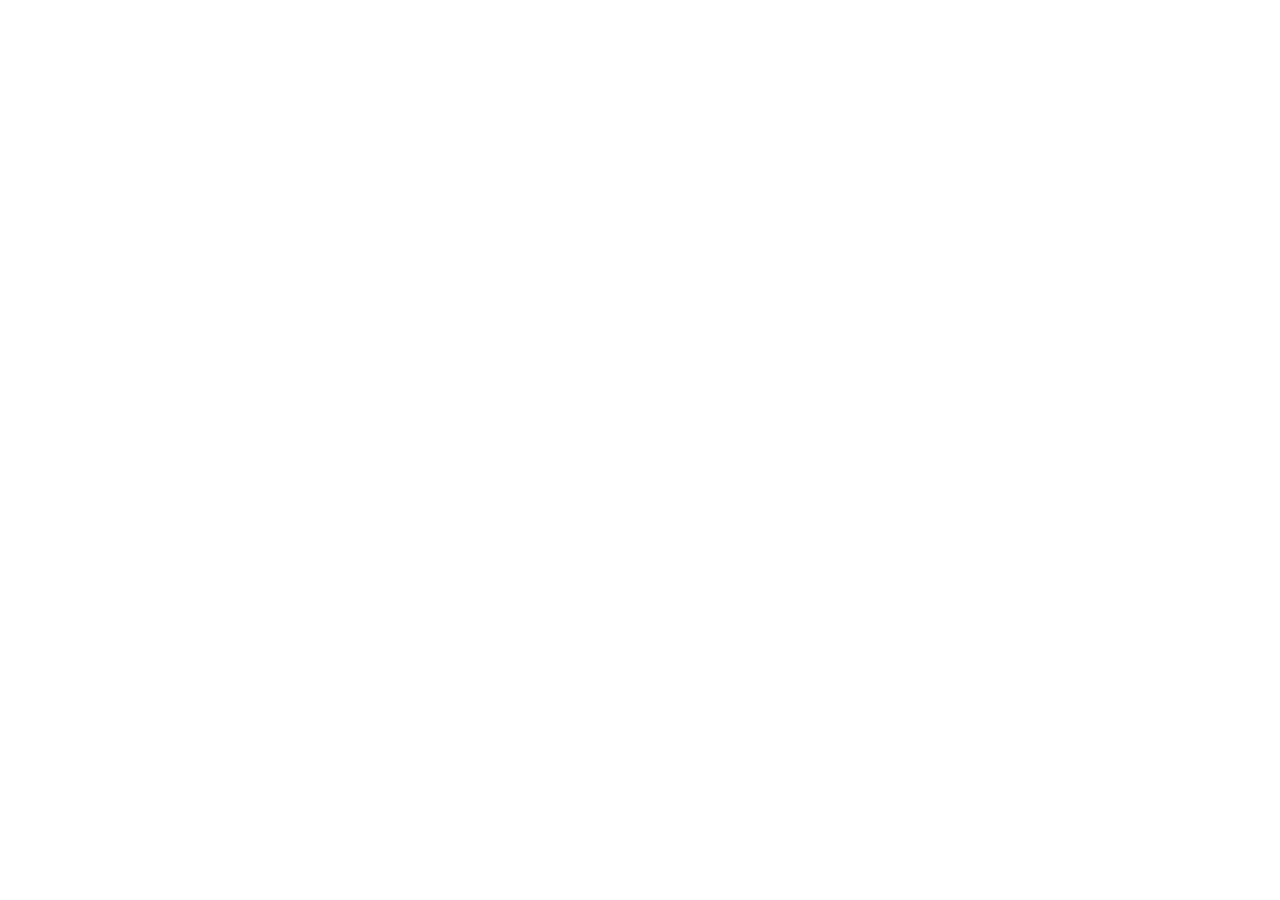
==== commit 1bc3bbbc: "Add files via upload" ====
--- a/index.html
+++ b/index.html
@@ -1,578 +1,3 @@
-<!doctype html>
-<html lang="zh-CN">
-
-<head>
-    <meta charset="utf-8" />
-    <meta name="viewport" content="width=device-width, initial-scale=1.0" />
-    <title>罗丽君｜自然研学指导师作品集</title>
-
-    <style>
-        :root {
-            --bg: #fffdf7;
-            --ink: #18352b;
-            --ink-soft: #425565;
-            --muted: #5e6b62;
-            --line: #e7e9e3;
-            --green: #25a56a;
-            --green-soft: #e8f3e8;
-            --red: #9e5b5b;
-            --red-deep: #874848;
-            --soft-red: #f4e7e7;
-            --radius: 18px;
-            --max: 1080px;
-        }
-
-        * {
-            box-sizing: border-box;
-        }
-
-        body {
-            margin: 0;
-            font-family: -apple-system, BlinkMacSystemFont, "Segoe UI", Roboto, "PingFang SC",
-                "Hiragino Sans GB", "Microsoft YaHei", "Noto Sans CJK SC", Arial, sans-serif;
-            color: var(--ink);
-            background:
-                radial-gradient(1200px 600px at 20% -10%, rgba(47, 91, 70, .10), transparent 60%),
-                radial-gradient(900px 500px at 90% 0%, rgba(126, 154, 134, .12), transparent 55%),
-                var(--bg);
-            line-height: 1.65;
-            letter-spacing: .2px;
-            min-height: 100vh;
-            display: flex;
-            align-items: center;
-            justify-content: center;
-            padding: 40px 20px;
-        }
-
-        .wrap {
-            width: 100%;
-            max-width: var(--max);
-            margin: 0 auto;
-        }
-
-        /* ===== 封面容器 ===== */
-        .cover {
-            position: relative;
-            padding: 52px 52px 56px;
-            border-radius: 32px;
-            background:
-                radial-gradient(circle at 10% 18%, rgba(247, 201, 72, .34), transparent 30%),
-                radial-gradient(circle at 90% 10%, rgba(158, 91, 91, .22), transparent 32%),
-                radial-gradient(circle at 80% 90%, rgba(37, 165, 106, .18), transparent 30%),
-                linear-gradient(135deg, #fffaf0 0%, #f7fbf7 45%, #fdf7f4 100%);
-            border: 2px solid #f0e4d6;
-            box-shadow: 0 28px 70px rgba(31, 48, 65, .12);
-            overflow: hidden;
-        }
-
-        .cover::before {
-            content: "";
-            position: absolute;
-            width: 180px;
-            height: 180px;
-            border-radius: 50%;
-            border: 3px dashed rgba(247, 201, 72, .40);
-            top: -50px;
-            left: -60px;
-            pointer-events: none;
-        }
-
-        .cover::after {
-            content: "";
-            position: absolute;
-            width: 260px;
-            height: 110px;
-            border-bottom: 3px solid rgba(37, 165, 106, .20);
-            border-radius: 50%;
-            bottom: -30px;
-            right: -70px;
-            transform: rotate(-10deg);
-            pointer-events: none;
-        }
-
-        /* ===== 手绘装饰 ===== */
-        .cover-doodle {
-            position: absolute;
-            pointer-events: none;
-            z-index: 1;
-            opacity: .92;
-        }
-
-        .doodle-panda {
-            width: 100px;
-            height: 90px;
-            top: 34px;
-            right: 50px;
-        }
-
-        .doodle-leaf {
-            width: 80px;
-            height: 80px;
-            bottom: 40px;
-            left: 40px;
-            transform: rotate(-18deg);
-        }
-
-        .doodle-bird {
-            width: 90px;
-            height: 56px;
-            top: 130px;
-            right: 170px;
-            opacity: .55;
-        }
-
-        .doodle-star {
-            width: 60px;
-            height: 60px;
-            top: 200px;
-            left: 60px;
-            opacity: .6;
-            transform: rotate(12deg);
-        }
-
-        /* ===== 头部文字 ===== */
-        .cover-head {
-            position: relative;
-            z-index: 2;
-        }
-
-        .cover-eyebrow {
-            color: var(--red);
-            font-size: 13px;
-            font-weight: 800;
-            letter-spacing: .16em;
-            margin-bottom: 12px;
-        }
-
-        .cover-head h1 {
-            margin: 0;
-            font-size: 46px;
-            line-height: 1.1;
-            letter-spacing: -0.03em;
-            color: #172633;
-        }
-
-        .cover-role {
-            margin-top: 10px;
-            font-size: 22px;
-            font-weight: 700;
-            color: var(--green);
-        }
-
-        .cover-desc {
-            max-width: 720px;
-            margin: 16px 0 0;
-            color: #5f7180;
-            font-size: 16px;
-        }
-
-        .cover-tags {
-            display: flex;
-            flex-wrap: wrap;
-            gap: 10px;
-            margin-top: 22px;
-            position: relative;
-            z-index: 2;
-        }
-
-        .cover-tags span {
-            padding: 6px 14px;
-            border-radius: 999px;
-            background: rgba(255, 255, 255, .8);
-            border: 1px solid rgba(37, 165, 106, .25);
-            color: #2b5e43;
-            font-size: 13px;
-            font-weight: 600;
-        }
-
-        /* ===== 野外观察照片条 ===== */
-        .field-strip {
-            position: relative;
-            z-index: 2;
-            margin-top: 30px;
-        }
-
-        .field-strip-label {
-            font-size: 12px;
-            font-weight: 800;
-            letter-spacing: .14em;
-            color: var(--red);
-            margin-bottom: 10px;
-        }
-
-        .field-strip-grid {
-            display: grid;
-            grid-template-columns: repeat(5, 1fr);
-            gap: 10px;
-        }
-
-        .field-strip-grid a {
-            display: block;
-            aspect-ratio: 1 / 1;
-            border-radius: 12px;
-            overflow: hidden;
-            border: 2px solid #fff;
-            background: #fff;
-            box-shadow: 0 8px 20px rgba(18, 30, 22, .10);
-            transition: transform .25s ease, box-shadow .25s ease;
-        }
-
-        .field-strip-grid a:hover {
-            transform: translateY(-4px);
-            box-shadow: 0 16px 30px rgba(18, 30, 22, .18);
-        }
-
-        .field-strip-grid img {
-            width: 100%;
-            height: 100%;
-            object-fit: cover;
-            display: block;
-        }
-
-        /* ===== 卡片导航 ===== */
-        .cover-nav {
-            position: relative;
-            z-index: 2;
-            display: grid;
-            grid-template-columns: repeat(3, 1fr);
-            gap: 18px;
-            margin-top: 36px;
-        }
-
-        .cover-card {
-            position: relative;
-            display: flex;
-            flex-direction: column;
-            min-height: 210px;
-            padding: 26px 22px 22px;
-            border-radius: 22px;
-            background: rgba(255, 255, 255, .90);
-            border: 1.5px solid rgba(255, 255, 255, .95);
-            box-shadow: 0 12px 30px rgba(18, 30, 22, .08);
-            transition: transform .25s ease, box-shadow .25s ease;
-            overflow: hidden;
-        }
-
-        .cover-card:hover {
-            transform: translateY(-7px);
-            box-shadow: 0 22px 45px rgba(18, 30, 22, .15);
-        }
-
-        .cover-card .card-num {
-            position: absolute;
-            top: 18px;
-            right: 20px;
-            font-size: 12px;
-            font-weight: 800;
-            color: rgba(24, 53, 43, .20);
-            letter-spacing: .08em;
-        }
-
-        .cover-card .card-icon {
-            font-size: 36px;
-            margin-bottom: 10px;
-            line-height: 1;
-        }
-
-        .cover-card h3 {
-            margin: 0 0 8px;
-            font-size: 19px;
-            color: var(--ink);
-        }
-
-        .cover-card h3 a {
-            color: inherit;
-            text-decoration: none;
-        }
-
-        .cover-card h3 a:hover {
-            color: var(--red-deep);
-        }
-
-        .cover-card p {
-            margin: 0 0 14px;
-            font-size: 13px;
-            color: var(--muted);
-            line-height: 1.55;
-        }
-
-        .cover-card .card-arrow {
-            margin-top: auto;
-            font-size: 13px;
-            font-weight: 700;
-            color: var(--red);
-            text-decoration: none;
-        }
-
-        .cover-card .card-arrow:hover {
-            text-decoration: underline;
-        }
-
-        .cover-card .card-sub-links {
-            display: flex;
-            flex-wrap: wrap;
-            gap: 8px;
-            margin-bottom: 12px;
-        }
-
-        .cover-card .card-sub-links a {
-            font-size: 12px;
-            padding: 5px 11px;
-            border-radius: 999px;
-            background: #f2f6f2;
-            color: var(--green);
-            text-decoration: none;
-            border: 1px solid #e0ece0;
-            font-weight: 600;
-            transition: background .2s;
-        }
-
-        .cover-card .card-sub-links a:hover {
-            background: var(--green-soft);
-            text-decoration: none;
-        }
-
-        /* 不同板块顶部色条 */
-        .card-resume { border-top: 5px solid #6c9bd2; }
-        .card-ziran  { border-top: 5px solid #8e7cc3; }
-        .card-dufu   { border-top: 5px solid var(--red); }
-        .card-panda  { border-top: 5px solid #e8a87c; }
-        .card-chongming { border-top: 5px solid var(--green); }
-
-        /* 重点推荐角标 */
-        .badge-hot {
-            position: absolute;
-            top: 18px;
-            left: 20px;
-            background: linear-gradient(135deg, #f7c948, #f0a500);
-            color: #4a3200;
-            font-size: 10px;
-            font-weight: 800;
-            padding: 3px 9px;
-            border-radius: 999px;
-            letter-spacing: .06em;
-            box-shadow: 0 4px 10px rgba(240, 165, 0, .3);
-        }
-
-        /* ===== 底部 ===== */
-        .cover-footer {
-            position: relative;
-            z-index: 2;
-            margin-top: 44px;
-            padding-top: 24px;
-            border-top: 1px solid rgba(24, 53, 43, .10);
-            display: flex;
-            justify-content: space-between;
-            align-items: center;
-            flex-wrap: wrap;
-            gap: 12px;
-            font-size: 13px;
-            color: var(--muted);
-        }
-
-        .cover-footer strong {
-            color: var(--ink);
-        }
-
-        /* ===== 响应式 ===== */
-        @media (max-width: 950px) {
-            .cover-nav {
-                grid-template-columns: repeat(2, 1fr);
-            }
-
-            .field-strip-grid {
-                grid-template-columns: repeat(5, 1fr);
-            }
-        }
-
-        @media (max-width: 640px) {
-            body {
-                padding: 20px 12px;
-            }
-
-            .cover {
-                padding: 32px 20px 36px;
-                border-radius: 24px;
-            }
-
-            .cover-head h1 {
-                font-size: 32px;
-            }
-
-            .cover-role {
-                font-size: 18px;
-            }
-
-            .cover-nav {
-                grid-template-columns: 1fr;
-            }
-
-            .doodle-panda,
-            .doodle-bird,
-            .doodle-star {
-                display: none;
-            }
-
-            .cover-footer {
-                flex-direction: column;
-                text-align: center;
-            }
-
-            .field-strip-grid {
-                grid-template-columns: repeat(3, 1fr);
-            }
-        }
-    </style>
-</head>
-
-<body>
-
-    <div class="wrap">
-        <section class="cover" id="cover">
-
-            <!-- 手绘装饰 -->
-            <svg class="cover-doodle doodle-panda" viewBox="0 0 90 80" fill="none">
-                <circle cx="45" cy="45" r="28" fill="#fff" stroke="#18352b" stroke-width="2.5" />
-                <circle cx="28" cy="28" r="12" fill="#18352b" />
-                <circle cx="62" cy="28" r="12" fill="#18352b" />
-                <circle cx="36" cy="42" r="4" fill="#18352b" />
-                <circle cx="54" cy="42" r="4" fill="#18352b" />
-                <path d="M38 58 Q45 64 52 58" stroke="#18352b" stroke-width="2.5" stroke-linecap="round" fill="none" />
-            </svg>
-
-            <svg class="cover-doodle doodle-leaf" viewBox="0 0 70 70" fill="none">
-                <path d="M35 8 C18 20 10 42 18 62 C38 58 58 42 58 18 C50 16 42 12 35 8Z"
-                    fill="#e8f3e8" stroke="#25a56a" stroke-width="2.5" stroke-linejoin="round" />
-                <path d="M35 12 L35 58" stroke="#25a56a" stroke-width="2" stroke-linecap="round" />
-            </svg>
-
-            <svg class="cover-doodle doodle-bird" viewBox="0 0 80 50" fill="none">
-                <path d="M8 28 Q24 8 40 28 Q56 8 72 28" stroke="#9e5b5b" stroke-width="2.5"
-                    stroke-linecap="round" fill="none" />
-            </svg>
-
-            <svg class="cover-doodle doodle-star" viewBox="0 0 60 60" fill="none">
-                <path d="M30 6 L36 22 L54 22 L40 34 L46 52 L30 42 L14 52 L20 34 L6 22 L24 22 Z"
-                    fill="#f7c948" stroke="#e0a800" stroke-width="2" stroke-linejoin="round" />
-            </svg>
-
-            <!-- 头部文字 -->
-            <div class="cover-head">
-                <div class="cover-eyebrow">PORTFOLIO ｜ 自然研学指导师作品集</div>
-                <h1>罗丽君</h1>
-                <div class="cover-role">自然研学指导师 / 旅游产品经理 / 研学产品经理</div>
-                <p class="cover-desc">
-                    真实业务交付 × 0→1 产品设计 ｜ 点击下方卡片，进入对应板块
-                </p>
-            </div>
-
-            <!-- 能力标签 -->
-            <div class="cover-tags">
-                <span>自然教育</span>
-                <span>课程设计</span>
-                <span>带队经历</span>
-                <span>任务单设计</span>
-                <span>评价量规</span>
-                <span>生态科普</span>
-                <span>用户洞察</span>
-                <span>产品定位</span>
-            </div>
-
-            <!-- 野外观察照片 -->
-            <div class="field-strip" id="field-photos">
-                <div class="field-strip-label">📷 野外观察实录</div>
-                <div class="field-strip-grid">
-                    <a href="zi1.jpg" target="_blank" rel="noopener">
-                        <img src="zi1.jpg" alt="野外观察照片 1" loading="lazy">
-                    </a>
-                    <a href="zi2.jpg" target="_blank" rel="noopener">
-                        <img src="zi2.jpg" alt="野外观察照片 2" loading="lazy">
-                    </a>
-                    <a href="zi3.jpg" target="_blank" rel="noopener">
-                        <img src="zi3.jpg" alt="野外观察照片 3" loading="lazy">
-                    </a>
-                    <a href="zi4.jpg" target="_blank" rel="noopener">
-                        <img src="zi4.jpg" alt="野外观察照片 4" loading="lazy">
-                    </a>
-                    <a href="zi5.jpg" target="_blank" rel="noopener">
-                        <img src="zi5.jpg" alt="野外观察照片 5" loading="lazy">
-                    </a>
-                </div>
-            </div>
-
-            <!-- 卡片导航 -->
-            <div class="cover-nav">
-
-                <!-- 01 个人简历 -->
-                <div class="cover-card card-resume">
-                    <span class="card-num">01</span>
-                    <div class="card-icon">📄</div>
-                    <h3><a href="jianli.pdf" target="_blank" rel="noopener">个人简历</a></h3>
-                    <p>教育背景 · 行业经历 · 证书与能力 · 职业方向</p>
-                    <a class="card-arrow" href="jianli.pdf" target="_blank" rel="noopener">查看 PDF ↗</a>
-                </div>
-
-                <!-- 02 自然研学项目（重点推荐） -->
-                <div class="cover-card card-ziran">
-                    <span class="badge-hot">🔥 重点推荐</span>
-                    <span class="card-num">02</span>
-                    <div class="card-icon">🧩</div>
-                    <h3><a href="ziran.html">自然研学项目</a></h3>
-                    <p>自然教育 · 生态探究 · 任务链 · 成果评价</p>
-                    <div class="card-sub-links">
-                        <a href="renwudan.html">📄 任务单</a>
-                        <a href="lianggui.html">📊 量规</a>
-                        <a href="#field-photos">📷 野外观察</a>
-                    </div>
-                    <a class="card-arrow" href="ziran.html">进入项目 →</a>
-                </div>
-
-                <!-- 03 杜甫草堂研学案例（带队经历） -->
-                <div class="cover-card card-dufu">
-                    <span class="card-num">03</span>
-                    <div class="card-icon">🏛️</div>
-                    <h3><a href="dufu.html">杜甫草堂研学案例</a></h3>
-                    <p>真实落地 · 20+场 · 200+人次 · 带队与交付</p>
-                    <a class="card-arrow" href="dufu.html">进入案例 →</a>
-                </div>
-
-                <!-- 04 大熊猫案例（课程设计） -->
-                <div class="cover-card card-panda">
-                    <span class="card-num">04</span>
-                    <div class="card-icon">🐼</div>
-                    <h3><a href="panda.html">大熊猫案例</a></h3>
-                    <p>自然教育 · 科普讲解 · 课程与活动设计</p>
-                    <a class="card-arrow" href="panda.html">进入案例 →</a>
-                </div>
-
-                <!-- 05 崇明湿地研学产品（课程设计/项目式教学） -->
-                <div class="cover-card card-chongming">
-                    <span class="card-num">05</span>
-                    <div class="card-icon">🌿</div>
-                    <h3><a href="yanxue.html">崇明湿地研学产品</a></h3>
-                    <p>市场洞察 · 用户画像 · 竞品分析 · 产品定位 · 体验设计</p>
-                    <div class="card-sub-links">
-                        <a href="https://b23.tv/Cs0819F" target="_blank" rel="noopener">▶ 研学短视频</a>
-                        <a href="海报.png" target="_blank" rel="noopener">🖼️ 主题海报</a>
-                    </div>
-                    <a class="card-arrow" href="yanxue.html">进入产品 →</a>
-                </div>
-
-            </div>
-
-            <!-- 底部信息 -->
-            <div class="cover-footer">
-                <div><strong>罗丽君</strong> ｜ 自然研学指导师 · 旅游产品经理 · 研学产品经理</div>
-                <div>
-                    完整作品集：
-                    <a href="https://luoaluo8888-ui.github.io/hahha/" target="_blank" rel="noopener"
-                        style="color:var(--red); font-weight:600;">https://luoaluo8888-ui.github.io/hahha/</a>
-                </div>
-            </div>
-
-        </section>
-    </div>
-
-</body>
-
-</html>+<!doctype html><html lang="zh-CN"><head><meta charset="UTF-8"/><meta name="viewport" content="width=device-width,initial-scale=1.0"/><meta name="description" content="罗丽君的教育项目工作台：从教师需求诊断到培训研发、实施与评价。"/><title>教育项目工作台</title>  <script type="module" crossorigin src="./assets/index-COar_cpZ.js"></script>
+  <link rel="stylesheet" crossorigin href="./assets/index-D-G8g8_j.css">
+</head><body><div id="root"></div></body></html>
